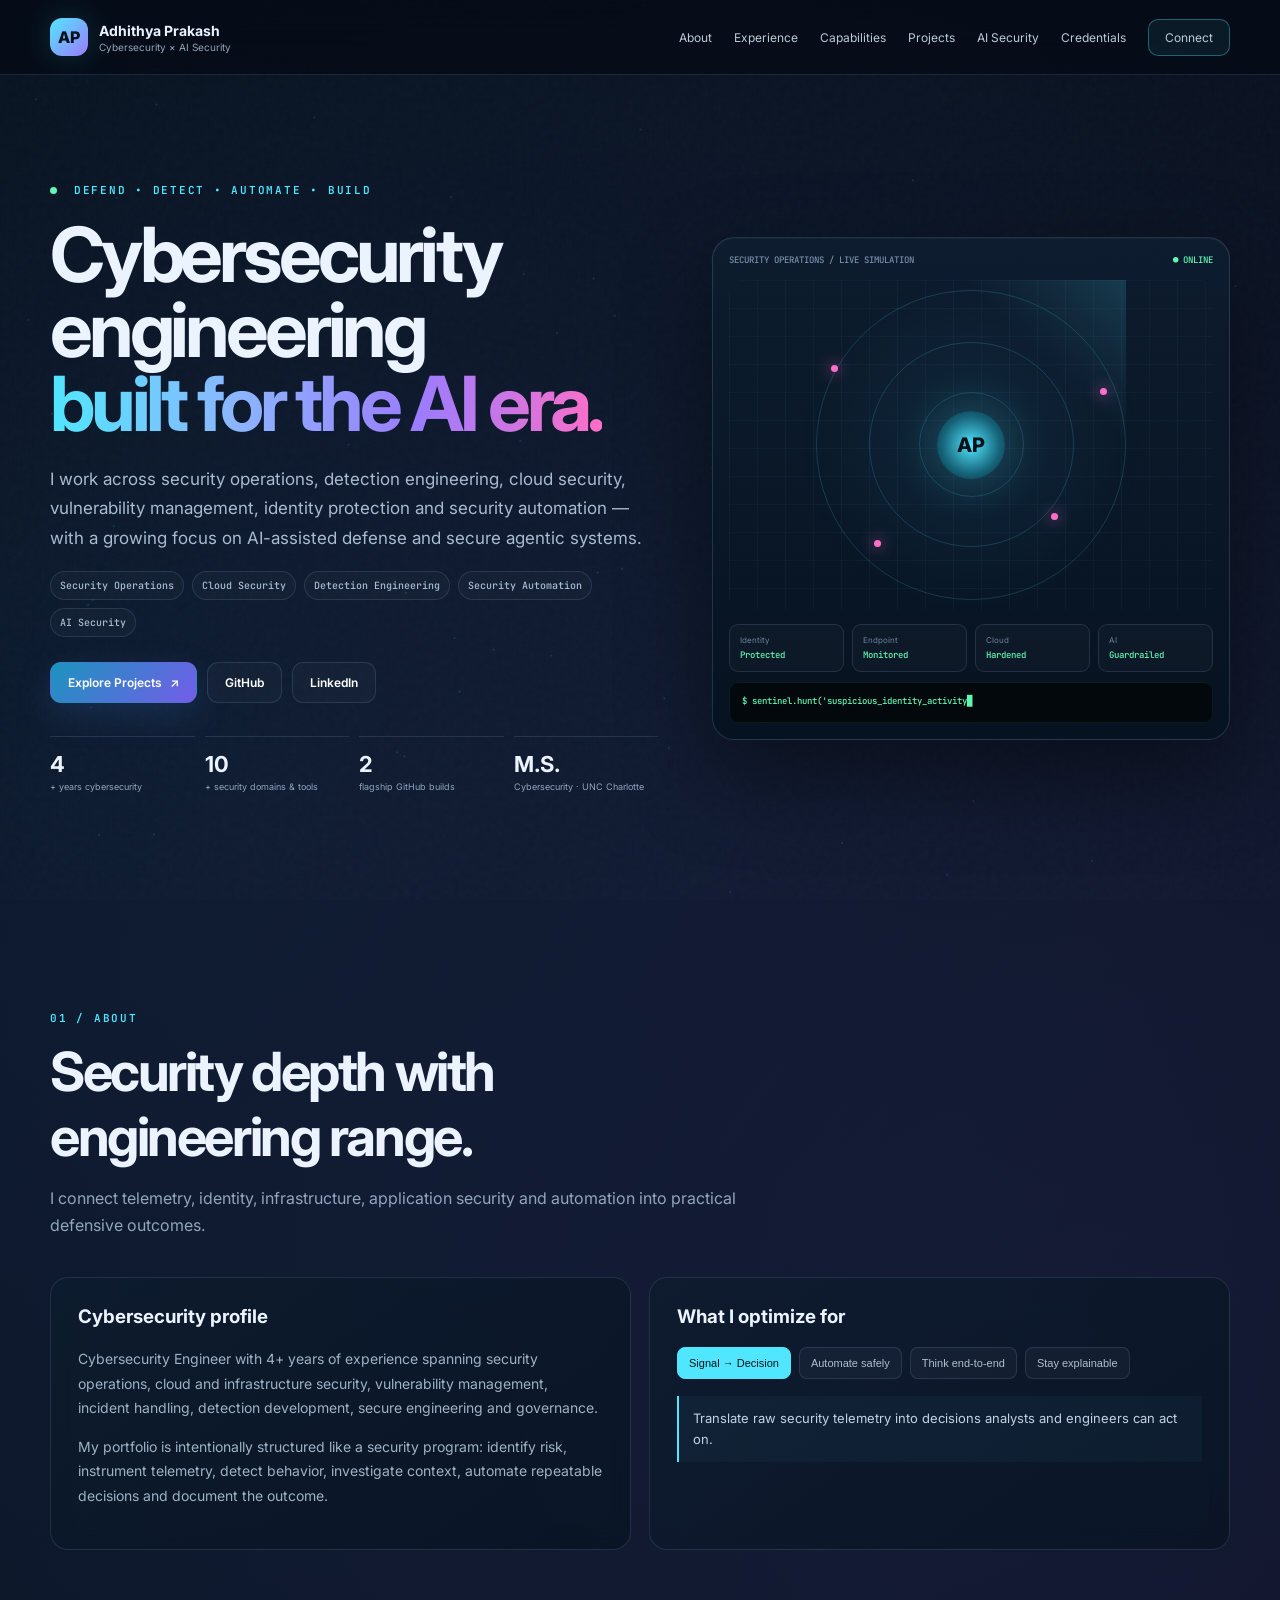
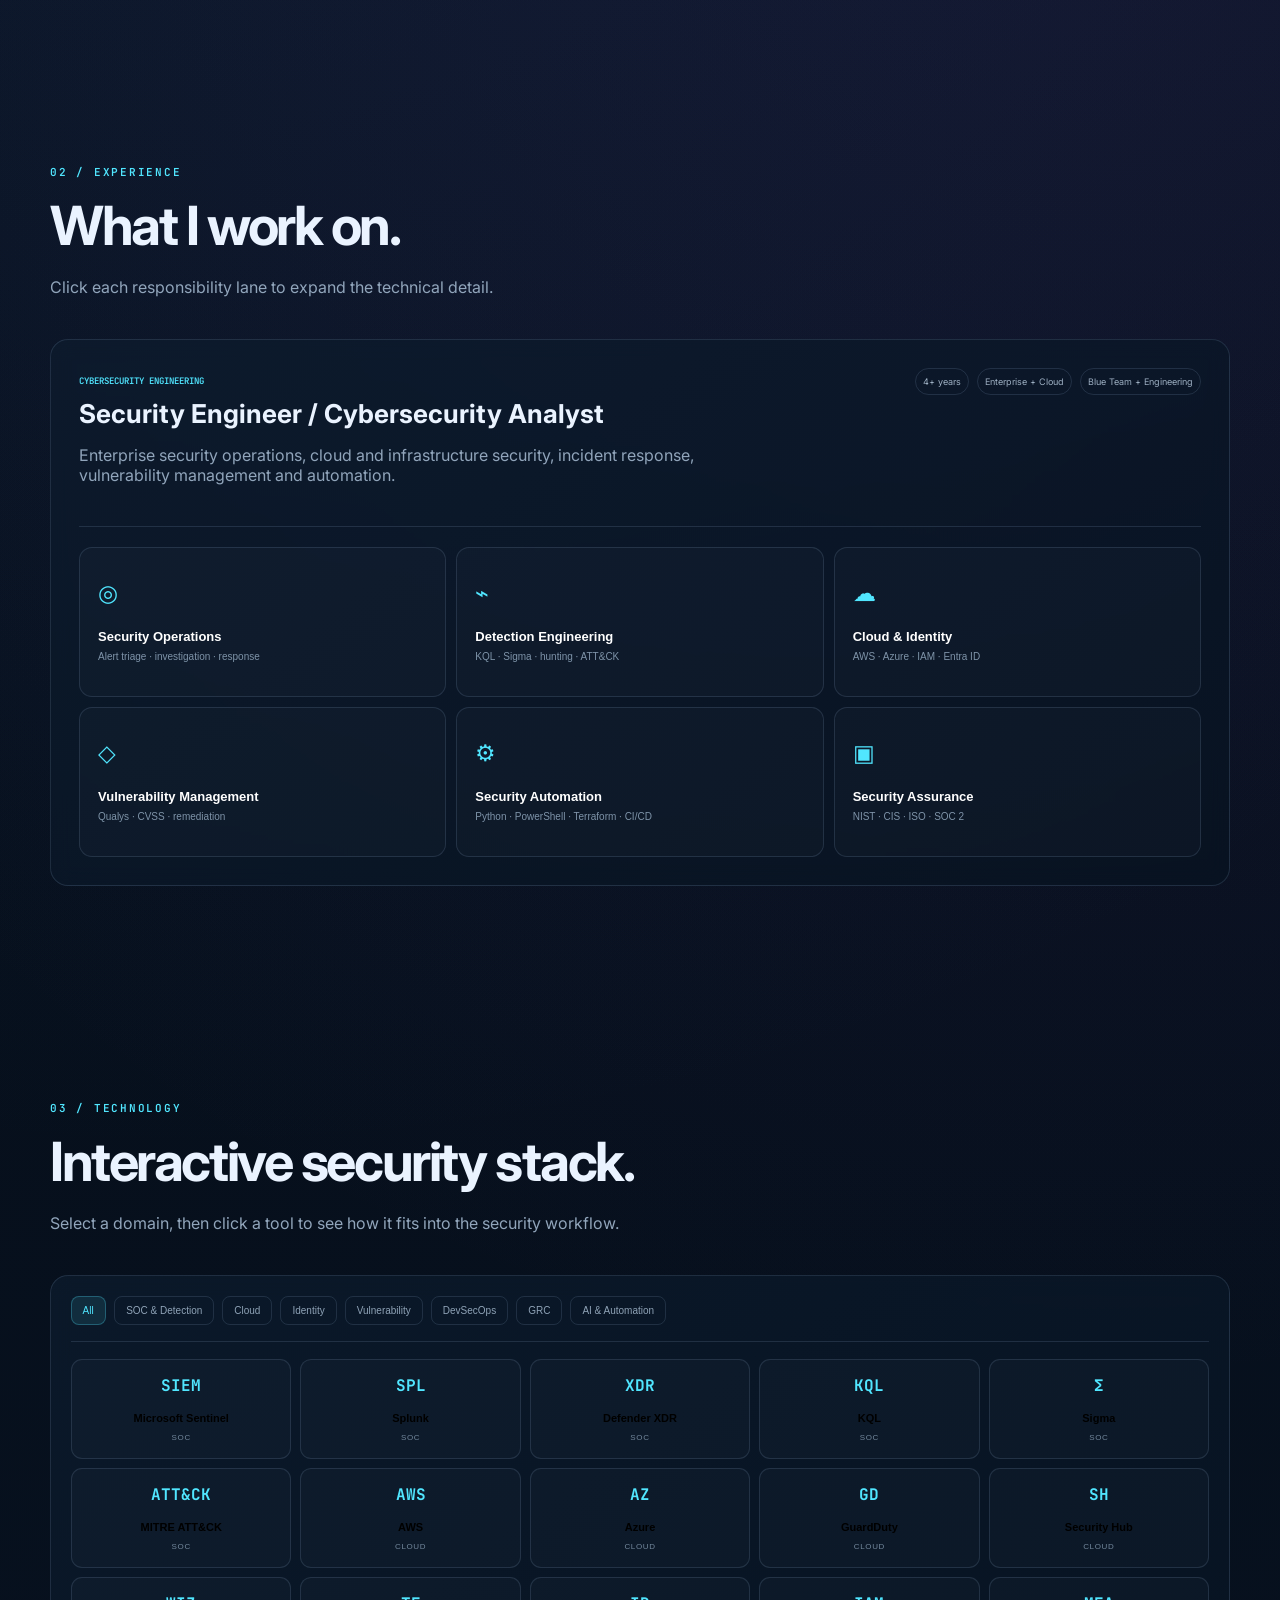
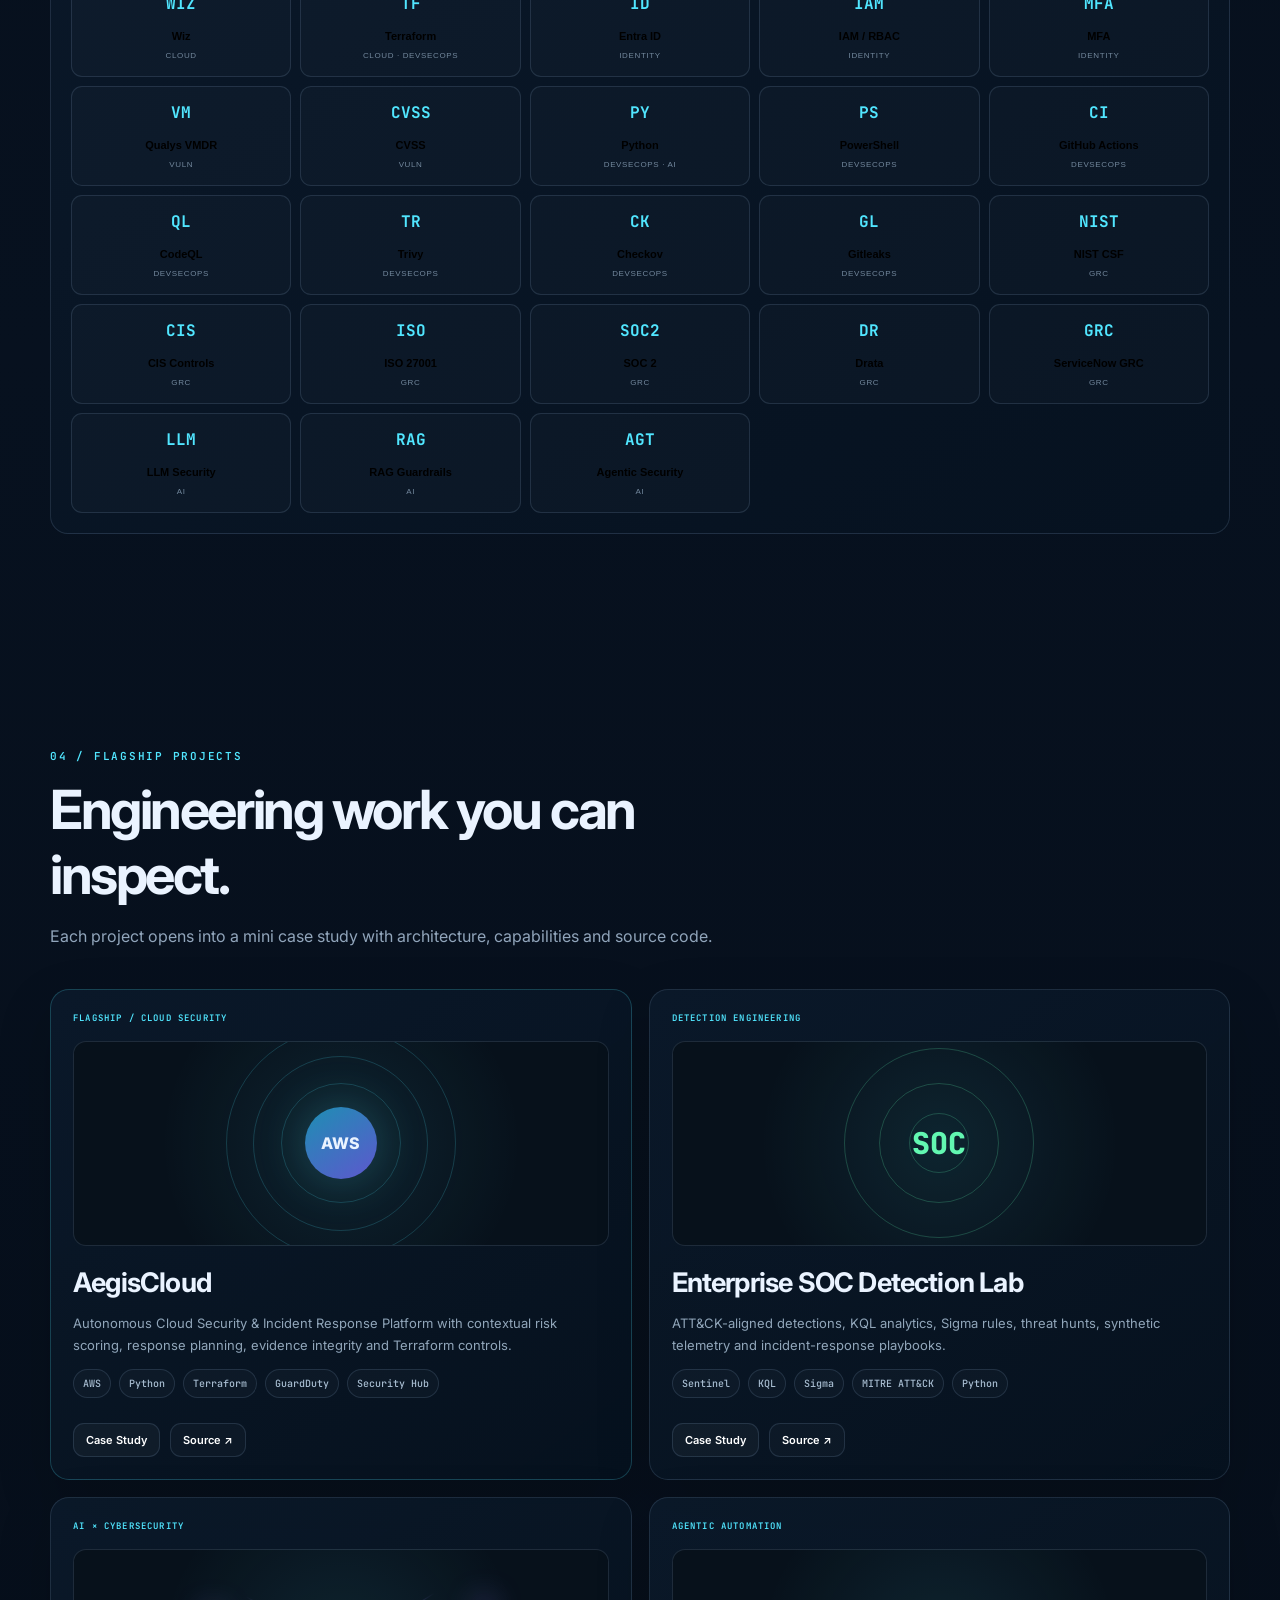
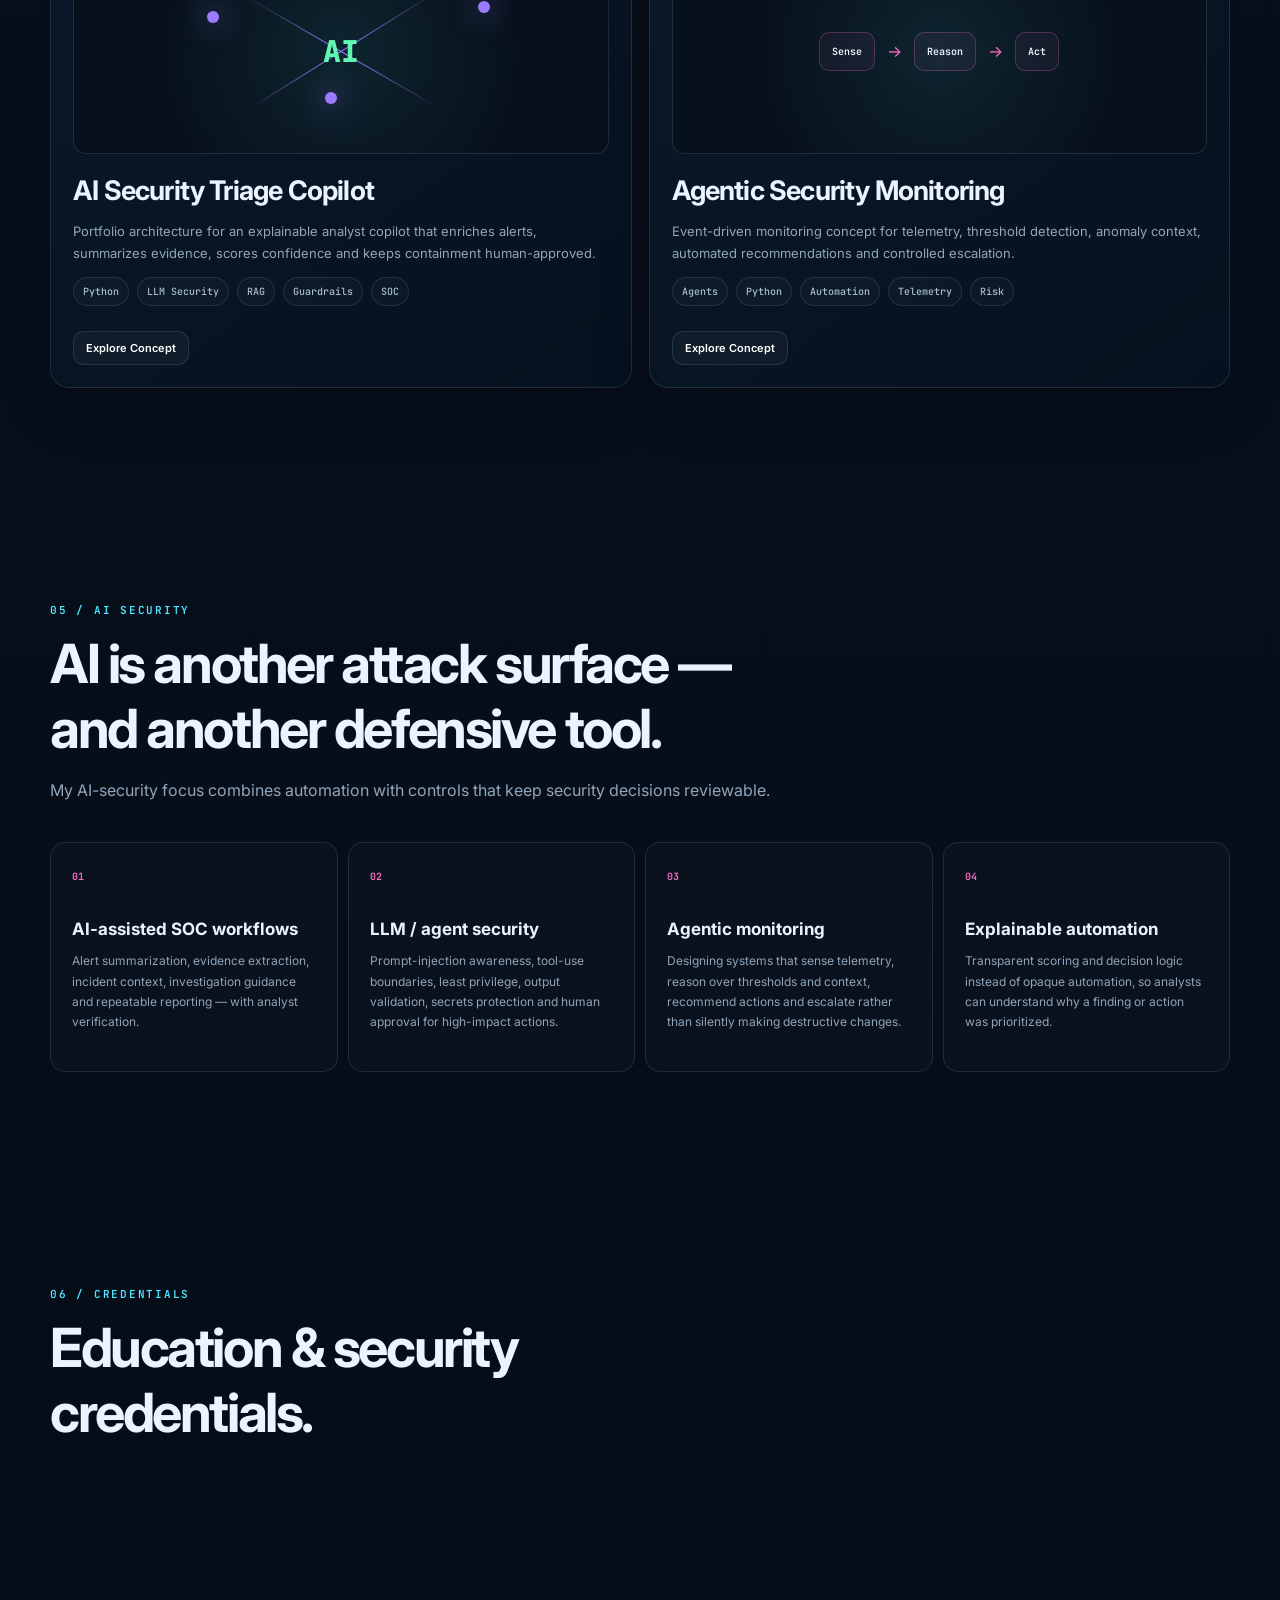
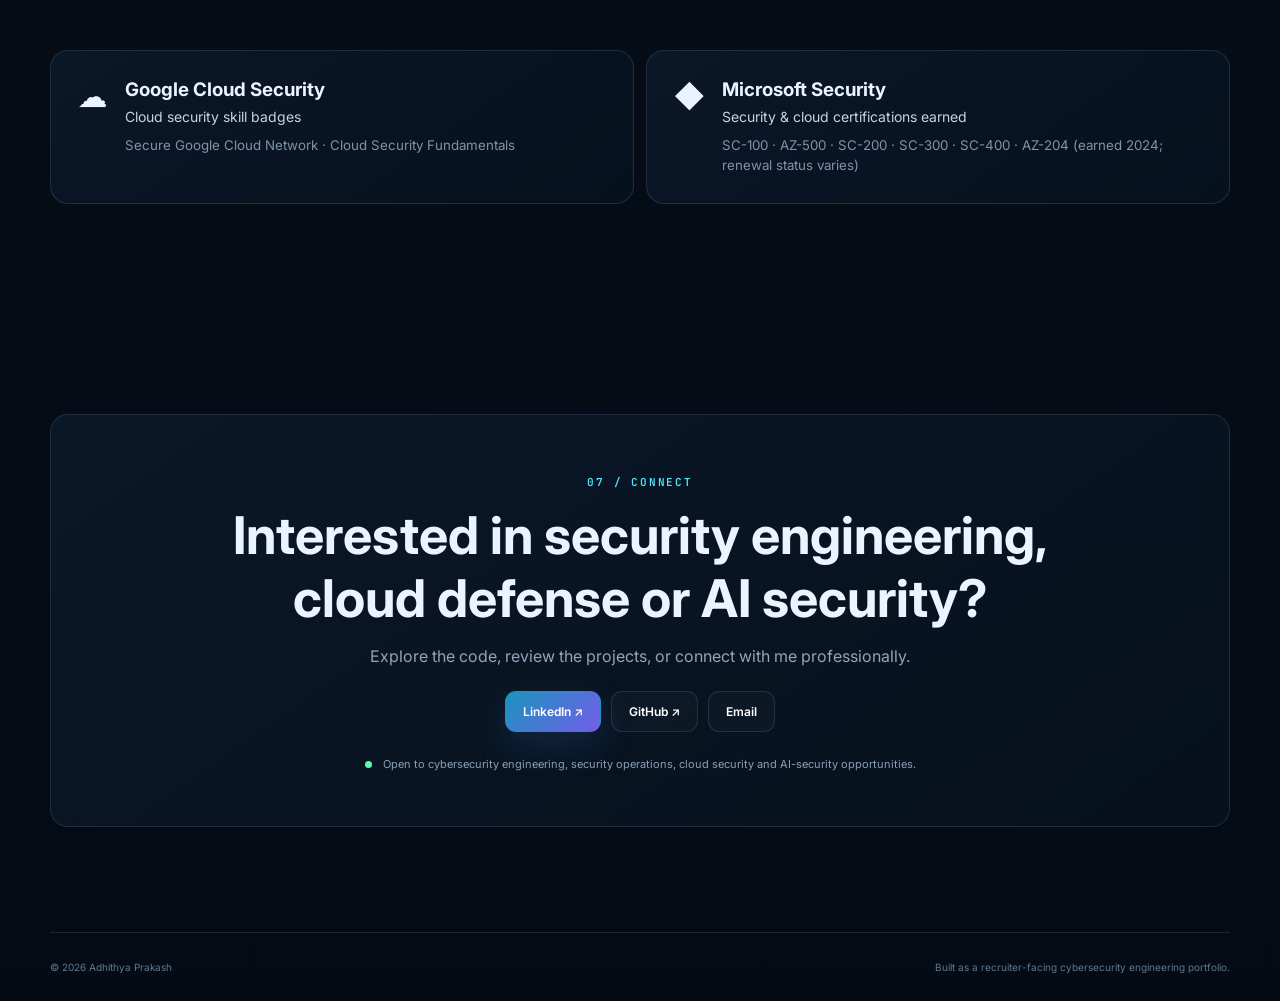
==== index.html @ d3c9a6bf "Launch cybersecurity and AI security portfolio" ====
<!DOCTYPE html>
<html lang="en">
<head>
  <meta charset="UTF-8" />
  <meta name="viewport" content="width=device-width, initial-scale=1.0" />
  <meta name="description" content="Adhithya Prakash — Cybersecurity Engineer portfolio focused on security operations, cloud security, detection engineering, automation and AI security." />
  <meta name="theme-color" content="#07111f" />
  <meta property="og:title" content="Adhithya Prakash | Cybersecurity & AI Security Engineer" />
  <meta property="og:description" content="Interactive cybersecurity engineering portfolio: SOC, cloud security, detection engineering, security automation and AI security." />
  <meta property="og:type" content="website" />
  <title>Adhithya Prakash | Cybersecurity & AI Security Engineer</title>
  <link rel="preconnect" href="https://fonts.googleapis.com">
  <link rel="preconnect" href="https://fonts.gstatic.com" crossorigin>
  <link href="https://fonts.googleapis.com/css2?family=Inter:wght@400;500;600;700;800&family=JetBrains+Mono:wght@400;500;600&display=swap" rel="stylesheet">
  <link rel="stylesheet" href="styles.css" />
</head>
<body>
  <canvas id="networkCanvas" aria-hidden="true"></canvas>
  <div class="noise" aria-hidden="true"></div>

  <header class="nav-wrap">
    <nav class="nav container">
      <a class="brand" href="#home" aria-label="Home">
        <span class="brand-mark">AP</span>
        <span class="brand-copy">
          <strong>Adhithya Prakash</strong>
          <small>Cybersecurity × AI Security</small>
        </span>
      </a>
      <button class="nav-toggle" id="navToggle" aria-label="Open navigation">☰</button>
      <div class="nav-links" id="navLinks">
        <a href="#about">About</a>
        <a href="#experience">Experience</a>
        <a href="#capabilities">Capabilities</a>
        <a href="#projects">Projects</a>
        <a href="#ai">AI Security</a>
        <a href="#credentials">Credentials</a>
        <a class="nav-cta" href="#contact">Connect</a>
      </div>
    </nav>
  </header>

  <main>
    <section id="home" class="hero container">
      <div class="hero-copy reveal">
        <div class="eyebrow"><span class="pulse-dot"></span> DEFEND • DETECT • AUTOMATE • BUILD</div>
        <h1>Cybersecurity engineering<br><span class="gradient-text">built for the AI era.</span></h1>
        <p class="hero-lead">
          I work across security operations, detection engineering, cloud security, vulnerability management,
          identity protection and security automation — with a growing focus on AI-assisted defense and secure agentic systems.
        </p>
        <div class="hero-tags">
          <span>Security Operations</span><span>Cloud Security</span><span>Detection Engineering</span>
          <span>Security Automation</span><span>AI Security</span>
        </div>
        <div class="hero-actions">
          <a class="btn primary" href="#projects">Explore Projects <span>↗</span></a>
          <a class="btn ghost" target="_blank" rel="noopener" href="https://github.com/Adhithyaprakash23">GitHub</a>
          <a class="btn ghost" target="_blank" rel="noopener" href="https://www.linkedin.com/in/adhithyaprakash">LinkedIn</a>
        </div>
        <div class="quick-stats">
          <div><strong class="counter" data-target="4">0</strong><span>+ years cybersecurity</span></div>
          <div><strong class="counter" data-target="10">0</strong><span>+ security domains & tools</span></div>
          <div><strong class="counter" data-target="2">0</strong><span>flagship GitHub builds</span></div>
          <div><strong>M.S.</strong><span>Cybersecurity · UNC Charlotte</span></div>
        </div>
      </div>

      <div class="hero-visual reveal delay-1">
        <div class="command-center tilt">
          <div class="panel-top">
            <span>SECURITY OPERATIONS / LIVE SIMULATION</span>
            <span class="status">● ONLINE</span>
          </div>
          <div class="radar">
            <div class="radar-ring r1"></div><div class="radar-ring r2"></div><div class="radar-ring r3"></div>
            <div class="radar-sweep"></div>
            <div class="node n1"></div><div class="node n2"></div><div class="node n3"></div><div class="node n4"></div>
            <div class="radar-core">AP</div>
          </div>
          <div class="signal-grid">
            <div><span>Identity</span><b>Protected</b></div>
            <div><span>Endpoint</span><b>Monitored</b></div>
            <div><span>Cloud</span><b>Hardened</b></div>
            <div><span>AI</span><b>Guardrailed</b></div>
          </div>
          <div class="terminal" id="terminal">
            <div>$ <span id="terminalText"></span><span class="cursor">█</span></div>
          </div>
        </div>
      </div>
    </section>

    <section id="about" class="section container">
      <div class="section-heading reveal">
        <span class="kicker">01 / ABOUT</span>
        <h2>Security depth with engineering range.</h2>
        <p>I connect telemetry, identity, infrastructure, application security and automation into practical defensive outcomes.</p>
      </div>
      <div class="about-grid">
        <article class="glass reveal">
          <h3>Cybersecurity profile</h3>
          <p>
            Cybersecurity Engineer with 4+ years of experience spanning security operations, cloud and infrastructure security,
            vulnerability management, incident handling, detection development, secure engineering and governance.
          </p>
          <p>
            My portfolio is intentionally structured like a security program: identify risk, instrument telemetry, detect behavior,
            investigate context, automate repeatable decisions and document the outcome.
          </p>
        </article>
        <article class="glass reveal delay-1">
          <h3>What I optimize for</h3>
          <div class="principle-list">
            <button class="principle active" data-detail="Translate raw security telemetry into decisions analysts and engineers can act on.">Signal → Decision</button>
            <button class="principle" data-detail="Build repeatable workflows with Python, PowerShell, Terraform and CI/CD instead of relying on manual steps.">Automate safely</button>
            <button class="principle" data-detail="Treat identity, endpoint, cloud and application layers as one connected attack surface.">Think end-to-end</button>
            <button class="principle" data-detail="Use explainable controls and transparent logic so security decisions can be reviewed and improved.">Stay explainable</button>
          </div>
          <div class="principle-detail" id="principleDetail">Translate raw security telemetry into decisions analysts and engineers can act on.</div>
        </article>
      </div>
    </section>

    <section id="experience" class="section container">
      <div class="section-heading reveal">
        <span class="kicker">02 / EXPERIENCE</span>
        <h2>What I work on.</h2>
        <p>Click each responsibility lane to expand the technical detail.</p>
      </div>

      <div class="experience-shell reveal">
        <div class="experience-intro">
          <div>
            <span class="role-chip">CYBERSECURITY ENGINEERING</span>
            <h3>Security Engineer / Cybersecurity Analyst</h3>
            <p>Enterprise security operations, cloud and infrastructure security, incident response, vulnerability management and automation.</p>
          </div>
          <div class="experience-meta">
            <span>4+ years</span>
            <span>Enterprise + Cloud</span>
            <span>Blue Team + Engineering</span>
          </div>
        </div>

        <div class="responsibility-grid">
          <button class="responsibility-card" data-title="Security Operations & Incident Response" data-tools="Microsoft Sentinel, Splunk, Defender XDR, KQL, MITRE ATT&CK" data-text="Monitor security telemetry, triage alerts, investigate suspicious authentication and endpoint behavior, correlate events, document evidence and support containment/remediation decisions.">
            <span class="icon">◎</span><b>Security Operations</b><small>Alert triage · investigation · response</small>
          </button>
          <button class="responsibility-card" data-title="Detection Engineering & Threat Hunting" data-tools="KQL, Sigma, Sysmon, Sentinel, Splunk, MITRE ATT&CK" data-text="Develop behavior-oriented detections, map coverage to ATT&CK, test false-positive conditions, create hunting queries and translate investigation logic into repeatable analyst workflows.">
            <span class="icon">⌁</span><b>Detection Engineering</b><small>KQL · Sigma · hunting · ATT&CK</small>
          </button>
          <button class="responsibility-card" data-title="Cloud & Identity Security" data-tools="AWS, Azure, Entra ID, GuardDuty, Security Hub, IAM, MFA, RBAC, Conditional Access" data-text="Review cloud and identity controls, apply least-privilege principles, analyze access risk, monitor cloud findings and design security guardrails around authentication, roles and infrastructure.">
            <span class="icon">☁</span><b>Cloud & Identity</b><small>AWS · Azure · IAM · Entra ID</small>
          </button>
          <button class="responsibility-card" data-title="Vulnerability & Exposure Management" data-tools="Qualys VMDR, CVSS, asset criticality, remediation tracking, risk prioritization" data-text="Prioritize vulnerabilities using technical severity plus business context, coordinate remediation, validate fixes, track aging and help convert scanner output into actionable exposure decisions.">
            <span class="icon">◇</span><b>Vulnerability Management</b><small>Qualys · CVSS · remediation</small>
          </button>
          <button class="responsibility-card" data-title="Security Automation & DevSecOps" data-tools="Python, PowerShell, Bash, GitHub Actions, Terraform, CodeQL, Trivy, Checkov, Gitleaks" data-text="Automate enrichment, reporting and defensive workflows; integrate security checks into CI/CD; model cloud controls as code; and design guardrails that are testable and version-controlled.">
            <span class="icon">⚙</span><b>Security Automation</b><small>Python · PowerShell · Terraform · CI/CD</small>
          </button>
          <button class="responsibility-card" data-title="Governance & Security Assurance" data-tools="NIST, CIS, ISO 27001, SOC 2, PCI-DSS, Drata, ServiceNow GRC" data-text="Map technical controls to security frameworks, support audit evidence and risk reporting, document control gaps and translate technical findings into business-facing remediation priorities.">
            <span class="icon">▣</span><b>Security Assurance</b><small>NIST · CIS · ISO · SOC 2</small>
          </button>
        </div>
      </div>
    </section>

    <section id="capabilities" class="section container">
      <div class="section-heading reveal">
        <span class="kicker">03 / TECHNOLOGY</span>
        <h2>Interactive security stack.</h2>
        <p>Select a domain, then click a tool to see how it fits into the security workflow.</p>
      </div>

      <div class="stack-shell reveal">
        <div class="stack-tabs" id="stackTabs">
          <button class="active" data-filter="all">All</button>
          <button data-filter="soc">SOC & Detection</button>
          <button data-filter="cloud">Cloud</button>
          <button data-filter="identity">Identity</button>
          <button data-filter="vuln">Vulnerability</button>
          <button data-filter="devsecops">DevSecOps</button>
          <button data-filter="grc">GRC</button>
          <button data-filter="ai">AI & Automation</button>
        </div>
        <div class="tool-grid" id="toolGrid"></div>
      </div>
    </section>

    <section id="projects" class="section container">
      <div class="section-heading reveal">
        <span class="kicker">04 / FLAGSHIP PROJECTS</span>
        <h2>Engineering work you can inspect.</h2>
        <p>Each project opens into a mini case study with architecture, capabilities and source code.</p>
      </div>

      <div class="project-grid">
        <article class="project-card flagship tilt reveal" data-project="aegis">
          <div class="project-status">FLAGSHIP / CLOUD SECURITY</div>
          <div class="project-graphic cloud-graphic">
            <div class="cloud-node">AWS</div><div class="orbit o1"></div><div class="orbit o2"></div><div class="orbit o3"></div>
          </div>
          <h3>AegisCloud</h3>
          <p>Autonomous Cloud Security & Incident Response Platform with contextual risk scoring, response planning, evidence integrity and Terraform controls.</p>
          <div class="tech-row"><span>AWS</span><span>Python</span><span>Terraform</span><span>GuardDuty</span><span>Security Hub</span></div>
          <div class="project-actions">
            <button class="btn mini project-open" data-project="aegis">Case Study</button>
            <a class="btn mini ghost" target="_blank" rel="noopener" href="https://github.com/Adhithyaprakash23/aegiscloud-autonomous-security">Source ↗</a>
          </div>
        </article>

        <article class="project-card tilt reveal delay-1" data-project="soc">
          <div class="project-status">DETECTION ENGINEERING</div>
          <div class="project-graphic soc-graphic">
            <div class="wave w1"></div><div class="wave w2"></div><div class="wave w3"></div><span>SOC</span>
          </div>
          <h3>Enterprise SOC Detection Lab</h3>
          <p>ATT&CK-aligned detections, KQL analytics, Sigma rules, threat hunts, synthetic telemetry and incident-response playbooks.</p>
          <div class="tech-row"><span>Sentinel</span><span>KQL</span><span>Sigma</span><span>MITRE ATT&CK</span><span>Python</span></div>
          <div class="project-actions">
            <button class="btn mini project-open" data-project="soc">Case Study</button>
            <a class="btn mini ghost" target="_blank" rel="noopener" href="https://github.com/Adhithyaprakash23/enterprise-soc-detection-lab">Source ↗</a>
          </div>
        </article>

        <article class="project-card tilt reveal" data-project="ai">
          <div class="project-status">AI × CYBERSECURITY</div>
          <div class="project-graphic ai-graphic">
            <div class="brain-node b1"></div><div class="brain-node b2"></div><div class="brain-node b3"></div><span>AI</span>
          </div>
          <h3>AI Security Triage Copilot</h3>
          <p>Portfolio architecture for an explainable analyst copilot that enriches alerts, summarizes evidence, scores confidence and keeps containment human-approved.</p>
          <div class="tech-row"><span>Python</span><span>LLM Security</span><span>RAG</span><span>Guardrails</span><span>SOC</span></div>
          <div class="project-actions">
            <button class="btn mini project-open" data-project="ai">Explore Concept</button>
          </div>
        </article>

        <article class="project-card tilt reveal delay-1" data-project="agentic">
          <div class="project-status">AGENTIC AUTOMATION</div>
          <div class="project-graphic agent-graphic">
            <div class="flow-node">Sense</div><i>→</i><div class="flow-node">Reason</div><i>→</i><div class="flow-node">Act</div>
          </div>
          <h3>Agentic Security Monitoring</h3>
          <p>Event-driven monitoring concept for telemetry, threshold detection, anomaly context, automated recommendations and controlled escalation.</p>
          <div class="tech-row"><span>Agents</span><span>Python</span><span>Automation</span><span>Telemetry</span><span>Risk</span></div>
          <div class="project-actions">
            <button class="btn mini project-open" data-project="agentic">Explore Concept</button>
          </div>
        </article>
      </div>
    </section>

    <section id="ai" class="section container ai-section">
      <div class="section-heading reveal">
        <span class="kicker">05 / AI SECURITY</span>
        <h2>AI is another attack surface — and another defensive tool.</h2>
        <p>My AI-security focus combines automation with controls that keep security decisions reviewable.</p>
      </div>
      <div class="ai-grid">
        <article class="ai-card reveal">
          <span>01</span><h3>AI-assisted SOC workflows</h3>
          <p>Alert summarization, evidence extraction, incident context, investigation guidance and repeatable reporting — with analyst verification.</p>
        </article>
        <article class="ai-card reveal delay-1">
          <span>02</span><h3>LLM / agent security</h3>
          <p>Prompt-injection awareness, tool-use boundaries, least privilege, output validation, secrets protection and human approval for high-impact actions.</p>
        </article>
        <article class="ai-card reveal">
          <span>03</span><h3>Agentic monitoring</h3>
          <p>Designing systems that sense telemetry, reason over thresholds and context, recommend actions and escalate rather than silently making destructive changes.</p>
        </article>
        <article class="ai-card reveal delay-1">
          <span>04</span><h3>Explainable automation</h3>
          <p>Transparent scoring and decision logic instead of opaque automation, so analysts can understand why a finding or action was prioritized.</p>
        </article>
      </div>
    </section>

    <section id="credentials" class="section container">
      <div class="section-heading reveal">
        <span class="kicker">06 / CREDENTIALS</span>
        <h2>Education & security credentials.</h2>
      </div>
      <div class="credentials-grid">
        <article class="credential glass reveal">
          <div class="credential-icon">🎓</div>
          <div><h3>M.S. Cybersecurity</h3><p>University of North Carolina at Charlotte</p><small>Security operations · threat detection · incident response · forensics · network security · cloud security</small></div>
        </article>
        <article class="credential glass reveal delay-1">
          <div class="credential-icon">🛡</div>
          <div><h3>CompTIA Security+ ce</h3><p>Security+ (SY0-701)</p><small>Current certification · issued 2025</small></div>
        </article>
        <article class="credential glass reveal">
          <div class="credential-icon">☁</div>
          <div><h3>Google Cloud Security</h3><p>Cloud security skill badges</p><small>Secure Google Cloud Network · Cloud Security Fundamentals</small></div>
        </article>
        <article class="credential glass reveal delay-1">
          <div class="credential-icon">◆</div>
          <div><h3>Microsoft Security</h3><p>Security & cloud certifications earned</p><small>SC-100 · AZ-500 · SC-200 · SC-300 · SC-400 · AZ-204 (earned 2024; renewal status varies)</small></div>
        </article>
      </div>
    </section>

    <section id="contact" class="section container contact-section">
      <div class="contact-panel reveal">
        <span class="kicker">07 / CONNECT</span>
        <h2>Interested in security engineering, cloud defense or AI security?</h2>
        <p>Explore the code, review the projects, or connect with me professionally.</p>
        <div class="contact-actions">
          <a class="btn primary" target="_blank" rel="noopener" href="https://www.linkedin.com/in/adhithyaprakash">LinkedIn ↗</a>
          <a class="btn ghost" target="_blank" rel="noopener" href="https://github.com/Adhithyaprakash23">GitHub ↗</a>
          <a class="btn ghost" href="mailto:adhithyaprakash23@gmail.com">Email</a>
        </div>
        <div class="availability"><span class="pulse-dot"></span> Open to cybersecurity engineering, security operations, cloud security and AI-security opportunities.</div>
      </div>
    </section>
  </main>

  <footer>
    <div class="container footer-inner">
      <span>© <span id="year"></span> Adhithya Prakash</span>
      <span>Built as a recruiter-facing cybersecurity engineering portfolio.</span>
    </div>
  </footer>

  <dialog id="detailModal" class="modal">
    <button class="modal-close" id="modalClose" aria-label="Close">×</button>
    <div id="modalContent"></div>
  </dialog>

  <div class="toast" id="toast"></div>
  <script src="script.js"></script>
</body>
</html>
---- styles.css ----
:root{
  --bg:#050b14;--bg2:#08121f;--panel:rgba(13,27,45,.72);--panel2:rgba(9,21,36,.9);
  --text:#eaf3ff;--muted:#91a5bb;--line:rgba(148,180,214,.16);--cyan:#51e6ff;
  --violet:#9b7cff;--pink:#ff6ec7;--green:#62f7b1;--amber:#ffd166;--max:1180px;
}
*{box-sizing:border-box}html{scroll-behavior:smooth}body{margin:0;background:
radial-gradient(circle at 15% 10%,rgba(38,100,155,.16),transparent 30%),
radial-gradient(circle at 85% 18%,rgba(118,71,190,.13),transparent 27%),
linear-gradient(180deg,#050b14 0%,#07111f 48%,#050b14 100%);color:var(--text);font-family:Inter,system-ui,sans-serif;overflow-x:hidden}
a{color:inherit;text-decoration:none}.container{width:min(var(--max),calc(100% - 36px));margin:auto}
#networkCanvas{position:fixed;inset:0;z-index:-3;opacity:.45}.noise{position:fixed;inset:0;z-index:-2;pointer-events:none;opacity:.03;background-image:url("data:image/svg+xml,%3Csvg viewBox='0 0 180 180' xmlns='http://www.w3.org/2000/svg'%3E%3Cfilter id='n'%3E%3CfeTurbulence type='fractalNoise' baseFrequency='.8' numOctaves='3' stitchTiles='stitch'/%3E%3C/filter%3E%3Crect width='100%25' height='100%25' filter='url(%23n)' opacity='.7'/%3E%3C/svg%3E")}
.nav-wrap{position:sticky;top:0;z-index:30;border-bottom:1px solid var(--line);background:rgba(5,11,20,.72);backdrop-filter:blur(18px)}
.nav{height:74px;display:flex;align-items:center;justify-content:space-between}.brand{display:flex;gap:11px;align-items:center}.brand-mark{display:grid;place-items:center;width:38px;height:38px;border-radius:12px;background:linear-gradient(135deg,var(--cyan),var(--violet));font-weight:800;color:#04101b;box-shadow:0 0 30px rgba(81,230,255,.17)}.brand-copy{display:flex;flex-direction:column}.brand-copy strong{font-size:14px}.brand-copy small{color:var(--muted);font-size:10px;margin-top:2px}.nav-links{display:flex;align-items:center;gap:22px}.nav-links a{font-size:12px;color:#bdcad8;transition:.2s}.nav-links a:hover{color:white}.nav-cta{border:1px solid rgba(81,230,255,.34);padding:10px 16px;border-radius:10px;background:rgba(81,230,255,.07)}.nav-toggle{display:none;background:none;border:0;color:white;font-size:25px}
.hero{min-height:calc(100vh - 74px);display:grid;grid-template-columns:1.08fr .92fr;gap:54px;align-items:center;padding-top:74px;padding-bottom:74px}.eyebrow,.kicker{font:600 11px/1.2 "JetBrains Mono",monospace;letter-spacing:.16em;color:var(--cyan)}.pulse-dot{width:7px;height:7px;border-radius:50%;display:inline-block;background:var(--green);box-shadow:0 0 0 0 rgba(98,247,177,.5);animation:pulse 2s infinite;margin-right:8px}.hero h1{font-size:clamp(42px,6vw,76px);line-height:.98;margin:20px 0 24px;letter-spacing:-.055em}.gradient-text{background:linear-gradient(90deg,var(--cyan),#8bb6ff,var(--violet),var(--pink));-webkit-background-clip:text;background-clip:text;color:transparent}.hero-lead{font-size:17px;line-height:1.75;color:#a9bbce;max-width:720px}.hero-tags,.tech-row{display:flex;flex-wrap:wrap;gap:8px}.hero-tags span,.tech-row span{font:500 10px "JetBrains Mono",monospace;border:1px solid var(--line);padding:7px 9px;border-radius:999px;color:#a8bdd1;background:rgba(255,255,255,.025)}.hero-actions,.contact-actions,.project-actions{display:flex;flex-wrap:wrap;gap:10px;margin-top:25px}.btn{display:inline-flex;align-items:center;justify-content:center;gap:8px;border:1px solid var(--line);padding:12px 17px;border-radius:11px;background:rgba(255,255,255,.035);font:600 12px Inter;color:white;cursor:pointer;transition:.25s}.btn:hover{transform:translateY(-2px);border-color:rgba(81,230,255,.5)}.btn.primary{background:linear-gradient(135deg,#1a94bd,#745de9);border-color:transparent;box-shadow:0 12px 35px rgba(54,118,205,.2)}.btn.ghost{background:rgba(255,255,255,.025)}.btn.mini{padding:9px 12px;font-size:11px}.quick-stats{display:grid;grid-template-columns:repeat(4,1fr);gap:10px;margin-top:33px}.quick-stats div{border-top:1px solid var(--line);padding-top:14px;display:flex;flex-direction:column}.quick-stats strong{font-size:22px}.quick-stats span{font-size:9px;color:var(--muted);margin-top:4px}
.command-center{border:1px solid rgba(130,176,217,.2);background:linear-gradient(180deg,rgba(13,29,47,.92),rgba(6,18,31,.9));border-radius:22px;padding:16px;box-shadow:0 35px 90px rgba(0,0,0,.42),inset 0 1px rgba(255,255,255,.04);transform-style:preserve-3d}.panel-top{display:flex;justify-content:space-between;color:#7890aa;font:500 9px "JetBrains Mono",monospace}.status{color:var(--green)}.radar{height:330px;position:relative;display:grid;place-items:center;overflow:hidden;border-radius:14px;margin:14px 0;background:radial-gradient(circle,rgba(58,151,189,.12),transparent 58%),linear-gradient(rgba(70,119,157,.08) 1px,transparent 1px),linear-gradient(90deg,rgba(70,119,157,.08) 1px,transparent 1px);background-size:auto,28px 28px,28px 28px}.radar-ring{position:absolute;border:1px solid rgba(81,230,255,.17);border-radius:50%}.r1{width:105px;height:105px}.r2{width:205px;height:205px}.r3{width:310px;height:310px}.radar-sweep{width:155px;height:155px;position:absolute;transform-origin:100% 100%;left:50%;top:0;background:linear-gradient(45deg,transparent 48%,rgba(81,230,255,.16));animation:scan 5s linear infinite}.radar-core{width:68px;height:68px;display:grid;place-items:center;border-radius:50%;background:radial-gradient(circle,var(--cyan),#16647a 60%,#082934);color:#031119;font-weight:800;font-size:20px;box-shadow:0 0 50px rgba(81,230,255,.3);z-index:2}.node{position:absolute;width:7px;height:7px;border-radius:50%;background:var(--pink);box-shadow:0 0 15px var(--pink);animation:blink 2.3s infinite}.n1{left:21%;top:26%}.n2{right:22%;top:33%;animation-delay:.5s}.n3{left:30%;bottom:19%;animation-delay:1s}.n4{right:32%;bottom:27%;animation-delay:1.5s}.signal-grid{display:grid;grid-template-columns:repeat(4,1fr);gap:8px}.signal-grid div{background:rgba(255,255,255,.025);border:1px solid var(--line);padding:10px;border-radius:9px}.signal-grid span,.signal-grid b{display:block}.signal-grid span{font-size:8px;color:#6f8399}.signal-grid b{font:500 9px "JetBrains Mono";margin-top:4px;color:var(--green)}.terminal{margin-top:10px;padding:12px;background:#03080d;border-radius:9px;border:1px solid rgba(98,247,177,.08);font:500 9px "JetBrains Mono";color:var(--green);min-height:41px}.cursor{animation:cursor .8s steps(1) infinite}
.section{padding:105px 0}.section-heading{max-width:720px;margin-bottom:38px}.section-heading h2{font-size:clamp(34px,5vw,54px);letter-spacing:-.045em;margin:13px 0}.section-heading p{color:var(--muted);line-height:1.7}.about-grid{display:grid;grid-template-columns:1fr 1fr;gap:18px}.glass,.experience-shell,.stack-shell,.contact-panel{border:1px solid var(--line);background:linear-gradient(145deg,rgba(13,28,46,.72),rgba(7,19,33,.72));backdrop-filter:blur(10px);border-radius:18px}.glass{padding:27px}.glass h3{margin-top:0}.glass p{color:#9fb2c6;line-height:1.75;font-size:14px}.principle-list{display:flex;flex-wrap:wrap;gap:8px}.principle{border:1px solid var(--line);background:rgba(255,255,255,.03);color:#aebfd0;padding:9px 11px;border-radius:8px;cursor:pointer;font-size:11px}.principle.active{color:#03131d;background:var(--cyan);border-color:var(--cyan)}.principle-detail{margin-top:17px;border-left:2px solid var(--cyan);padding:12px 14px;color:#c3d3e4;font-size:13px;line-height:1.6;background:rgba(81,230,255,.04)}
.experience-shell{padding:28px}.experience-intro{display:flex;justify-content:space-between;gap:25px;padding-bottom:25px;border-bottom:1px solid var(--line)}.experience-intro h3{font-size:26px;margin:10px 0}.experience-intro p{color:var(--muted);max-width:650px}.role-chip{font:600 9px "JetBrains Mono";color:var(--cyan)}.experience-meta{display:flex;gap:8px;flex-wrap:wrap;align-content:flex-start;justify-content:flex-end}.experience-meta span{font-size:9px;border:1px solid var(--line);padding:7px;border-radius:999px;color:#9eb0c3}.responsibility-grid{display:grid;grid-template-columns:repeat(3,1fr);gap:10px;margin-top:20px}.responsibility-card{min-height:150px;text-align:left;padding:18px;border:1px solid var(--line);border-radius:13px;background:rgba(255,255,255,.018);color:white;cursor:pointer;transition:.25s}.responsibility-card:hover{transform:translateY(-4px);background:rgba(81,230,255,.04);border-color:rgba(81,230,255,.32)}.responsibility-card .icon{font-size:23px;color:var(--cyan);display:block;margin-bottom:22px}.responsibility-card b,.responsibility-card small{display:block}.responsibility-card b{font-size:13px}.responsibility-card small{font-size:10px;color:#7f94a9;margin-top:6px;line-height:1.4}
.stack-shell{padding:20px}.stack-tabs{display:flex;gap:8px;flex-wrap:wrap;border-bottom:1px solid var(--line);padding-bottom:16px}.stack-tabs button{border:1px solid var(--line);background:transparent;color:#8fa3b7;border-radius:8px;padding:8px 11px;font-size:10px;cursor:pointer}.stack-tabs button.active{background:rgba(81,230,255,.1);color:var(--cyan);border-color:rgba(81,230,255,.28)}.tool-grid{display:grid;grid-template-columns:repeat(5,1fr);gap:9px;margin-top:17px}.tool{border:1px solid var(--line);border-radius:11px;padding:15px;background:rgba(255,255,255,.018);cursor:pointer;transition:.2s;min-height:100px}.tool:hover{transform:translateY(-3px);border-color:rgba(155,124,255,.4)}.tool .tool-symbol{font:700 16px "JetBrains Mono";color:var(--cyan)}.tool b{display:block;font-size:11px;margin:16px 0 4px}.tool small{font-size:8px;color:#73889d;text-transform:uppercase;letter-spacing:.08em}.tool.hidden{display:none}
.project-grid{display:grid;grid-template-columns:1fr 1fr;gap:17px}.project-card{position:relative;overflow:hidden;border:1px solid var(--line);background:linear-gradient(145deg,rgba(11,27,44,.82),rgba(6,18,31,.84));border-radius:19px;padding:22px;min-height:480px;box-shadow:0 20px 55px rgba(0,0,0,.16)}.project-card.flagship{border-color:rgba(81,230,255,.22)}.project-status{font:600 9px "JetBrains Mono";color:var(--cyan);letter-spacing:.13em}.project-card h3{font-size:27px;letter-spacing:-.03em;margin:20px 0 9px}.project-card p{font-size:13px;color:#91a6ba;line-height:1.7}.project-graphic{height:205px;margin-top:17px;border-radius:13px;border:1px solid var(--line);position:relative;display:flex;align-items:center;justify-content:center;overflow:hidden;background:radial-gradient(circle,rgba(81,230,255,.09),transparent 63%),#07111b}.cloud-node{width:72px;height:72px;border-radius:50%;display:grid;place-items:center;background:linear-gradient(145deg,#1d8fb3,#5e57ce);font-weight:800;z-index:2;box-shadow:0 0 50px rgba(81,230,255,.22)}.orbit{position:absolute;border:1px solid rgba(81,230,255,.18);border-radius:50%;animation:spin 9s linear infinite}.o1{width:120px;height:120px}.o2{width:175px;height:175px;animation-direction:reverse}.o3{width:230px;height:230px}.soc-graphic .wave{position:absolute;border:1px solid rgba(98,247,177,.22);border-radius:50%;animation:ripple 3s infinite}.w1{width:60px;height:60px}.w2{width:120px;height:120px;animation-delay:.6s}.w3{width:190px;height:190px;animation-delay:1.2s}.soc-graphic span,.ai-graphic span{z-index:2;font:800 30px "JetBrains Mono";color:var(--green)}.brain-node{position:absolute;width:12px;height:12px;border-radius:50%;background:var(--violet);box-shadow:0 0 30px var(--violet);animation:float 3s ease-in-out infinite}.b1{left:25%;top:30%}.b2{right:22%;top:25%;animation-delay:.6s}.b3{bottom:24%;left:47%;animation-delay:1.2s}.ai-graphic:before,.ai-graphic:after{content:"";position:absolute;width:220px;height:1px;background:linear-gradient(90deg,transparent,var(--violet),transparent);transform:rotate(30deg)}.ai-graphic:after{transform:rotate(-32deg)}.agent-graphic{gap:12px}.flow-node{padding:12px;border:1px solid rgba(255,110,199,.25);border-radius:10px;background:rgba(255,110,199,.05);font:600 10px "JetBrains Mono";animation:flowpulse 2s infinite}.agent-graphic i{color:var(--pink);font-style:normal}
.ai-section{position:relative}.ai-grid{display:grid;grid-template-columns:repeat(4,1fr);gap:10px}.ai-card{border:1px solid var(--line);background:rgba(255,255,255,.02);border-radius:15px;padding:21px;min-height:230px}.ai-card>span{font:600 10px "JetBrains Mono";color:var(--pink)}.ai-card h3{font-size:17px;margin:35px 0 12px}.ai-card p{font-size:12px;color:#8fa4ba;line-height:1.7}.credentials-grid{display:grid;grid-template-columns:1fr 1fr;gap:12px}.credential{display:flex;gap:17px;align-items:flex-start}.credential-icon{font-size:30px}.credential h3{margin:0 0 4px}.credential p{margin:0;color:#c5d4e3}.credential small{display:block;color:#7e94aa;margin-top:7px;line-height:1.5}.contact-panel{text-align:center;padding:55px 25px}.contact-panel h2{font-size:clamp(31px,5vw,52px);max-width:820px;margin:14px auto}.contact-panel p{color:var(--muted)}.contact-actions{justify-content:center}.availability{margin-top:25px;color:#88a0b6;font-size:11px}.footer-inner{padding:28px 0;border-top:1px solid var(--line);display:flex;justify-content:space-between;color:#60788f;font-size:10px}
.modal{width:min(760px,calc(100% - 28px));border:1px solid rgba(81,230,255,.22);border-radius:18px;background:#081522;color:white;padding:0;box-shadow:0 30px 100px rgba(0,0,0,.65)}.modal::backdrop{background:rgba(0,4,9,.78);backdrop-filter:blur(5px)}.modal-close{position:absolute;right:14px;top:12px;width:34px;height:34px;border-radius:9px;border:1px solid var(--line);background:#0b1b2b;color:white;cursor:pointer;font-size:20px}.modal-body{padding:34px}.modal-body .kicker{margin-bottom:8px;display:block}.modal-body h2{font-size:32px;margin:8px 0 12px}.modal-body p{color:#9cb0c3;line-height:1.7}.modal-section{margin-top:24px;padding-top:20px;border-top:1px solid var(--line)}.modal-section h4{margin:0 0 10px}.modal-list{padding-left:18px;color:#9fb1c3;font-size:13px;line-height:1.75}.modal-tools{display:flex;flex-wrap:wrap;gap:7px}.modal-tools span{font:500 9px "JetBrains Mono";border:1px solid var(--line);padding:7px;border-radius:7px;color:var(--cyan)}.toast{position:fixed;right:20px;bottom:20px;background:#0b1a29;border:1px solid rgba(81,230,255,.27);border-radius:10px;padding:12px 15px;color:#bcd2e6;font-size:11px;opacity:0;transform:translateY(12px);transition:.25s;pointer-events:none;z-index:90}.toast.show{opacity:1;transform:none}.reveal{opacity:0;transform:translateY(22px);transition:opacity .7s ease,transform .7s ease}.reveal.visible{opacity:1;transform:none}.delay-1{transition-delay:.12s}
@keyframes pulse{70%{box-shadow:0 0 0 9px rgba(98,247,177,0)}}@keyframes scan{to{transform:rotate(360deg)}}@keyframes blink{50%{opacity:.3;transform:scale(.65)}}@keyframes cursor{50%{opacity:0}}@keyframes spin{to{transform:rotate(360deg)}}@keyframes ripple{0%{transform:scale(.75);opacity:0}50%{opacity:1}100%{transform:scale(1.25);opacity:0}}@keyframes float{50%{transform:translateY(-10px)}}@keyframes flowpulse{50%{box-shadow:0 0 24px rgba(255,110,199,.11)}}
@media(max-width:900px){.nav-toggle{display:block}.nav-links{display:none;position:absolute;left:18px;right:18px;top:66px;flex-direction:column;align-items:stretch;padding:18px;background:#081522;border:1px solid var(--line);border-radius:13px}.nav-links.open{display:flex}.hero{grid-template-columns:1fr;padding-top:55px}.hero-visual{max-width:620px}.responsibility-grid{grid-template-columns:1fr 1fr}.tool-grid{grid-template-columns:repeat(3,1fr)}.ai-grid{grid-template-columns:1fr 1fr}.quick-stats{grid-template-columns:1fr 1fr}}
@media(max-width:650px){.hero h1{font-size:43px}.about-grid,.project-grid,.credentials-grid{grid-template-columns:1fr}.responsibility-grid{grid-template-columns:1fr}.tool-grid{grid-template-columns:1fr 1fr}.ai-grid{grid-template-columns:1fr}.experience-intro{flex-direction:column}.experience-meta{justify-content:flex-start}.signal-grid{grid-template-columns:1fr 1fr}.radar{height:285px}.quick-stats{grid-template-columns:1fr 1fr}.footer-inner{flex-direction:column;gap:8px}.section{padding:78px 0}}
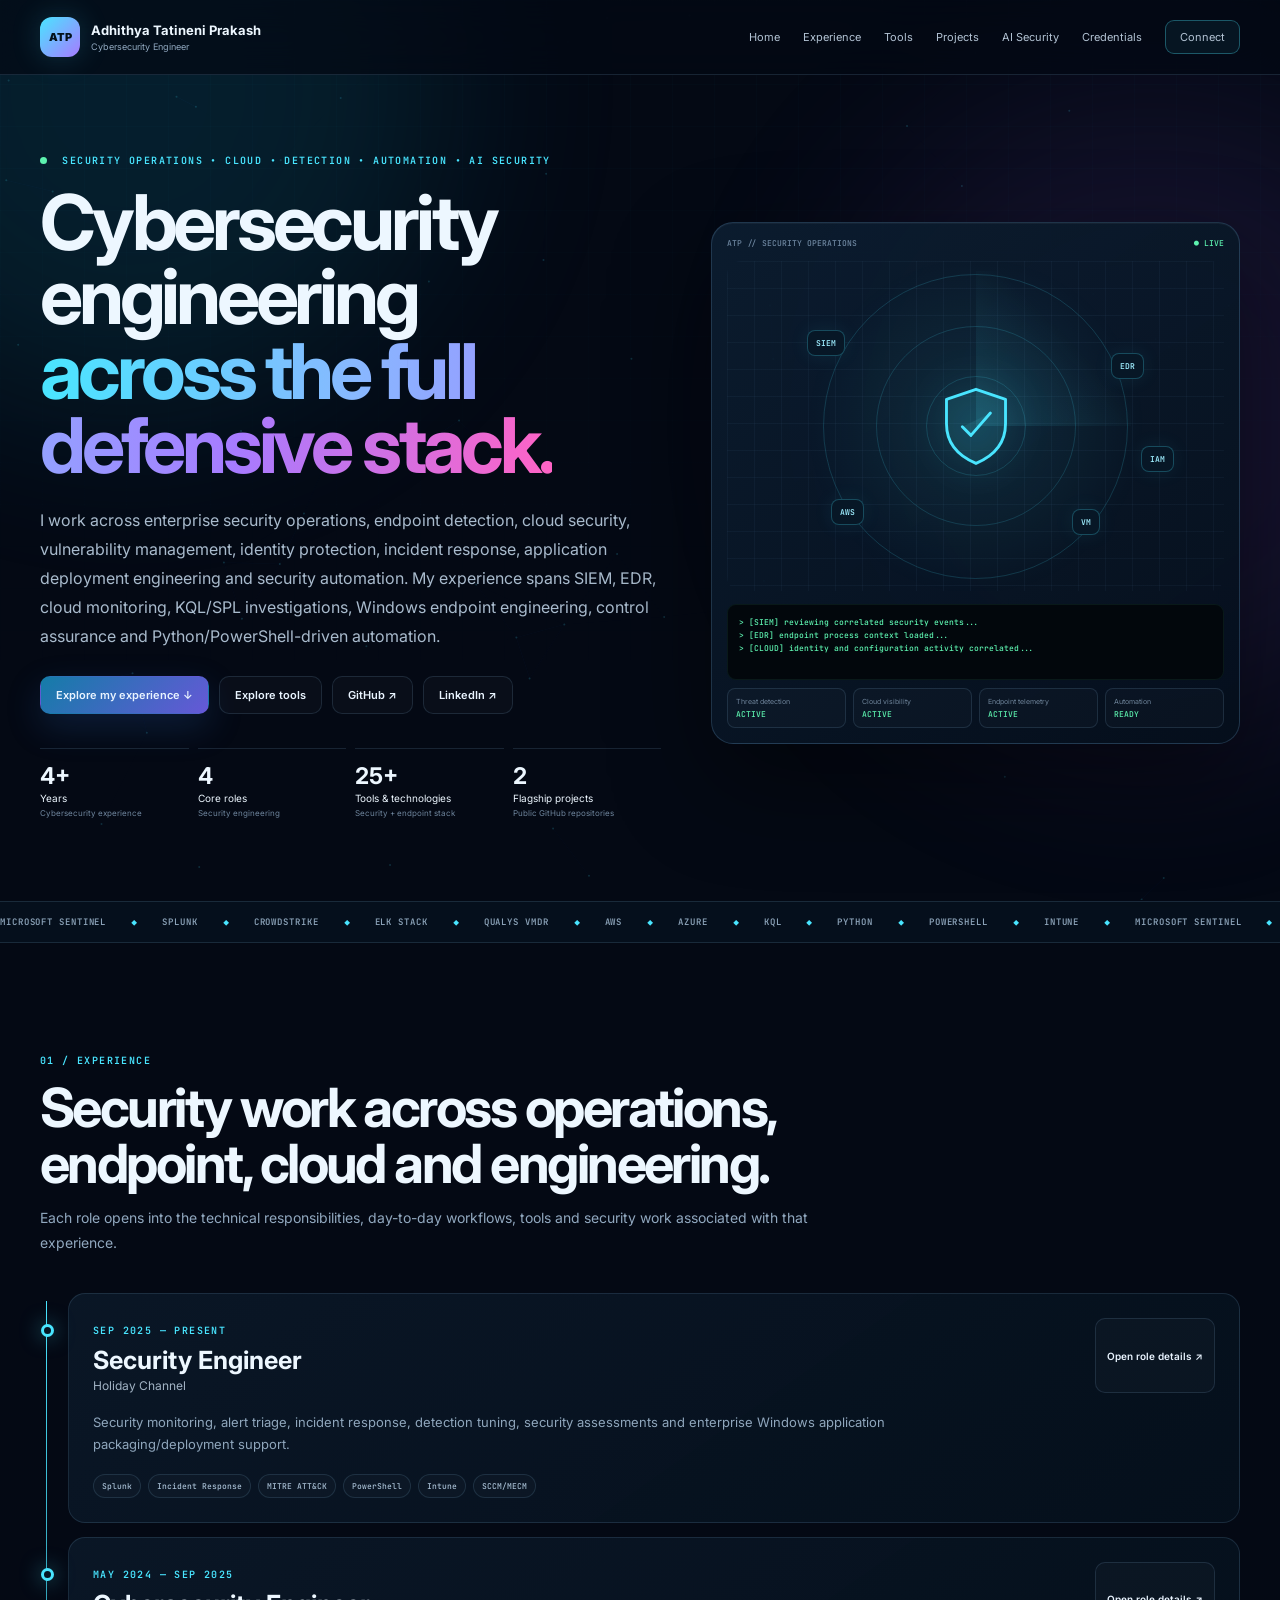
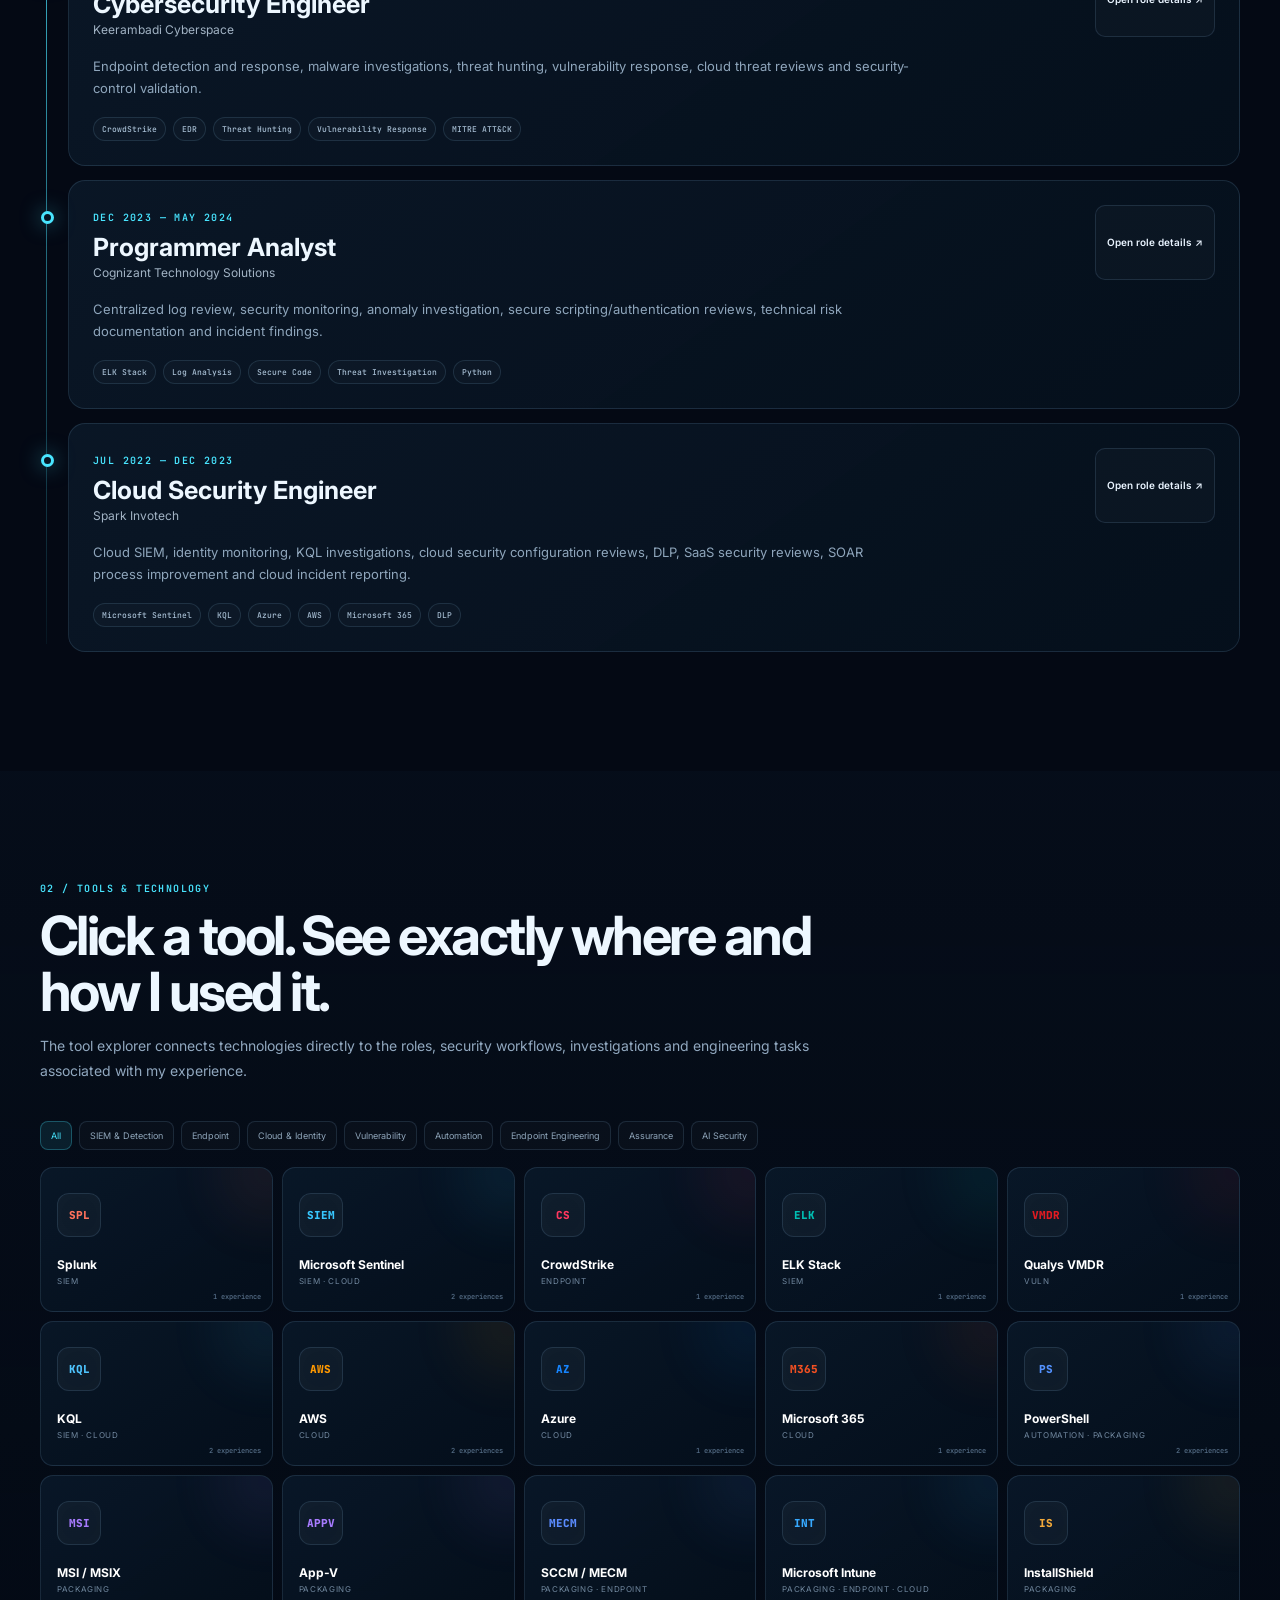
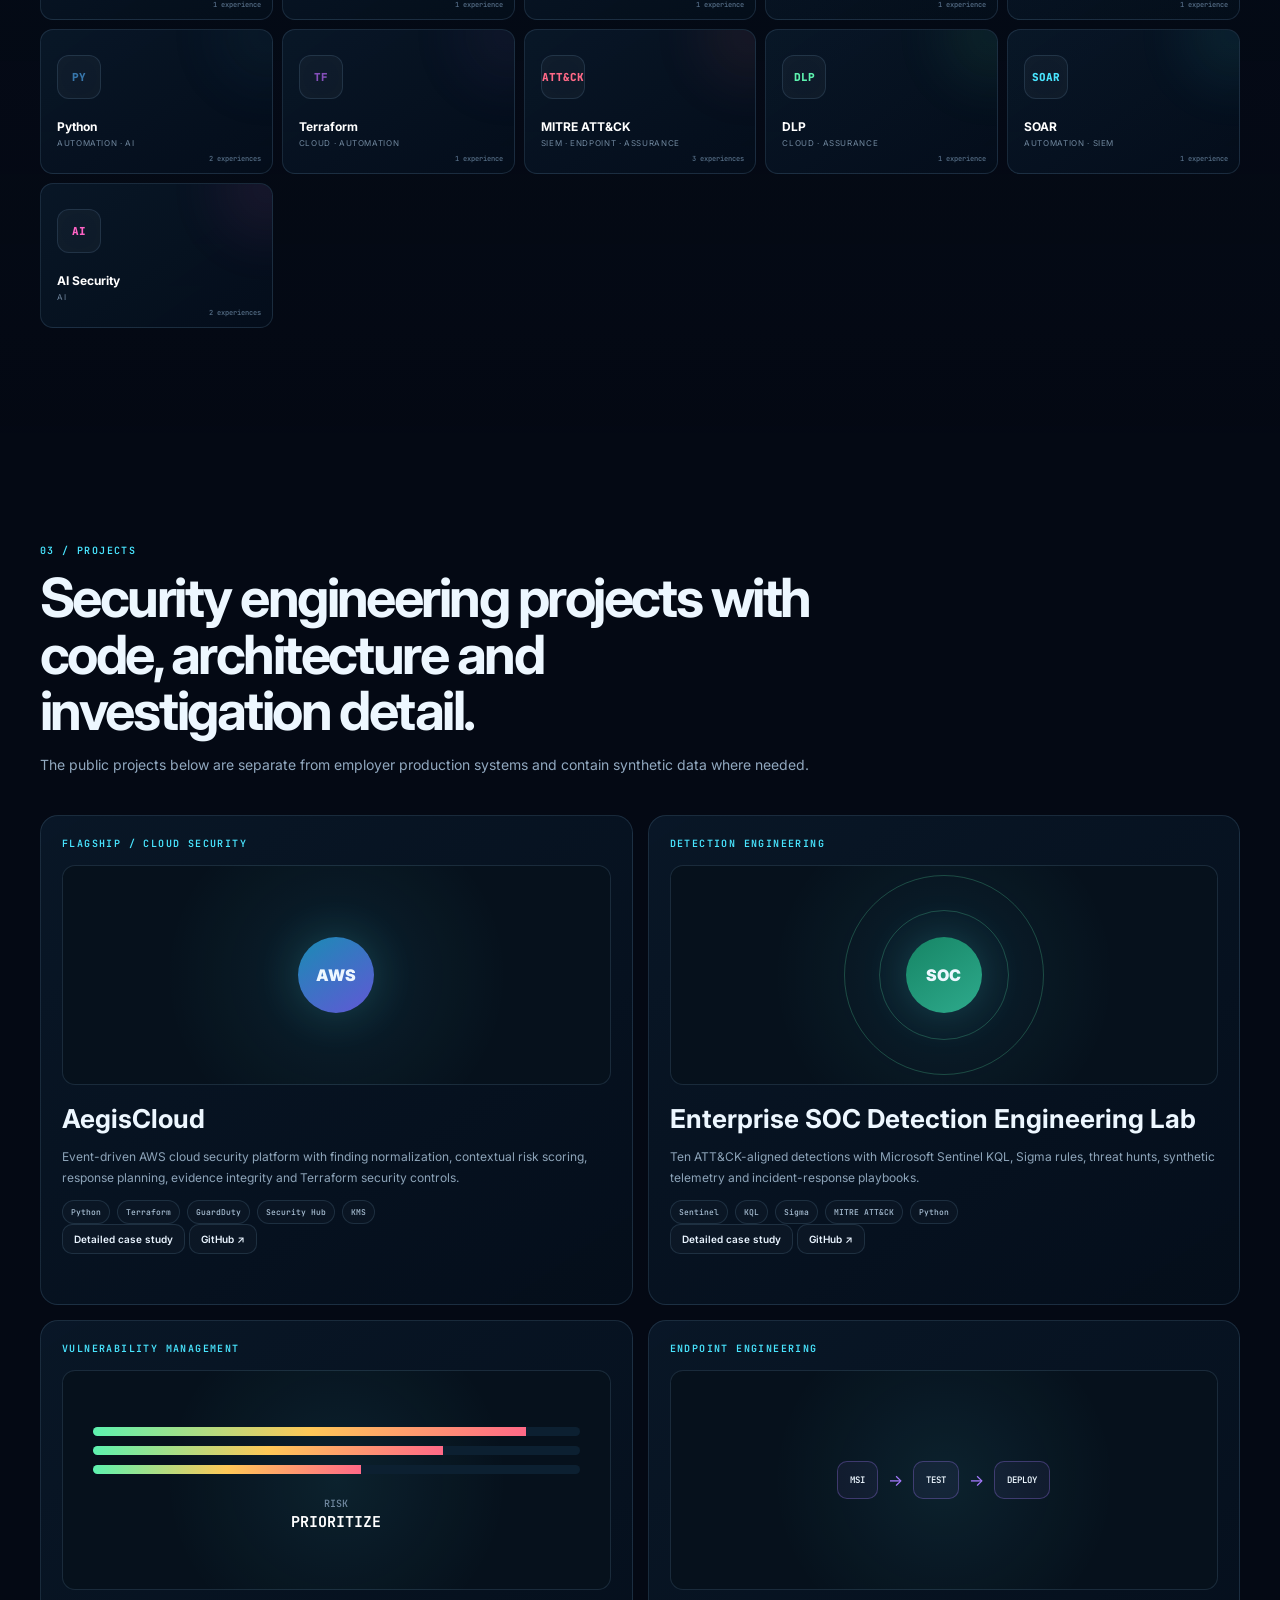
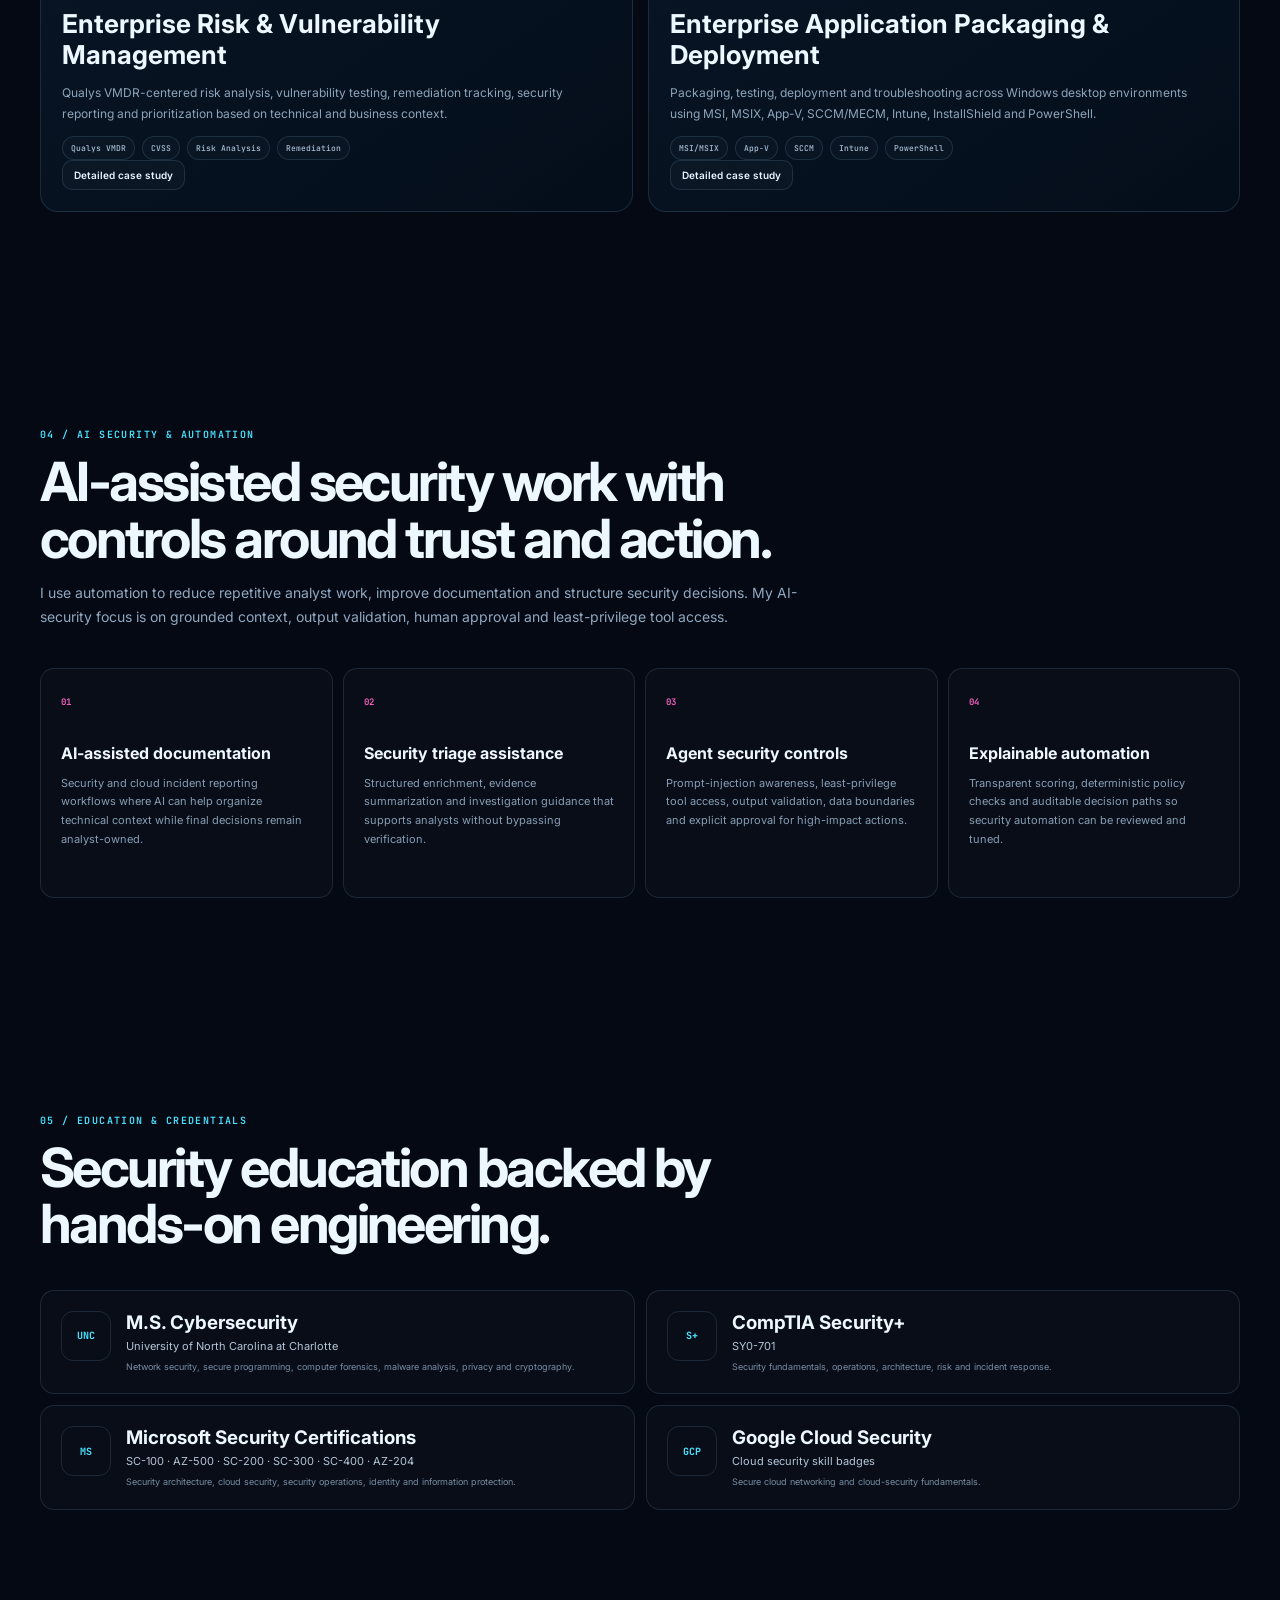
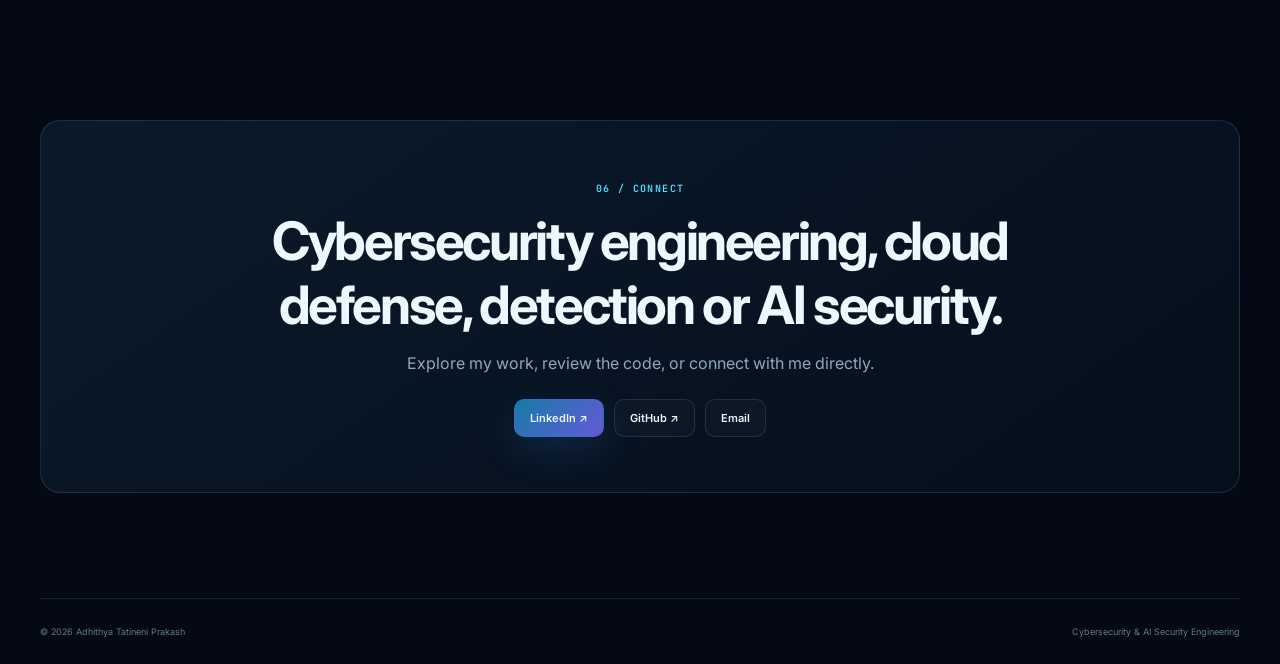
==== commit 1d30e14e: "Upgrade portfolio with detailed experience and interactive tools" ====
--- a/index.html
+++ b/index.html
@@ -1,37 +1,32 @@
-<!DOCTYPE html>
+<!doctype html>
 <html lang="en">
 <head>
-  <meta charset="UTF-8" />
-  <meta name="viewport" content="width=device-width, initial-scale=1.0" />
-  <meta name="description" content="Adhithya Prakash — Cybersecurity Engineer portfolio focused on security operations, cloud security, detection engineering, automation and AI security." />
-  <meta name="theme-color" content="#07111f" />
-  <meta property="og:title" content="Adhithya Prakash | Cybersecurity & AI Security Engineer" />
-  <meta property="og:description" content="Interactive cybersecurity engineering portfolio: SOC, cloud security, detection engineering, security automation and AI security." />
-  <meta property="og:type" content="website" />
-  <title>Adhithya Prakash | Cybersecurity & AI Security Engineer</title>
+  <meta charset="utf-8">
+  <meta name="viewport" content="width=device-width,initial-scale=1">
+  <meta name="description" content="Adhithya Tatineni Prakash — Cybersecurity Engineer portfolio covering security operations, detection engineering, cloud security, vulnerability management, endpoint engineering, automation and AI security.">
+  <meta name="theme-color" content="#050914">
+  <title>Adhithya Tatineni Prakash | Cybersecurity & AI Security Engineer</title>
   <link rel="preconnect" href="https://fonts.googleapis.com">
   <link rel="preconnect" href="https://fonts.gstatic.com" crossorigin>
-  <link href="https://fonts.googleapis.com/css2?family=Inter:wght@400;500;600;700;800&family=JetBrains+Mono:wght@400;500;600&display=swap" rel="stylesheet">
-  <link rel="stylesheet" href="styles.css" />
+  <link href="https://fonts.googleapis.com/css2?family=Inter:wght@400;500;600;700;800;900&family=JetBrains+Mono:wght@400;500;600&display=swap" rel="stylesheet">
+  <link rel="stylesheet" href="styles.css">
 </head>
 <body>
-  <canvas id="networkCanvas" aria-hidden="true"></canvas>
-  <div class="noise" aria-hidden="true"></div>
-
-  <header class="nav-wrap">
+  <canvas id="bgCanvas"></canvas>
+  <div class="aurora aurora-a"></div><div class="aurora aurora-b"></div>
+  <div class="grid-overlay"></div>
+
+  <header class="site-header">
     <nav class="nav container">
-      <a class="brand" href="#home" aria-label="Home">
-        <span class="brand-mark">AP</span>
-        <span class="brand-copy">
-          <strong>Adhithya Prakash</strong>
-          <small>Cybersecurity × AI Security</small>
-        </span>
+      <a class="brand" href="#home">
+        <span class="brand-mark">ATP</span>
+        <span><b>Adhithya Tatineni Prakash</b><small>Cybersecurity Engineer</small></span>
       </a>
-      <button class="nav-toggle" id="navToggle" aria-label="Open navigation">☰</button>
+      <button class="menu-btn" id="menuBtn" aria-label="Toggle navigation">☰</button>
       <div class="nav-links" id="navLinks">
-        <a href="#about">About</a>
+        <a href="#home">Home</a>
         <a href="#experience">Experience</a>
-        <a href="#capabilities">Capabilities</a>
+        <a href="#tools">Tools</a>
         <a href="#projects">Projects</a>
         <a href="#ai">AI Security</a>
         <a href="#credentials">Credentials</a>
@@ -43,294 +38,273 @@
   <main>
     <section id="home" class="hero container">
       <div class="hero-copy reveal">
-        <div class="eyebrow"><span class="pulse-dot"></span> DEFEND • DETECT • AUTOMATE • BUILD</div>
-        <h1>Cybersecurity engineering<br><span class="gradient-text">built for the AI era.</span></h1>
+        <span class="eyebrow"><i class="pulse"></i> SECURITY OPERATIONS • CLOUD • DETECTION • AUTOMATION • AI SECURITY</span>
+        <h1>Cybersecurity engineering<br><span>across the full defensive stack.</span></h1>
         <p class="hero-lead">
-          I work across security operations, detection engineering, cloud security, vulnerability management,
-          identity protection and security automation — with a growing focus on AI-assisted defense and secure agentic systems.
+          I work across enterprise security operations, endpoint detection, cloud security, vulnerability management,
+          identity protection, incident response, application deployment engineering and security automation.
+          My experience spans SIEM, EDR, cloud monitoring, KQL/SPL investigations, Windows endpoint engineering,
+          control assurance and Python/PowerShell-driven automation.
         </p>
-        <div class="hero-tags">
-          <span>Security Operations</span><span>Cloud Security</span><span>Detection Engineering</span>
-          <span>Security Automation</span><span>AI Security</span>
-        </div>
         <div class="hero-actions">
-          <a class="btn primary" href="#projects">Explore Projects <span>↗</span></a>
-          <a class="btn ghost" target="_blank" rel="noopener" href="https://github.com/Adhithyaprakash23">GitHub</a>
-          <a class="btn ghost" target="_blank" rel="noopener" href="https://www.linkedin.com/in/adhithyaprakash">LinkedIn</a>
-        </div>
-        <div class="quick-stats">
-          <div><strong class="counter" data-target="4">0</strong><span>+ years cybersecurity</span></div>
-          <div><strong class="counter" data-target="10">0</strong><span>+ security domains & tools</span></div>
-          <div><strong class="counter" data-target="2">0</strong><span>flagship GitHub builds</span></div>
-          <div><strong>M.S.</strong><span>Cybersecurity · UNC Charlotte</span></div>
+          <a class="btn primary" href="#experience">Explore my experience ↓</a>
+          <a class="btn" href="#tools">Explore tools</a>
+          <a class="btn" target="_blank" rel="noopener" href="https://github.com/Adhithyaprakash23">GitHub ↗</a>
+          <a class="btn" target="_blank" rel="noopener" href="https://www.linkedin.com/in/adhithyaprakash">LinkedIn ↗</a>
+        </div>
+        <div class="hero-stats">
+          <div><b>4+</b><span>Years</span><small>Cybersecurity experience</small></div>
+          <div><b>4</b><span>Core roles</span><small>Security engineering</small></div>
+          <div><b>25+</b><span>Tools & technologies</span><small>Security + endpoint stack</small></div>
+          <div><b>2</b><span>Flagship projects</span><small>Public GitHub repositories</small></div>
         </div>
       </div>
 
       <div class="hero-visual reveal delay-1">
-        <div class="command-center tilt">
-          <div class="panel-top">
-            <span>SECURITY OPERATIONS / LIVE SIMULATION</span>
-            <span class="status">● ONLINE</span>
+        <div class="soc-console tilt">
+          <div class="console-head">
+            <span>ATP // SECURITY OPERATIONS</span><span class="live">● LIVE</span>
           </div>
           <div class="radar">
-            <div class="radar-ring r1"></div><div class="radar-ring r2"></div><div class="radar-ring r3"></div>
-            <div class="radar-sweep"></div>
-            <div class="node n1"></div><div class="node n2"></div><div class="node n3"></div><div class="node n4"></div>
-            <div class="radar-core">AP</div>
-          </div>
-          <div class="signal-grid">
-            <div><span>Identity</span><b>Protected</b></div>
-            <div><span>Endpoint</span><b>Monitored</b></div>
-            <div><span>Cloud</span><b>Hardened</b></div>
-            <div><span>AI</span><b>Guardrailed</b></div>
-          </div>
-          <div class="terminal" id="terminal">
-            <div>$ <span id="terminalText"></span><span class="cursor">█</span></div>
-          </div>
-        </div>
-      </div>
-    </section>
-
-    <section id="about" class="section container">
-      <div class="section-heading reveal">
-        <span class="kicker">01 / ABOUT</span>
-        <h2>Security depth with engineering range.</h2>
-        <p>I connect telemetry, identity, infrastructure, application security and automation into practical defensive outcomes.</p>
-      </div>
-      <div class="about-grid">
-        <article class="glass reveal">
-          <h3>Cybersecurity profile</h3>
-          <p>
-            Cybersecurity Engineer with 4+ years of experience spanning security operations, cloud and infrastructure security,
-            vulnerability management, incident handling, detection development, secure engineering and governance.
-          </p>
-          <p>
-            My portfolio is intentionally structured like a security program: identify risk, instrument telemetry, detect behavior,
-            investigate context, automate repeatable decisions and document the outcome.
-          </p>
-        </article>
-        <article class="glass reveal delay-1">
-          <h3>What I optimize for</h3>
-          <div class="principle-list">
-            <button class="principle active" data-detail="Translate raw security telemetry into decisions analysts and engineers can act on.">Signal → Decision</button>
-            <button class="principle" data-detail="Build repeatable workflows with Python, PowerShell, Terraform and CI/CD instead of relying on manual steps.">Automate safely</button>
-            <button class="principle" data-detail="Treat identity, endpoint, cloud and application layers as one connected attack surface.">Think end-to-end</button>
-            <button class="principle" data-detail="Use explainable controls and transparent logic so security decisions can be reviewed and improved.">Stay explainable</button>
-          </div>
-          <div class="principle-detail" id="principleDetail">Translate raw security telemetry into decisions analysts and engineers can act on.</div>
-        </article>
-      </div>
-    </section>
+            <div class="ring r1"></div><div class="ring r2"></div><div class="ring r3"></div>
+            <div class="sweep"></div>
+            <div class="core">
+              <svg viewBox="0 0 100 110"><path d="M50 4 91 18v34c0 27-17 45-41 55C26 97 9 79 9 52V18z"/><path d="M31 56l12 12 27-31"/></svg>
+            </div>
+            <button class="radar-node n1" data-mini="Sentinel">SIEM</button>
+            <button class="radar-node n2" data-mini="CrowdStrike">EDR</button>
+            <button class="radar-node n3" data-mini="AWS">AWS</button>
+            <button class="radar-node n4" data-mini="Qualys">VM</button>
+            <button class="radar-node n5" data-mini="Entra">IAM</button>
+          </div>
+          <div class="console-feed" id="consoleFeed"></div>
+          <div class="console-status">
+            <div><span>Threat detection</span><b>ACTIVE</b></div>
+            <div><span>Cloud visibility</span><b>ACTIVE</b></div>
+            <div><span>Endpoint telemetry</span><b>ACTIVE</b></div>
+            <div><span>Automation</span><b>READY</b></div>
+          </div>
+        </div>
+      </div>
+    </section>
+
+    <div class="ticker">
+      <div class="ticker-track">
+        <span>MICROSOFT SENTINEL</span><i>◆</i><span>SPLUNK</span><i>◆</i><span>CROWDSTRIKE</span><i>◆</i>
+        <span>ELK STACK</span><i>◆</i><span>QUALYS VMDR</span><i>◆</i><span>AWS</span><i>◆</i><span>AZURE</span><i>◆</i>
+        <span>KQL</span><i>◆</i><span>PYTHON</span><i>◆</i><span>POWERSHELL</span><i>◆</i><span>INTUNE</span><i>◆</i>
+        <span>MICROSOFT SENTINEL</span><i>◆</i><span>SPLUNK</span><i>◆</i><span>CROWDSTRIKE</span><i>◆</i>
+        <span>ELK STACK</span><i>◆</i><span>QUALYS VMDR</span><i>◆</i><span>AWS</span><i>◆</i><span>AZURE</span><i>◆</i>
+      </div>
+    </div>
 
     <section id="experience" class="section container">
       <div class="section-heading reveal">
-        <span class="kicker">02 / EXPERIENCE</span>
-        <h2>What I work on.</h2>
-        <p>Click each responsibility lane to expand the technical detail.</p>
-      </div>
-
-      <div class="experience-shell reveal">
-        <div class="experience-intro">
-          <div>
-            <span class="role-chip">CYBERSECURITY ENGINEERING</span>
-            <h3>Security Engineer / Cybersecurity Analyst</h3>
-            <p>Enterprise security operations, cloud and infrastructure security, incident response, vulnerability management and automation.</p>
-          </div>
-          <div class="experience-meta">
-            <span>4+ years</span>
-            <span>Enterprise + Cloud</span>
-            <span>Blue Team + Engineering</span>
-          </div>
-        </div>
-
-        <div class="responsibility-grid">
-          <button class="responsibility-card" data-title="Security Operations & Incident Response" data-tools="Microsoft Sentinel, Splunk, Defender XDR, KQL, MITRE ATT&CK" data-text="Monitor security telemetry, triage alerts, investigate suspicious authentication and endpoint behavior, correlate events, document evidence and support containment/remediation decisions.">
-            <span class="icon">◎</span><b>Security Operations</b><small>Alert triage · investigation · response</small>
-          </button>
-          <button class="responsibility-card" data-title="Detection Engineering & Threat Hunting" data-tools="KQL, Sigma, Sysmon, Sentinel, Splunk, MITRE ATT&CK" data-text="Develop behavior-oriented detections, map coverage to ATT&CK, test false-positive conditions, create hunting queries and translate investigation logic into repeatable analyst workflows.">
-            <span class="icon">⌁</span><b>Detection Engineering</b><small>KQL · Sigma · hunting · ATT&CK</small>
-          </button>
-          <button class="responsibility-card" data-title="Cloud & Identity Security" data-tools="AWS, Azure, Entra ID, GuardDuty, Security Hub, IAM, MFA, RBAC, Conditional Access" data-text="Review cloud and identity controls, apply least-privilege principles, analyze access risk, monitor cloud findings and design security guardrails around authentication, roles and infrastructure.">
-            <span class="icon">☁</span><b>Cloud & Identity</b><small>AWS · Azure · IAM · Entra ID</small>
-          </button>
-          <button class="responsibility-card" data-title="Vulnerability & Exposure Management" data-tools="Qualys VMDR, CVSS, asset criticality, remediation tracking, risk prioritization" data-text="Prioritize vulnerabilities using technical severity plus business context, coordinate remediation, validate fixes, track aging and help convert scanner output into actionable exposure decisions.">
-            <span class="icon">◇</span><b>Vulnerability Management</b><small>Qualys · CVSS · remediation</small>
-          </button>
-          <button class="responsibility-card" data-title="Security Automation & DevSecOps" data-tools="Python, PowerShell, Bash, GitHub Actions, Terraform, CodeQL, Trivy, Checkov, Gitleaks" data-text="Automate enrichment, reporting and defensive workflows; integrate security checks into CI/CD; model cloud controls as code; and design guardrails that are testable and version-controlled.">
-            <span class="icon">⚙</span><b>Security Automation</b><small>Python · PowerShell · Terraform · CI/CD</small>
-          </button>
-          <button class="responsibility-card" data-title="Governance & Security Assurance" data-tools="NIST, CIS, ISO 27001, SOC 2, PCI-DSS, Drata, ServiceNow GRC" data-text="Map technical controls to security frameworks, support audit evidence and risk reporting, document control gaps and translate technical findings into business-facing remediation priorities.">
-            <span class="icon">▣</span><b>Security Assurance</b><small>NIST · CIS · ISO · SOC 2</small>
-          </button>
-        </div>
-      </div>
-    </section>
-
-    <section id="capabilities" class="section container">
-      <div class="section-heading reveal">
-        <span class="kicker">03 / TECHNOLOGY</span>
-        <h2>Interactive security stack.</h2>
-        <p>Select a domain, then click a tool to see how it fits into the security workflow.</p>
-      </div>
-
-      <div class="stack-shell reveal">
-        <div class="stack-tabs" id="stackTabs">
-          <button class="active" data-filter="all">All</button>
-          <button data-filter="soc">SOC & Detection</button>
-          <button data-filter="cloud">Cloud</button>
-          <button data-filter="identity">Identity</button>
-          <button data-filter="vuln">Vulnerability</button>
-          <button data-filter="devsecops">DevSecOps</button>
-          <button data-filter="grc">GRC</button>
-          <button data-filter="ai">AI & Automation</button>
-        </div>
-        <div class="tool-grid" id="toolGrid"></div>
+        <span class="kicker">01 / EXPERIENCE</span>
+        <h2>Security work across operations, endpoint, cloud and engineering.</h2>
+        <p>Each role opens into the technical responsibilities, day-to-day workflows, tools and security work associated with that experience.</p>
+      </div>
+
+      <div class="timeline">
+        <article class="role-card reveal">
+          <div class="role-dot"></div>
+          <div class="role-top">
+            <div>
+              <span class="date">SEP 2025 — PRESENT</span>
+              <h3>Security Engineer</h3>
+              <p>Holiday Channel</p>
+            </div>
+            <button class="btn mini role-open" data-role="holiday">Open role details ↗</button>
+          </div>
+          <p class="role-summary">
+            Security monitoring, alert triage, incident response, detection tuning, security assessments and enterprise Windows application packaging/deployment support.
+          </p>
+          <div class="role-tags"><span>Splunk</span><span>Incident Response</span><span>MITRE ATT&CK</span><span>PowerShell</span><span>Intune</span><span>SCCM/MECM</span></div>
+        </article>
+
+        <article class="role-card reveal delay-1">
+          <div class="role-dot"></div>
+          <div class="role-top">
+            <div>
+              <span class="date">MAY 2024 — SEP 2025</span>
+              <h3>Cybersecurity Engineer</h3>
+              <p>Keerambadi Cyberspace</p>
+            </div>
+            <button class="btn mini role-open" data-role="keerambadi">Open role details ↗</button>
+          </div>
+          <p class="role-summary">
+            Endpoint detection and response, malware investigations, threat hunting, vulnerability response, cloud threat reviews and security-control validation.
+          </p>
+          <div class="role-tags"><span>CrowdStrike</span><span>EDR</span><span>Threat Hunting</span><span>Vulnerability Response</span><span>MITRE ATT&CK</span></div>
+        </article>
+
+        <article class="role-card reveal">
+          <div class="role-dot"></div>
+          <div class="role-top">
+            <div>
+              <span class="date">DEC 2023 — MAY 2024</span>
+              <h3>Programmer Analyst</h3>
+              <p>Cognizant Technology Solutions</p>
+            </div>
+            <button class="btn mini role-open" data-role="cognizant">Open role details ↗</button>
+          </div>
+          <p class="role-summary">
+            Centralized log review, security monitoring, anomaly investigation, secure scripting/authentication reviews, technical risk documentation and incident findings.
+          </p>
+          <div class="role-tags"><span>ELK Stack</span><span>Log Analysis</span><span>Secure Code</span><span>Threat Investigation</span><span>Python</span></div>
+        </article>
+
+        <article class="role-card reveal delay-1">
+          <div class="role-dot"></div>
+          <div class="role-top">
+            <div>
+              <span class="date">JUL 2022 — DEC 2023</span>
+              <h3>Cloud Security Engineer</h3>
+              <p>Spark Invotech</p>
+            </div>
+            <button class="btn mini role-open" data-role="spark">Open role details ↗</button>
+          </div>
+          <p class="role-summary">
+            Cloud SIEM, identity monitoring, KQL investigations, cloud security configuration reviews, DLP, SaaS security reviews, SOAR process improvement and cloud incident reporting.
+          </p>
+          <div class="role-tags"><span>Microsoft Sentinel</span><span>KQL</span><span>Azure</span><span>AWS</span><span>Microsoft 365</span><span>DLP</span></div>
+        </article>
+      </div>
+    </section>
+
+    <section id="tools" class="section tools-section">
+      <div class="container">
+        <div class="section-heading reveal">
+          <span class="kicker">02 / TOOLS & TECHNOLOGY</span>
+          <h2>Click a tool. See exactly where and how I used it.</h2>
+          <p>The tool explorer connects technologies directly to the roles, security workflows, investigations and engineering tasks associated with my experience.</p>
+        </div>
+
+        <div class="tool-controls reveal">
+          <button class="tool-filter active" data-filter="all">All</button>
+          <button class="tool-filter" data-filter="siem">SIEM & Detection</button>
+          <button class="tool-filter" data-filter="endpoint">Endpoint</button>
+          <button class="tool-filter" data-filter="cloud">Cloud & Identity</button>
+          <button class="tool-filter" data-filter="vuln">Vulnerability</button>
+          <button class="tool-filter" data-filter="automation">Automation</button>
+          <button class="tool-filter" data-filter="packaging">Endpoint Engineering</button>
+          <button class="tool-filter" data-filter="assurance">Assurance</button>
+          <button class="tool-filter" data-filter="ai">AI Security</button>
+        </div>
+        <div id="toolGrid" class="tool-grid reveal"></div>
       </div>
     </section>
 
     <section id="projects" class="section container">
       <div class="section-heading reveal">
-        <span class="kicker">04 / FLAGSHIP PROJECTS</span>
-        <h2>Engineering work you can inspect.</h2>
-        <p>Each project opens into a mini case study with architecture, capabilities and source code.</p>
-      </div>
-
-      <div class="project-grid">
-        <article class="project-card flagship tilt reveal" data-project="aegis">
-          <div class="project-status">FLAGSHIP / CLOUD SECURITY</div>
-          <div class="project-graphic cloud-graphic">
-            <div class="cloud-node">AWS</div><div class="orbit o1"></div><div class="orbit o2"></div><div class="orbit o3"></div>
+        <span class="kicker">03 / PROJECTS</span>
+        <h2>Security engineering projects with code, architecture and investigation detail.</h2>
+        <p>The public projects below are separate from employer production systems and contain synthetic data where needed.</p>
+      </div>
+      <div class="projects-grid">
+        <article class="project-card flagship tilt reveal">
+          <div class="project-badge">FLAGSHIP / CLOUD SECURITY</div>
+          <div class="project-motion cloud-motion">
+            <div class="project-core">AWS</div>
+            <span class="orbit-dot d1">GD</span><span class="orbit-dot d2">SH</span><span class="orbit-dot d3">IAM</span><span class="orbit-dot d4">TF</span>
           </div>
           <h3>AegisCloud</h3>
-          <p>Autonomous Cloud Security & Incident Response Platform with contextual risk scoring, response planning, evidence integrity and Terraform controls.</p>
-          <div class="tech-row"><span>AWS</span><span>Python</span><span>Terraform</span><span>GuardDuty</span><span>Security Hub</span></div>
+          <p>Event-driven AWS cloud security platform with finding normalization, contextual risk scoring, response planning, evidence integrity and Terraform security controls.</p>
+          <div class="project-tags"><span>Python</span><span>Terraform</span><span>GuardDuty</span><span>Security Hub</span><span>KMS</span></div>
           <div class="project-actions">
-            <button class="btn mini project-open" data-project="aegis">Case Study</button>
-            <a class="btn mini ghost" target="_blank" rel="noopener" href="https://github.com/Adhithyaprakash23/aegiscloud-autonomous-security">Source ↗</a>
-          </div>
-        </article>
-
-        <article class="project-card tilt reveal delay-1" data-project="soc">
-          <div class="project-status">DETECTION ENGINEERING</div>
-          <div class="project-graphic soc-graphic">
-            <div class="wave w1"></div><div class="wave w2"></div><div class="wave w3"></div><span>SOC</span>
-          </div>
-          <h3>Enterprise SOC Detection Lab</h3>
-          <p>ATT&CK-aligned detections, KQL analytics, Sigma rules, threat hunts, synthetic telemetry and incident-response playbooks.</p>
-          <div class="tech-row"><span>Sentinel</span><span>KQL</span><span>Sigma</span><span>MITRE ATT&CK</span><span>Python</span></div>
+            <button class="btn mini project-open" data-project="aegis">Detailed case study</button>
+            <a class="btn mini" target="_blank" rel="noopener" href="https://github.com/Adhithyaprakash23/aegiscloud-autonomous-security">GitHub ↗</a>
+          </div>
+        </article>
+
+        <article class="project-card tilt reveal delay-1">
+          <div class="project-badge">DETECTION ENGINEERING</div>
+          <div class="project-motion soc-motion">
+            <div class="soc-pulse p1"></div><div class="soc-pulse p2"></div><div class="soc-pulse p3"></div>
+            <div class="project-core green">SOC</div>
+          </div>
+          <h3>Enterprise SOC Detection Engineering Lab</h3>
+          <p>Ten ATT&CK-aligned detections with Microsoft Sentinel KQL, Sigma rules, threat hunts, synthetic telemetry and incident-response playbooks.</p>
+          <div class="project-tags"><span>Sentinel</span><span>KQL</span><span>Sigma</span><span>MITRE ATT&CK</span><span>Python</span></div>
           <div class="project-actions">
-            <button class="btn mini project-open" data-project="soc">Case Study</button>
-            <a class="btn mini ghost" target="_blank" rel="noopener" href="https://github.com/Adhithyaprakash23/enterprise-soc-detection-lab">Source ↗</a>
-          </div>
-        </article>
-
-        <article class="project-card tilt reveal" data-project="ai">
-          <div class="project-status">AI × CYBERSECURITY</div>
-          <div class="project-graphic ai-graphic">
-            <div class="brain-node b1"></div><div class="brain-node b2"></div><div class="brain-node b3"></div><span>AI</span>
-          </div>
-          <h3>AI Security Triage Copilot</h3>
-          <p>Portfolio architecture for an explainable analyst copilot that enriches alerts, summarizes evidence, scores confidence and keeps containment human-approved.</p>
-          <div class="tech-row"><span>Python</span><span>LLM Security</span><span>RAG</span><span>Guardrails</span><span>SOC</span></div>
-          <div class="project-actions">
-            <button class="btn mini project-open" data-project="ai">Explore Concept</button>
-          </div>
-        </article>
-
-        <article class="project-card tilt reveal delay-1" data-project="agentic">
-          <div class="project-status">AGENTIC AUTOMATION</div>
-          <div class="project-graphic agent-graphic">
-            <div class="flow-node">Sense</div><i>→</i><div class="flow-node">Reason</div><i>→</i><div class="flow-node">Act</div>
-          </div>
-          <h3>Agentic Security Monitoring</h3>
-          <p>Event-driven monitoring concept for telemetry, threshold detection, anomaly context, automated recommendations and controlled escalation.</p>
-          <div class="tech-row"><span>Agents</span><span>Python</span><span>Automation</span><span>Telemetry</span><span>Risk</span></div>
-          <div class="project-actions">
-            <button class="btn mini project-open" data-project="agentic">Explore Concept</button>
-          </div>
+            <button class="btn mini project-open" data-project="soc">Detailed case study</button>
+            <a class="btn mini" target="_blank" rel="noopener" href="https://github.com/Adhithyaprakash23/enterprise-soc-detection-lab">GitHub ↗</a>
+          </div>
+        </article>
+
+        <article class="project-card tilt reveal">
+          <div class="project-badge">VULNERABILITY MANAGEMENT</div>
+          <div class="project-motion vuln-motion">
+            <div class="risk-bar"><i style="--w:89%"></i></div><div class="risk-bar"><i style="--w:72%"></i></div><div class="risk-bar"><i style="--w:55%"></i></div>
+            <div class="risk-score">RISK<br><b>PRIORITIZE</b></div>
+          </div>
+          <h3>Enterprise Risk & Vulnerability Management</h3>
+          <p>Qualys VMDR-centered risk analysis, vulnerability testing, remediation tracking, security reporting and prioritization based on technical and business context.</p>
+          <div class="project-tags"><span>Qualys VMDR</span><span>CVSS</span><span>Risk Analysis</span><span>Remediation</span></div>
+          <div class="project-actions"><button class="btn mini project-open" data-project="vuln">Detailed case study</button></div>
+        </article>
+
+        <article class="project-card tilt reveal delay-1">
+          <div class="project-badge">ENDPOINT ENGINEERING</div>
+          <div class="project-motion packaging-motion">
+            <div class="pkg">MSI</div><span>→</span><div class="pkg">TEST</div><span>→</span><div class="pkg">DEPLOY</div>
+          </div>
+          <h3>Enterprise Application Packaging & Deployment</h3>
+          <p>Packaging, testing, deployment and troubleshooting across Windows desktop environments using MSI, MSIX, App-V, SCCM/MECM, Intune, InstallShield and PowerShell.</p>
+          <div class="project-tags"><span>MSI/MSIX</span><span>App-V</span><span>SCCM</span><span>Intune</span><span>PowerShell</span></div>
+          <div class="project-actions"><button class="btn mini project-open" data-project="packaging">Detailed case study</button></div>
         </article>
       </div>
     </section>
 
     <section id="ai" class="section container ai-section">
       <div class="section-heading reveal">
-        <span class="kicker">05 / AI SECURITY</span>
-        <h2>AI is another attack surface — and another defensive tool.</h2>
-        <p>My AI-security focus combines automation with controls that keep security decisions reviewable.</p>
+        <span class="kicker">04 / AI SECURITY & AUTOMATION</span>
+        <h2>AI-assisted security work with controls around trust and action.</h2>
+        <p>I use automation to reduce repetitive analyst work, improve documentation and structure security decisions. My AI-security focus is on grounded context, output validation, human approval and least-privilege tool access.</p>
       </div>
       <div class="ai-grid">
-        <article class="ai-card reveal">
-          <span>01</span><h3>AI-assisted SOC workflows</h3>
-          <p>Alert summarization, evidence extraction, incident context, investigation guidance and repeatable reporting — with analyst verification.</p>
-        </article>
-        <article class="ai-card reveal delay-1">
-          <span>02</span><h3>LLM / agent security</h3>
-          <p>Prompt-injection awareness, tool-use boundaries, least privilege, output validation, secrets protection and human approval for high-impact actions.</p>
-        </article>
-        <article class="ai-card reveal">
-          <span>03</span><h3>Agentic monitoring</h3>
-          <p>Designing systems that sense telemetry, reason over thresholds and context, recommend actions and escalate rather than silently making destructive changes.</p>
-        </article>
-        <article class="ai-card reveal delay-1">
-          <span>04</span><h3>Explainable automation</h3>
-          <p>Transparent scoring and decision logic instead of opaque automation, so analysts can understand why a finding or action was prioritized.</p>
-        </article>
+        <article class="ai-card reveal"><span>01</span><h3>AI-assisted documentation</h3><p>Security and cloud incident reporting workflows where AI can help organize technical context while final decisions remain analyst-owned.</p></article>
+        <article class="ai-card reveal delay-1"><span>02</span><h3>Security triage assistance</h3><p>Structured enrichment, evidence summarization and investigation guidance that supports analysts without bypassing verification.</p></article>
+        <article class="ai-card reveal"><span>03</span><h3>Agent security controls</h3><p>Prompt-injection awareness, least-privilege tool access, output validation, data boundaries and explicit approval for high-impact actions.</p></article>
+        <article class="ai-card reveal delay-1"><span>04</span><h3>Explainable automation</h3><p>Transparent scoring, deterministic policy checks and auditable decision paths so security automation can be reviewed and tuned.</p></article>
       </div>
     </section>
 
     <section id="credentials" class="section container">
       <div class="section-heading reveal">
-        <span class="kicker">06 / CREDENTIALS</span>
-        <h2>Education & security credentials.</h2>
+        <span class="kicker">05 / EDUCATION & CREDENTIALS</span>
+        <h2>Security education backed by hands-on engineering.</h2>
       </div>
       <div class="credentials-grid">
-        <article class="credential glass reveal">
-          <div class="credential-icon">🎓</div>
-          <div><h3>M.S. Cybersecurity</h3><p>University of North Carolina at Charlotte</p><small>Security operations · threat detection · incident response · forensics · network security · cloud security</small></div>
-        </article>
-        <article class="credential glass reveal delay-1">
-          <div class="credential-icon">🛡</div>
-          <div><h3>CompTIA Security+ ce</h3><p>Security+ (SY0-701)</p><small>Current certification · issued 2025</small></div>
-        </article>
-        <article class="credential glass reveal">
-          <div class="credential-icon">☁</div>
-          <div><h3>Google Cloud Security</h3><p>Cloud security skill badges</p><small>Secure Google Cloud Network · Cloud Security Fundamentals</small></div>
-        </article>
-        <article class="credential glass reveal delay-1">
-          <div class="credential-icon">◆</div>
-          <div><h3>Microsoft Security</h3><p>Security & cloud certifications earned</p><small>SC-100 · AZ-500 · SC-200 · SC-300 · SC-400 · AZ-204 (earned 2024; renewal status varies)</small></div>
-        </article>
-      </div>
-    </section>
-
-    <section id="contact" class="section container contact-section">
-      <div class="contact-panel reveal">
-        <span class="kicker">07 / CONNECT</span>
-        <h2>Interested in security engineering, cloud defense or AI security?</h2>
-        <p>Explore the code, review the projects, or connect with me professionally.</p>
-        <div class="contact-actions">
+        <article class="credential reveal"><div class="credential-logo">UNC</div><div><h3>M.S. Cybersecurity</h3><p>University of North Carolina at Charlotte</p><small>Network security, secure programming, computer forensics, malware analysis, privacy and cryptography.</small></div></article>
+        <article class="credential reveal delay-1"><div class="credential-logo">S+</div><div><h3>CompTIA Security+</h3><p>SY0-701</p><small>Security fundamentals, operations, architecture, risk and incident response.</small></div></article>
+        <article class="credential reveal"><div class="credential-logo">MS</div><div><h3>Microsoft Security Certifications</h3><p>SC-100 · AZ-500 · SC-200 · SC-300 · SC-400 · AZ-204</p><small>Security architecture, cloud security, security operations, identity and information protection.</small></div></article>
+        <article class="credential reveal delay-1"><div class="credential-logo">GCP</div><div><h3>Google Cloud Security</h3><p>Cloud security skill badges</p><small>Secure cloud networking and cloud-security fundamentals.</small></div></article>
+      </div>
+    </section>
+
+    <section id="contact" class="section container">
+      <div class="contact-card reveal">
+        <span class="kicker">06 / CONNECT</span>
+        <h2>Cybersecurity engineering, cloud defense, detection or AI security.</h2>
+        <p>Explore my work, review the code, or connect with me directly.</p>
+        <div class="hero-actions centered">
           <a class="btn primary" target="_blank" rel="noopener" href="https://www.linkedin.com/in/adhithyaprakash">LinkedIn ↗</a>
-          <a class="btn ghost" target="_blank" rel="noopener" href="https://github.com/Adhithyaprakash23">GitHub ↗</a>
-          <a class="btn ghost" href="mailto:adhithyaprakash23@gmail.com">Email</a>
-        </div>
-        <div class="availability"><span class="pulse-dot"></span> Open to cybersecurity engineering, security operations, cloud security and AI-security opportunities.</div>
+          <a class="btn" target="_blank" rel="noopener" href="https://github.com/Adhithyaprakash23">GitHub ↗</a>
+          <a class="btn" href="mailto:adhithyaprakash23@gmail.com">Email</a>
+        </div>
       </div>
     </section>
   </main>
 
-  <footer>
-    <div class="container footer-inner">
-      <span>© <span id="year"></span> Adhithya Prakash</span>
-      <span>Built as a recruiter-facing cybersecurity engineering portfolio.</span>
-    </div>
-  </footer>
-
-  <dialog id="detailModal" class="modal">
-    <button class="modal-close" id="modalClose" aria-label="Close">×</button>
-    <div id="modalContent"></div>
+  <footer><div class="container footer-inner"><span>© <span id="year"></span> Adhithya Tatineni Prakash</span><span>Cybersecurity & AI Security Engineering</span></div></footer>
+
+  <dialog id="experienceModal" class="experience-modal">
+    <button class="close" id="closeModal">×</button>
+    <div id="modalBody"></div>
   </dialog>
 
-  <div class="toast" id="toast"></div>
   <script src="script.js"></script>
 </body>
 </html>
--- a/styles.css
+++ b/styles.css
@@ -1,24 +1,22 @@
 :root{
-  --bg:#050b14;--bg2:#08121f;--panel:rgba(13,27,45,.72);--panel2:rgba(9,21,36,.9);
-  --text:#eaf3ff;--muted:#91a5bb;--line:rgba(148,180,214,.16);--cyan:#51e6ff;
-  --violet:#9b7cff;--pink:#ff6ec7;--green:#62f7b1;--amber:#ffd166;--max:1180px;
+  --bg:#040914;--bg2:#071323;--panel:rgba(9,23,40,.78);--panel2:rgba(6,16,29,.94);
+  --text:#edf7ff;--muted:#91a8bf;--line:rgba(129,177,219,.16);--cyan:#49e5ff;--blue:#5b8cff;
+  --violet:#a77bff;--pink:#ff63c5;--green:#5df2af;--amber:#ffc857;--danger:#ff6987;--max:1200px
 }
-*{box-sizing:border-box}html{scroll-behavior:smooth}body{margin:0;background:
-radial-gradient(circle at 15% 10%,rgba(38,100,155,.16),transparent 30%),
-radial-gradient(circle at 85% 18%,rgba(118,71,190,.13),transparent 27%),
-linear-gradient(180deg,#050b14 0%,#07111f 48%,#050b14 100%);color:var(--text);font-family:Inter,system-ui,sans-serif;overflow-x:hidden}
-a{color:inherit;text-decoration:none}.container{width:min(var(--max),calc(100% - 36px));margin:auto}
-#networkCanvas{position:fixed;inset:0;z-index:-3;opacity:.45}.noise{position:fixed;inset:0;z-index:-2;pointer-events:none;opacity:.03;background-image:url("data:image/svg+xml,%3Csvg viewBox='0 0 180 180' xmlns='http://www.w3.org/2000/svg'%3E%3Cfilter id='n'%3E%3CfeTurbulence type='fractalNoise' baseFrequency='.8' numOctaves='3' stitchTiles='stitch'/%3E%3C/filter%3E%3Crect width='100%25' height='100%25' filter='url(%23n)' opacity='.7'/%3E%3C/svg%3E")}
-.nav-wrap{position:sticky;top:0;z-index:30;border-bottom:1px solid var(--line);background:rgba(5,11,20,.72);backdrop-filter:blur(18px)}
-.nav{height:74px;display:flex;align-items:center;justify-content:space-between}.brand{display:flex;gap:11px;align-items:center}.brand-mark{display:grid;place-items:center;width:38px;height:38px;border-radius:12px;background:linear-gradient(135deg,var(--cyan),var(--violet));font-weight:800;color:#04101b;box-shadow:0 0 30px rgba(81,230,255,.17)}.brand-copy{display:flex;flex-direction:column}.brand-copy strong{font-size:14px}.brand-copy small{color:var(--muted);font-size:10px;margin-top:2px}.nav-links{display:flex;align-items:center;gap:22px}.nav-links a{font-size:12px;color:#bdcad8;transition:.2s}.nav-links a:hover{color:white}.nav-cta{border:1px solid rgba(81,230,255,.34);padding:10px 16px;border-radius:10px;background:rgba(81,230,255,.07)}.nav-toggle{display:none;background:none;border:0;color:white;font-size:25px}
-.hero{min-height:calc(100vh - 74px);display:grid;grid-template-columns:1.08fr .92fr;gap:54px;align-items:center;padding-top:74px;padding-bottom:74px}.eyebrow,.kicker{font:600 11px/1.2 "JetBrains Mono",monospace;letter-spacing:.16em;color:var(--cyan)}.pulse-dot{width:7px;height:7px;border-radius:50%;display:inline-block;background:var(--green);box-shadow:0 0 0 0 rgba(98,247,177,.5);animation:pulse 2s infinite;margin-right:8px}.hero h1{font-size:clamp(42px,6vw,76px);line-height:.98;margin:20px 0 24px;letter-spacing:-.055em}.gradient-text{background:linear-gradient(90deg,var(--cyan),#8bb6ff,var(--violet),var(--pink));-webkit-background-clip:text;background-clip:text;color:transparent}.hero-lead{font-size:17px;line-height:1.75;color:#a9bbce;max-width:720px}.hero-tags,.tech-row{display:flex;flex-wrap:wrap;gap:8px}.hero-tags span,.tech-row span{font:500 10px "JetBrains Mono",monospace;border:1px solid var(--line);padding:7px 9px;border-radius:999px;color:#a8bdd1;background:rgba(255,255,255,.025)}.hero-actions,.contact-actions,.project-actions{display:flex;flex-wrap:wrap;gap:10px;margin-top:25px}.btn{display:inline-flex;align-items:center;justify-content:center;gap:8px;border:1px solid var(--line);padding:12px 17px;border-radius:11px;background:rgba(255,255,255,.035);font:600 12px Inter;color:white;cursor:pointer;transition:.25s}.btn:hover{transform:translateY(-2px);border-color:rgba(81,230,255,.5)}.btn.primary{background:linear-gradient(135deg,#1a94bd,#745de9);border-color:transparent;box-shadow:0 12px 35px rgba(54,118,205,.2)}.btn.ghost{background:rgba(255,255,255,.025)}.btn.mini{padding:9px 12px;font-size:11px}.quick-stats{display:grid;grid-template-columns:repeat(4,1fr);gap:10px;margin-top:33px}.quick-stats div{border-top:1px solid var(--line);padding-top:14px;display:flex;flex-direction:column}.quick-stats strong{font-size:22px}.quick-stats span{font-size:9px;color:var(--muted);margin-top:4px}
-.command-center{border:1px solid rgba(130,176,217,.2);background:linear-gradient(180deg,rgba(13,29,47,.92),rgba(6,18,31,.9));border-radius:22px;padding:16px;box-shadow:0 35px 90px rgba(0,0,0,.42),inset 0 1px rgba(255,255,255,.04);transform-style:preserve-3d}.panel-top{display:flex;justify-content:space-between;color:#7890aa;font:500 9px "JetBrains Mono",monospace}.status{color:var(--green)}.radar{height:330px;position:relative;display:grid;place-items:center;overflow:hidden;border-radius:14px;margin:14px 0;background:radial-gradient(circle,rgba(58,151,189,.12),transparent 58%),linear-gradient(rgba(70,119,157,.08) 1px,transparent 1px),linear-gradient(90deg,rgba(70,119,157,.08) 1px,transparent 1px);background-size:auto,28px 28px,28px 28px}.radar-ring{position:absolute;border:1px solid rgba(81,230,255,.17);border-radius:50%}.r1{width:105px;height:105px}.r2{width:205px;height:205px}.r3{width:310px;height:310px}.radar-sweep{width:155px;height:155px;position:absolute;transform-origin:100% 100%;left:50%;top:0;background:linear-gradient(45deg,transparent 48%,rgba(81,230,255,.16));animation:scan 5s linear infinite}.radar-core{width:68px;height:68px;display:grid;place-items:center;border-radius:50%;background:radial-gradient(circle,var(--cyan),#16647a 60%,#082934);color:#031119;font-weight:800;font-size:20px;box-shadow:0 0 50px rgba(81,230,255,.3);z-index:2}.node{position:absolute;width:7px;height:7px;border-radius:50%;background:var(--pink);box-shadow:0 0 15px var(--pink);animation:blink 2.3s infinite}.n1{left:21%;top:26%}.n2{right:22%;top:33%;animation-delay:.5s}.n3{left:30%;bottom:19%;animation-delay:1s}.n4{right:32%;bottom:27%;animation-delay:1.5s}.signal-grid{display:grid;grid-template-columns:repeat(4,1fr);gap:8px}.signal-grid div{background:rgba(255,255,255,.025);border:1px solid var(--line);padding:10px;border-radius:9px}.signal-grid span,.signal-grid b{display:block}.signal-grid span{font-size:8px;color:#6f8399}.signal-grid b{font:500 9px "JetBrains Mono";margin-top:4px;color:var(--green)}.terminal{margin-top:10px;padding:12px;background:#03080d;border-radius:9px;border:1px solid rgba(98,247,177,.08);font:500 9px "JetBrains Mono";color:var(--green);min-height:41px}.cursor{animation:cursor .8s steps(1) infinite}
-.section{padding:105px 0}.section-heading{max-width:720px;margin-bottom:38px}.section-heading h2{font-size:clamp(34px,5vw,54px);letter-spacing:-.045em;margin:13px 0}.section-heading p{color:var(--muted);line-height:1.7}.about-grid{display:grid;grid-template-columns:1fr 1fr;gap:18px}.glass,.experience-shell,.stack-shell,.contact-panel{border:1px solid var(--line);background:linear-gradient(145deg,rgba(13,28,46,.72),rgba(7,19,33,.72));backdrop-filter:blur(10px);border-radius:18px}.glass{padding:27px}.glass h3{margin-top:0}.glass p{color:#9fb2c6;line-height:1.75;font-size:14px}.principle-list{display:flex;flex-wrap:wrap;gap:8px}.principle{border:1px solid var(--line);background:rgba(255,255,255,.03);color:#aebfd0;padding:9px 11px;border-radius:8px;cursor:pointer;font-size:11px}.principle.active{color:#03131d;background:var(--cyan);border-color:var(--cyan)}.principle-detail{margin-top:17px;border-left:2px solid var(--cyan);padding:12px 14px;color:#c3d3e4;font-size:13px;line-height:1.6;background:rgba(81,230,255,.04)}
-.experience-shell{padding:28px}.experience-intro{display:flex;justify-content:space-between;gap:25px;padding-bottom:25px;border-bottom:1px solid var(--line)}.experience-intro h3{font-size:26px;margin:10px 0}.experience-intro p{color:var(--muted);max-width:650px}.role-chip{font:600 9px "JetBrains Mono";color:var(--cyan)}.experience-meta{display:flex;gap:8px;flex-wrap:wrap;align-content:flex-start;justify-content:flex-end}.experience-meta span{font-size:9px;border:1px solid var(--line);padding:7px;border-radius:999px;color:#9eb0c3}.responsibility-grid{display:grid;grid-template-columns:repeat(3,1fr);gap:10px;margin-top:20px}.responsibility-card{min-height:150px;text-align:left;padding:18px;border:1px solid var(--line);border-radius:13px;background:rgba(255,255,255,.018);color:white;cursor:pointer;transition:.25s}.responsibility-card:hover{transform:translateY(-4px);background:rgba(81,230,255,.04);border-color:rgba(81,230,255,.32)}.responsibility-card .icon{font-size:23px;color:var(--cyan);display:block;margin-bottom:22px}.responsibility-card b,.responsibility-card small{display:block}.responsibility-card b{font-size:13px}.responsibility-card small{font-size:10px;color:#7f94a9;margin-top:6px;line-height:1.4}
-.stack-shell{padding:20px}.stack-tabs{display:flex;gap:8px;flex-wrap:wrap;border-bottom:1px solid var(--line);padding-bottom:16px}.stack-tabs button{border:1px solid var(--line);background:transparent;color:#8fa3b7;border-radius:8px;padding:8px 11px;font-size:10px;cursor:pointer}.stack-tabs button.active{background:rgba(81,230,255,.1);color:var(--cyan);border-color:rgba(81,230,255,.28)}.tool-grid{display:grid;grid-template-columns:repeat(5,1fr);gap:9px;margin-top:17px}.tool{border:1px solid var(--line);border-radius:11px;padding:15px;background:rgba(255,255,255,.018);cursor:pointer;transition:.2s;min-height:100px}.tool:hover{transform:translateY(-3px);border-color:rgba(155,124,255,.4)}.tool .tool-symbol{font:700 16px "JetBrains Mono";color:var(--cyan)}.tool b{display:block;font-size:11px;margin:16px 0 4px}.tool small{font-size:8px;color:#73889d;text-transform:uppercase;letter-spacing:.08em}.tool.hidden{display:none}
-.project-grid{display:grid;grid-template-columns:1fr 1fr;gap:17px}.project-card{position:relative;overflow:hidden;border:1px solid var(--line);background:linear-gradient(145deg,rgba(11,27,44,.82),rgba(6,18,31,.84));border-radius:19px;padding:22px;min-height:480px;box-shadow:0 20px 55px rgba(0,0,0,.16)}.project-card.flagship{border-color:rgba(81,230,255,.22)}.project-status{font:600 9px "JetBrains Mono";color:var(--cyan);letter-spacing:.13em}.project-card h3{font-size:27px;letter-spacing:-.03em;margin:20px 0 9px}.project-card p{font-size:13px;color:#91a6ba;line-height:1.7}.project-graphic{height:205px;margin-top:17px;border-radius:13px;border:1px solid var(--line);position:relative;display:flex;align-items:center;justify-content:center;overflow:hidden;background:radial-gradient(circle,rgba(81,230,255,.09),transparent 63%),#07111b}.cloud-node{width:72px;height:72px;border-radius:50%;display:grid;place-items:center;background:linear-gradient(145deg,#1d8fb3,#5e57ce);font-weight:800;z-index:2;box-shadow:0 0 50px rgba(81,230,255,.22)}.orbit{position:absolute;border:1px solid rgba(81,230,255,.18);border-radius:50%;animation:spin 9s linear infinite}.o1{width:120px;height:120px}.o2{width:175px;height:175px;animation-direction:reverse}.o3{width:230px;height:230px}.soc-graphic .wave{position:absolute;border:1px solid rgba(98,247,177,.22);border-radius:50%;animation:ripple 3s infinite}.w1{width:60px;height:60px}.w2{width:120px;height:120px;animation-delay:.6s}.w3{width:190px;height:190px;animation-delay:1.2s}.soc-graphic span,.ai-graphic span{z-index:2;font:800 30px "JetBrains Mono";color:var(--green)}.brain-node{position:absolute;width:12px;height:12px;border-radius:50%;background:var(--violet);box-shadow:0 0 30px var(--violet);animation:float 3s ease-in-out infinite}.b1{left:25%;top:30%}.b2{right:22%;top:25%;animation-delay:.6s}.b3{bottom:24%;left:47%;animation-delay:1.2s}.ai-graphic:before,.ai-graphic:after{content:"";position:absolute;width:220px;height:1px;background:linear-gradient(90deg,transparent,var(--violet),transparent);transform:rotate(30deg)}.ai-graphic:after{transform:rotate(-32deg)}.agent-graphic{gap:12px}.flow-node{padding:12px;border:1px solid rgba(255,110,199,.25);border-radius:10px;background:rgba(255,110,199,.05);font:600 10px "JetBrains Mono";animation:flowpulse 2s infinite}.agent-graphic i{color:var(--pink);font-style:normal}
-.ai-section{position:relative}.ai-grid{display:grid;grid-template-columns:repeat(4,1fr);gap:10px}.ai-card{border:1px solid var(--line);background:rgba(255,255,255,.02);border-radius:15px;padding:21px;min-height:230px}.ai-card>span{font:600 10px "JetBrains Mono";color:var(--pink)}.ai-card h3{font-size:17px;margin:35px 0 12px}.ai-card p{font-size:12px;color:#8fa4ba;line-height:1.7}.credentials-grid{display:grid;grid-template-columns:1fr 1fr;gap:12px}.credential{display:flex;gap:17px;align-items:flex-start}.credential-icon{font-size:30px}.credential h3{margin:0 0 4px}.credential p{margin:0;color:#c5d4e3}.credential small{display:block;color:#7e94aa;margin-top:7px;line-height:1.5}.contact-panel{text-align:center;padding:55px 25px}.contact-panel h2{font-size:clamp(31px,5vw,52px);max-width:820px;margin:14px auto}.contact-panel p{color:var(--muted)}.contact-actions{justify-content:center}.availability{margin-top:25px;color:#88a0b6;font-size:11px}.footer-inner{padding:28px 0;border-top:1px solid var(--line);display:flex;justify-content:space-between;color:#60788f;font-size:10px}
-.modal{width:min(760px,calc(100% - 28px));border:1px solid rgba(81,230,255,.22);border-radius:18px;background:#081522;color:white;padding:0;box-shadow:0 30px 100px rgba(0,0,0,.65)}.modal::backdrop{background:rgba(0,4,9,.78);backdrop-filter:blur(5px)}.modal-close{position:absolute;right:14px;top:12px;width:34px;height:34px;border-radius:9px;border:1px solid var(--line);background:#0b1b2b;color:white;cursor:pointer;font-size:20px}.modal-body{padding:34px}.modal-body .kicker{margin-bottom:8px;display:block}.modal-body h2{font-size:32px;margin:8px 0 12px}.modal-body p{color:#9cb0c3;line-height:1.7}.modal-section{margin-top:24px;padding-top:20px;border-top:1px solid var(--line)}.modal-section h4{margin:0 0 10px}.modal-list{padding-left:18px;color:#9fb1c3;font-size:13px;line-height:1.75}.modal-tools{display:flex;flex-wrap:wrap;gap:7px}.modal-tools span{font:500 9px "JetBrains Mono";border:1px solid var(--line);padding:7px;border-radius:7px;color:var(--cyan)}.toast{position:fixed;right:20px;bottom:20px;background:#0b1a29;border:1px solid rgba(81,230,255,.27);border-radius:10px;padding:12px 15px;color:#bcd2e6;font-size:11px;opacity:0;transform:translateY(12px);transition:.25s;pointer-events:none;z-index:90}.toast.show{opacity:1;transform:none}.reveal{opacity:0;transform:translateY(22px);transition:opacity .7s ease,transform .7s ease}.reveal.visible{opacity:1;transform:none}.delay-1{transition-delay:.12s}
-@keyframes pulse{70%{box-shadow:0 0 0 9px rgba(98,247,177,0)}}@keyframes scan{to{transform:rotate(360deg)}}@keyframes blink{50%{opacity:.3;transform:scale(.65)}}@keyframes cursor{50%{opacity:0}}@keyframes spin{to{transform:rotate(360deg)}}@keyframes ripple{0%{transform:scale(.75);opacity:0}50%{opacity:1}100%{transform:scale(1.25);opacity:0}}@keyframes float{50%{transform:translateY(-10px)}}@keyframes flowpulse{50%{box-shadow:0 0 24px rgba(255,110,199,.11)}}
-@media(max-width:900px){.nav-toggle{display:block}.nav-links{display:none;position:absolute;left:18px;right:18px;top:66px;flex-direction:column;align-items:stretch;padding:18px;background:#081522;border:1px solid var(--line);border-radius:13px}.nav-links.open{display:flex}.hero{grid-template-columns:1fr;padding-top:55px}.hero-visual{max-width:620px}.responsibility-grid{grid-template-columns:1fr 1fr}.tool-grid{grid-template-columns:repeat(3,1fr)}.ai-grid{grid-template-columns:1fr 1fr}.quick-stats{grid-template-columns:1fr 1fr}}
-@media(max-width:650px){.hero h1{font-size:43px}.about-grid,.project-grid,.credentials-grid{grid-template-columns:1fr}.responsibility-grid{grid-template-columns:1fr}.tool-grid{grid-template-columns:1fr 1fr}.ai-grid{grid-template-columns:1fr}.experience-intro{flex-direction:column}.experience-meta{justify-content:flex-start}.signal-grid{grid-template-columns:1fr 1fr}.radar{height:285px}.quick-stats{grid-template-columns:1fr 1fr}.footer-inner{flex-direction:column;gap:8px}.section{padding:78px 0}}
+*{box-sizing:border-box}html{scroll-behavior:smooth}body{margin:0;background:#040914;color:var(--text);font-family:Inter,system-ui,sans-serif;overflow-x:hidden}
+a{text-decoration:none;color:inherit}button{font:inherit}.container{width:min(var(--max),calc(100% - 36px));margin:auto}
+#bgCanvas{position:fixed;inset:0;z-index:-4;opacity:.6}.grid-overlay{position:fixed;inset:0;z-index:-3;pointer-events:none;background-image:linear-gradient(rgba(73,229,255,.025) 1px,transparent 1px),linear-gradient(90deg,rgba(73,229,255,.025) 1px,transparent 1px);background-size:42px 42px;mask-image:linear-gradient(to bottom,rgba(0,0,0,.8),transparent 82%)}
+.aurora{position:fixed;z-index:-4;width:50vw;height:50vw;border-radius:50%;filter:blur(100px);opacity:.12;pointer-events:none}.aurora-a{background:#15bce1;left:-15vw;top:-18vw}.aurora-b{background:#8e54df;right:-15vw;top:8vw}
+.site-header{position:sticky;top:0;z-index:50;background:rgba(4,9,20,.72);backdrop-filter:blur(18px);border-bottom:1px solid var(--line)}.nav{height:74px;display:flex;align-items:center;justify-content:space-between}.brand{display:flex;align-items:center;gap:11px}.brand-mark{width:40px;height:40px;border-radius:12px;display:grid;place-items:center;background:linear-gradient(135deg,var(--cyan),var(--violet));color:#03121b;font-weight:900;font-size:11px;box-shadow:0 0 30px rgba(73,229,255,.18)}.brand span:last-child{display:flex;flex-direction:column}.brand b{font-size:13px}.brand small{font-size:9px;color:var(--muted);margin-top:3px}.nav-links{display:flex;gap:23px;align-items:center}.nav-links a{font-size:11px;color:#b3c3d4}.nav-links a:hover{color:white}.nav-cta{border:1px solid rgba(73,229,255,.32);padding:9px 14px;border-radius:9px;background:rgba(73,229,255,.06)}.menu-btn{display:none;color:white;background:none;border:0;font-size:24px}
+.hero{min-height:calc(100vh - 74px);display:grid;grid-template-columns:1.08fr .92fr;gap:50px;align-items:center;padding-top:60px;padding-bottom:70px}.eyebrow,.kicker,.date,.project-badge{font:600 10px/1.3 "JetBrains Mono",monospace;letter-spacing:.14em;color:var(--cyan)}.pulse{display:inline-block;width:7px;height:7px;border-radius:50%;background:var(--green);margin-right:8px;box-shadow:0 0 0 0 rgba(93,242,175,.55);animation:pulse 2s infinite}.hero h1{font-size:clamp(45px,6vw,77px);line-height:.97;letter-spacing:-.055em;margin:18px 0 23px}.hero h1 span{background:linear-gradient(90deg,var(--cyan),#88b8ff,var(--violet),var(--pink));-webkit-background-clip:text;background-clip:text;color:transparent}.hero-lead{font-size:16px;line-height:1.8;color:#a9bbcd;max-width:730px}.hero-actions{display:flex;gap:10px;flex-wrap:wrap;margin-top:26px}.centered{justify-content:center}.btn{border:1px solid var(--line);border-radius:10px;padding:11px 15px;background:rgba(255,255,255,.025);color:#e9f4ff;cursor:pointer;font-size:11px;font-weight:600;transition:.25s;display:inline-flex;align-items:center;justify-content:center}.btn:hover{transform:translateY(-2px);border-color:rgba(73,229,255,.45);background:rgba(73,229,255,.05)}.btn.primary{background:linear-gradient(135deg,#147ca8,#6658d7);border-color:transparent;box-shadow:0 13px 35px rgba(46,106,190,.22)}.btn.mini{padding:8px 11px;font-size:10px}.hero-stats{display:grid;grid-template-columns:repeat(4,1fr);gap:9px;margin-top:34px}.hero-stats div{border-top:1px solid var(--line);padding-top:13px;display:flex;flex-direction:column}.hero-stats b{font-size:23px}.hero-stats span{font-size:10px;margin-top:2px}.hero-stats small{font-size:8px;color:#6f869e;margin-top:4px}
+.soc-console{border:1px solid rgba(118,178,221,.22);background:linear-gradient(145deg,rgba(12,30,49,.92),rgba(5,15,28,.95));border-radius:22px;padding:15px;box-shadow:0 38px 100px rgba(0,0,0,.45),inset 0 1px rgba(255,255,255,.04);transform-style:preserve-3d}.console-head{display:flex;justify-content:space-between;color:#6f88a2;font:500 8px "JetBrains Mono"}.live{color:var(--green)}.radar{height:330px;position:relative;border-radius:14px;margin:13px 0;background:radial-gradient(circle,rgba(73,229,255,.1),transparent 57%),linear-gradient(rgba(86,132,171,.07) 1px,transparent 1px),linear-gradient(90deg,rgba(86,132,171,.07) 1px,transparent 1px);background-size:auto,27px 27px,27px 27px;overflow:hidden;display:grid;place-items:center}.ring{position:absolute;border:1px solid rgba(73,229,255,.16);border-radius:50%}.r1{width:100px;height:100px}.r2{width:200px;height:200px}.r3{width:305px;height:305px}.sweep{position:absolute;width:155px;height:155px;top:10px;left:50%;transform-origin:0 100%;background:linear-gradient(45deg,rgba(73,229,255,.13),transparent 58%);animation:scan 5s linear infinite}.core{width:72px;height:82px;z-index:3;filter:drop-shadow(0 0 22px rgba(73,229,255,.45))}.core svg{width:100%;height:100%;fill:rgba(73,229,255,.09);stroke:var(--cyan);stroke-width:4;stroke-linecap:round;stroke-linejoin:round}.radar-node{position:absolute;border:1px solid rgba(73,229,255,.25);background:#071726;color:#9eeeff;border-radius:8px;font:600 8px "JetBrains Mono";padding:7px 8px;cursor:pointer;box-shadow:0 0 20px rgba(73,229,255,.08);animation:float 4s ease-in-out infinite}.radar-node:hover{background:var(--cyan);color:#06111a;transform:scale(1.08)}.n1{left:16%;top:21%}.n2{right:16%;top:28%;animation-delay:.5s}.n3{left:21%;bottom:20%;animation-delay:1s}.n4{right:25%;bottom:17%;animation-delay:1.5s}.n5{right:10%;top:56%;animation-delay:2s}.console-feed{background:#02070c;border:1px solid rgba(93,242,175,.08);border-radius:9px;min-height:76px;padding:11px;font:500 8px/1.6 "JetBrains Mono";color:var(--green);overflow:hidden}.feed-line{animation:feedin .3s ease}.console-status{display:grid;grid-template-columns:repeat(4,1fr);gap:7px;margin-top:8px}.console-status div{border:1px solid var(--line);border-radius:8px;padding:8px;background:rgba(255,255,255,.018)}.console-status span,.console-status b{display:block}.console-status span{font-size:7px;color:#6e849a}.console-status b{font:500 8px "JetBrains Mono";color:var(--green);margin-top:3px}
+.ticker{overflow:hidden;border-top:1px solid var(--line);border-bottom:1px solid var(--line);background:rgba(8,20,34,.6)}.ticker-track{display:flex;width:max-content;gap:25px;align-items:center;padding:14px 0;animation:ticker 28s linear infinite}.ticker span{font:600 9px "JetBrains Mono";color:#8ba2b8;letter-spacing:.1em}.ticker i{font-style:normal;color:var(--cyan);font-size:6px}
+.section{padding:105px 0}.section-heading{max-width:790px;margin-bottom:38px}.section-heading h2{font-size:clamp(34px,5vw,54px);line-height:1.04;letter-spacing:-.047em;margin:12px 0}.section-heading p{color:var(--muted);font-size:14px;line-height:1.75}.timeline{position:relative;padding-left:28px}.timeline:before{content:"";position:absolute;left:6px;top:8px;bottom:8px;width:1px;background:linear-gradient(var(--cyan),rgba(73,229,255,.06))}.role-card{position:relative;border:1px solid var(--line);border-radius:17px;background:linear-gradient(145deg,rgba(12,28,45,.72),rgba(6,17,30,.78));padding:24px;margin-bottom:14px;transition:.25s}.role-card:hover{transform:translateX(5px);border-color:rgba(73,229,255,.3);box-shadow:0 18px 50px rgba(0,0,0,.17)}.role-dot{position:absolute;left:-28px;top:30px;width:13px;height:13px;border-radius:50%;background:#061524;border:3px solid var(--cyan);box-shadow:0 0 20px rgba(73,229,255,.5)}.role-top{display:flex;justify-content:space-between;gap:18px}.role-top h3{font-size:25px;margin:7px 0 3px}.role-top p{margin:0;color:#a2b3c4;font-size:12px}.role-summary{max-width:820px;color:#8fa6bc;line-height:1.7;font-size:13px;margin:18px 0}.role-tags,.project-tags,.modal-tags{display:flex;flex-wrap:wrap;gap:7px}.role-tags span,.project-tags span,.modal-tags span{font:500 8px "JetBrains Mono";color:#a8bfd4;border:1px solid var(--line);border-radius:999px;padding:6px 8px;background:rgba(255,255,255,.02)}
+.tools-section{background:linear-gradient(180deg,rgba(7,18,31,.5),rgba(4,9,20,.15))}.tool-controls{display:flex;gap:7px;flex-wrap:wrap;margin-bottom:17px}.tool-filter{border:1px solid var(--line);border-radius:8px;background:rgba(255,255,255,.018);color:#8fa5b9;padding:8px 10px;font-size:9px;cursor:pointer}.tool-filter.active{background:rgba(73,229,255,.09);color:var(--cyan);border-color:rgba(73,229,255,.28)}.tool-grid{display:grid;grid-template-columns:repeat(5,1fr);gap:9px}.tool-card{position:relative;min-height:145px;border:1px solid var(--line);border-radius:13px;background:linear-gradient(145deg,rgba(12,29,47,.7),rgba(5,16,29,.75));padding:16px;text-align:left;color:white;cursor:pointer;overflow:hidden;transition:.25s}.tool-card:hover{transform:translateY(-5px) scale(1.01);border-color:rgba(73,229,255,.34);box-shadow:0 18px 40px rgba(0,0,0,.24)}.tool-card:after{content:"";position:absolute;width:100px;height:100px;border-radius:50%;right:-45px;top:-45px;background:var(--glow,#49e5ff);filter:blur(30px);opacity:.08}.tool-logo{width:44px;height:44px;border-radius:12px;display:grid;place-items:center;border:1px solid var(--line);background:rgba(255,255,255,.03);font:800 11px "JetBrains Mono";color:var(--tool,#49e5ff);box-shadow:inset 0 0 20px rgba(255,255,255,.02)}.tool-logo img{max-width:26px;max-height:26px;object-fit:contain}.tool-card h3{font-size:12px;margin:20px 0 4px}.tool-card p{margin:0;color:#70879e;font-size:8px;text-transform:uppercase;letter-spacing:.08em}.tool-card .role-count{position:absolute;right:11px;bottom:10px;font:500 7px "JetBrains Mono";color:#577089}.tool-card.hidden{display:none}
+.projects-grid{display:grid;grid-template-columns:1fr 1fr;gap:15px}.project-card{border:1px solid var(--line);border-radius:18px;background:linear-gradient(145deg,rgba(11,27,44,.8),rgba(5,15,28,.86));padding:21px;min-height:490px;overflow:hidden;transform-style:preserve-3d}.project-card:hover{border-color:rgba(73,229,255,.28)}.project-card h3{font-size:26px;margin:18px 0 8px}.project-card>p{font-size:12px;line-height:1.75;color:#8da4b9}.project-motion{height:220px;border:1px solid var(--line);border-radius:13px;margin:15px 0;position:relative;display:flex;align-items:center;justify-content:center;overflow:hidden;background:radial-gradient(circle,rgba(73,229,255,.08),transparent 58%),#06111c}.project-core{width:76px;height:76px;border-radius:50%;display:grid;place-items:center;background:linear-gradient(145deg,#198cb4,#6257d6);font-weight:900;box-shadow:0 0 48px rgba(73,229,255,.2);z-index:3}.project-core.green{background:linear-gradient(145deg,#168565,#2eaa8c)}.orbit-dot{position:absolute;width:40px;height:40px;border-radius:50%;display:grid;place-items:center;border:1px solid rgba(73,229,255,.2);background:#07182a;font:600 8px "JetBrains Mono";color:var(--cyan);animation:orbit 9s linear infinite}.d1{--a:0deg}.d2{--a:90deg}.d3{--a:180deg}.d4{--a:270deg}.soc-pulse{position:absolute;border:1px solid rgba(93,242,175,.24);border-radius:50%;animation:ripple 3s infinite}.p1{width:70px;height:70px}.p2{width:130px;height:130px;animation-delay:.6s}.p3{width:200px;height:200px;animation-delay:1.2s}.vuln-motion{flex-direction:column;gap:10px;padding:30px}.risk-bar{height:9px;width:100%;background:#0c2031;border-radius:999px;overflow:hidden}.risk-bar i{height:100%;width:var(--w);display:block;background:linear-gradient(90deg,var(--green),var(--amber),var(--danger));animation:loadbar 2.2s ease both}.risk-score{font:500 10px/1.5 "JetBrains Mono";color:#7189a0;text-align:center;margin-top:12px}.risk-score b{font-size:15px;color:white}.packaging-motion{gap:10px}.pkg{border:1px solid rgba(167,123,255,.3);background:rgba(167,123,255,.06);border-radius:10px;padding:12px;font:600 9px "JetBrains Mono";animation:pkgpulse 2.3s infinite}.packaging-motion span{color:var(--violet)}
+.ai-grid{display:grid;grid-template-columns:repeat(4,1fr);gap:10px}.ai-card{border:1px solid var(--line);border-radius:14px;padding:20px;min-height:230px;background:rgba(255,255,255,.018);transition:.25s}.ai-card:hover{transform:translateY(-4px);border-color:rgba(255,99,197,.25)}.ai-card>span{font:600 9px "JetBrains Mono";color:var(--pink)}.ai-card h3{font-size:16px;margin:34px 0 10px}.ai-card p{font-size:11px;line-height:1.7;color:#879eb4}.credentials-grid{display:grid;grid-template-columns:1fr 1fr;gap:11px}.credential{border:1px solid var(--line);border-radius:14px;background:rgba(255,255,255,.018);padding:20px;display:flex;gap:15px}.credential-logo{width:50px;height:50px;border-radius:12px;display:grid;place-items:center;border:1px solid var(--line);font:700 10px "JetBrains Mono";color:var(--cyan);flex:0 0 auto}.credential h3{margin:0 0 5px}.credential p{font-size:11px;margin:0;color:#b5c6d6}.credential small{font-size:9px;color:#788ea5;line-height:1.5;display:block;margin-top:7px}.contact-card{border:1px solid var(--line);border-radius:20px;background:linear-gradient(145deg,rgba(13,30,48,.82),rgba(6,17,30,.82));padding:55px 25px;text-align:center}.contact-card h2{font-size:clamp(32px,5vw,53px);letter-spacing:-.045em;max-width:850px;margin:13px auto}.contact-card p{color:var(--muted)}.footer-inner{border-top:1px solid var(--line);padding:27px 0;display:flex;justify-content:space-between;color:#60778e;font-size:9px}
+.experience-modal{width:min(920px,calc(100% - 28px));max-height:88vh;border:1px solid rgba(73,229,255,.24);border-radius:20px;padding:0;background:#071420;color:white;box-shadow:0 38px 120px rgba(0,0,0,.7);overflow:auto}.experience-modal::backdrop{background:rgba(0,4,10,.82);backdrop-filter:blur(6px)}.close{position:sticky;float:right;top:12px;right:14px;z-index:3;width:35px;height:35px;border:1px solid var(--line);border-radius:9px;background:#0b1c2b;color:white;font-size:20px;cursor:pointer;margin:12px}.modal-wrap{padding:38px}.modal-kicker{font:600 9px "JetBrains Mono";color:var(--cyan);letter-spacing:.13em}.modal-wrap h2{font-size:34px;letter-spacing:-.035em;margin:9px 0 5px}.modal-sub{color:#88a0b7;font-size:12px}.modal-lead{font-size:14px;line-height:1.8;color:#b0c1d1;max-width:800px;margin-top:20px}.modal-grid{display:grid;grid-template-columns:1fr 1fr;gap:12px;margin-top:23px}.modal-panel{border:1px solid var(--line);border-radius:13px;background:rgba(255,255,255,.018);padding:17px}.modal-panel h4{margin:0 0 10px;font-size:11px;color:#dcecff}.modal-panel ul{margin:0;padding-left:17px;color:#8ea5ba;font-size:11px;line-height:1.75}.workflow{display:flex;gap:7px;align-items:center;flex-wrap:wrap}.workflow span{font:500 8px "JetBrains Mono";border:1px solid var(--line);border-radius:7px;padding:7px 9px;color:#a8bfd4;background:#081827}.workflow i{font-style:normal;color:var(--cyan)}.tool-detail-head{display:flex;gap:16px;align-items:center}.big-tool-logo{width:72px;height:72px;border-radius:17px;border:1px solid var(--line);display:grid;place-items:center;font:800 14px "JetBrains Mono";color:var(--cyan);background:rgba(255,255,255,.025)}.big-tool-logo img{max-width:42px;max-height:42px}.evidence-note{margin-top:18px;border-left:2px solid var(--green);padding:10px 12px;background:rgba(93,242,175,.035);color:#88aa9d;font-size:10px;line-height:1.6}
+.reveal{opacity:0;transform:translateY(22px);transition:.7s}.reveal.visible{opacity:1;transform:none}.delay-1{transition-delay:.1s}
+@keyframes pulse{70%{box-shadow:0 0 0 9px rgba(93,242,175,0)}}@keyframes scan{to{transform:rotate(360deg)}}@keyframes float{50%{transform:translateY(-8px)}}@keyframes feedin{from{opacity:0;transform:translateY(5px)}}@keyframes ticker{to{transform:translateX(-50%)}}@keyframes orbit{from{transform:rotate(var(--a)) translateX(92px) rotate(calc(-1*var(--a)))}to{transform:rotate(calc(var(--a) + 360deg)) translateX(92px) rotate(calc(-1*(var(--a) + 360deg)))}}@keyframes ripple{0%{transform:scale(.7);opacity:0}45%{opacity:1}100%{transform:scale(1.2);opacity:0}}@keyframes loadbar{from{width:0}}@keyframes pkgpulse{50%{box-shadow:0 0 25px rgba(167,123,255,.13)}}
+@media(max-width:950px){.menu-btn{display:block}.nav-links{display:none;position:absolute;left:18px;right:18px;top:66px;flex-direction:column;align-items:stretch;background:#071522;border:1px solid var(--line);border-radius:12px;padding:17px}.nav-links.open{display:flex}.hero{grid-template-columns:1fr}.hero-visual{max-width:650px}.tool-grid{grid-template-columns:repeat(3,1fr)}.ai-grid{grid-template-columns:1fr 1fr}.hero-stats{grid-template-columns:1fr 1fr}}
+@media(max-width:680px){.hero h1{font-size:43px}.tool-grid{grid-template-columns:1fr 1fr}.projects-grid,.credentials-grid,.modal-grid{grid-template-columns:1fr}.ai-grid{grid-template-columns:1fr}.role-top{flex-direction:column}.console-status{grid-template-columns:1fr 1fr}.radar{height:290px}.footer-inner{flex-direction:column;gap:7px}.section{padding:78px 0}.modal-wrap{padding:26px}}
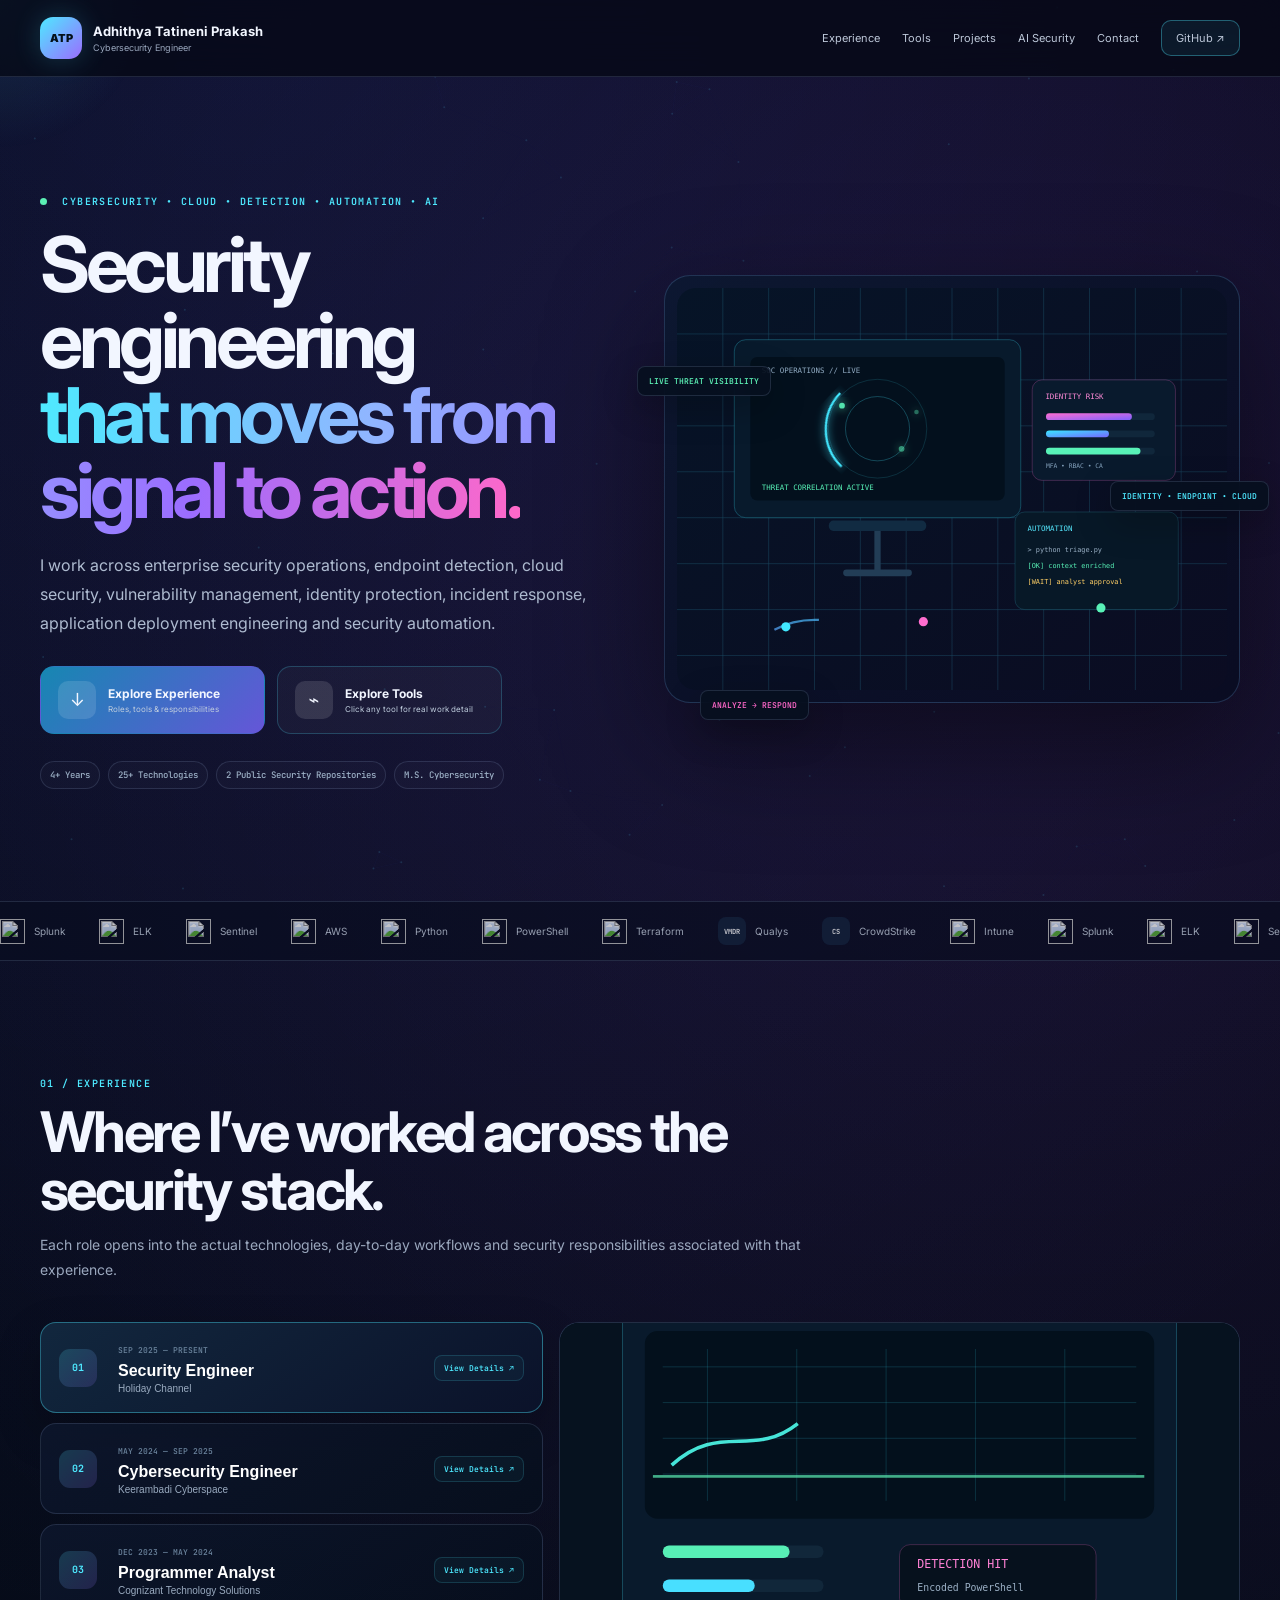
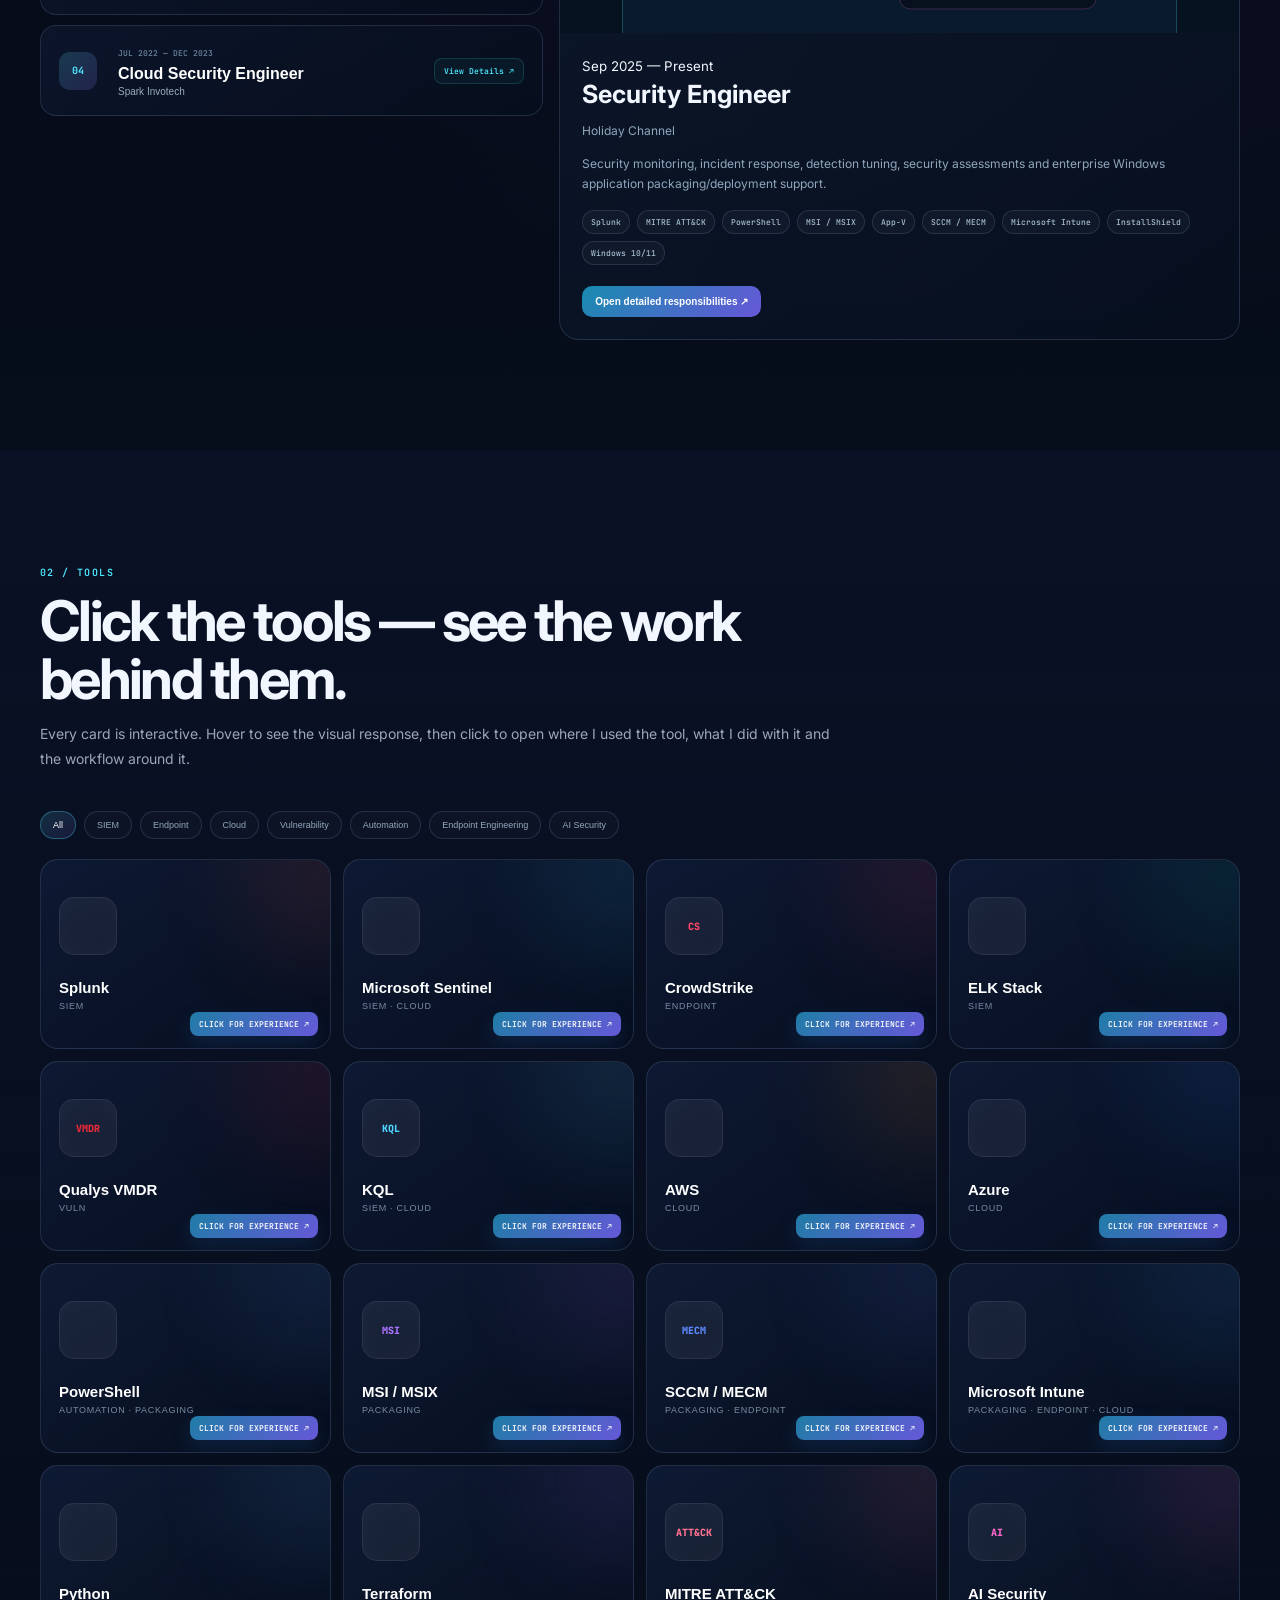
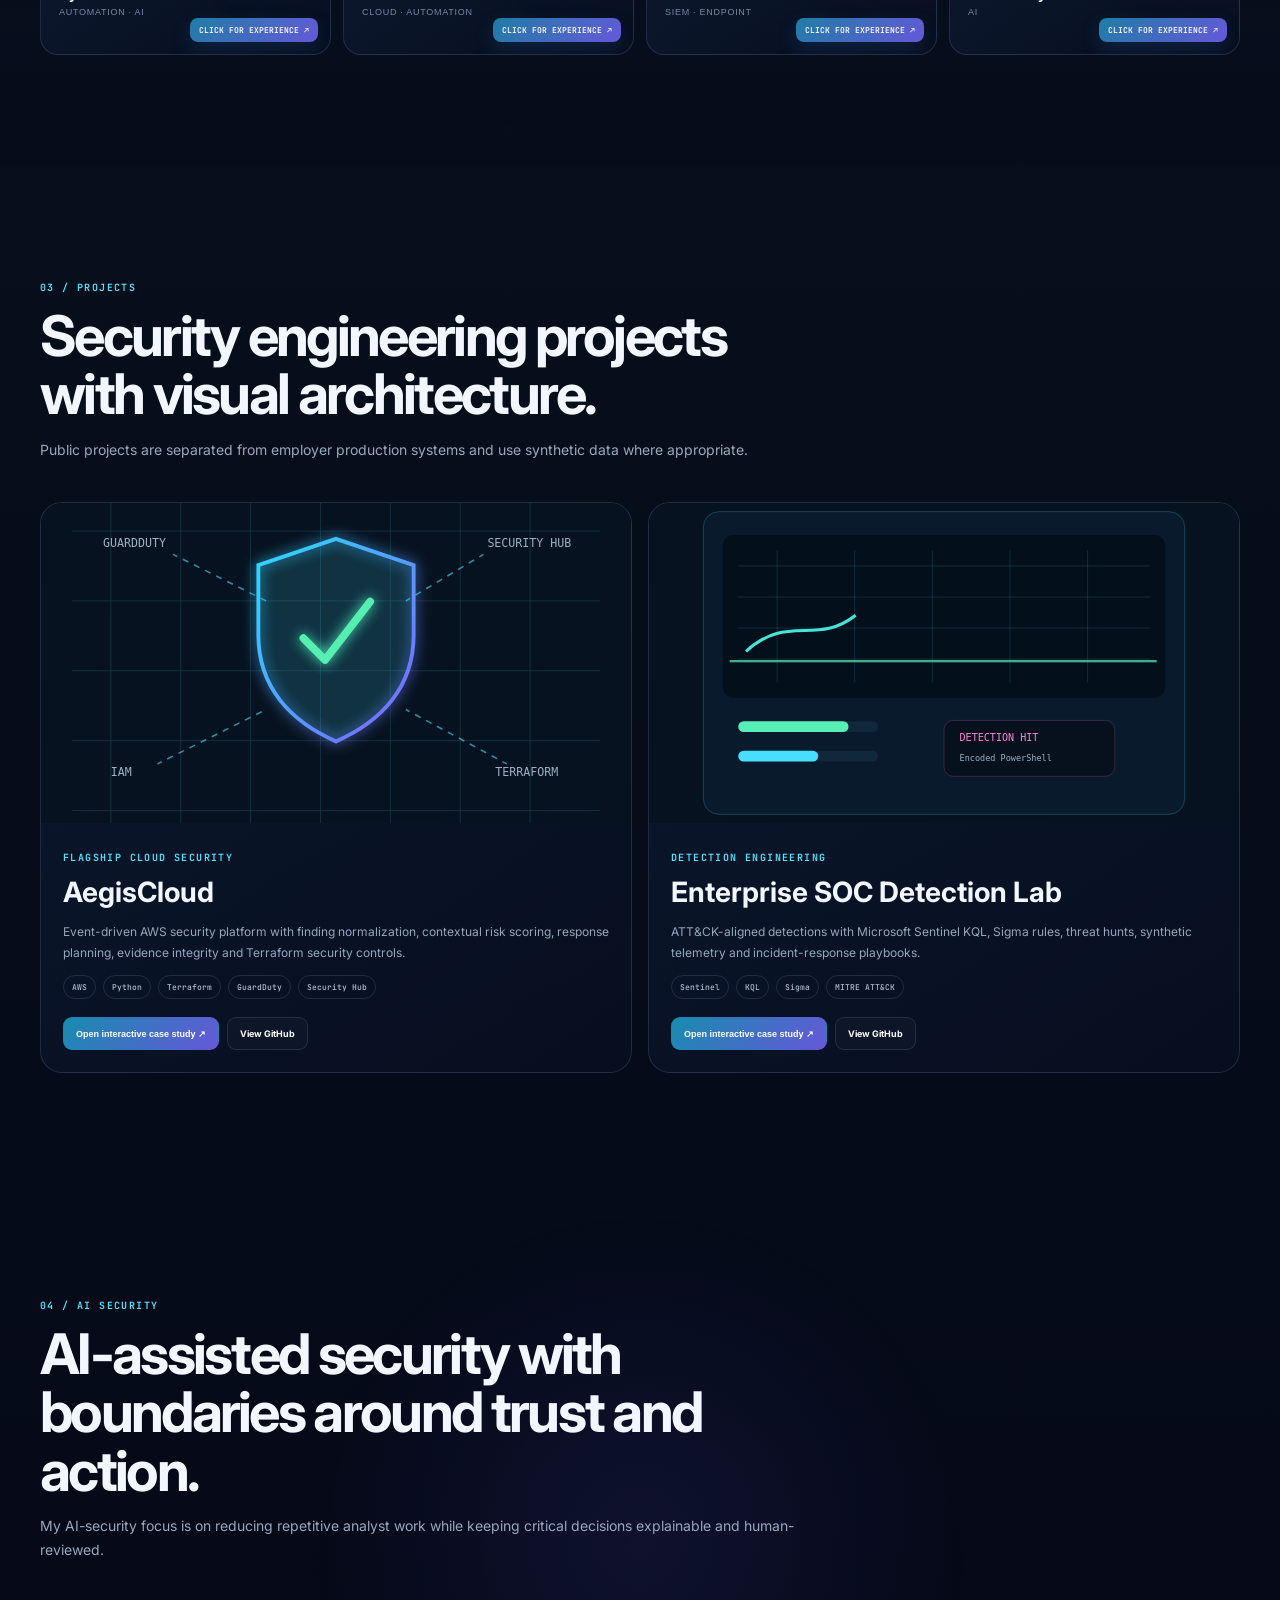
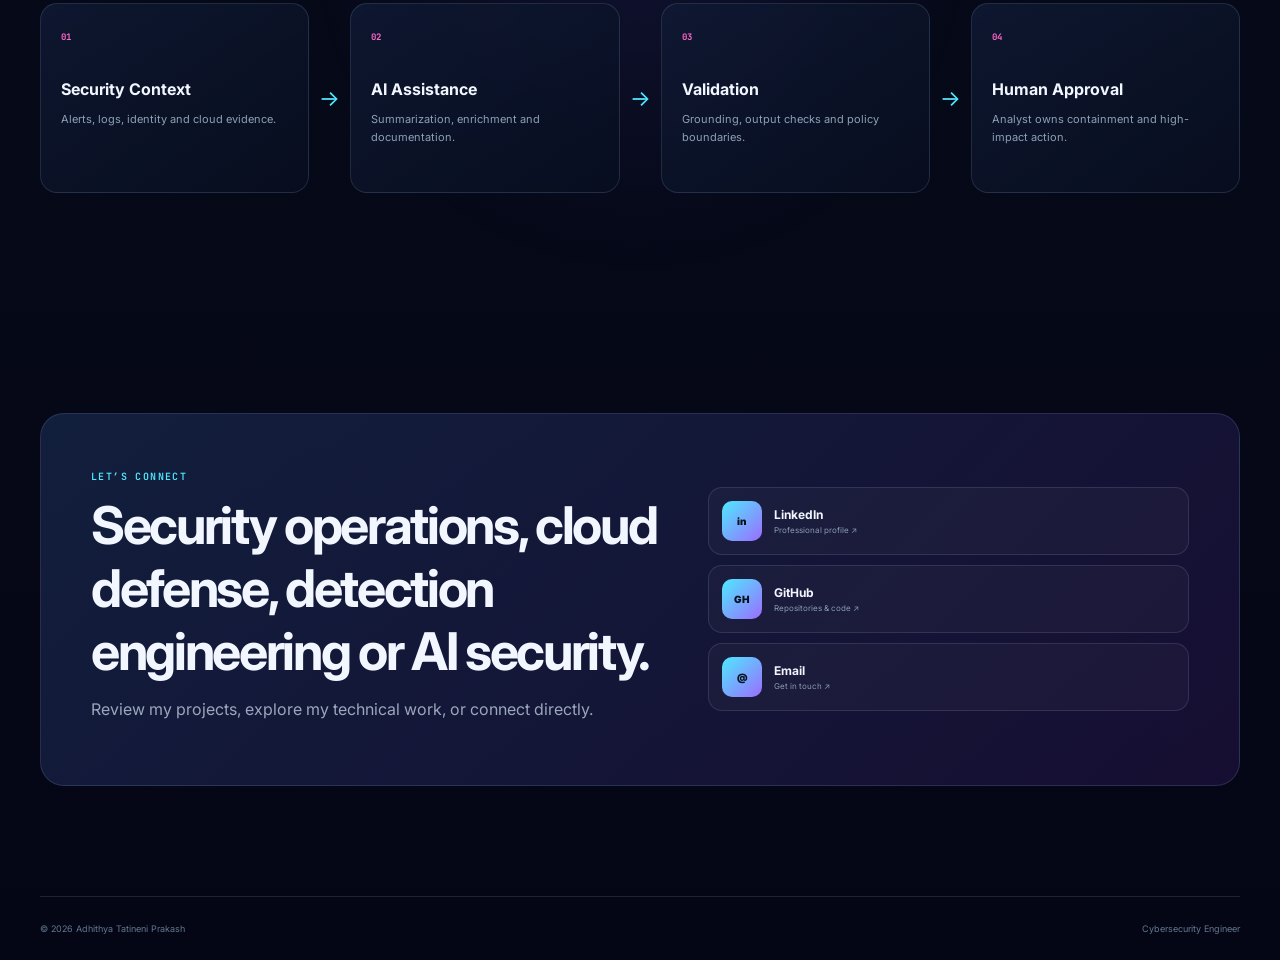
==== commit 00462604: "Redesign portfolio with interactive cybersecurity visuals" ====
--- a/index.html
+++ b/index.html
@@ -1,310 +1,150 @@
 <!doctype html>
 <html lang="en">
 <head>
-  <meta charset="utf-8">
-  <meta name="viewport" content="width=device-width,initial-scale=1">
-  <meta name="description" content="Adhithya Tatineni Prakash — Cybersecurity Engineer portfolio covering security operations, detection engineering, cloud security, vulnerability management, endpoint engineering, automation and AI security.">
-  <meta name="theme-color" content="#050914">
-  <title>Adhithya Tatineni Prakash | Cybersecurity & AI Security Engineer</title>
-  <link rel="preconnect" href="https://fonts.googleapis.com">
-  <link rel="preconnect" href="https://fonts.gstatic.com" crossorigin>
-  <link href="https://fonts.googleapis.com/css2?family=Inter:wght@400;500;600;700;800;900&family=JetBrains+Mono:wght@400;500;600&display=swap" rel="stylesheet">
-  <link rel="stylesheet" href="styles.css">
+<meta charset="utf-8">
+<meta name="viewport" content="width=device-width,initial-scale=1">
+<meta name="description" content="Adhithya Tatineni Prakash — Cybersecurity Engineer portfolio covering security operations, detection engineering, cloud security, vulnerability management, endpoint engineering, automation and AI security.">
+<meta name="theme-color" content="#07071a">
+<title>Adhithya Tatineni Prakash | Cybersecurity Engineer</title>
+<link rel="preconnect" href="https://fonts.googleapis.com">
+<link rel="preconnect" href="https://fonts.gstatic.com" crossorigin>
+<link href="https://fonts.googleapis.com/css2?family=Inter:wght@400;500;600;700;800;900&family=JetBrains+Mono:wght@400;500;600&display=swap" rel="stylesheet">
+<link rel="stylesheet" href="styles.css">
 </head>
 <body>
-  <canvas id="bgCanvas"></canvas>
-  <div class="aurora aurora-a"></div><div class="aurora aurora-b"></div>
-  <div class="grid-overlay"></div>
+<canvas id="particles"></canvas>
+<div class="cursor-glow" id="cursorGlow"></div>
+<div class="scroll-progress" id="scrollProgress"></div>
 
-  <header class="site-header">
-    <nav class="nav container">
-      <a class="brand" href="#home">
-        <span class="brand-mark">ATP</span>
-        <span><b>Adhithya Tatineni Prakash</b><small>Cybersecurity Engineer</small></span>
-      </a>
-      <button class="menu-btn" id="menuBtn" aria-label="Toggle navigation">☰</button>
-      <div class="nav-links" id="navLinks">
-        <a href="#home">Home</a>
-        <a href="#experience">Experience</a>
-        <a href="#tools">Tools</a>
-        <a href="#projects">Projects</a>
-        <a href="#ai">AI Security</a>
-        <a href="#credentials">Credentials</a>
-        <a class="nav-cta" href="#contact">Connect</a>
-      </div>
-    </nav>
-  </header>
+<header class="header">
+  <nav class="nav container">
+    <a class="brand" href="#home">
+      <span class="brand-badge">ATP</span>
+      <span class="brand-text"><b>Adhithya Tatineni Prakash</b><small>Cybersecurity Engineer</small></span>
+    </a>
+    <button class="menu" id="menu">☰</button>
+    <div class="navlinks" id="navlinks">
+      <a href="#experience">Experience</a><a href="#tools">Tools</a><a href="#projects">Projects</a><a href="#ai">AI Security</a><a href="#contact">Contact</a>
+      <a class="nav-button" target="_blank" rel="noopener" href="https://github.com/Adhithyaprakash23">GitHub ↗</a>
+    </div>
+  </nav>
+</header>
 
-  <main>
-    <section id="home" class="hero container">
-      <div class="hero-copy reveal">
-        <span class="eyebrow"><i class="pulse"></i> SECURITY OPERATIONS • CLOUD • DETECTION • AUTOMATION • AI SECURITY</span>
-        <h1>Cybersecurity engineering<br><span>across the full defensive stack.</span></h1>
-        <p class="hero-lead">
-          I work across enterprise security operations, endpoint detection, cloud security, vulnerability management,
-          identity protection, incident response, application deployment engineering and security automation.
-          My experience spans SIEM, EDR, cloud monitoring, KQL/SPL investigations, Windows endpoint engineering,
-          control assurance and Python/PowerShell-driven automation.
-        </p>
-        <div class="hero-actions">
-          <a class="btn primary" href="#experience">Explore my experience ↓</a>
-          <a class="btn" href="#tools">Explore tools</a>
-          <a class="btn" target="_blank" rel="noopener" href="https://github.com/Adhithyaprakash23">GitHub ↗</a>
-          <a class="btn" target="_blank" rel="noopener" href="https://www.linkedin.com/in/adhithyaprakash">LinkedIn ↗</a>
-        </div>
-        <div class="hero-stats">
-          <div><b>4+</b><span>Years</span><small>Cybersecurity experience</small></div>
-          <div><b>4</b><span>Core roles</span><small>Security engineering</small></div>
-          <div><b>25+</b><span>Tools & technologies</span><small>Security + endpoint stack</small></div>
-          <div><b>2</b><span>Flagship projects</span><small>Public GitHub repositories</small></div>
-        </div>
-      </div>
+<main>
+<section id="home" class="hero container">
+  <div class="hero-copy reveal">
+    <span class="eyebrow"><i></i> CYBERSECURITY • CLOUD • DETECTION • AUTOMATION • AI</span>
+    <h1>Security engineering<br><span>that moves from signal to action.</span></h1>
+    <p>
+      I work across enterprise security operations, endpoint detection, cloud security, vulnerability management,
+      identity protection, incident response, application deployment engineering and security automation.
+    </p>
+    <div class="hero-buttons">
+      <a class="cta cta-primary" href="#experience"><span class="cta-icon">↓</span><span><b>Explore Experience</b><small>Roles, tools & responsibilities</small></span></a>
+      <a class="cta cta-secondary" href="#tools"><span class="cta-icon">⌁</span><span><b>Explore Tools</b><small>Click any tool for real work detail</small></span></a>
+    </div>
+    <div class="hero-pills"><span>4+ Years</span><span>25+ Technologies</span><span>2 Public Security Repositories</span><span>M.S. Cybersecurity</span></div>
+  </div>
+  <div class="hero-art reveal delay">
+    <div class="art-frame">
+      <img src="assets/hero-workstation.svg" alt="Animated cybersecurity workstation">
+      <div class="floating-badge fb1">LIVE THREAT VISIBILITY</div>
+      <div class="floating-badge fb2">IDENTITY • ENDPOINT • CLOUD</div>
+      <div class="floating-badge fb3">ANALYZE → RESPOND</div>
+    </div>
+  </div>
+</section>
 
-      <div class="hero-visual reveal delay-1">
-        <div class="soc-console tilt">
-          <div class="console-head">
-            <span>ATP // SECURITY OPERATIONS</span><span class="live">● LIVE</span>
-          </div>
-          <div class="radar">
-            <div class="ring r1"></div><div class="ring r2"></div><div class="ring r3"></div>
-            <div class="sweep"></div>
-            <div class="core">
-              <svg viewBox="0 0 100 110"><path d="M50 4 91 18v34c0 27-17 45-41 55C26 97 9 79 9 52V18z"/><path d="M31 56l12 12 27-31"/></svg>
-            </div>
-            <button class="radar-node n1" data-mini="Sentinel">SIEM</button>
-            <button class="radar-node n2" data-mini="CrowdStrike">EDR</button>
-            <button class="radar-node n3" data-mini="AWS">AWS</button>
-            <button class="radar-node n4" data-mini="Qualys">VM</button>
-            <button class="radar-node n5" data-mini="Entra">IAM</button>
-          </div>
-          <div class="console-feed" id="consoleFeed"></div>
-          <div class="console-status">
-            <div><span>Threat detection</span><b>ACTIVE</b></div>
-            <div><span>Cloud visibility</span><b>ACTIVE</b></div>
-            <div><span>Endpoint telemetry</span><b>ACTIVE</b></div>
-            <div><span>Automation</span><b>READY</b></div>
-          </div>
-        </div>
-      </div>
-    </section>
+<section class="logo-marquee">
+ <div class="logo-track">
+  <div class="logo-item"><img src="https://cdn.simpleicons.org/splunk/FFFFFF"><span>Splunk</span></div>
+  <div class="logo-item"><img src="https://cdn.simpleicons.org/elastic/00BFB3"><span>ELK</span></div>
+  <div class="logo-item"><img src="https://cdn.simpleicons.org/microsoftazure/0078D4"><span>Sentinel</span></div>
+  <div class="logo-item"><img src="https://cdn.simpleicons.org/amazonwebservices/FF9900"><span>AWS</span></div>
+  <div class="logo-item"><img src="https://cdn.simpleicons.org/python/3776AB"><span>Python</span></div>
+  <div class="logo-item"><img src="https://cdn.simpleicons.org/powershell/5391FE"><span>PowerShell</span></div>
+  <div class="logo-item"><img src="https://cdn.simpleicons.org/terraform/844FBA"><span>Terraform</span></div>
+  <div class="logo-item"><span class="logo-fallback">VMDR</span><span>Qualys</span></div>
+  <div class="logo-item"><span class="logo-fallback">CS</span><span>CrowdStrike</span></div>
+  <div class="logo-item"><img src="https://cdn.simpleicons.org/microsoft/5E5E5E"><span>Intune</span></div>
+  <div class="logo-item"><img src="https://cdn.simpleicons.org/splunk/FFFFFF"><span>Splunk</span></div>
+  <div class="logo-item"><img src="https://cdn.simpleicons.org/elastic/00BFB3"><span>ELK</span></div>
+  <div class="logo-item"><img src="https://cdn.simpleicons.org/microsoftazure/0078D4"><span>Sentinel</span></div>
+  <div class="logo-item"><img src="https://cdn.simpleicons.org/amazonwebservices/FF9900"><span>AWS</span></div>
+ </div>
+</section>
 
-    <div class="ticker">
-      <div class="ticker-track">
-        <span>MICROSOFT SENTINEL</span><i>◆</i><span>SPLUNK</span><i>◆</i><span>CROWDSTRIKE</span><i>◆</i>
-        <span>ELK STACK</span><i>◆</i><span>QUALYS VMDR</span><i>◆</i><span>AWS</span><i>◆</i><span>AZURE</span><i>◆</i>
-        <span>KQL</span><i>◆</i><span>PYTHON</span><i>◆</i><span>POWERSHELL</span><i>◆</i><span>INTUNE</span><i>◆</i>
-        <span>MICROSOFT SENTINEL</span><i>◆</i><span>SPLUNK</span><i>◆</i><span>CROWDSTRIKE</span><i>◆</i>
-        <span>ELK STACK</span><i>◆</i><span>QUALYS VMDR</span><i>◆</i><span>AWS</span><i>◆</i><span>AZURE</span><i>◆</i>
-      </div>
-    </div>
+<section id="experience" class="section container">
+ <div class="section-title reveal"><span>01 / EXPERIENCE</span><h2>Where I’ve worked across the security stack.</h2><p>Each role opens into the actual technologies, day-to-day workflows and security responsibilities associated with that experience.</p></div>
+ <div class="experience-layout">
+  <div class="experience-list">
+   <button class="experience-card active reveal" data-role="holiday">
+    <span class="role-number">01</span><div><small>SEP 2025 — PRESENT</small><h3>Security Engineer</h3><p>Holiday Channel</p></div><span class="explore">View Details ↗</span>
+   </button>
+   <button class="experience-card reveal" data-role="keerambadi">
+    <span class="role-number">02</span><div><small>MAY 2024 — SEP 2025</small><h3>Cybersecurity Engineer</h3><p>Keerambadi Cyberspace</p></div><span class="explore">View Details ↗</span>
+   </button>
+   <button class="experience-card reveal" data-role="cognizant">
+    <span class="role-number">03</span><div><small>DEC 2023 — MAY 2024</small><h3>Programmer Analyst</h3><p>Cognizant Technology Solutions</p></div><span class="explore">View Details ↗</span>
+   </button>
+   <button class="experience-card reveal" data-role="spark">
+    <span class="role-number">04</span><div><small>JUL 2022 — DEC 2023</small><h3>Cloud Security Engineer</h3><p>Spark Invotech</p></div><span class="explore">View Details ↗</span>
+   </button>
+  </div>
+  <div class="experience-preview reveal delay">
+   <div class="preview-image"><img src="assets/soc-scanner.svg" alt="Animated SOC scanning illustration"></div>
+   <div class="preview-content" id="experiencePreview"></div>
+  </div>
+ </div>
+</section>
 
-    <section id="experience" class="section container">
-      <div class="section-heading reveal">
-        <span class="kicker">01 / EXPERIENCE</span>
-        <h2>Security work across operations, endpoint, cloud and engineering.</h2>
-        <p>Each role opens into the technical responsibilities, day-to-day workflows, tools and security work associated with that experience.</p>
-      </div>
+<section id="tools" class="section tool-section">
+ <div class="container">
+  <div class="section-title reveal"><span>02 / TOOLS</span><h2>Click the tools — see the work behind them.</h2><p>Every card is interactive. Hover to see the visual response, then click to open where I used the tool, what I did with it and the workflow around it.</p></div>
+  <div class="tool-filters reveal">
+   <button class="filter active" data-filter="all">All</button><button class="filter" data-filter="siem">SIEM</button><button class="filter" data-filter="endpoint">Endpoint</button><button class="filter" data-filter="cloud">Cloud</button><button class="filter" data-filter="vuln">Vulnerability</button><button class="filter" data-filter="automation">Automation</button><button class="filter" data-filter="packaging">Endpoint Engineering</button><button class="filter" data-filter="ai">AI Security</button>
+  </div>
+  <div class="tools-grid" id="toolsGrid"></div>
+ </div>
+</section>
 
-      <div class="timeline">
-        <article class="role-card reveal">
-          <div class="role-dot"></div>
-          <div class="role-top">
-            <div>
-              <span class="date">SEP 2025 — PRESENT</span>
-              <h3>Security Engineer</h3>
-              <p>Holiday Channel</p>
-            </div>
-            <button class="btn mini role-open" data-role="holiday">Open role details ↗</button>
-          </div>
-          <p class="role-summary">
-            Security monitoring, alert triage, incident response, detection tuning, security assessments and enterprise Windows application packaging/deployment support.
-          </p>
-          <div class="role-tags"><span>Splunk</span><span>Incident Response</span><span>MITRE ATT&CK</span><span>PowerShell</span><span>Intune</span><span>SCCM/MECM</span></div>
-        </article>
+<section id="projects" class="section container">
+ <div class="section-title reveal"><span>03 / PROJECTS</span><h2>Security engineering projects with visual architecture.</h2><p>Public projects are separated from employer production systems and use synthetic data where appropriate.</p></div>
+ <div class="projects-grid">
+  <article class="project-card reveal tilt">
+   <div class="project-media"><img src="assets/cloud-shield.svg" alt="AegisCloud animated architecture"></div>
+   <div class="project-copy"><span class="project-type">FLAGSHIP CLOUD SECURITY</span><h3>AegisCloud</h3><p>Event-driven AWS security platform with finding normalization, contextual risk scoring, response planning, evidence integrity and Terraform security controls.</p><div class="tags"><span>AWS</span><span>Python</span><span>Terraform</span><span>GuardDuty</span><span>Security Hub</span></div><div class="project-actions"><button class="cta-mini project-open" data-project="aegis">Open interactive case study ↗</button><a class="cta-mini secondary" target="_blank" href="https://github.com/Adhithyaprakash23/aegiscloud-autonomous-security">View GitHub</a></div></div>
+  </article>
+  <article class="project-card reveal tilt">
+   <div class="project-media"><img src="assets/soc-scanner.svg" alt="SOC detection animated scanner"></div>
+   <div class="project-copy"><span class="project-type">DETECTION ENGINEERING</span><h3>Enterprise SOC Detection Lab</h3><p>ATT&CK-aligned detections with Microsoft Sentinel KQL, Sigma rules, threat hunts, synthetic telemetry and incident-response playbooks.</p><div class="tags"><span>Sentinel</span><span>KQL</span><span>Sigma</span><span>MITRE ATT&CK</span></div><div class="project-actions"><button class="cta-mini project-open" data-project="soc">Open interactive case study ↗</button><a class="cta-mini secondary" target="_blank" href="https://github.com/Adhithyaprakash23/enterprise-soc-detection-lab">View GitHub</a></div></div>
+  </article>
+ </div>
+</section>
 
-        <article class="role-card reveal delay-1">
-          <div class="role-dot"></div>
-          <div class="role-top">
-            <div>
-              <span class="date">MAY 2024 — SEP 2025</span>
-              <h3>Cybersecurity Engineer</h3>
-              <p>Keerambadi Cyberspace</p>
-            </div>
-            <button class="btn mini role-open" data-role="keerambadi">Open role details ↗</button>
-          </div>
-          <p class="role-summary">
-            Endpoint detection and response, malware investigations, threat hunting, vulnerability response, cloud threat reviews and security-control validation.
-          </p>
-          <div class="role-tags"><span>CrowdStrike</span><span>EDR</span><span>Threat Hunting</span><span>Vulnerability Response</span><span>MITRE ATT&CK</span></div>
-        </article>
+<section id="ai" class="section ai-section">
+ <div class="container">
+  <div class="section-title reveal"><span>04 / AI SECURITY</span><h2>AI-assisted security with boundaries around trust and action.</h2><p>My AI-security focus is on reducing repetitive analyst work while keeping critical decisions explainable and human-reviewed.</p></div>
+  <div class="ai-flow reveal">
+    <div class="ai-node"><b>01</b><h3>Security Context</h3><p>Alerts, logs, identity and cloud evidence.</p></div><i>→</i>
+    <div class="ai-node"><b>02</b><h3>AI Assistance</h3><p>Summarization, enrichment and documentation.</p></div><i>→</i>
+    <div class="ai-node"><b>03</b><h3>Validation</h3><p>Grounding, output checks and policy boundaries.</p></div><i>→</i>
+    <div class="ai-node"><b>04</b><h3>Human Approval</h3><p>Analyst owns containment and high-impact action.</p></div>
+  </div>
+ </div>
+</section>
 
-        <article class="role-card reveal">
-          <div class="role-dot"></div>
-          <div class="role-top">
-            <div>
-              <span class="date">DEC 2023 — MAY 2024</span>
-              <h3>Programmer Analyst</h3>
-              <p>Cognizant Technology Solutions</p>
-            </div>
-            <button class="btn mini role-open" data-role="cognizant">Open role details ↗</button>
-          </div>
-          <p class="role-summary">
-            Centralized log review, security monitoring, anomaly investigation, secure scripting/authentication reviews, technical risk documentation and incident findings.
-          </p>
-          <div class="role-tags"><span>ELK Stack</span><span>Log Analysis</span><span>Secure Code</span><span>Threat Investigation</span><span>Python</span></div>
-        </article>
+<section id="contact" class="section container">
+ <div class="contact-card reveal">
+  <div><span class="section-kicker">LET’S CONNECT</span><h2>Security operations, cloud defense, detection engineering or AI security.</h2><p>Review my projects, explore my technical work, or connect directly.</p></div>
+  <div class="contact-actions"><a class="big-link linkedin" target="_blank" href="https://www.linkedin.com/in/adhithyaprakash"><span>in</span><div><b>LinkedIn</b><small>Professional profile ↗</small></div></a><a class="big-link github" target="_blank" href="https://github.com/Adhithyaprakash23"><span>GH</span><div><b>GitHub</b><small>Repositories & code ↗</small></div></a><a class="big-link email" href="mailto:adhithyaprakash23@gmail.com"><span>@</span><div><b>Email</b><small>Get in touch ↗</small></div></a></div>
+ </div>
+</section>
+</main>
 
-        <article class="role-card reveal delay-1">
-          <div class="role-dot"></div>
-          <div class="role-top">
-            <div>
-              <span class="date">JUL 2022 — DEC 2023</span>
-              <h3>Cloud Security Engineer</h3>
-              <p>Spark Invotech</p>
-            </div>
-            <button class="btn mini role-open" data-role="spark">Open role details ↗</button>
-          </div>
-          <p class="role-summary">
-            Cloud SIEM, identity monitoring, KQL investigations, cloud security configuration reviews, DLP, SaaS security reviews, SOAR process improvement and cloud incident reporting.
-          </p>
-          <div class="role-tags"><span>Microsoft Sentinel</span><span>KQL</span><span>Azure</span><span>AWS</span><span>Microsoft 365</span><span>DLP</span></div>
-        </article>
-      </div>
-    </section>
+<footer><div class="container footer"><span>© <span id="year"></span> Adhithya Tatineni Prakash</span><span>Cybersecurity Engineer</span></div></footer>
 
-    <section id="tools" class="section tools-section">
-      <div class="container">
-        <div class="section-heading reveal">
-          <span class="kicker">02 / TOOLS & TECHNOLOGY</span>
-          <h2>Click a tool. See exactly where and how I used it.</h2>
-          <p>The tool explorer connects technologies directly to the roles, security workflows, investigations and engineering tasks associated with my experience.</p>
-        </div>
-
-        <div class="tool-controls reveal">
-          <button class="tool-filter active" data-filter="all">All</button>
-          <button class="tool-filter" data-filter="siem">SIEM & Detection</button>
-          <button class="tool-filter" data-filter="endpoint">Endpoint</button>
-          <button class="tool-filter" data-filter="cloud">Cloud & Identity</button>
-          <button class="tool-filter" data-filter="vuln">Vulnerability</button>
-          <button class="tool-filter" data-filter="automation">Automation</button>
-          <button class="tool-filter" data-filter="packaging">Endpoint Engineering</button>
-          <button class="tool-filter" data-filter="assurance">Assurance</button>
-          <button class="tool-filter" data-filter="ai">AI Security</button>
-        </div>
-        <div id="toolGrid" class="tool-grid reveal"></div>
-      </div>
-    </section>
-
-    <section id="projects" class="section container">
-      <div class="section-heading reveal">
-        <span class="kicker">03 / PROJECTS</span>
-        <h2>Security engineering projects with code, architecture and investigation detail.</h2>
-        <p>The public projects below are separate from employer production systems and contain synthetic data where needed.</p>
-      </div>
-      <div class="projects-grid">
-        <article class="project-card flagship tilt reveal">
-          <div class="project-badge">FLAGSHIP / CLOUD SECURITY</div>
-          <div class="project-motion cloud-motion">
-            <div class="project-core">AWS</div>
-            <span class="orbit-dot d1">GD</span><span class="orbit-dot d2">SH</span><span class="orbit-dot d3">IAM</span><span class="orbit-dot d4">TF</span>
-          </div>
-          <h3>AegisCloud</h3>
-          <p>Event-driven AWS cloud security platform with finding normalization, contextual risk scoring, response planning, evidence integrity and Terraform security controls.</p>
-          <div class="project-tags"><span>Python</span><span>Terraform</span><span>GuardDuty</span><span>Security Hub</span><span>KMS</span></div>
-          <div class="project-actions">
-            <button class="btn mini project-open" data-project="aegis">Detailed case study</button>
-            <a class="btn mini" target="_blank" rel="noopener" href="https://github.com/Adhithyaprakash23/aegiscloud-autonomous-security">GitHub ↗</a>
-          </div>
-        </article>
-
-        <article class="project-card tilt reveal delay-1">
-          <div class="project-badge">DETECTION ENGINEERING</div>
-          <div class="project-motion soc-motion">
-            <div class="soc-pulse p1"></div><div class="soc-pulse p2"></div><div class="soc-pulse p3"></div>
-            <div class="project-core green">SOC</div>
-          </div>
-          <h3>Enterprise SOC Detection Engineering Lab</h3>
-          <p>Ten ATT&CK-aligned detections with Microsoft Sentinel KQL, Sigma rules, threat hunts, synthetic telemetry and incident-response playbooks.</p>
-          <div class="project-tags"><span>Sentinel</span><span>KQL</span><span>Sigma</span><span>MITRE ATT&CK</span><span>Python</span></div>
-          <div class="project-actions">
-            <button class="btn mini project-open" data-project="soc">Detailed case study</button>
-            <a class="btn mini" target="_blank" rel="noopener" href="https://github.com/Adhithyaprakash23/enterprise-soc-detection-lab">GitHub ↗</a>
-          </div>
-        </article>
-
-        <article class="project-card tilt reveal">
-          <div class="project-badge">VULNERABILITY MANAGEMENT</div>
-          <div class="project-motion vuln-motion">
-            <div class="risk-bar"><i style="--w:89%"></i></div><div class="risk-bar"><i style="--w:72%"></i></div><div class="risk-bar"><i style="--w:55%"></i></div>
-            <div class="risk-score">RISK<br><b>PRIORITIZE</b></div>
-          </div>
-          <h3>Enterprise Risk & Vulnerability Management</h3>
-          <p>Qualys VMDR-centered risk analysis, vulnerability testing, remediation tracking, security reporting and prioritization based on technical and business context.</p>
-          <div class="project-tags"><span>Qualys VMDR</span><span>CVSS</span><span>Risk Analysis</span><span>Remediation</span></div>
-          <div class="project-actions"><button class="btn mini project-open" data-project="vuln">Detailed case study</button></div>
-        </article>
-
-        <article class="project-card tilt reveal delay-1">
-          <div class="project-badge">ENDPOINT ENGINEERING</div>
-          <div class="project-motion packaging-motion">
-            <div class="pkg">MSI</div><span>→</span><div class="pkg">TEST</div><span>→</span><div class="pkg">DEPLOY</div>
-          </div>
-          <h3>Enterprise Application Packaging & Deployment</h3>
-          <p>Packaging, testing, deployment and troubleshooting across Windows desktop environments using MSI, MSIX, App-V, SCCM/MECM, Intune, InstallShield and PowerShell.</p>
-          <div class="project-tags"><span>MSI/MSIX</span><span>App-V</span><span>SCCM</span><span>Intune</span><span>PowerShell</span></div>
-          <div class="project-actions"><button class="btn mini project-open" data-project="packaging">Detailed case study</button></div>
-        </article>
-      </div>
-    </section>
-
-    <section id="ai" class="section container ai-section">
-      <div class="section-heading reveal">
-        <span class="kicker">04 / AI SECURITY & AUTOMATION</span>
-        <h2>AI-assisted security work with controls around trust and action.</h2>
-        <p>I use automation to reduce repetitive analyst work, improve documentation and structure security decisions. My AI-security focus is on grounded context, output validation, human approval and least-privilege tool access.</p>
-      </div>
-      <div class="ai-grid">
-        <article class="ai-card reveal"><span>01</span><h3>AI-assisted documentation</h3><p>Security and cloud incident reporting workflows where AI can help organize technical context while final decisions remain analyst-owned.</p></article>
-        <article class="ai-card reveal delay-1"><span>02</span><h3>Security triage assistance</h3><p>Structured enrichment, evidence summarization and investigation guidance that supports analysts without bypassing verification.</p></article>
-        <article class="ai-card reveal"><span>03</span><h3>Agent security controls</h3><p>Prompt-injection awareness, least-privilege tool access, output validation, data boundaries and explicit approval for high-impact actions.</p></article>
-        <article class="ai-card reveal delay-1"><span>04</span><h3>Explainable automation</h3><p>Transparent scoring, deterministic policy checks and auditable decision paths so security automation can be reviewed and tuned.</p></article>
-      </div>
-    </section>
-
-    <section id="credentials" class="section container">
-      <div class="section-heading reveal">
-        <span class="kicker">05 / EDUCATION & CREDENTIALS</span>
-        <h2>Security education backed by hands-on engineering.</h2>
-      </div>
-      <div class="credentials-grid">
-        <article class="credential reveal"><div class="credential-logo">UNC</div><div><h3>M.S. Cybersecurity</h3><p>University of North Carolina at Charlotte</p><small>Network security, secure programming, computer forensics, malware analysis, privacy and cryptography.</small></div></article>
-        <article class="credential reveal delay-1"><div class="credential-logo">S+</div><div><h3>CompTIA Security+</h3><p>SY0-701</p><small>Security fundamentals, operations, architecture, risk and incident response.</small></div></article>
-        <article class="credential reveal"><div class="credential-logo">MS</div><div><h3>Microsoft Security Certifications</h3><p>SC-100 · AZ-500 · SC-200 · SC-300 · SC-400 · AZ-204</p><small>Security architecture, cloud security, security operations, identity and information protection.</small></div></article>
-        <article class="credential reveal delay-1"><div class="credential-logo">GCP</div><div><h3>Google Cloud Security</h3><p>Cloud security skill badges</p><small>Secure cloud networking and cloud-security fundamentals.</small></div></article>
-      </div>
-    </section>
-
-    <section id="contact" class="section container">
-      <div class="contact-card reveal">
-        <span class="kicker">06 / CONNECT</span>
-        <h2>Cybersecurity engineering, cloud defense, detection or AI security.</h2>
-        <p>Explore my work, review the code, or connect with me directly.</p>
-        <div class="hero-actions centered">
-          <a class="btn primary" target="_blank" rel="noopener" href="https://www.linkedin.com/in/adhithyaprakash">LinkedIn ↗</a>
-          <a class="btn" target="_blank" rel="noopener" href="https://github.com/Adhithyaprakash23">GitHub ↗</a>
-          <a class="btn" href="mailto:adhithyaprakash23@gmail.com">Email</a>
-        </div>
-      </div>
-    </section>
-  </main>
-
-  <footer><div class="container footer-inner"><span>© <span id="year"></span> Adhithya Tatineni Prakash</span><span>Cybersecurity & AI Security Engineering</span></div></footer>
-
-  <dialog id="experienceModal" class="experience-modal">
-    <button class="close" id="closeModal">×</button>
-    <div id="modalBody"></div>
-  </dialog>
-
-  <script src="script.js"></script>
+<dialog id="modal"><button class="modal-close" id="modalClose">×</button><div id="modalContent"></div></dialog>
+<script src="script.js"></script>
 </body>
 </html>
--- a/styles.css
+++ b/styles.css
@@ -1,22 +1,20 @@
-:root{
-  --bg:#040914;--bg2:#071323;--panel:rgba(9,23,40,.78);--panel2:rgba(6,16,29,.94);
-  --text:#edf7ff;--muted:#91a8bf;--line:rgba(129,177,219,.16);--cyan:#49e5ff;--blue:#5b8cff;
-  --violet:#a77bff;--pink:#ff63c5;--green:#5df2af;--amber:#ffc857;--danger:#ff6987;--max:1200px
-}
-*{box-sizing:border-box}html{scroll-behavior:smooth}body{margin:0;background:#040914;color:var(--text);font-family:Inter,system-ui,sans-serif;overflow-x:hidden}
-a{text-decoration:none;color:inherit}button{font:inherit}.container{width:min(var(--max),calc(100% - 36px));margin:auto}
-#bgCanvas{position:fixed;inset:0;z-index:-4;opacity:.6}.grid-overlay{position:fixed;inset:0;z-index:-3;pointer-events:none;background-image:linear-gradient(rgba(73,229,255,.025) 1px,transparent 1px),linear-gradient(90deg,rgba(73,229,255,.025) 1px,transparent 1px);background-size:42px 42px;mask-image:linear-gradient(to bottom,rgba(0,0,0,.8),transparent 82%)}
-.aurora{position:fixed;z-index:-4;width:50vw;height:50vw;border-radius:50%;filter:blur(100px);opacity:.12;pointer-events:none}.aurora-a{background:#15bce1;left:-15vw;top:-18vw}.aurora-b{background:#8e54df;right:-15vw;top:8vw}
-.site-header{position:sticky;top:0;z-index:50;background:rgba(4,9,20,.72);backdrop-filter:blur(18px);border-bottom:1px solid var(--line)}.nav{height:74px;display:flex;align-items:center;justify-content:space-between}.brand{display:flex;align-items:center;gap:11px}.brand-mark{width:40px;height:40px;border-radius:12px;display:grid;place-items:center;background:linear-gradient(135deg,var(--cyan),var(--violet));color:#03121b;font-weight:900;font-size:11px;box-shadow:0 0 30px rgba(73,229,255,.18)}.brand span:last-child{display:flex;flex-direction:column}.brand b{font-size:13px}.brand small{font-size:9px;color:var(--muted);margin-top:3px}.nav-links{display:flex;gap:23px;align-items:center}.nav-links a{font-size:11px;color:#b3c3d4}.nav-links a:hover{color:white}.nav-cta{border:1px solid rgba(73,229,255,.32);padding:9px 14px;border-radius:9px;background:rgba(73,229,255,.06)}.menu-btn{display:none;color:white;background:none;border:0;font-size:24px}
-.hero{min-height:calc(100vh - 74px);display:grid;grid-template-columns:1.08fr .92fr;gap:50px;align-items:center;padding-top:60px;padding-bottom:70px}.eyebrow,.kicker,.date,.project-badge{font:600 10px/1.3 "JetBrains Mono",monospace;letter-spacing:.14em;color:var(--cyan)}.pulse{display:inline-block;width:7px;height:7px;border-radius:50%;background:var(--green);margin-right:8px;box-shadow:0 0 0 0 rgba(93,242,175,.55);animation:pulse 2s infinite}.hero h1{font-size:clamp(45px,6vw,77px);line-height:.97;letter-spacing:-.055em;margin:18px 0 23px}.hero h1 span{background:linear-gradient(90deg,var(--cyan),#88b8ff,var(--violet),var(--pink));-webkit-background-clip:text;background-clip:text;color:transparent}.hero-lead{font-size:16px;line-height:1.8;color:#a9bbcd;max-width:730px}.hero-actions{display:flex;gap:10px;flex-wrap:wrap;margin-top:26px}.centered{justify-content:center}.btn{border:1px solid var(--line);border-radius:10px;padding:11px 15px;background:rgba(255,255,255,.025);color:#e9f4ff;cursor:pointer;font-size:11px;font-weight:600;transition:.25s;display:inline-flex;align-items:center;justify-content:center}.btn:hover{transform:translateY(-2px);border-color:rgba(73,229,255,.45);background:rgba(73,229,255,.05)}.btn.primary{background:linear-gradient(135deg,#147ca8,#6658d7);border-color:transparent;box-shadow:0 13px 35px rgba(46,106,190,.22)}.btn.mini{padding:8px 11px;font-size:10px}.hero-stats{display:grid;grid-template-columns:repeat(4,1fr);gap:9px;margin-top:34px}.hero-stats div{border-top:1px solid var(--line);padding-top:13px;display:flex;flex-direction:column}.hero-stats b{font-size:23px}.hero-stats span{font-size:10px;margin-top:2px}.hero-stats small{font-size:8px;color:#6f869e;margin-top:4px}
-.soc-console{border:1px solid rgba(118,178,221,.22);background:linear-gradient(145deg,rgba(12,30,49,.92),rgba(5,15,28,.95));border-radius:22px;padding:15px;box-shadow:0 38px 100px rgba(0,0,0,.45),inset 0 1px rgba(255,255,255,.04);transform-style:preserve-3d}.console-head{display:flex;justify-content:space-between;color:#6f88a2;font:500 8px "JetBrains Mono"}.live{color:var(--green)}.radar{height:330px;position:relative;border-radius:14px;margin:13px 0;background:radial-gradient(circle,rgba(73,229,255,.1),transparent 57%),linear-gradient(rgba(86,132,171,.07) 1px,transparent 1px),linear-gradient(90deg,rgba(86,132,171,.07) 1px,transparent 1px);background-size:auto,27px 27px,27px 27px;overflow:hidden;display:grid;place-items:center}.ring{position:absolute;border:1px solid rgba(73,229,255,.16);border-radius:50%}.r1{width:100px;height:100px}.r2{width:200px;height:200px}.r3{width:305px;height:305px}.sweep{position:absolute;width:155px;height:155px;top:10px;left:50%;transform-origin:0 100%;background:linear-gradient(45deg,rgba(73,229,255,.13),transparent 58%);animation:scan 5s linear infinite}.core{width:72px;height:82px;z-index:3;filter:drop-shadow(0 0 22px rgba(73,229,255,.45))}.core svg{width:100%;height:100%;fill:rgba(73,229,255,.09);stroke:var(--cyan);stroke-width:4;stroke-linecap:round;stroke-linejoin:round}.radar-node{position:absolute;border:1px solid rgba(73,229,255,.25);background:#071726;color:#9eeeff;border-radius:8px;font:600 8px "JetBrains Mono";padding:7px 8px;cursor:pointer;box-shadow:0 0 20px rgba(73,229,255,.08);animation:float 4s ease-in-out infinite}.radar-node:hover{background:var(--cyan);color:#06111a;transform:scale(1.08)}.n1{left:16%;top:21%}.n2{right:16%;top:28%;animation-delay:.5s}.n3{left:21%;bottom:20%;animation-delay:1s}.n4{right:25%;bottom:17%;animation-delay:1.5s}.n5{right:10%;top:56%;animation-delay:2s}.console-feed{background:#02070c;border:1px solid rgba(93,242,175,.08);border-radius:9px;min-height:76px;padding:11px;font:500 8px/1.6 "JetBrains Mono";color:var(--green);overflow:hidden}.feed-line{animation:feedin .3s ease}.console-status{display:grid;grid-template-columns:repeat(4,1fr);gap:7px;margin-top:8px}.console-status div{border:1px solid var(--line);border-radius:8px;padding:8px;background:rgba(255,255,255,.018)}.console-status span,.console-status b{display:block}.console-status span{font-size:7px;color:#6e849a}.console-status b{font:500 8px "JetBrains Mono";color:var(--green);margin-top:3px}
-.ticker{overflow:hidden;border-top:1px solid var(--line);border-bottom:1px solid var(--line);background:rgba(8,20,34,.6)}.ticker-track{display:flex;width:max-content;gap:25px;align-items:center;padding:14px 0;animation:ticker 28s linear infinite}.ticker span{font:600 9px "JetBrains Mono";color:#8ba2b8;letter-spacing:.1em}.ticker i{font-style:normal;color:var(--cyan);font-size:6px}
-.section{padding:105px 0}.section-heading{max-width:790px;margin-bottom:38px}.section-heading h2{font-size:clamp(34px,5vw,54px);line-height:1.04;letter-spacing:-.047em;margin:12px 0}.section-heading p{color:var(--muted);font-size:14px;line-height:1.75}.timeline{position:relative;padding-left:28px}.timeline:before{content:"";position:absolute;left:6px;top:8px;bottom:8px;width:1px;background:linear-gradient(var(--cyan),rgba(73,229,255,.06))}.role-card{position:relative;border:1px solid var(--line);border-radius:17px;background:linear-gradient(145deg,rgba(12,28,45,.72),rgba(6,17,30,.78));padding:24px;margin-bottom:14px;transition:.25s}.role-card:hover{transform:translateX(5px);border-color:rgba(73,229,255,.3);box-shadow:0 18px 50px rgba(0,0,0,.17)}.role-dot{position:absolute;left:-28px;top:30px;width:13px;height:13px;border-radius:50%;background:#061524;border:3px solid var(--cyan);box-shadow:0 0 20px rgba(73,229,255,.5)}.role-top{display:flex;justify-content:space-between;gap:18px}.role-top h3{font-size:25px;margin:7px 0 3px}.role-top p{margin:0;color:#a2b3c4;font-size:12px}.role-summary{max-width:820px;color:#8fa6bc;line-height:1.7;font-size:13px;margin:18px 0}.role-tags,.project-tags,.modal-tags{display:flex;flex-wrap:wrap;gap:7px}.role-tags span,.project-tags span,.modal-tags span{font:500 8px "JetBrains Mono";color:#a8bfd4;border:1px solid var(--line);border-radius:999px;padding:6px 8px;background:rgba(255,255,255,.02)}
-.tools-section{background:linear-gradient(180deg,rgba(7,18,31,.5),rgba(4,9,20,.15))}.tool-controls{display:flex;gap:7px;flex-wrap:wrap;margin-bottom:17px}.tool-filter{border:1px solid var(--line);border-radius:8px;background:rgba(255,255,255,.018);color:#8fa5b9;padding:8px 10px;font-size:9px;cursor:pointer}.tool-filter.active{background:rgba(73,229,255,.09);color:var(--cyan);border-color:rgba(73,229,255,.28)}.tool-grid{display:grid;grid-template-columns:repeat(5,1fr);gap:9px}.tool-card{position:relative;min-height:145px;border:1px solid var(--line);border-radius:13px;background:linear-gradient(145deg,rgba(12,29,47,.7),rgba(5,16,29,.75));padding:16px;text-align:left;color:white;cursor:pointer;overflow:hidden;transition:.25s}.tool-card:hover{transform:translateY(-5px) scale(1.01);border-color:rgba(73,229,255,.34);box-shadow:0 18px 40px rgba(0,0,0,.24)}.tool-card:after{content:"";position:absolute;width:100px;height:100px;border-radius:50%;right:-45px;top:-45px;background:var(--glow,#49e5ff);filter:blur(30px);opacity:.08}.tool-logo{width:44px;height:44px;border-radius:12px;display:grid;place-items:center;border:1px solid var(--line);background:rgba(255,255,255,.03);font:800 11px "JetBrains Mono";color:var(--tool,#49e5ff);box-shadow:inset 0 0 20px rgba(255,255,255,.02)}.tool-logo img{max-width:26px;max-height:26px;object-fit:contain}.tool-card h3{font-size:12px;margin:20px 0 4px}.tool-card p{margin:0;color:#70879e;font-size:8px;text-transform:uppercase;letter-spacing:.08em}.tool-card .role-count{position:absolute;right:11px;bottom:10px;font:500 7px "JetBrains Mono";color:#577089}.tool-card.hidden{display:none}
-.projects-grid{display:grid;grid-template-columns:1fr 1fr;gap:15px}.project-card{border:1px solid var(--line);border-radius:18px;background:linear-gradient(145deg,rgba(11,27,44,.8),rgba(5,15,28,.86));padding:21px;min-height:490px;overflow:hidden;transform-style:preserve-3d}.project-card:hover{border-color:rgba(73,229,255,.28)}.project-card h3{font-size:26px;margin:18px 0 8px}.project-card>p{font-size:12px;line-height:1.75;color:#8da4b9}.project-motion{height:220px;border:1px solid var(--line);border-radius:13px;margin:15px 0;position:relative;display:flex;align-items:center;justify-content:center;overflow:hidden;background:radial-gradient(circle,rgba(73,229,255,.08),transparent 58%),#06111c}.project-core{width:76px;height:76px;border-radius:50%;display:grid;place-items:center;background:linear-gradient(145deg,#198cb4,#6257d6);font-weight:900;box-shadow:0 0 48px rgba(73,229,255,.2);z-index:3}.project-core.green{background:linear-gradient(145deg,#168565,#2eaa8c)}.orbit-dot{position:absolute;width:40px;height:40px;border-radius:50%;display:grid;place-items:center;border:1px solid rgba(73,229,255,.2);background:#07182a;font:600 8px "JetBrains Mono";color:var(--cyan);animation:orbit 9s linear infinite}.d1{--a:0deg}.d2{--a:90deg}.d3{--a:180deg}.d4{--a:270deg}.soc-pulse{position:absolute;border:1px solid rgba(93,242,175,.24);border-radius:50%;animation:ripple 3s infinite}.p1{width:70px;height:70px}.p2{width:130px;height:130px;animation-delay:.6s}.p3{width:200px;height:200px;animation-delay:1.2s}.vuln-motion{flex-direction:column;gap:10px;padding:30px}.risk-bar{height:9px;width:100%;background:#0c2031;border-radius:999px;overflow:hidden}.risk-bar i{height:100%;width:var(--w);display:block;background:linear-gradient(90deg,var(--green),var(--amber),var(--danger));animation:loadbar 2.2s ease both}.risk-score{font:500 10px/1.5 "JetBrains Mono";color:#7189a0;text-align:center;margin-top:12px}.risk-score b{font-size:15px;color:white}.packaging-motion{gap:10px}.pkg{border:1px solid rgba(167,123,255,.3);background:rgba(167,123,255,.06);border-radius:10px;padding:12px;font:600 9px "JetBrains Mono";animation:pkgpulse 2.3s infinite}.packaging-motion span{color:var(--violet)}
-.ai-grid{display:grid;grid-template-columns:repeat(4,1fr);gap:10px}.ai-card{border:1px solid var(--line);border-radius:14px;padding:20px;min-height:230px;background:rgba(255,255,255,.018);transition:.25s}.ai-card:hover{transform:translateY(-4px);border-color:rgba(255,99,197,.25)}.ai-card>span{font:600 9px "JetBrains Mono";color:var(--pink)}.ai-card h3{font-size:16px;margin:34px 0 10px}.ai-card p{font-size:11px;line-height:1.7;color:#879eb4}.credentials-grid{display:grid;grid-template-columns:1fr 1fr;gap:11px}.credential{border:1px solid var(--line);border-radius:14px;background:rgba(255,255,255,.018);padding:20px;display:flex;gap:15px}.credential-logo{width:50px;height:50px;border-radius:12px;display:grid;place-items:center;border:1px solid var(--line);font:700 10px "JetBrains Mono";color:var(--cyan);flex:0 0 auto}.credential h3{margin:0 0 5px}.credential p{font-size:11px;margin:0;color:#b5c6d6}.credential small{font-size:9px;color:#788ea5;line-height:1.5;display:block;margin-top:7px}.contact-card{border:1px solid var(--line);border-radius:20px;background:linear-gradient(145deg,rgba(13,30,48,.82),rgba(6,17,30,.82));padding:55px 25px;text-align:center}.contact-card h2{font-size:clamp(32px,5vw,53px);letter-spacing:-.045em;max-width:850px;margin:13px auto}.contact-card p{color:var(--muted)}.footer-inner{border-top:1px solid var(--line);padding:27px 0;display:flex;justify-content:space-between;color:#60778e;font-size:9px}
-.experience-modal{width:min(920px,calc(100% - 28px));max-height:88vh;border:1px solid rgba(73,229,255,.24);border-radius:20px;padding:0;background:#071420;color:white;box-shadow:0 38px 120px rgba(0,0,0,.7);overflow:auto}.experience-modal::backdrop{background:rgba(0,4,10,.82);backdrop-filter:blur(6px)}.close{position:sticky;float:right;top:12px;right:14px;z-index:3;width:35px;height:35px;border:1px solid var(--line);border-radius:9px;background:#0b1c2b;color:white;font-size:20px;cursor:pointer;margin:12px}.modal-wrap{padding:38px}.modal-kicker{font:600 9px "JetBrains Mono";color:var(--cyan);letter-spacing:.13em}.modal-wrap h2{font-size:34px;letter-spacing:-.035em;margin:9px 0 5px}.modal-sub{color:#88a0b7;font-size:12px}.modal-lead{font-size:14px;line-height:1.8;color:#b0c1d1;max-width:800px;margin-top:20px}.modal-grid{display:grid;grid-template-columns:1fr 1fr;gap:12px;margin-top:23px}.modal-panel{border:1px solid var(--line);border-radius:13px;background:rgba(255,255,255,.018);padding:17px}.modal-panel h4{margin:0 0 10px;font-size:11px;color:#dcecff}.modal-panel ul{margin:0;padding-left:17px;color:#8ea5ba;font-size:11px;line-height:1.75}.workflow{display:flex;gap:7px;align-items:center;flex-wrap:wrap}.workflow span{font:500 8px "JetBrains Mono";border:1px solid var(--line);border-radius:7px;padding:7px 9px;color:#a8bfd4;background:#081827}.workflow i{font-style:normal;color:var(--cyan)}.tool-detail-head{display:flex;gap:16px;align-items:center}.big-tool-logo{width:72px;height:72px;border-radius:17px;border:1px solid var(--line);display:grid;place-items:center;font:800 14px "JetBrains Mono";color:var(--cyan);background:rgba(255,255,255,.025)}.big-tool-logo img{max-width:42px;max-height:42px}.evidence-note{margin-top:18px;border-left:2px solid var(--green);padding:10px 12px;background:rgba(93,242,175,.035);color:#88aa9d;font-size:10px;line-height:1.6}
-.reveal{opacity:0;transform:translateY(22px);transition:.7s}.reveal.visible{opacity:1;transform:none}.delay-1{transition-delay:.1s}
-@keyframes pulse{70%{box-shadow:0 0 0 9px rgba(93,242,175,0)}}@keyframes scan{to{transform:rotate(360deg)}}@keyframes float{50%{transform:translateY(-8px)}}@keyframes feedin{from{opacity:0;transform:translateY(5px)}}@keyframes ticker{to{transform:translateX(-50%)}}@keyframes orbit{from{transform:rotate(var(--a)) translateX(92px) rotate(calc(-1*var(--a)))}to{transform:rotate(calc(var(--a) + 360deg)) translateX(92px) rotate(calc(-1*(var(--a) + 360deg)))}}@keyframes ripple{0%{transform:scale(.7);opacity:0}45%{opacity:1}100%{transform:scale(1.2);opacity:0}}@keyframes loadbar{from{width:0}}@keyframes pkgpulse{50%{box-shadow:0 0 25px rgba(167,123,255,.13)}}
-@media(max-width:950px){.menu-btn{display:block}.nav-links{display:none;position:absolute;left:18px;right:18px;top:66px;flex-direction:column;align-items:stretch;background:#071522;border:1px solid var(--line);border-radius:12px;padding:17px}.nav-links.open{display:flex}.hero{grid-template-columns:1fr}.hero-visual{max-width:650px}.tool-grid{grid-template-columns:repeat(3,1fr)}.ai-grid{grid-template-columns:1fr 1fr}.hero-stats{grid-template-columns:1fr 1fr}}
-@media(max-width:680px){.hero h1{font-size:43px}.tool-grid{grid-template-columns:1fr 1fr}.projects-grid,.credentials-grid,.modal-grid{grid-template-columns:1fr}.ai-grid{grid-template-columns:1fr}.role-top{flex-direction:column}.console-status{grid-template-columns:1fr 1fr}.radar{height:290px}.footer-inner{flex-direction:column;gap:7px}.section{padding:78px 0}.modal-wrap{padding:26px}}
+:root{--bg:#060716;--bg2:#0a1022;--panel:rgba(14,21,42,.78);--text:#f2f6ff;--muted:#9aa7bd;--line:rgba(160,185,230,.16);--cyan:#4ee9ff;--blue:#5f8dff;--violet:#9b6dff;--pink:#ff68c9;--green:#5cf0b5;--amber:#ffd05a;--max:1200px}
+*{box-sizing:border-box}html{scroll-behavior:smooth}body{margin:0;background:radial-gradient(circle at 20% 0,rgba(68,116,255,.12),transparent 28%),radial-gradient(circle at 80% 10%,rgba(205,83,255,.1),transparent 26%),linear-gradient(180deg,#050615,#07101d 50%,#050615);font-family:Inter,system-ui;color:var(--text);overflow-x:hidden}a{text-decoration:none;color:inherit}.container{width:min(var(--max),calc(100% - 38px));margin:auto}
+#particles{position:fixed;inset:0;z-index:-4;opacity:.4}.cursor-glow{position:fixed;width:320px;height:320px;border-radius:50%;pointer-events:none;background:radial-gradient(circle,rgba(77,225,255,.12),transparent 66%);transform:translate(-50%,-50%);z-index:-2}.scroll-progress{position:fixed;top:0;left:0;height:3px;background:linear-gradient(90deg,var(--cyan),var(--violet),var(--pink));z-index:99;width:0}
+.header{position:sticky;top:0;z-index:50;background:rgba(5,7,18,.72);backdrop-filter:blur(18px);border-bottom:1px solid var(--line)}.nav{height:76px;display:flex;align-items:center;justify-content:space-between}.brand{display:flex;align-items:center;gap:11px}.brand-badge{width:42px;height:42px;border-radius:13px;display:grid;place-items:center;background:linear-gradient(135deg,var(--cyan),var(--violet));color:#04111a;font-weight:900;font-size:11px;box-shadow:0 0 28px rgba(78,233,255,.2)}.brand-text{display:flex;flex-direction:column}.brand-text b{font-size:13px}.brand-text small{font-size:9px;color:var(--muted);margin-top:3px}.navlinks{display:flex;align-items:center;gap:22px}.navlinks a{font-size:11px;color:#bcc7d8;transition:.2s}.navlinks a:hover{color:white}.nav-button{border:1px solid rgba(78,233,255,.35);padding:10px 14px;border-radius:10px;background:rgba(78,233,255,.07)}.menu{display:none;background:none;border:0;color:white;font-size:24px}
+.hero{min-height:calc(100vh - 76px);display:grid;grid-template-columns:1fr 1fr;gap:48px;align-items:center;padding:70px 0}.eyebrow,.section-title>span,.project-type,.section-kicker{font:600 10px "JetBrains Mono";letter-spacing:.14em;color:var(--cyan)}.eyebrow i{display:inline-block;width:7px;height:7px;border-radius:50%;background:var(--green);margin-right:8px;box-shadow:0 0 0 0 rgba(92,240,181,.5);animation:pulse 2s infinite}.hero h1{font-size:clamp(48px,6vw,78px);line-height:.98;letter-spacing:-.058em;margin:18px 0 23px}.hero h1 span{background:linear-gradient(90deg,var(--cyan),#90b5ff,var(--violet),var(--pink));-webkit-background-clip:text;background-clip:text;color:transparent}.hero-copy>p{font-size:16px;line-height:1.8;color:#aebbd0;max-width:700px}.hero-buttons{display:flex;gap:12px;flex-wrap:wrap;margin-top:28px}.cta{display:flex;align-items:center;gap:12px;border-radius:14px;padding:14px 17px;border:1px solid var(--line);transition:.25s;min-width:225px}.cta:hover{transform:translateY(-4px);box-shadow:0 20px 45px rgba(0,0,0,.25)}.cta-primary{background:linear-gradient(135deg,#1687b2,#6556d8);border-color:transparent}.cta-secondary{background:rgba(255,255,255,.03);border-color:rgba(78,233,255,.22)}.cta-icon{width:38px;height:38px;border-radius:10px;display:grid;place-items:center;background:rgba(255,255,255,.12);font-size:18px}.cta span:last-child{display:flex;flex-direction:column}.cta b{font-size:12px}.cta small{font-size:8px;color:#c0cede;margin-top:3px}.hero-pills{display:flex;flex-wrap:wrap;gap:8px;margin-top:27px}.hero-pills span{font:500 9px "JetBrains Mono";border:1px solid var(--line);border-radius:999px;padding:7px 9px;color:#9db1c7;background:rgba(255,255,255,.02)}
+.hero-art{position:relative}.art-frame{position:relative;border:1px solid rgba(115,171,231,.22);border-radius:26px;padding:12px;background:linear-gradient(145deg,rgba(11,24,48,.84),rgba(8,11,32,.88));box-shadow:0 40px 120px rgba(0,0,0,.46);overflow:visible}.art-frame img{display:block;width:100%;border-radius:18px}.floating-badge{position:absolute;font:600 8px "JetBrains Mono";padding:9px 11px;border-radius:8px;border:1px solid var(--line);background:rgba(6,16,31,.86);backdrop-filter:blur(10px);box-shadow:0 12px 35px rgba(0,0,0,.25);animation:float 4s ease-in-out infinite}.fb1{left:-28px;top:90px;color:var(--green)}.fb2{right:-30px;top:205px;color:var(--cyan);animation-delay:.7s}.fb3{left:35px;bottom:-18px;color:var(--pink);animation-delay:1.3s}
+.logo-marquee{overflow:hidden;border-top:1px solid var(--line);border-bottom:1px solid var(--line);background:rgba(9,13,31,.65)}.logo-track{display:flex;gap:34px;align-items:center;width:max-content;padding:15px 0;animation:marquee 26s linear infinite}.logo-item{display:flex;align-items:center;gap:9px;opacity:.75}.logo-item img{width:25px;height:25px;object-fit:contain}.logo-item span:last-child{font-size:10px;color:#c5cfdf}.logo-fallback{width:28px;height:28px;border-radius:8px;display:grid;place-items:center;background:#14233d;color:white;font:700 7px "JetBrains Mono"}
+.section{padding:110px 0}.section-title{max-width:790px;margin-bottom:40px}.section-title h2{font-size:clamp(36px,5vw,56px);line-height:1.04;letter-spacing:-.048em;margin:12px 0}.section-title p{color:var(--muted);font-size:14px;line-height:1.75}
+.experience-layout{display:grid;grid-template-columns:.85fr 1.15fr;gap:16px}.experience-list{display:flex;flex-direction:column;gap:10px}.experience-card{width:100%;display:grid;grid-template-columns:46px 1fr auto;align-items:center;gap:13px;text-align:left;border:1px solid var(--line);border-radius:16px;padding:18px;background:linear-gradient(145deg,rgba(14,24,47,.76),rgba(6,15,29,.76));color:white;cursor:pointer;transition:.25s}.experience-card:hover,.experience-card.active{transform:translateX(5px);border-color:rgba(78,233,255,.38);background:linear-gradient(145deg,rgba(19,42,65,.9),rgba(11,19,43,.9));box-shadow:0 18px 45px rgba(0,0,0,.22)}.role-number{width:38px;height:38px;border-radius:11px;display:grid;place-items:center;background:linear-gradient(135deg,rgba(78,233,255,.18),rgba(155,109,255,.17));color:var(--cyan);font:700 10px "JetBrains Mono"}.experience-card small{font:500 8px "JetBrains Mono";color:#6e87a0}.experience-card h3{font-size:16px;margin:6px 0 3px}.experience-card p{font-size:10px;margin:0;color:#9aabc0}.explore{font:600 8px "JetBrains Mono";color:var(--cyan);padding:7px 9px;border:1px solid rgba(78,233,255,.16);border-radius:8px;background:rgba(78,233,255,.04)}
+.experience-preview{border:1px solid var(--line);border-radius:20px;background:linear-gradient(145deg,rgba(13,26,47,.83),rgba(7,16,31,.86));overflow:hidden;min-height:560px}.preview-image{height:310px;background:#06111d}.preview-image img{width:100%;height:100%;object-fit:cover}.preview-content{padding:22px}.preview-content h3{font-size:25px;margin:4px 0}.preview-content>p{color:#91a7bd;font-size:12px;line-height:1.7}.preview-tools{display:flex;gap:7px;flex-wrap:wrap;margin:15px 0}.preview-tools span{font:500 8px "JetBrains Mono";padding:6px 8px;border-radius:999px;background:rgba(255,255,255,.03);border:1px solid var(--line);color:#a9bfd4}.preview-button{display:inline-flex;margin-top:6px;border:none;border-radius:10px;padding:10px 13px;background:linear-gradient(135deg,#188caf,#6757d8);color:white;font-size:10px;font-weight:700;cursor:pointer}
+.tool-section{background:linear-gradient(180deg,rgba(12,19,43,.65),rgba(6,7,22,.2))}.tool-filters{display:flex;gap:8px;flex-wrap:wrap;margin-bottom:20px}.filter{border:1px solid var(--line);border-radius:999px;background:rgba(255,255,255,.02);color:#94a8bd;padding:8px 12px;font-size:9px;cursor:pointer;transition:.2s}.filter:hover,.filter.active{background:linear-gradient(135deg,rgba(78,233,255,.14),rgba(155,109,255,.12));color:white;border-color:rgba(78,233,255,.3)}
+.tools-grid{display:grid;grid-template-columns:repeat(4,1fr);gap:12px}.tool-card{position:relative;min-height:190px;border:1px solid var(--line);border-radius:18px;padding:18px;text-align:left;background:linear-gradient(145deg,rgba(15,28,54,.9),rgba(7,15,31,.92));color:white;cursor:pointer;overflow:hidden;transition:.3s}.tool-card:hover{transform:translateY(-7px) scale(1.015);border-color:var(--tool-color);box-shadow:0 24px 55px rgba(0,0,0,.32),0 0 35px color-mix(in srgb,var(--tool-color) 20%,transparent)}.tool-card:before{content:"";position:absolute;width:150px;height:150px;border-radius:50%;right:-65px;top:-60px;background:var(--tool-color);filter:blur(55px);opacity:.13}.tool-logo{width:58px;height:58px;border-radius:15px;display:grid;place-items:center;background:rgba(255,255,255,.05);border:1px solid rgba(255,255,255,.08);box-shadow:inset 0 0 24px rgba(255,255,255,.025)}.tool-logo img{width:32px;height:32px;object-fit:contain}.tool-logo span{font:800 10px "JetBrains Mono";color:var(--tool-color)}.tool-card h3{font-size:15px;margin:24px 0 5px}.tool-card p{font-size:9px;color:#788ca3;margin:0;text-transform:uppercase;letter-spacing:.08em}.click-hint{position:absolute;right:12px;bottom:12px;font:600 8px "JetBrains Mono";color:white;background:linear-gradient(135deg,#1f7da6,#6658d8);padding:7px 9px;border-radius:8px;box-shadow:0 8px 20px rgba(33,107,185,.2)}.tool-card.hidden{display:none}
+.projects-grid{display:grid;grid-template-columns:1fr 1fr;gap:16px}.project-card{border:1px solid var(--line);border-radius:22px;background:linear-gradient(145deg,rgba(13,25,49,.9),rgba(7,15,31,.92));overflow:hidden;transform-style:preserve-3d;transition:.25s}.project-card:hover{border-color:rgba(78,233,255,.28)}.project-media{height:320px;background:#06111f;overflow:hidden}.project-media img{width:100%;height:100%;object-fit:cover;transition:.4s}.project-card:hover .project-media img{transform:scale(1.025)}.project-copy{padding:22px}.project-copy h3{font-size:28px;margin:10px 0 8px}.project-copy>p{color:#94a7bc;font-size:12px;line-height:1.75}.tags{display:flex;gap:7px;flex-wrap:wrap}.tags span{font:500 8px "JetBrains Mono";border:1px solid var(--line);border-radius:999px;padding:6px 8px;color:#aec0d3}.project-actions{display:flex;gap:8px;flex-wrap:wrap;margin-top:18px}.cta-mini{border:1px solid transparent;border-radius:9px;background:linear-gradient(135deg,#178caf,#6757d9);color:white;padding:10px 12px;font-size:9px;font-weight:700;cursor:pointer}.cta-mini.secondary{background:rgba(255,255,255,.025);border-color:var(--line)}
+.ai-section{background:radial-gradient(circle at center,rgba(108,89,245,.1),transparent 45%)}.ai-flow{display:grid;grid-template-columns:1fr auto 1fr auto 1fr auto 1fr;gap:10px;align-items:center}.ai-flow>i{font-style:normal;color:var(--cyan);font-size:22px}.ai-node{border:1px solid var(--line);border-radius:17px;padding:20px;min-height:190px;background:linear-gradient(145deg,rgba(16,27,54,.78),rgba(8,15,32,.82));transition:.25s}.ai-node:hover{transform:translateY(-5px);border-color:rgba(255,104,201,.32)}.ai-node b{font:700 9px "JetBrains Mono";color:var(--pink)}.ai-node h3{font-size:16px;margin:35px 0 10px}.ai-node p{font-size:11px;line-height:1.7;color:#8ca0b6}
+.contact-card{border:1px solid var(--line);border-radius:24px;background:linear-gradient(135deg,rgba(20,34,66,.88),rgba(26,16,56,.84));padding:50px;display:grid;grid-template-columns:1.1fr .9fr;gap:30px;align-items:center}.contact-card h2{font-size:clamp(34px,4.5vw,52px);letter-spacing:-.045em;margin:10px 0}.contact-card p{color:var(--muted)}.contact-actions{display:grid;gap:10px}.big-link{display:flex;align-items:center;gap:12px;border:1px solid var(--line);border-radius:14px;padding:13px;background:rgba(255,255,255,.03);transition:.25s}.big-link:hover{transform:translateX(5px);background:rgba(255,255,255,.06)}.big-link>span{width:40px;height:40px;border-radius:10px;display:grid;place-items:center;background:linear-gradient(135deg,var(--cyan),var(--violet));color:#05111a;font-weight:900;font-size:10px}.big-link div{display:flex;flex-direction:column}.big-link b{font-size:12px}.big-link small{font-size:8px;color:#889db2;margin-top:3px}.footer{border-top:1px solid var(--line);padding:26px 0;display:flex;justify-content:space-between;color:#62788e;font-size:9px}
+dialog{width:min(920px,calc(100% - 26px));max-height:90vh;border:1px solid rgba(78,233,255,.28);border-radius:22px;background:#071221;color:white;padding:0;box-shadow:0 40px 120px rgba(0,0,0,.75);overflow:auto}dialog::backdrop{background:rgba(1,4,12,.82);backdrop-filter:blur(7px)}.modal-close{position:sticky;float:right;top:12px;right:12px;margin:12px;z-index:2;width:38px;height:38px;border-radius:10px;border:1px solid var(--line);background:#0c1c30;color:white;font-size:20px;cursor:pointer}.modal-inner{padding:38px}.modal-top{display:flex;gap:16px;align-items:center}.modal-logo{width:72px;height:72px;border-radius:17px;display:grid;place-items:center;border:1px solid var(--line);background:rgba(255,255,255,.04)}.modal-logo img{width:42px;height:42px}.modal-logo span{font:800 12px "JetBrains Mono";color:var(--cyan)}.modal-inner h2{font-size:34px;margin:8px 0}.modal-sub{font-size:10px;color:#8197ad}.modal-lead{color:#aabbd0;font-size:13px;line-height:1.75;margin-top:20px}.modal-grid{display:grid;grid-template-columns:1fr 1fr;gap:12px;margin-top:22px}.modal-panel{border:1px solid var(--line);border-radius:14px;padding:17px;background:rgba(255,255,255,.02)}.modal-panel h4{font-size:11px;margin:0 0 10px}.modal-panel ul{padding-left:18px;margin:0;color:#8fa5bb;font-size:11px;line-height:1.75}.flow{display:flex;gap:6px;flex-wrap:wrap;align-items:center}.flow span{font:500 8px "JetBrains Mono";padding:7px 8px;border-radius:7px;border:1px solid var(--line);background:#0a1a2b;color:#a8bfd4}.flow i{font-style:normal;color:var(--cyan)}.modal-tags{display:flex;flex-wrap:wrap;gap:7px}.modal-tags span{font:500 8px "JetBrains Mono";padding:6px 8px;border-radius:999px;border:1px solid var(--line);color:#b3c5d7}
+.reveal{opacity:0;transform:translateY(22px);transition:.75s}.reveal.visible{opacity:1;transform:none}.delay{transition-delay:.12s}
+@keyframes pulse{70%{box-shadow:0 0 0 9px rgba(92,240,181,0)}}@keyframes float{50%{transform:translateY(-9px)}}@keyframes marquee{to{transform:translateX(-50%)}}
+@media(max-width:950px){.menu{display:block}.navlinks{display:none;position:absolute;left:19px;right:19px;top:68px;flex-direction:column;align-items:stretch;padding:17px;background:#091326;border:1px solid var(--line);border-radius:14px}.navlinks.open{display:flex}.hero{grid-template-columns:1fr}.hero-art{max-width:680px}.experience-layout{grid-template-columns:1fr}.tools-grid{grid-template-columns:repeat(3,1fr)}.projects-grid{grid-template-columns:1fr}.ai-flow{grid-template-columns:1fr 1fr}.ai-flow>i{display:none}.contact-card{grid-template-columns:1fr}}
+@media(max-width:680px){.hero h1{font-size:43px}.tools-grid{grid-template-columns:1fr 1fr}.experience-card{grid-template-columns:42px 1fr}.experience-card .explore{grid-column:2}.ai-flow{grid-template-columns:1fr}.floating-badge{display:none}.contact-card{padding:30px 20px}.modal-grid{grid-template-columns:1fr}.modal-inner{padding:28px}.footer{flex-direction:column;gap:7px}.section{padding:80px 0}}
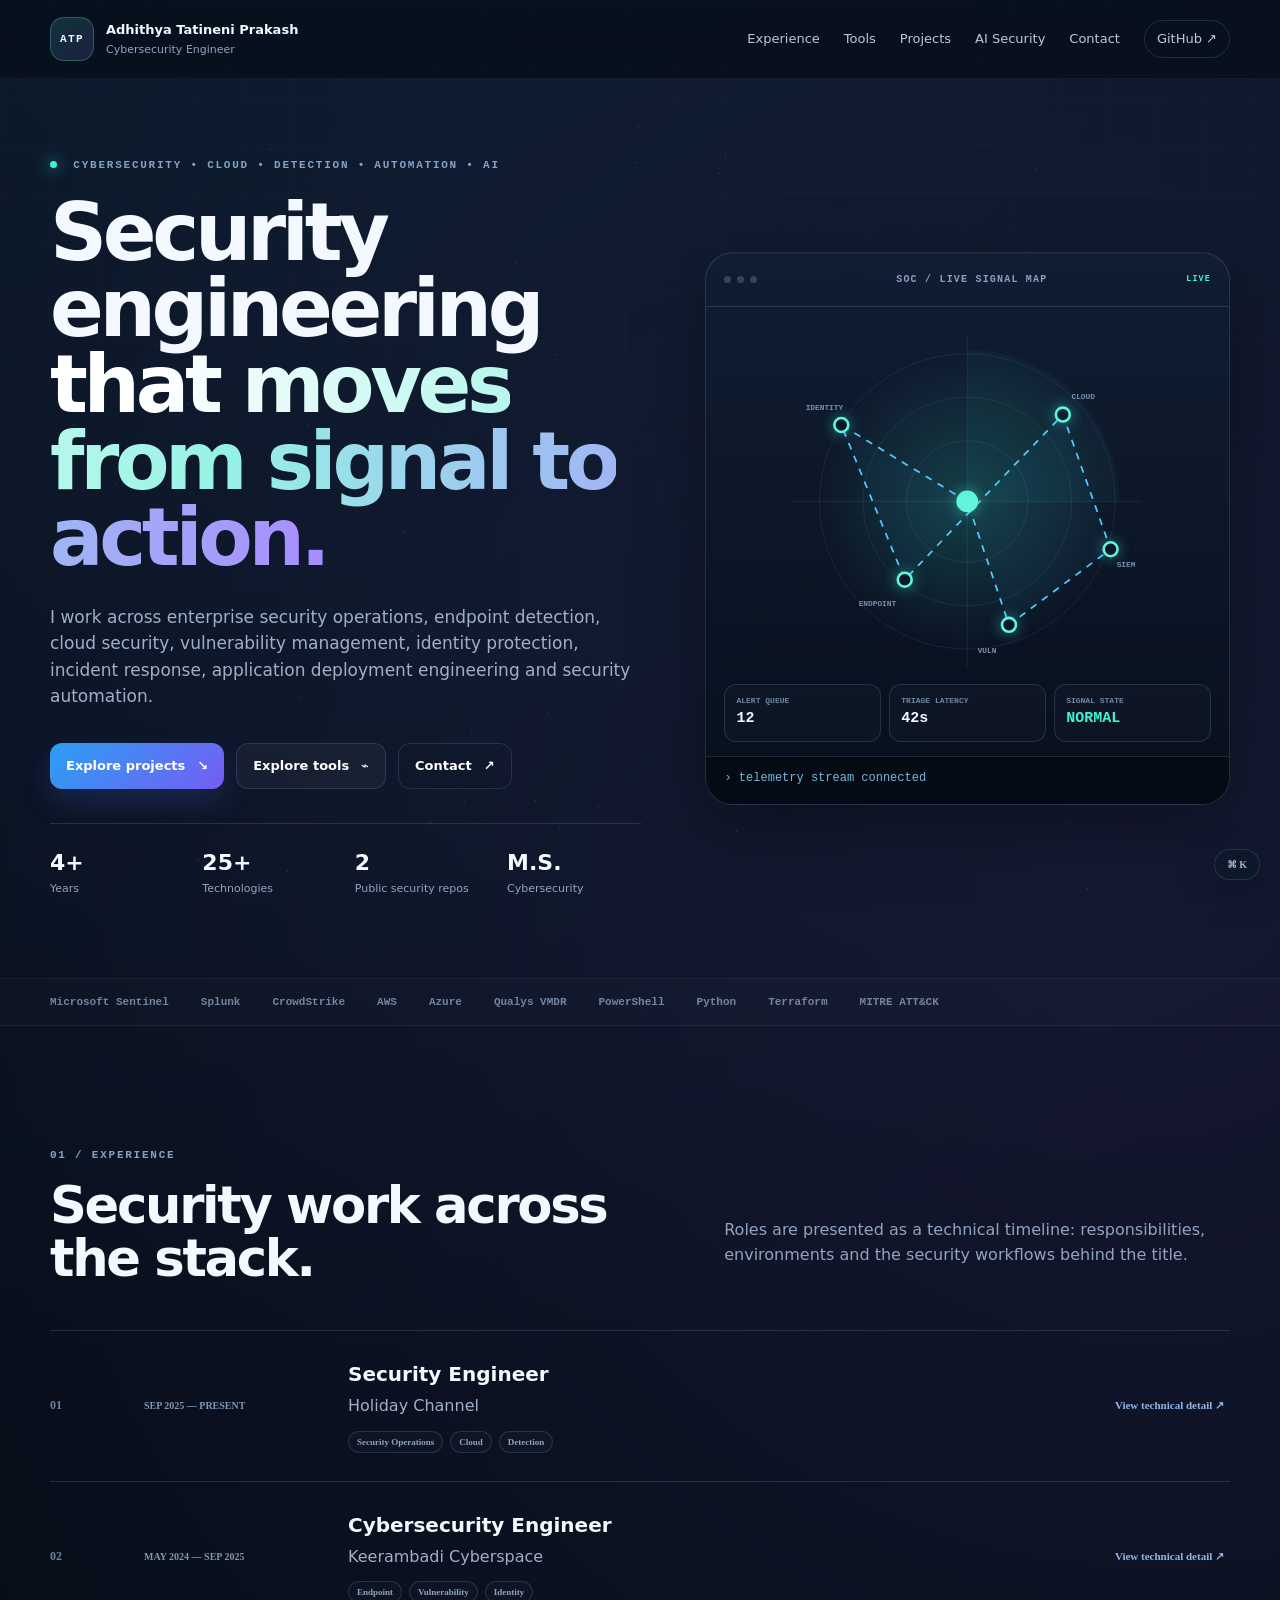
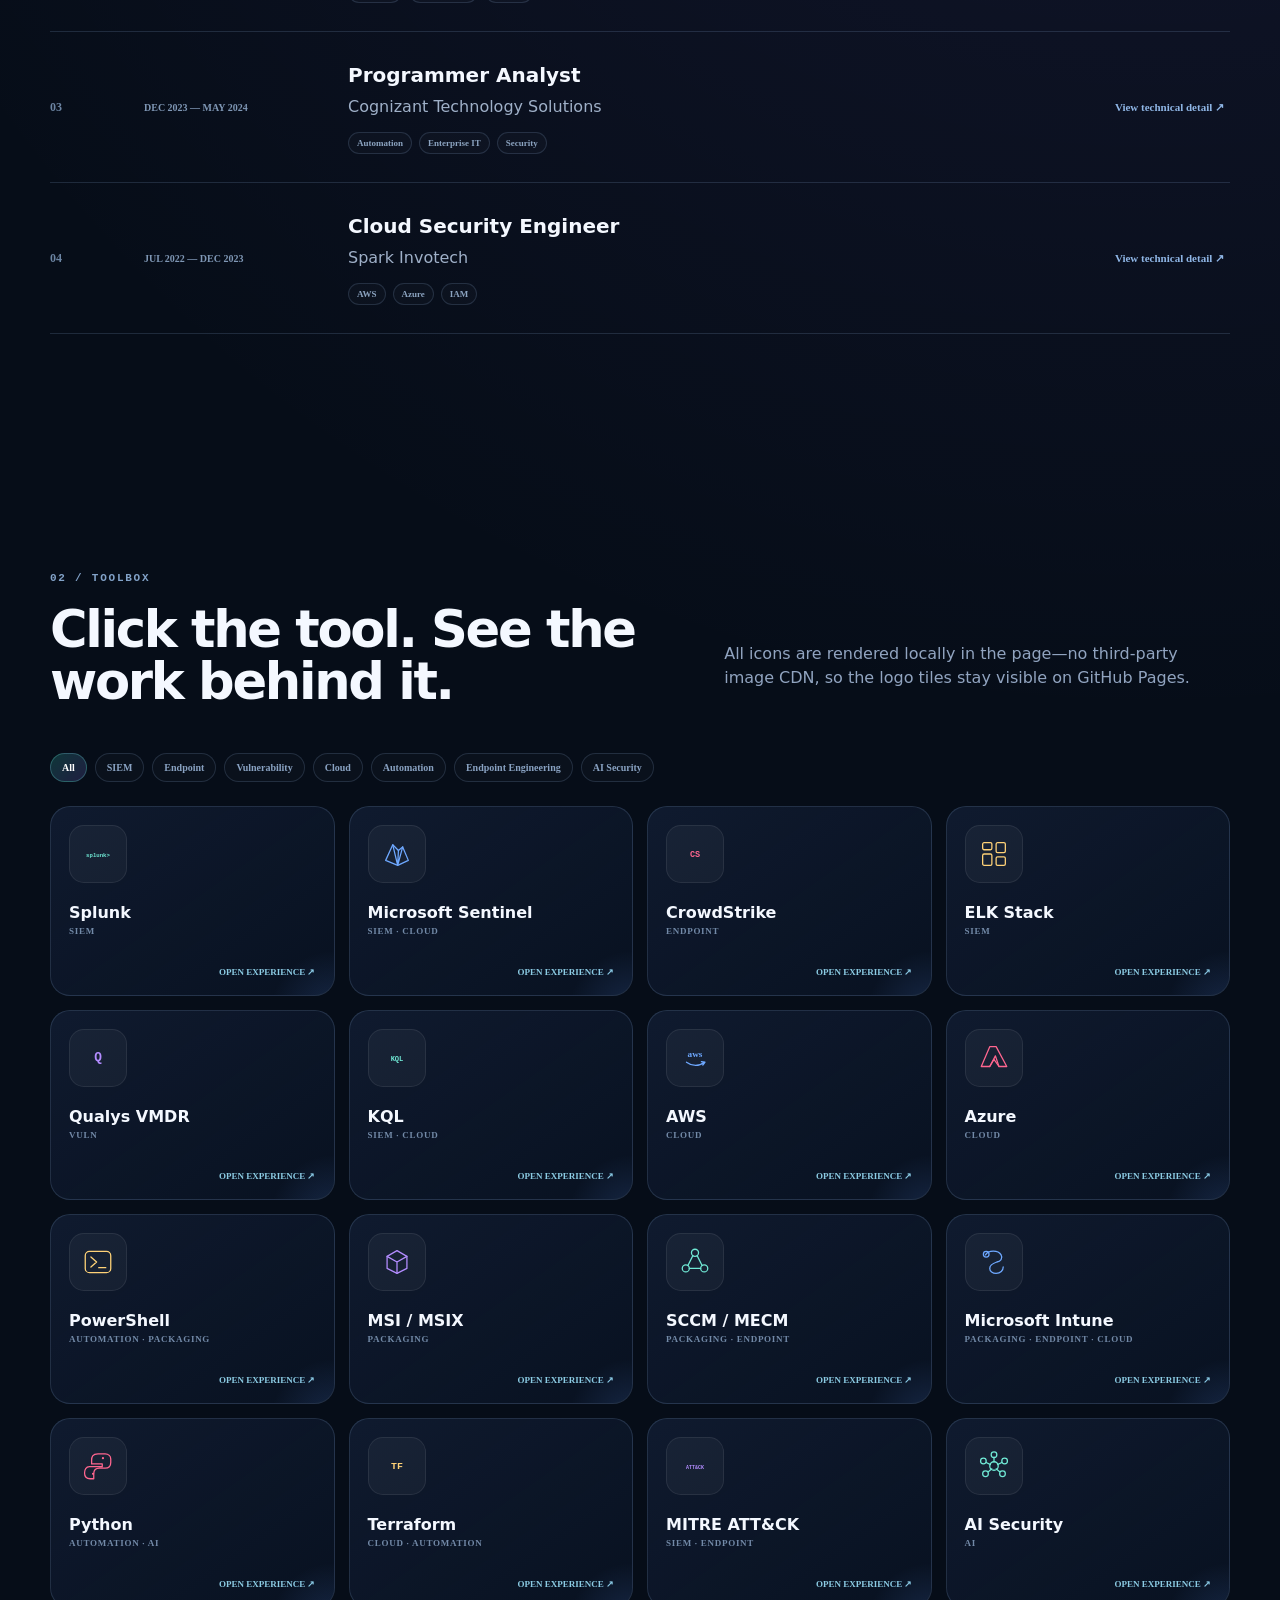
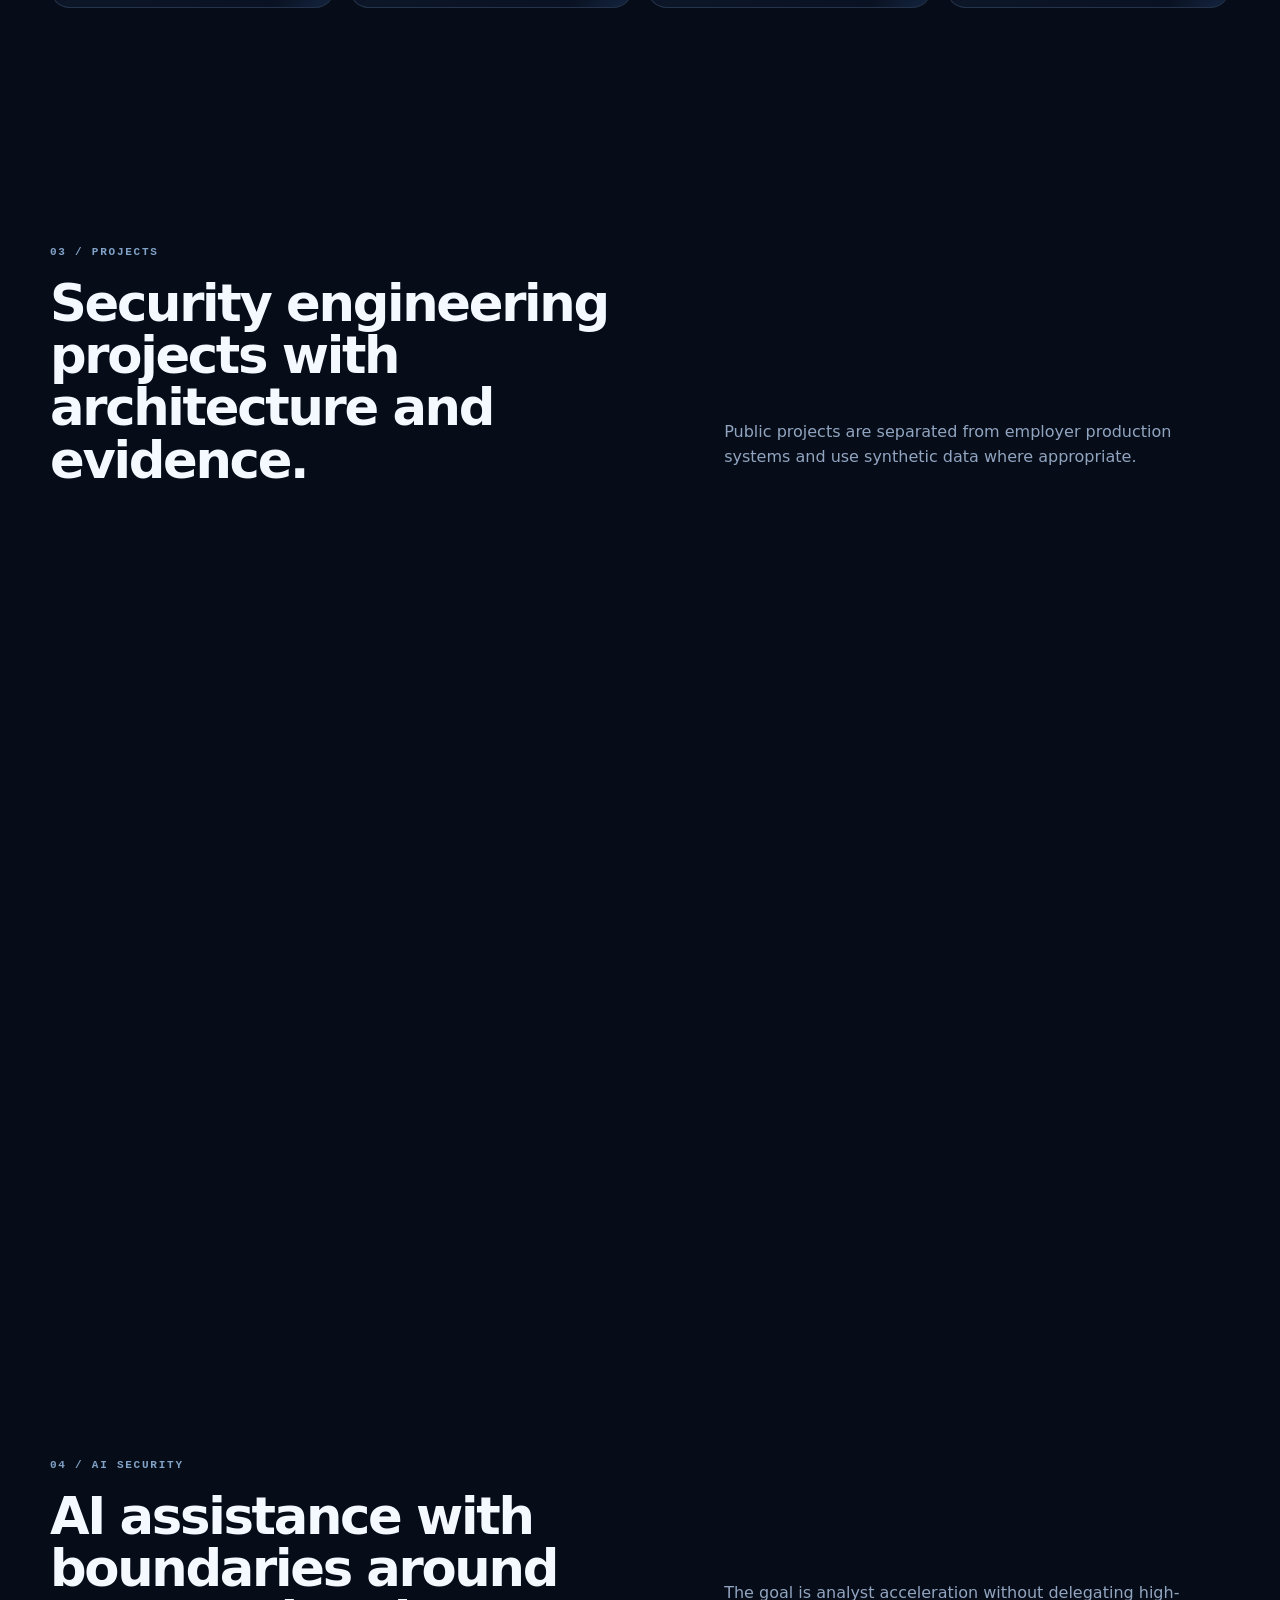
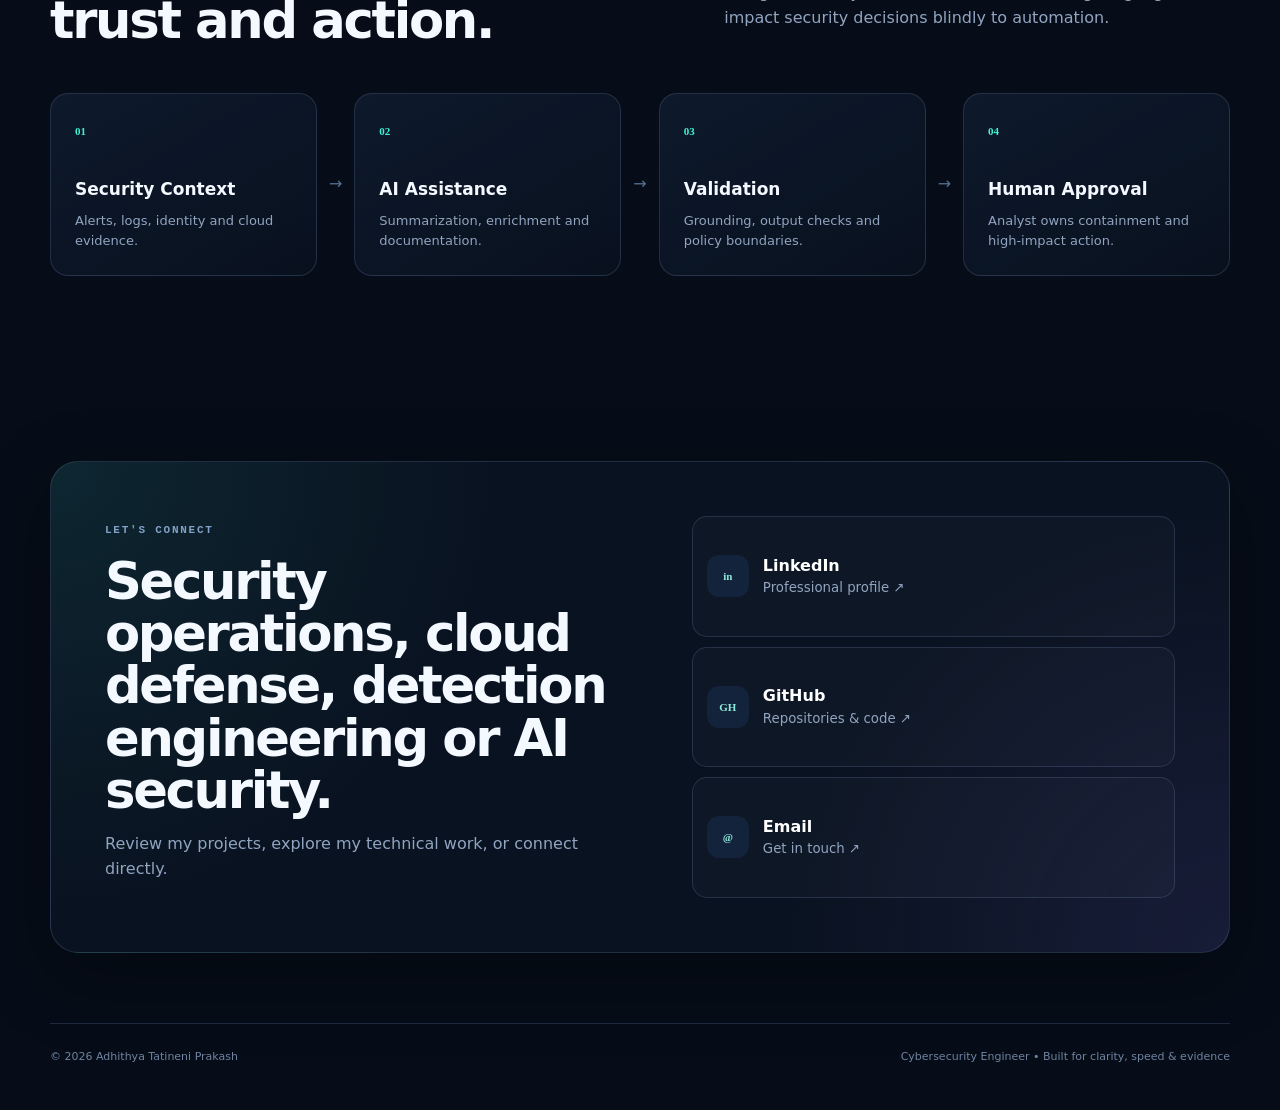
==== commit 6a28d67b: "Upgrade portfolio to interactive cybersecurity experience" ====
--- a/index.html
+++ b/index.html
@@ -1,150 +1,240 @@
 <!doctype html>
 <html lang="en">
 <head>
-<meta charset="utf-8">
-<meta name="viewport" content="width=device-width,initial-scale=1">
-<meta name="description" content="Adhithya Tatineni Prakash — Cybersecurity Engineer portfolio covering security operations, detection engineering, cloud security, vulnerability management, endpoint engineering, automation and AI security.">
-<meta name="theme-color" content="#07071a">
-<title>Adhithya Tatineni Prakash | Cybersecurity Engineer</title>
-<link rel="preconnect" href="https://fonts.googleapis.com">
-<link rel="preconnect" href="https://fonts.gstatic.com" crossorigin>
-<link href="https://fonts.googleapis.com/css2?family=Inter:wght@400;500;600;700;800;900&family=JetBrains+Mono:wght@400;500;600&display=swap" rel="stylesheet">
-<link rel="stylesheet" href="styles.css">
+  <meta charset="utf-8" />
+  <meta name="viewport" content="width=device-width,initial-scale=1" />
+  <meta name="theme-color" content="#07101f" />
+  <meta name="description" content="Adhithya Tatineni Prakash — Cybersecurity Engineer. Detection engineering, cloud security, endpoint security, vulnerability management, automation and AI security." />
+  <meta property="og:title" content="Adhithya Tatineni Prakash | Cybersecurity Engineer" />
+  <meta property="og:description" content="Security engineering that moves from signal to action." />
+  <meta property="og:type" content="website" />
+  <title>Adhithya Tatineni Prakash | Cybersecurity Engineer</title>
+  <link rel="stylesheet" href="styles.css" />
 </head>
 <body>
-<canvas id="particles"></canvas>
-<div class="cursor-glow" id="cursorGlow"></div>
-<div class="scroll-progress" id="scrollProgress"></div>
-
-<header class="header">
-  <nav class="nav container">
-    <a class="brand" href="#home">
-      <span class="brand-badge">ATP</span>
-      <span class="brand-text"><b>Adhithya Tatineni Prakash</b><small>Cybersecurity Engineer</small></span>
-    </a>
-    <button class="menu" id="menu">☰</button>
-    <div class="navlinks" id="navlinks">
-      <a href="#experience">Experience</a><a href="#tools">Tools</a><a href="#projects">Projects</a><a href="#ai">AI Security</a><a href="#contact">Contact</a>
-      <a class="nav-button" target="_blank" rel="noopener" href="https://github.com/Adhithyaprakash23">GitHub ↗</a>
-    </div>
-  </nav>
-</header>
-
-<main>
-<section id="home" class="hero container">
-  <div class="hero-copy reveal">
-    <span class="eyebrow"><i></i> CYBERSECURITY • CLOUD • DETECTION • AUTOMATION • AI</span>
-    <h1>Security engineering<br><span>that moves from signal to action.</span></h1>
-    <p>
-      I work across enterprise security operations, endpoint detection, cloud security, vulnerability management,
-      identity protection, incident response, application deployment engineering and security automation.
-    </p>
-    <div class="hero-buttons">
-      <a class="cta cta-primary" href="#experience"><span class="cta-icon">↓</span><span><b>Explore Experience</b><small>Roles, tools & responsibilities</small></span></a>
-      <a class="cta cta-secondary" href="#tools"><span class="cta-icon">⌁</span><span><b>Explore Tools</b><small>Click any tool for real work detail</small></span></a>
-    </div>
-    <div class="hero-pills"><span>4+ Years</span><span>25+ Technologies</span><span>2 Public Security Repositories</span><span>M.S. Cybersecurity</span></div>
-  </div>
-  <div class="hero-art reveal delay">
-    <div class="art-frame">
-      <img src="assets/hero-workstation.svg" alt="Animated cybersecurity workstation">
-      <div class="floating-badge fb1">LIVE THREAT VISIBILITY</div>
-      <div class="floating-badge fb2">IDENTITY • ENDPOINT • CLOUD</div>
-      <div class="floating-badge fb3">ANALYZE → RESPOND</div>
-    </div>
-  </div>
-</section>
-
-<section class="logo-marquee">
- <div class="logo-track">
-  <div class="logo-item"><img src="https://cdn.simpleicons.org/splunk/FFFFFF"><span>Splunk</span></div>
-  <div class="logo-item"><img src="https://cdn.simpleicons.org/elastic/00BFB3"><span>ELK</span></div>
-  <div class="logo-item"><img src="https://cdn.simpleicons.org/microsoftazure/0078D4"><span>Sentinel</span></div>
-  <div class="logo-item"><img src="https://cdn.simpleicons.org/amazonwebservices/FF9900"><span>AWS</span></div>
-  <div class="logo-item"><img src="https://cdn.simpleicons.org/python/3776AB"><span>Python</span></div>
-  <div class="logo-item"><img src="https://cdn.simpleicons.org/powershell/5391FE"><span>PowerShell</span></div>
-  <div class="logo-item"><img src="https://cdn.simpleicons.org/terraform/844FBA"><span>Terraform</span></div>
-  <div class="logo-item"><span class="logo-fallback">VMDR</span><span>Qualys</span></div>
-  <div class="logo-item"><span class="logo-fallback">CS</span><span>CrowdStrike</span></div>
-  <div class="logo-item"><img src="https://cdn.simpleicons.org/microsoft/5E5E5E"><span>Intune</span></div>
-  <div class="logo-item"><img src="https://cdn.simpleicons.org/splunk/FFFFFF"><span>Splunk</span></div>
-  <div class="logo-item"><img src="https://cdn.simpleicons.org/elastic/00BFB3"><span>ELK</span></div>
-  <div class="logo-item"><img src="https://cdn.simpleicons.org/microsoftazure/0078D4"><span>Sentinel</span></div>
-  <div class="logo-item"><img src="https://cdn.simpleicons.org/amazonwebservices/FF9900"><span>AWS</span></div>
- </div>
-</section>
-
-<section id="experience" class="section container">
- <div class="section-title reveal"><span>01 / EXPERIENCE</span><h2>Where I’ve worked across the security stack.</h2><p>Each role opens into the actual technologies, day-to-day workflows and security responsibilities associated with that experience.</p></div>
- <div class="experience-layout">
-  <div class="experience-list">
-   <button class="experience-card active reveal" data-role="holiday">
-    <span class="role-number">01</span><div><small>SEP 2025 — PRESENT</small><h3>Security Engineer</h3><p>Holiday Channel</p></div><span class="explore">View Details ↗</span>
-   </button>
-   <button class="experience-card reveal" data-role="keerambadi">
-    <span class="role-number">02</span><div><small>MAY 2024 — SEP 2025</small><h3>Cybersecurity Engineer</h3><p>Keerambadi Cyberspace</p></div><span class="explore">View Details ↗</span>
-   </button>
-   <button class="experience-card reveal" data-role="cognizant">
-    <span class="role-number">03</span><div><small>DEC 2023 — MAY 2024</small><h3>Programmer Analyst</h3><p>Cognizant Technology Solutions</p></div><span class="explore">View Details ↗</span>
-   </button>
-   <button class="experience-card reveal" data-role="spark">
-    <span class="role-number">04</span><div><small>JUL 2022 — DEC 2023</small><h3>Cloud Security Engineer</h3><p>Spark Invotech</p></div><span class="explore">View Details ↗</span>
-   </button>
-  </div>
-  <div class="experience-preview reveal delay">
-   <div class="preview-image"><img src="assets/soc-scanner.svg" alt="Animated SOC scanning illustration"></div>
-   <div class="preview-content" id="experiencePreview"></div>
-  </div>
- </div>
-</section>
-
-<section id="tools" class="section tool-section">
- <div class="container">
-  <div class="section-title reveal"><span>02 / TOOLS</span><h2>Click the tools — see the work behind them.</h2><p>Every card is interactive. Hover to see the visual response, then click to open where I used the tool, what I did with it and the workflow around it.</p></div>
-  <div class="tool-filters reveal">
-   <button class="filter active" data-filter="all">All</button><button class="filter" data-filter="siem">SIEM</button><button class="filter" data-filter="endpoint">Endpoint</button><button class="filter" data-filter="cloud">Cloud</button><button class="filter" data-filter="vuln">Vulnerability</button><button class="filter" data-filter="automation">Automation</button><button class="filter" data-filter="packaging">Endpoint Engineering</button><button class="filter" data-filter="ai">AI Security</button>
-  </div>
-  <div class="tools-grid" id="toolsGrid"></div>
- </div>
-</section>
-
-<section id="projects" class="section container">
- <div class="section-title reveal"><span>03 / PROJECTS</span><h2>Security engineering projects with visual architecture.</h2><p>Public projects are separated from employer production systems and use synthetic data where appropriate.</p></div>
- <div class="projects-grid">
-  <article class="project-card reveal tilt">
-   <div class="project-media"><img src="assets/cloud-shield.svg" alt="AegisCloud animated architecture"></div>
-   <div class="project-copy"><span class="project-type">FLAGSHIP CLOUD SECURITY</span><h3>AegisCloud</h3><p>Event-driven AWS security platform with finding normalization, contextual risk scoring, response planning, evidence integrity and Terraform security controls.</p><div class="tags"><span>AWS</span><span>Python</span><span>Terraform</span><span>GuardDuty</span><span>Security Hub</span></div><div class="project-actions"><button class="cta-mini project-open" data-project="aegis">Open interactive case study ↗</button><a class="cta-mini secondary" target="_blank" href="https://github.com/Adhithyaprakash23/aegiscloud-autonomous-security">View GitHub</a></div></div>
-  </article>
-  <article class="project-card reveal tilt">
-   <div class="project-media"><img src="assets/soc-scanner.svg" alt="SOC detection animated scanner"></div>
-   <div class="project-copy"><span class="project-type">DETECTION ENGINEERING</span><h3>Enterprise SOC Detection Lab</h3><p>ATT&CK-aligned detections with Microsoft Sentinel KQL, Sigma rules, threat hunts, synthetic telemetry and incident-response playbooks.</p><div class="tags"><span>Sentinel</span><span>KQL</span><span>Sigma</span><span>MITRE ATT&CK</span></div><div class="project-actions"><button class="cta-mini project-open" data-project="soc">Open interactive case study ↗</button><a class="cta-mini secondary" target="_blank" href="https://github.com/Adhithyaprakash23/enterprise-soc-detection-lab">View GitHub</a></div></div>
-  </article>
- </div>
-</section>
-
-<section id="ai" class="section ai-section">
- <div class="container">
-  <div class="section-title reveal"><span>04 / AI SECURITY</span><h2>AI-assisted security with boundaries around trust and action.</h2><p>My AI-security focus is on reducing repetitive analyst work while keeping critical decisions explainable and human-reviewed.</p></div>
-  <div class="ai-flow reveal">
-    <div class="ai-node"><b>01</b><h3>Security Context</h3><p>Alerts, logs, identity and cloud evidence.</p></div><i>→</i>
-    <div class="ai-node"><b>02</b><h3>AI Assistance</h3><p>Summarization, enrichment and documentation.</p></div><i>→</i>
-    <div class="ai-node"><b>03</b><h3>Validation</h3><p>Grounding, output checks and policy boundaries.</p></div><i>→</i>
-    <div class="ai-node"><b>04</b><h3>Human Approval</h3><p>Analyst owns containment and high-impact action.</p></div>
-  </div>
- </div>
-</section>
-
-<section id="contact" class="section container">
- <div class="contact-card reveal">
-  <div><span class="section-kicker">LET’S CONNECT</span><h2>Security operations, cloud defense, detection engineering or AI security.</h2><p>Review my projects, explore my technical work, or connect directly.</p></div>
-  <div class="contact-actions"><a class="big-link linkedin" target="_blank" href="https://www.linkedin.com/in/adhithyaprakash"><span>in</span><div><b>LinkedIn</b><small>Professional profile ↗</small></div></a><a class="big-link github" target="_blank" href="https://github.com/Adhithyaprakash23"><span>GH</span><div><b>GitHub</b><small>Repositories & code ↗</small></div></a><a class="big-link email" href="mailto:adhithyaprakash23@gmail.com"><span>@</span><div><b>Email</b><small>Get in touch ↗</small></div></a></div>
- </div>
-</section>
-</main>
-
-<footer><div class="container footer"><span>© <span id="year"></span> Adhithya Tatineni Prakash</span><span>Cybersecurity Engineer</span></div></footer>
-
-<dialog id="modal"><button class="modal-close" id="modalClose">×</button><div id="modalContent"></div></dialog>
-<script src="script.js"></script>
+  <a class="skip-link" href="#main">Skip to content</a>
+  <div class="progress" id="progress"></div>
+  <canvas id="bg-canvas" aria-hidden="true"></canvas>
+
+  <header class="nav-wrap">
+    <nav class="nav shell" aria-label="Primary navigation">
+      <a href="#top" class="brand" aria-label="Home">
+        <span class="brand-mark">ATP</span>
+        <span class="brand-copy"><strong>Adhithya Tatineni Prakash</strong><small>Cybersecurity Engineer</small></span>
+      </a>
+      <button class="menu-btn" id="menuBtn" aria-label="Open navigation" aria-expanded="false">☰</button>
+      <div class="nav-links" id="navLinks">
+        <a href="#experience">Experience</a>
+        <a href="#tools">Tools</a>
+        <a href="#projects">Projects</a>
+        <a href="#ai">AI Security</a>
+        <a href="#contact">Contact</a>
+        <a class="pill-link" href="https://github.com/Adhithyaprakash23" target="_blank" rel="noreferrer">GitHub ↗</a>
+      </div>
+    </nav>
+  </header>
+
+  <main id="main">
+    <section class="hero shell" id="top">
+      <div class="hero-copy reveal">
+        <div class="eyebrow"><span class="status-dot"></span> CYBERSECURITY • CLOUD • DETECTION • AUTOMATION • AI</div>
+        <h1>Security engineering<br><span class="gradient-text">that moves from signal to action.</span></h1>
+        <p class="hero-lede">I work across enterprise security operations, endpoint detection, cloud security, vulnerability management, identity protection, incident response, application deployment engineering and security automation.</p>
+        <div class="hero-actions">
+          <a class="btn primary" href="#projects">Explore projects <span>↘</span></a>
+          <a class="btn secondary" href="#tools">Explore tools <span>⌁</span></a>
+          <a class="btn ghost" href="mailto:adhithyaprakash23@gmail.com">Contact <span>↗</span></a>
+        </div>
+        <div class="metrics" aria-label="Professional highlights">
+          <div><strong>4+</strong><span>Years</span></div>
+          <div><strong>25+</strong><span>Technologies</span></div>
+          <div><strong>2</strong><span>Public security repos</span></div>
+          <div><strong>M.S.</strong><span>Cybersecurity</span></div>
+        </div>
+      </div>
+
+      <div class="hero-console reveal" aria-label="Interactive SOC visualization">
+        <div class="console-top">
+          <div><i></i><i></i><i></i></div>
+          <span>SOC / LIVE SIGNAL MAP</span>
+          <small>LIVE</small>
+        </div>
+        <div class="radar-wrap">
+          <svg viewBox="0 0 560 420" class="radar-svg" role="img" aria-label="Animated security signal graph">
+            <defs>
+              <radialGradient id="radarGlow">
+                <stop offset="0%" stop-color="#3cf5d4" stop-opacity=".18"/>
+                <stop offset="100%" stop-color="#3cf5d4" stop-opacity="0"/>
+              </radialGradient>
+            </defs>
+            <circle cx="280" cy="210" r="170" class="grid-ring"/>
+            <circle cx="280" cy="210" r="120" class="grid-ring"/>
+            <circle cx="280" cy="210" r="70" class="grid-ring"/>
+            <line x1="80" y1="210" x2="480" y2="210" class="grid-line"/>
+            <line x1="280" y1="20" x2="280" y2="400" class="grid-line"/>
+            <circle cx="280" cy="210" r="170" fill="url(#radarGlow)" />
+            <g class="signal-lines">
+              <path d="M280 210 L135 122 L208 300 L390 110 L445 265 L328 352 Z"/>
+            </g>
+            <g class="nodes">
+              <circle cx="135" cy="122" r="8"/><circle cx="208" cy="300" r="8"/>
+              <circle cx="390" cy="110" r="8"/><circle cx="445" cy="265" r="8"/>
+              <circle cx="328" cy="352" r="8"/><circle cx="280" cy="210" r="11" class="core"/>
+            </g>
+            <g class="labels">
+              <text x="94" y="105">IDENTITY</text><text x="155" y="330">ENDPOINT</text>
+              <text x="400" y="92">CLOUD</text><text x="452" y="285">SIEM</text>
+              <text x="292" y="385">VULN</text>
+            </g>
+            <g class="sweep"><path d="M280 210 L280 35 A175 175 0 0 1 455 210 Z"/></g>
+          </svg>
+          <div class="console-readout">
+            <div><span>ALERT QUEUE</span><strong id="alertCount">12</strong></div>
+            <div><span>TRIAGE LATENCY</span><strong>42s</strong></div>
+            <div><span>SIGNAL STATE</span><strong class="ok">NORMAL</strong></div>
+          </div>
+        </div>
+        <div class="terminal">
+          <div id="terminalText">› initializing telemetry…</div>
+        </div>
+      </div>
+    </section>
+
+    <section class="strip">
+      <div class="shell ticker" aria-label="Core technologies">
+        <span>Microsoft Sentinel</span><span>Splunk</span><span>CrowdStrike</span><span>AWS</span><span>Azure</span><span>Qualys VMDR</span><span>PowerShell</span><span>Python</span><span>Terraform</span><span>MITRE ATT&amp;CK</span>
+      </div>
+    </section>
+
+    <section class="section shell" id="experience">
+      <div class="section-head reveal">
+        <div><span class="index">01 / EXPERIENCE</span><h2>Security work across the stack.</h2></div>
+        <p>Roles are presented as a technical timeline: responsibilities, environments and the security workflows behind the title.</p>
+      </div>
+      <div class="timeline">
+        <article class="role reveal">
+          <div class="role-number">01</div><div class="role-date">SEP 2025 — PRESENT</div>
+          <div class="role-main"><h3>Security Engineer</h3><p>Holiday Channel</p><div class="chips"><span>Security Operations</span><span>Cloud</span><span>Detection</span></div></div>
+          <button class="text-btn role-open" data-role="holiday">View technical detail ↗</button>
+        </article>
+        <article class="role reveal">
+          <div class="role-number">02</div><div class="role-date">MAY 2024 — SEP 2025</div>
+          <div class="role-main"><h3>Cybersecurity Engineer</h3><p>Keerambadi Cyberspace</p><div class="chips"><span>Endpoint</span><span>Vulnerability</span><span>Identity</span></div></div>
+          <button class="text-btn role-open" data-role="keerambadi">View technical detail ↗</button>
+        </article>
+        <article class="role reveal">
+          <div class="role-number">03</div><div class="role-date">DEC 2023 — MAY 2024</div>
+          <div class="role-main"><h3>Programmer Analyst</h3><p>Cognizant Technology Solutions</p><div class="chips"><span>Automation</span><span>Enterprise IT</span><span>Security</span></div></div>
+          <button class="text-btn role-open" data-role="cognizant">View technical detail ↗</button>
+        </article>
+        <article class="role reveal">
+          <div class="role-number">04</div><div class="role-date">JUL 2022 — DEC 2023</div>
+          <div class="role-main"><h3>Cloud Security Engineer</h3><p>Spark Invotech</p><div class="chips"><span>AWS</span><span>Azure</span><span>IAM</span></div></div>
+          <button class="text-btn role-open" data-role="spark">View technical detail ↗</button>
+        </article>
+      </div>
+    </section>
+
+    <section class="section shell" id="tools">
+      <div class="section-head reveal">
+        <div><span class="index">02 / TOOLBOX</span><h2>Click the tool. See the work behind it.</h2></div>
+        <p>All icons are rendered locally in the page—no third-party image CDN, so the logo tiles stay visible on GitHub Pages.</p>
+      </div>
+      <div class="filter-row reveal" id="filters" aria-label="Filter tools"></div>
+      <div class="tool-grid" id="toolGrid"></div>
+    </section>
+
+    <section class="section shell" id="projects">
+      <div class="section-head reveal">
+        <div><span class="index">03 / PROJECTS</span><h2>Security engineering projects with architecture and evidence.</h2></div>
+        <p>Public projects are separated from employer production systems and use synthetic data where appropriate.</p>
+      </div>
+
+      <div class="projects-grid">
+        <article class="project feature reveal">
+          <div class="project-visual cloud-map" aria-hidden="true">
+            <div class="cloud-node n1">GuardDuty</div><div class="cloud-node n2">Normalizer</div><div class="cloud-node n3">Risk Engine</div><div class="cloud-node n4">Planner</div><div class="cloud-node n5">Evidence</div>
+            <svg viewBox="0 0 800 360"><path d="M150 100 C260 100 245 180 350 180 S480 250 575 245"/><path d="M150 100 C300 45 420 100 610 90"/><path d="M350 180 C435 160 470 110 610 90"/></svg>
+          </div>
+          <div class="project-body">
+            <div class="eyebrow">FLAGSHIP CLOUD SECURITY</div>
+            <h3>AegisCloud</h3>
+            <p>Event-driven AWS security platform with finding normalization, contextual risk scoring, response planning, evidence integrity and Terraform security controls.</p>
+            <div class="chips"><span>AWS</span><span>Python</span><span>Terraform</span><span>GuardDuty</span><span>Security Hub</span></div>
+            <div class="project-actions">
+              <button class="btn secondary project-open" data-project="aegis">Interactive case study</button>
+              <a class="btn ghost" href="https://github.com/Adhithyaprakash23/aegiscloud-autonomous-security" target="_blank" rel="noreferrer">GitHub ↗</a>
+            </div>
+          </div>
+        </article>
+
+        <article class="project reveal">
+          <div class="project-visual soc-visual" aria-hidden="true">
+            <div class="log-row"><span>4625</span><b>failed authentication</b><i>medium</i></div>
+            <div class="log-row"><span>4688</span><b>process created</b><i>low</i></div>
+            <div class="log-row hot"><span>KQL</span><b>credential anomaly</b><i>high</i></div>
+            <div class="log-row"><span>ATT&CK</span><b>T1110 mapped</b><i>mapped</i></div>
+          </div>
+          <div class="project-body">
+            <div class="eyebrow">DETECTION ENGINEERING</div>
+            <h3>Enterprise SOC Detection Lab</h3>
+            <p>ATT&amp;CK-aligned detections with Microsoft Sentinel KQL, Sigma rules, threat hunts, synthetic telemetry and incident-response playbooks.</p>
+            <div class="chips"><span>Sentinel</span><span>KQL</span><span>Sigma</span><span>MITRE ATT&amp;CK</span></div>
+            <div class="project-actions">
+              <button class="btn secondary project-open" data-project="soc">Interactive case study</button>
+              <a class="btn ghost" href="https://github.com/Adhithyaprakash23/enterprise-soc-detection-lab" target="_blank" rel="noreferrer">GitHub ↗</a>
+            </div>
+          </div>
+        </article>
+      </div>
+    </section>
+
+    <section class="section shell" id="ai">
+      <div class="section-head reveal">
+        <div><span class="index">04 / AI SECURITY</span><h2>AI assistance with boundaries around trust and action.</h2></div>
+        <p>The goal is analyst acceleration without delegating high-impact security decisions blindly to automation.</p>
+      </div>
+      <div class="ai-flow reveal">
+        <div><b>01</b><h3>Security Context</h3><p>Alerts, logs, identity and cloud evidence.</p></div>
+        <span>→</span>
+        <div><b>02</b><h3>AI Assistance</h3><p>Summarization, enrichment and documentation.</p></div>
+        <span>→</span>
+        <div><b>03</b><h3>Validation</h3><p>Grounding, output checks and policy boundaries.</p></div>
+        <span>→</span>
+        <div><b>04</b><h3>Human Approval</h3><p>Analyst owns containment and high-impact action.</p></div>
+      </div>
+    </section>
+
+    <section class="cta shell reveal" id="contact">
+      <div>
+        <span class="index">LET'S CONNECT</span>
+        <h2>Security operations, cloud defense, detection engineering or AI security.</h2>
+        <p>Review my projects, explore my technical work, or connect directly.</p>
+      </div>
+      <div class="contact-grid">
+        <a href="https://www.linkedin.com/in/adhithyaprakash/" target="_blank" rel="noreferrer"><span>in</span><div><b>LinkedIn</b><small>Professional profile ↗</small></div></a>
+        <a href="https://github.com/Adhithyaprakash23" target="_blank" rel="noreferrer"><span>GH</span><div><b>GitHub</b><small>Repositories &amp; code ↗</small></div></a>
+        <a href="mailto:adhithyaprakash23@gmail.com"><span>@</span><div><b>Email</b><small>Get in touch ↗</small></div></a>
+      </div>
+    </section>
+  </main>
+
+  <footer class="shell footer">
+    <span>© <span id="year"></span> Adhithya Tatineni Prakash</span>
+    <span>Cybersecurity Engineer • Built for clarity, speed &amp; evidence</span>
+  </footer>
+
+  <dialog id="modal" class="modal">
+    <button class="modal-close" id="modalClose" aria-label="Close">×</button>
+    <div id="modalContent"></div>
+  </dialog>
+
+  <button class="command-hint" id="commandHint" title="Quick navigation">⌘ K</button>
+  <dialog id="command" class="command">
+    <div class="command-search"><span>⌕</span><input id="commandInput" placeholder="Jump to a section or tool…" autocomplete="off" /></div>
+    <div id="commandResults"></div>
+  </dialog>
+
+  <script src="app.js"></script>
 </body>
 </html>
--- a/styles.css
+++ b/styles.css
@@ -1,20 +1,59 @@
-:root{--bg:#060716;--bg2:#0a1022;--panel:rgba(14,21,42,.78);--text:#f2f6ff;--muted:#9aa7bd;--line:rgba(160,185,230,.16);--cyan:#4ee9ff;--blue:#5f8dff;--violet:#9b6dff;--pink:#ff68c9;--green:#5cf0b5;--amber:#ffd05a;--max:1200px}
-*{box-sizing:border-box}html{scroll-behavior:smooth}body{margin:0;background:radial-gradient(circle at 20% 0,rgba(68,116,255,.12),transparent 28%),radial-gradient(circle at 80% 10%,rgba(205,83,255,.1),transparent 26%),linear-gradient(180deg,#050615,#07101d 50%,#050615);font-family:Inter,system-ui;color:var(--text);overflow-x:hidden}a{text-decoration:none;color:inherit}.container{width:min(var(--max),calc(100% - 38px));margin:auto}
-#particles{position:fixed;inset:0;z-index:-4;opacity:.4}.cursor-glow{position:fixed;width:320px;height:320px;border-radius:50%;pointer-events:none;background:radial-gradient(circle,rgba(77,225,255,.12),transparent 66%);transform:translate(-50%,-50%);z-index:-2}.scroll-progress{position:fixed;top:0;left:0;height:3px;background:linear-gradient(90deg,var(--cyan),var(--violet),var(--pink));z-index:99;width:0}
-.header{position:sticky;top:0;z-index:50;background:rgba(5,7,18,.72);backdrop-filter:blur(18px);border-bottom:1px solid var(--line)}.nav{height:76px;display:flex;align-items:center;justify-content:space-between}.brand{display:flex;align-items:center;gap:11px}.brand-badge{width:42px;height:42px;border-radius:13px;display:grid;place-items:center;background:linear-gradient(135deg,var(--cyan),var(--violet));color:#04111a;font-weight:900;font-size:11px;box-shadow:0 0 28px rgba(78,233,255,.2)}.brand-text{display:flex;flex-direction:column}.brand-text b{font-size:13px}.brand-text small{font-size:9px;color:var(--muted);margin-top:3px}.navlinks{display:flex;align-items:center;gap:22px}.navlinks a{font-size:11px;color:#bcc7d8;transition:.2s}.navlinks a:hover{color:white}.nav-button{border:1px solid rgba(78,233,255,.35);padding:10px 14px;border-radius:10px;background:rgba(78,233,255,.07)}.menu{display:none;background:none;border:0;color:white;font-size:24px}
-.hero{min-height:calc(100vh - 76px);display:grid;grid-template-columns:1fr 1fr;gap:48px;align-items:center;padding:70px 0}.eyebrow,.section-title>span,.project-type,.section-kicker{font:600 10px "JetBrains Mono";letter-spacing:.14em;color:var(--cyan)}.eyebrow i{display:inline-block;width:7px;height:7px;border-radius:50%;background:var(--green);margin-right:8px;box-shadow:0 0 0 0 rgba(92,240,181,.5);animation:pulse 2s infinite}.hero h1{font-size:clamp(48px,6vw,78px);line-height:.98;letter-spacing:-.058em;margin:18px 0 23px}.hero h1 span{background:linear-gradient(90deg,var(--cyan),#90b5ff,var(--violet),var(--pink));-webkit-background-clip:text;background-clip:text;color:transparent}.hero-copy>p{font-size:16px;line-height:1.8;color:#aebbd0;max-width:700px}.hero-buttons{display:flex;gap:12px;flex-wrap:wrap;margin-top:28px}.cta{display:flex;align-items:center;gap:12px;border-radius:14px;padding:14px 17px;border:1px solid var(--line);transition:.25s;min-width:225px}.cta:hover{transform:translateY(-4px);box-shadow:0 20px 45px rgba(0,0,0,.25)}.cta-primary{background:linear-gradient(135deg,#1687b2,#6556d8);border-color:transparent}.cta-secondary{background:rgba(255,255,255,.03);border-color:rgba(78,233,255,.22)}.cta-icon{width:38px;height:38px;border-radius:10px;display:grid;place-items:center;background:rgba(255,255,255,.12);font-size:18px}.cta span:last-child{display:flex;flex-direction:column}.cta b{font-size:12px}.cta small{font-size:8px;color:#c0cede;margin-top:3px}.hero-pills{display:flex;flex-wrap:wrap;gap:8px;margin-top:27px}.hero-pills span{font:500 9px "JetBrains Mono";border:1px solid var(--line);border-radius:999px;padding:7px 9px;color:#9db1c7;background:rgba(255,255,255,.02)}
-.hero-art{position:relative}.art-frame{position:relative;border:1px solid rgba(115,171,231,.22);border-radius:26px;padding:12px;background:linear-gradient(145deg,rgba(11,24,48,.84),rgba(8,11,32,.88));box-shadow:0 40px 120px rgba(0,0,0,.46);overflow:visible}.art-frame img{display:block;width:100%;border-radius:18px}.floating-badge{position:absolute;font:600 8px "JetBrains Mono";padding:9px 11px;border-radius:8px;border:1px solid var(--line);background:rgba(6,16,31,.86);backdrop-filter:blur(10px);box-shadow:0 12px 35px rgba(0,0,0,.25);animation:float 4s ease-in-out infinite}.fb1{left:-28px;top:90px;color:var(--green)}.fb2{right:-30px;top:205px;color:var(--cyan);animation-delay:.7s}.fb3{left:35px;bottom:-18px;color:var(--pink);animation-delay:1.3s}
-.logo-marquee{overflow:hidden;border-top:1px solid var(--line);border-bottom:1px solid var(--line);background:rgba(9,13,31,.65)}.logo-track{display:flex;gap:34px;align-items:center;width:max-content;padding:15px 0;animation:marquee 26s linear infinite}.logo-item{display:flex;align-items:center;gap:9px;opacity:.75}.logo-item img{width:25px;height:25px;object-fit:contain}.logo-item span:last-child{font-size:10px;color:#c5cfdf}.logo-fallback{width:28px;height:28px;border-radius:8px;display:grid;place-items:center;background:#14233d;color:white;font:700 7px "JetBrains Mono"}
-.section{padding:110px 0}.section-title{max-width:790px;margin-bottom:40px}.section-title h2{font-size:clamp(36px,5vw,56px);line-height:1.04;letter-spacing:-.048em;margin:12px 0}.section-title p{color:var(--muted);font-size:14px;line-height:1.75}
-.experience-layout{display:grid;grid-template-columns:.85fr 1.15fr;gap:16px}.experience-list{display:flex;flex-direction:column;gap:10px}.experience-card{width:100%;display:grid;grid-template-columns:46px 1fr auto;align-items:center;gap:13px;text-align:left;border:1px solid var(--line);border-radius:16px;padding:18px;background:linear-gradient(145deg,rgba(14,24,47,.76),rgba(6,15,29,.76));color:white;cursor:pointer;transition:.25s}.experience-card:hover,.experience-card.active{transform:translateX(5px);border-color:rgba(78,233,255,.38);background:linear-gradient(145deg,rgba(19,42,65,.9),rgba(11,19,43,.9));box-shadow:0 18px 45px rgba(0,0,0,.22)}.role-number{width:38px;height:38px;border-radius:11px;display:grid;place-items:center;background:linear-gradient(135deg,rgba(78,233,255,.18),rgba(155,109,255,.17));color:var(--cyan);font:700 10px "JetBrains Mono"}.experience-card small{font:500 8px "JetBrains Mono";color:#6e87a0}.experience-card h3{font-size:16px;margin:6px 0 3px}.experience-card p{font-size:10px;margin:0;color:#9aabc0}.explore{font:600 8px "JetBrains Mono";color:var(--cyan);padding:7px 9px;border:1px solid rgba(78,233,255,.16);border-radius:8px;background:rgba(78,233,255,.04)}
-.experience-preview{border:1px solid var(--line);border-radius:20px;background:linear-gradient(145deg,rgba(13,26,47,.83),rgba(7,16,31,.86));overflow:hidden;min-height:560px}.preview-image{height:310px;background:#06111d}.preview-image img{width:100%;height:100%;object-fit:cover}.preview-content{padding:22px}.preview-content h3{font-size:25px;margin:4px 0}.preview-content>p{color:#91a7bd;font-size:12px;line-height:1.7}.preview-tools{display:flex;gap:7px;flex-wrap:wrap;margin:15px 0}.preview-tools span{font:500 8px "JetBrains Mono";padding:6px 8px;border-radius:999px;background:rgba(255,255,255,.03);border:1px solid var(--line);color:#a9bfd4}.preview-button{display:inline-flex;margin-top:6px;border:none;border-radius:10px;padding:10px 13px;background:linear-gradient(135deg,#188caf,#6757d8);color:white;font-size:10px;font-weight:700;cursor:pointer}
-.tool-section{background:linear-gradient(180deg,rgba(12,19,43,.65),rgba(6,7,22,.2))}.tool-filters{display:flex;gap:8px;flex-wrap:wrap;margin-bottom:20px}.filter{border:1px solid var(--line);border-radius:999px;background:rgba(255,255,255,.02);color:#94a8bd;padding:8px 12px;font-size:9px;cursor:pointer;transition:.2s}.filter:hover,.filter.active{background:linear-gradient(135deg,rgba(78,233,255,.14),rgba(155,109,255,.12));color:white;border-color:rgba(78,233,255,.3)}
-.tools-grid{display:grid;grid-template-columns:repeat(4,1fr);gap:12px}.tool-card{position:relative;min-height:190px;border:1px solid var(--line);border-radius:18px;padding:18px;text-align:left;background:linear-gradient(145deg,rgba(15,28,54,.9),rgba(7,15,31,.92));color:white;cursor:pointer;overflow:hidden;transition:.3s}.tool-card:hover{transform:translateY(-7px) scale(1.015);border-color:var(--tool-color);box-shadow:0 24px 55px rgba(0,0,0,.32),0 0 35px color-mix(in srgb,var(--tool-color) 20%,transparent)}.tool-card:before{content:"";position:absolute;width:150px;height:150px;border-radius:50%;right:-65px;top:-60px;background:var(--tool-color);filter:blur(55px);opacity:.13}.tool-logo{width:58px;height:58px;border-radius:15px;display:grid;place-items:center;background:rgba(255,255,255,.05);border:1px solid rgba(255,255,255,.08);box-shadow:inset 0 0 24px rgba(255,255,255,.025)}.tool-logo img{width:32px;height:32px;object-fit:contain}.tool-logo span{font:800 10px "JetBrains Mono";color:var(--tool-color)}.tool-card h3{font-size:15px;margin:24px 0 5px}.tool-card p{font-size:9px;color:#788ca3;margin:0;text-transform:uppercase;letter-spacing:.08em}.click-hint{position:absolute;right:12px;bottom:12px;font:600 8px "JetBrains Mono";color:white;background:linear-gradient(135deg,#1f7da6,#6658d8);padding:7px 9px;border-radius:8px;box-shadow:0 8px 20px rgba(33,107,185,.2)}.tool-card.hidden{display:none}
-.projects-grid{display:grid;grid-template-columns:1fr 1fr;gap:16px}.project-card{border:1px solid var(--line);border-radius:22px;background:linear-gradient(145deg,rgba(13,25,49,.9),rgba(7,15,31,.92));overflow:hidden;transform-style:preserve-3d;transition:.25s}.project-card:hover{border-color:rgba(78,233,255,.28)}.project-media{height:320px;background:#06111f;overflow:hidden}.project-media img{width:100%;height:100%;object-fit:cover;transition:.4s}.project-card:hover .project-media img{transform:scale(1.025)}.project-copy{padding:22px}.project-copy h3{font-size:28px;margin:10px 0 8px}.project-copy>p{color:#94a7bc;font-size:12px;line-height:1.75}.tags{display:flex;gap:7px;flex-wrap:wrap}.tags span{font:500 8px "JetBrains Mono";border:1px solid var(--line);border-radius:999px;padding:6px 8px;color:#aec0d3}.project-actions{display:flex;gap:8px;flex-wrap:wrap;margin-top:18px}.cta-mini{border:1px solid transparent;border-radius:9px;background:linear-gradient(135deg,#178caf,#6757d9);color:white;padding:10px 12px;font-size:9px;font-weight:700;cursor:pointer}.cta-mini.secondary{background:rgba(255,255,255,.025);border-color:var(--line)}
-.ai-section{background:radial-gradient(circle at center,rgba(108,89,245,.1),transparent 45%)}.ai-flow{display:grid;grid-template-columns:1fr auto 1fr auto 1fr auto 1fr;gap:10px;align-items:center}.ai-flow>i{font-style:normal;color:var(--cyan);font-size:22px}.ai-node{border:1px solid var(--line);border-radius:17px;padding:20px;min-height:190px;background:linear-gradient(145deg,rgba(16,27,54,.78),rgba(8,15,32,.82));transition:.25s}.ai-node:hover{transform:translateY(-5px);border-color:rgba(255,104,201,.32)}.ai-node b{font:700 9px "JetBrains Mono";color:var(--pink)}.ai-node h3{font-size:16px;margin:35px 0 10px}.ai-node p{font-size:11px;line-height:1.7;color:#8ca0b6}
-.contact-card{border:1px solid var(--line);border-radius:24px;background:linear-gradient(135deg,rgba(20,34,66,.88),rgba(26,16,56,.84));padding:50px;display:grid;grid-template-columns:1.1fr .9fr;gap:30px;align-items:center}.contact-card h2{font-size:clamp(34px,4.5vw,52px);letter-spacing:-.045em;margin:10px 0}.contact-card p{color:var(--muted)}.contact-actions{display:grid;gap:10px}.big-link{display:flex;align-items:center;gap:12px;border:1px solid var(--line);border-radius:14px;padding:13px;background:rgba(255,255,255,.03);transition:.25s}.big-link:hover{transform:translateX(5px);background:rgba(255,255,255,.06)}.big-link>span{width:40px;height:40px;border-radius:10px;display:grid;place-items:center;background:linear-gradient(135deg,var(--cyan),var(--violet));color:#05111a;font-weight:900;font-size:10px}.big-link div{display:flex;flex-direction:column}.big-link b{font-size:12px}.big-link small{font-size:8px;color:#889db2;margin-top:3px}.footer{border-top:1px solid var(--line);padding:26px 0;display:flex;justify-content:space-between;color:#62788e;font-size:9px}
-dialog{width:min(920px,calc(100% - 26px));max-height:90vh;border:1px solid rgba(78,233,255,.28);border-radius:22px;background:#071221;color:white;padding:0;box-shadow:0 40px 120px rgba(0,0,0,.75);overflow:auto}dialog::backdrop{background:rgba(1,4,12,.82);backdrop-filter:blur(7px)}.modal-close{position:sticky;float:right;top:12px;right:12px;margin:12px;z-index:2;width:38px;height:38px;border-radius:10px;border:1px solid var(--line);background:#0c1c30;color:white;font-size:20px;cursor:pointer}.modal-inner{padding:38px}.modal-top{display:flex;gap:16px;align-items:center}.modal-logo{width:72px;height:72px;border-radius:17px;display:grid;place-items:center;border:1px solid var(--line);background:rgba(255,255,255,.04)}.modal-logo img{width:42px;height:42px}.modal-logo span{font:800 12px "JetBrains Mono";color:var(--cyan)}.modal-inner h2{font-size:34px;margin:8px 0}.modal-sub{font-size:10px;color:#8197ad}.modal-lead{color:#aabbd0;font-size:13px;line-height:1.75;margin-top:20px}.modal-grid{display:grid;grid-template-columns:1fr 1fr;gap:12px;margin-top:22px}.modal-panel{border:1px solid var(--line);border-radius:14px;padding:17px;background:rgba(255,255,255,.02)}.modal-panel h4{font-size:11px;margin:0 0 10px}.modal-panel ul{padding-left:18px;margin:0;color:#8fa5bb;font-size:11px;line-height:1.75}.flow{display:flex;gap:6px;flex-wrap:wrap;align-items:center}.flow span{font:500 8px "JetBrains Mono";padding:7px 8px;border-radius:7px;border:1px solid var(--line);background:#0a1a2b;color:#a8bfd4}.flow i{font-style:normal;color:var(--cyan)}.modal-tags{display:flex;flex-wrap:wrap;gap:7px}.modal-tags span{font:500 8px "JetBrains Mono";padding:6px 8px;border-radius:999px;border:1px solid var(--line);color:#b3c5d7}
-.reveal{opacity:0;transform:translateY(22px);transition:.75s}.reveal.visible{opacity:1;transform:none}.delay{transition-delay:.12s}
-@keyframes pulse{70%{box-shadow:0 0 0 9px rgba(92,240,181,0)}}@keyframes float{50%{transform:translateY(-9px)}}@keyframes marquee{to{transform:translateX(-50%)}}
-@media(max-width:950px){.menu{display:block}.navlinks{display:none;position:absolute;left:19px;right:19px;top:68px;flex-direction:column;align-items:stretch;padding:17px;background:#091326;border:1px solid var(--line);border-radius:14px}.navlinks.open{display:flex}.hero{grid-template-columns:1fr}.hero-art{max-width:680px}.experience-layout{grid-template-columns:1fr}.tools-grid{grid-template-columns:repeat(3,1fr)}.projects-grid{grid-template-columns:1fr}.ai-flow{grid-template-columns:1fr 1fr}.ai-flow>i{display:none}.contact-card{grid-template-columns:1fr}}
-@media(max-width:680px){.hero h1{font-size:43px}.tools-grid{grid-template-columns:1fr 1fr}.experience-card{grid-template-columns:42px 1fr}.experience-card .explore{grid-column:2}.ai-flow{grid-template-columns:1fr}.floating-badge{display:none}.contact-card{padding:30px 20px}.modal-grid{grid-template-columns:1fr}.modal-inner{padding:28px}.footer{flex-direction:column;gap:7px}.section{padding:80px 0}}
+
+:root{
+  --bg:#060d18;--bg2:#091323;--panel:rgba(12,24,43,.78);--panel2:rgba(17,31,53,.88);
+  --border:rgba(143,176,220,.18);--border2:rgba(104,225,215,.28);--text:#f4f8ff;--muted:#91a4c0;
+  --cyan:#3cf5d4;--blue:#46a4ff;--violet:#9672ff;--pink:#ff5aa5;--danger:#ff6d7a;--radius:22px;
+  --shadow:0 24px 70px rgba(0,0,0,.34)
+}
+*{box-sizing:border-box} html{scroll-behavior:smooth} body{margin:0;background:
+radial-gradient(circle at 20% -10%,rgba(70,164,255,.12),transparent 30%),
+radial-gradient(circle at 90% 15%,rgba(150,114,255,.10),transparent 28%),
+var(--bg);color:var(--text);font-family:Inter,ui-sans-serif,system-ui,-apple-system,BlinkMacSystemFont,"Segoe UI",sans-serif;line-height:1.55;overflow-x:hidden}
+body::before{content:"";position:fixed;inset:0;pointer-events:none;background-image:linear-gradient(rgba(255,255,255,.018) 1px,transparent 1px),linear-gradient(90deg,rgba(255,255,255,.018) 1px,transparent 1px);background-size:48px 48px;mask-image:linear-gradient(to bottom,black,transparent 80%);z-index:-2}
+#bg-canvas{position:fixed;inset:0;width:100%;height:100%;z-index:-1;opacity:.7;pointer-events:none}
+.shell{width:min(1180px,calc(100% - 44px));margin-inline:auto}
+.skip-link{position:fixed;left:14px;top:-50px;z-index:1000;background:#fff;color:#000;padding:10px 14px;border-radius:8px}.skip-link:focus{top:14px}
+.progress{position:fixed;top:0;left:0;height:2px;background:linear-gradient(90deg,var(--cyan),var(--blue),var(--violet));z-index:1001;width:0}
+.nav-wrap{position:sticky;top:0;z-index:100;border-bottom:1px solid rgba(255,255,255,.06);background:rgba(6,13,24,.72);backdrop-filter:blur(18px)}
+.nav{height:78px;display:flex;align-items:center;justify-content:space-between;gap:24px}
+.brand{display:flex;gap:12px;align-items:center;text-decoration:none;color:var(--text)}
+.brand-mark{width:44px;height:44px;display:grid;place-items:center;border-radius:14px;background:linear-gradient(145deg,rgba(60,245,212,.16),rgba(150,114,255,.16));border:1px solid var(--border2);font:700 11px ui-monospace,monospace;letter-spacing:.12em}
+.brand-copy{display:flex;flex-direction:column}.brand-copy strong{font-size:13px}.brand-copy small{color:var(--muted);font-size:11px}
+.nav-links{display:flex;align-items:center;gap:24px}.nav-links a{color:#bcc9dc;text-decoration:none;font-size:13px;transition:.2s}.nav-links a:hover{color:#fff}.pill-link{border:1px solid var(--border);padding:8px 12px;border-radius:999px}
+.menu-btn{display:none;background:none;border:0;color:#fff;font-size:22px}
+.hero{min-height:calc(100vh - 78px);display:grid;grid-template-columns:1.06fr .94fr;align-items:center;gap:64px;padding:80px 0}
+.eyebrow,.index{font:700 11px ui-monospace,SFMono-Regular,Menlo,monospace;letter-spacing:.16em;color:#82a2c8;text-transform:uppercase}
+.status-dot{display:inline-block;width:7px;height:7px;border-radius:50%;background:var(--cyan);margin-right:8px;box-shadow:0 0 16px var(--cyan)}
+h1{font-size:clamp(46px,6.2vw,86px);letter-spacing:-.055em;line-height:.96;margin:24px 0 28px;max-width:860px}
+.gradient-text{background:linear-gradient(90deg,#fff 8%,#96f3e4 48%,#a78cff);-webkit-background-clip:text;background-clip:text;color:transparent}
+.hero-lede{max-width:720px;color:#9eb0c8;font-size:17px}
+.hero-actions{display:flex;flex-wrap:wrap;gap:12px;margin:34px 0}.btn{display:inline-flex;align-items:center;justify-content:center;gap:12px;padding:12px 16px;border-radius:12px;border:1px solid var(--border);text-decoration:none;color:#fff;font-weight:700;font-size:13px;cursor:pointer;background:none}
+.btn.primary{background:linear-gradient(135deg,#2b9ff3,#765cf3);border:0;box-shadow:0 12px 30px rgba(81,119,255,.18)}
+.btn.secondary{background:rgba(255,255,255,.04)}.btn.ghost{background:transparent}.btn:hover{transform:translateY(-1px);border-color:rgba(255,255,255,.32)}
+.metrics{display:grid;grid-template-columns:repeat(4,1fr);border-top:1px solid var(--border);padding-top:22px;gap:18px}.metrics div{display:flex;flex-direction:column}.metrics strong{font-size:22px}.metrics span{font-size:11px;color:var(--muted)}
+.hero-console{background:linear-gradient(180deg,rgba(16,30,51,.86),rgba(7,15,27,.9));border:1px solid var(--border);border-radius:28px;box-shadow:var(--shadow),inset 0 1px 0 rgba(255,255,255,.04);overflow:hidden;position:relative}
+.hero-console::after{content:"";position:absolute;inset:0;pointer-events:none;background:linear-gradient(120deg,transparent 25%,rgba(255,255,255,.04),transparent 45%);transform:translateX(-100%);animation:sheen 6s infinite}
+@keyframes sheen{55%,100%{transform:translateX(120%)}}
+.console-top{height:54px;border-bottom:1px solid var(--border);display:flex;align-items:center;justify-content:space-between;padding:0 18px;font:700 10px ui-monospace,monospace;color:#89a0be;letter-spacing:.12em}.console-top>div{display:flex;gap:6px}.console-top i{width:7px;height:7px;border-radius:50%;background:#34445d}.console-top small{color:var(--cyan)}
+.radar-wrap{padding:12px 18px 0}.radar-svg{width:100%;display:block}.grid-ring,.grid-line{fill:none;stroke:rgba(142,176,216,.13);stroke-width:1}.signal-lines path{fill:rgba(70,164,255,.04);stroke:#56c8ff;stroke-width:2;stroke-dasharray:8 8;animation:dash 10s linear infinite}.nodes circle{fill:#0a1828;stroke:#62f4dd;stroke-width:3;filter:drop-shadow(0 0 8px rgba(60,245,212,.5))}.nodes .core{fill:#62f4dd}.labels text{font:700 9px ui-monospace,monospace;fill:#7890af}.sweep{transform-origin:280px 210px;animation:spin 7s linear infinite}.sweep path{fill:rgba(60,245,212,.035)}@keyframes spin{to{transform:rotate(360deg)}}@keyframes dash{to{stroke-dashoffset:-160}}
+.console-readout{display:grid;grid-template-columns:repeat(3,1fr);gap:8px;padding:0 0 14px}.console-readout div{padding:11px;border:1px solid var(--border);border-radius:12px;background:rgba(255,255,255,.02)}.console-readout span{font:700 8px ui-monospace,monospace;color:#6f86a5;display:block}.console-readout strong{font:700 15px ui-monospace,monospace}.ok{color:var(--cyan)}
+.terminal{border-top:1px solid var(--border);padding:14px 18px;color:#73b9d8;background:#050b14;font:12px ui-monospace,monospace;min-height:48px}
+.strip{border-block:1px solid rgba(255,255,255,.05);background:rgba(255,255,255,.012)}.ticker{display:flex;gap:32px;overflow:hidden;padding:17px 0;white-space:nowrap}.ticker span{font:700 11px ui-monospace,monospace;color:#7185a2}
+.section{padding:115px 0}.section-head{display:grid;grid-template-columns:1.1fr .9fr;gap:56px;align-items:end;margin-bottom:46px}.section-head h2,.cta h2{font-size:clamp(34px,4vw,56px);line-height:1.02;letter-spacing:-.045em;margin:14px 0 0}.section-head p,.cta p{color:var(--muted);max-width:560px}
+.timeline{border-top:1px solid var(--border)}.role{display:grid;grid-template-columns:70px 180px 1fr auto;align-items:center;gap:24px;padding:28px 0;border-bottom:1px solid var(--border);transition:.25s}.role:hover{padding-left:10px;background:linear-gradient(90deg,rgba(60,245,212,.03),transparent)}.role-number{font:700 12px ui-monospace;color:#6c85a3}.role-date{font:700 10px ui-monospace;color:#7f97b5}.role h3{margin:0;font-size:20px}.role-main p{margin:4px 0 12px;color:#9fb0c8}.chips{display:flex;gap:7px;flex-wrap:wrap}.chips span{border:1px solid var(--border);border-radius:999px;padding:5px 8px;font:700 9px ui-monospace;color:#8ca4c1;background:rgba(255,255,255,.02)}.text-btn{background:none;border:0;color:#8fb6e6;font:700 11px ui-monospace;cursor:pointer}
+.filter-row{display:flex;gap:8px;flex-wrap:wrap;margin-bottom:24px}.filter-row button{padding:8px 11px;border-radius:999px;border:1px solid var(--border);background:rgba(255,255,255,.02);color:#89a2c2;font:700 10px ui-monospace;cursor:pointer}.filter-row button.active{background:linear-gradient(135deg,rgba(60,245,212,.18),rgba(150,114,255,.18));color:#fff;border-color:var(--border2)}
+.tool-grid{display:grid;grid-template-columns:repeat(4,1fr);gap:14px}.tool-card{min-height:190px;padding:18px;border:1px solid var(--border);border-radius:20px;background:linear-gradient(145deg,rgba(17,29,51,.84),rgba(10,20,37,.7));display:flex;flex-direction:column;justify-content:space-between;cursor:pointer;position:relative;overflow:hidden;transition:.25s}.tool-card::after{content:"";position:absolute;width:140px;height:140px;border-radius:50%;right:-70px;bottom:-90px;background:radial-gradient(circle,rgba(95,151,255,.18),transparent 65%);transition:.3s}.tool-card:hover{transform:translateY(-5px);border-color:rgba(119,183,255,.34);box-shadow:0 18px 45px rgba(0,0,0,.22)}.tool-card:hover::after{transform:scale(1.35)}.tool-icon{width:58px;height:58px;border-radius:15px;border:1px solid rgba(255,255,255,.08);background:rgba(255,255,255,.04);display:grid;place-items:center}.tool-icon svg{width:34px;height:34px}.tool-card h3{margin:18px 0 0;font-size:16px}.tool-meta{font:700 9px ui-monospace;color:#738aa8;text-transform:uppercase;letter-spacing:.08em}.tool-foot{display:flex;justify-content:space-between;align-items:flex-end}.tool-foot span:last-child{font:700 9px ui-monospace;color:#8ccce4}
+.projects-grid{display:grid;grid-template-columns:1.25fr .75fr;gap:16px}.project{border:1px solid var(--border);border-radius:24px;overflow:hidden;background:linear-gradient(180deg,rgba(16,29,50,.86),rgba(8,17,31,.88));box-shadow:0 20px 60px rgba(0,0,0,.16)}.project-visual{height:300px;border-bottom:1px solid var(--border);position:relative;overflow:hidden;background:radial-gradient(circle at 45% 50%,rgba(70,164,255,.12),transparent 40%),#07101c}.project-body{padding:26px}.project h3{font-size:30px;margin:9px 0 12px;letter-spacing:-.03em}.project p{color:#98abc4}.project-actions{display:flex;gap:9px;margin-top:22px;flex-wrap:wrap}
+.cloud-map svg{position:absolute;inset:0;width:100%;height:100%}.cloud-map svg path{fill:none;stroke:rgba(76,211,222,.45);stroke-width:2;stroke-dasharray:8 8;animation:dash 9s linear infinite}.cloud-node{position:absolute;z-index:2;padding:8px 10px;border:1px solid rgba(60,245,212,.24);border-radius:9px;background:#0b1929;color:#9ddbd1;font:700 9px ui-monospace;box-shadow:0 8px 30px rgba(0,0,0,.28)}.n1{left:10%;top:22%}.n2{left:38%;top:46%}.n3{left:63%;top:25%}.n4{right:10%;top:62%}.n5{left:42%;bottom:10%}
+.soc-visual{padding:34px 24px}.log-row{display:grid;grid-template-columns:68px 1fr auto;gap:9px;align-items:center;border:1px solid var(--border);border-radius:10px;padding:10px 11px;margin-bottom:9px;font:10px ui-monospace;color:#8297b3;background:rgba(255,255,255,.02)}.log-row b{color:#b9c6d8;font-weight:600}.log-row i{font-style:normal;color:#6986a8}.log-row.hot{border-color:rgba(255,90,165,.28);box-shadow:0 0 30px rgba(255,90,165,.08)}.log-row.hot i{color:#ff7fb7}
+.ai-flow{display:grid;grid-template-columns:1fr auto 1fr auto 1fr auto 1fr;align-items:center;gap:12px}.ai-flow>div{padding:24px;border:1px solid var(--border);border-radius:18px;background:linear-gradient(150deg,rgba(17,30,51,.75),rgba(10,19,34,.65));min-height:180px}.ai-flow>b,.ai-flow div b{font:700 11px ui-monospace;color:var(--cyan)}.ai-flow h3{margin:34px 0 8px;font-size:17px}.ai-flow p{margin:0;color:var(--muted);font-size:13px}.ai-flow>span{color:#55708e}
+.cta{margin-top:70px;margin-bottom:70px;padding:54px;border:1px solid var(--border);border-radius:28px;background:radial-gradient(circle at 0 0,rgba(60,245,212,.09),transparent 35%),radial-gradient(circle at 100% 100%,rgba(150,114,255,.11),transparent 35%),rgba(10,20,35,.82);display:grid;grid-template-columns:1fr .9fr;gap:50px;box-shadow:var(--shadow)}
+.contact-grid{display:grid;gap:10px}.contact-grid a{display:flex;align-items:center;gap:14px;border:1px solid var(--border);border-radius:15px;padding:14px;text-decoration:none;color:#fff;background:rgba(255,255,255,.025);transition:.2s}.contact-grid a:hover{transform:translateX(4px);border-color:rgba(60,245,212,.28)}.contact-grid a>span{width:42px;height:42px;border-radius:12px;display:grid;place-items:center;background:#12233b;color:#8feadd;font:700 11px ui-monospace}.contact-grid div{display:flex;flex-direction:column}.contact-grid small{color:var(--muted)}
+.footer{display:flex;justify-content:space-between;gap:20px;padding:24px 0 42px;border-top:1px solid var(--border);font-size:11px;color:#6f83a0}
+.modal,.command{border:1px solid var(--border);background:rgba(7,15,27,.96);color:#fff;border-radius:22px;box-shadow:0 40px 120px rgba(0,0,0,.6);backdrop-filter:blur(22px)}.modal{width:min(760px,calc(100% - 30px));padding:34px}.modal::backdrop,.command::backdrop{background:rgba(1,5,12,.78);backdrop-filter:blur(8px)}.modal-close{position:absolute;right:16px;top:14px;border:0;background:none;color:#fff;font-size:28px;cursor:pointer}.modal h2{font-size:34px;margin:10px 0}.modal p,.modal li{color:#a3b4c9}.modal ul{padding-left:20px}.modal .modal-kicker{font:700 10px ui-monospace;color:var(--cyan);letter-spacing:.14em}.modal .stack{display:flex;flex-wrap:wrap;gap:7px;margin-top:18px}.modal .stack span{padding:6px 9px;border:1px solid var(--border);border-radius:999px;font:700 9px ui-monospace;color:#99abc2}
+.command-hint{position:fixed;right:20px;bottom:20px;z-index:40;border:1px solid var(--border);border-radius:999px;background:rgba(13,25,43,.9);color:#9eb5d1;padding:9px 12px;font:700 10px ui-monospace;cursor:pointer;box-shadow:0 12px 40px rgba(0,0,0,.25)}.command{width:min(600px,calc(100% - 24px));padding:0;overflow:hidden}.command-search{display:flex;align-items:center;gap:10px;padding:16px;border-bottom:1px solid var(--border)}.command-search input{width:100%;border:0;outline:0;background:none;color:#fff;font-size:15px}.cmd-item{display:flex;justify-content:space-between;padding:12px 16px;border-bottom:1px solid rgba(255,255,255,.04);cursor:pointer}.cmd-item:hover{background:rgba(255,255,255,.035)}.cmd-item span:last-child{font:700 9px ui-monospace;color:#7389a7}
+.reveal{opacity:0;transform:translateY(20px);transition:opacity .7s ease,transform .7s ease}.reveal.visible{opacity:1;transform:none}
+@media(max-width:980px){.hero{grid-template-columns:1fr;padding-top:72px}.hero-console{max-width:720px}.tool-grid{grid-template-columns:repeat(3,1fr)}.projects-grid{grid-template-columns:1fr}.ai-flow{grid-template-columns:1fr}.ai-flow>span{transform:rotate(90deg);text-align:center}.cta{grid-template-columns:1fr}.role{grid-template-columns:54px 150px 1fr}.role .text-btn{grid-column:3}}
+@media(max-width:760px){.shell{width:min(100% - 28px,1180px)}.nav{height:68px}.brand-copy{display:none}.menu-btn{display:block}.nav-links{position:absolute;left:14px;right:14px;top:62px;display:none;flex-direction:column;align-items:stretch;background:#091321;border:1px solid var(--border);padding:16px;border-radius:16px}.nav-links.open{display:flex}.hero{min-height:auto;padding:68px 0}.hero h1{font-size:48px}.metrics{grid-template-columns:repeat(2,1fr)}.section{padding:82px 0}.section-head{grid-template-columns:1fr;gap:18px}.tool-grid{grid-template-columns:repeat(2,1fr)}.role{grid-template-columns:45px 1fr}.role-date{grid-column:2}.role-main{grid-column:2}.role .text-btn{grid-column:2;justify-self:start}.cta{padding:28px}.footer{flex-direction:column}.command-hint{display:none}}
+@media(max-width:480px){.hero h1{font-size:42px}.tool-grid{grid-template-columns:1fr}.tool-card{min-height:160px}.console-readout{grid-template-columns:1fr}.project-visual{height:240px}}
+@media(prefers-reduced-motion:reduce){*{scroll-behavior:auto!important;animation:none!important;transition:none!important}.reveal{opacity:1;transform:none}}
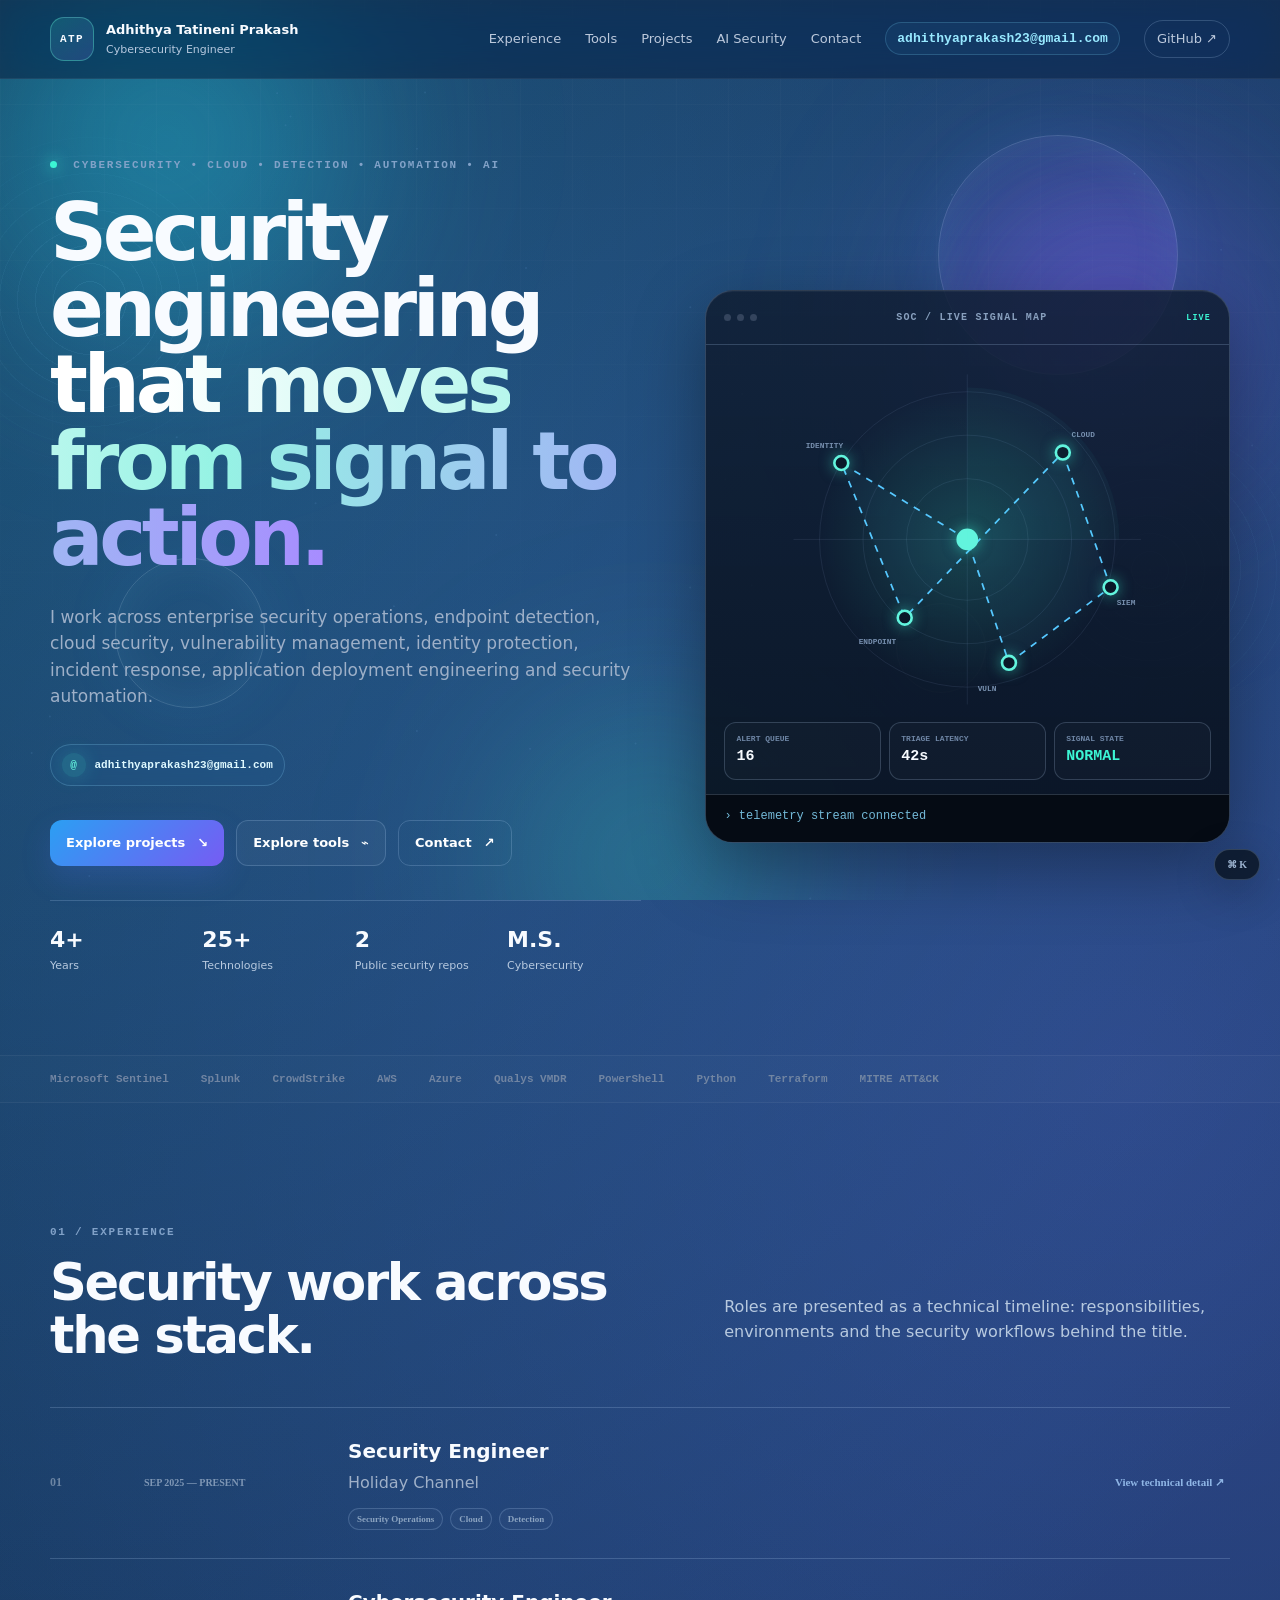
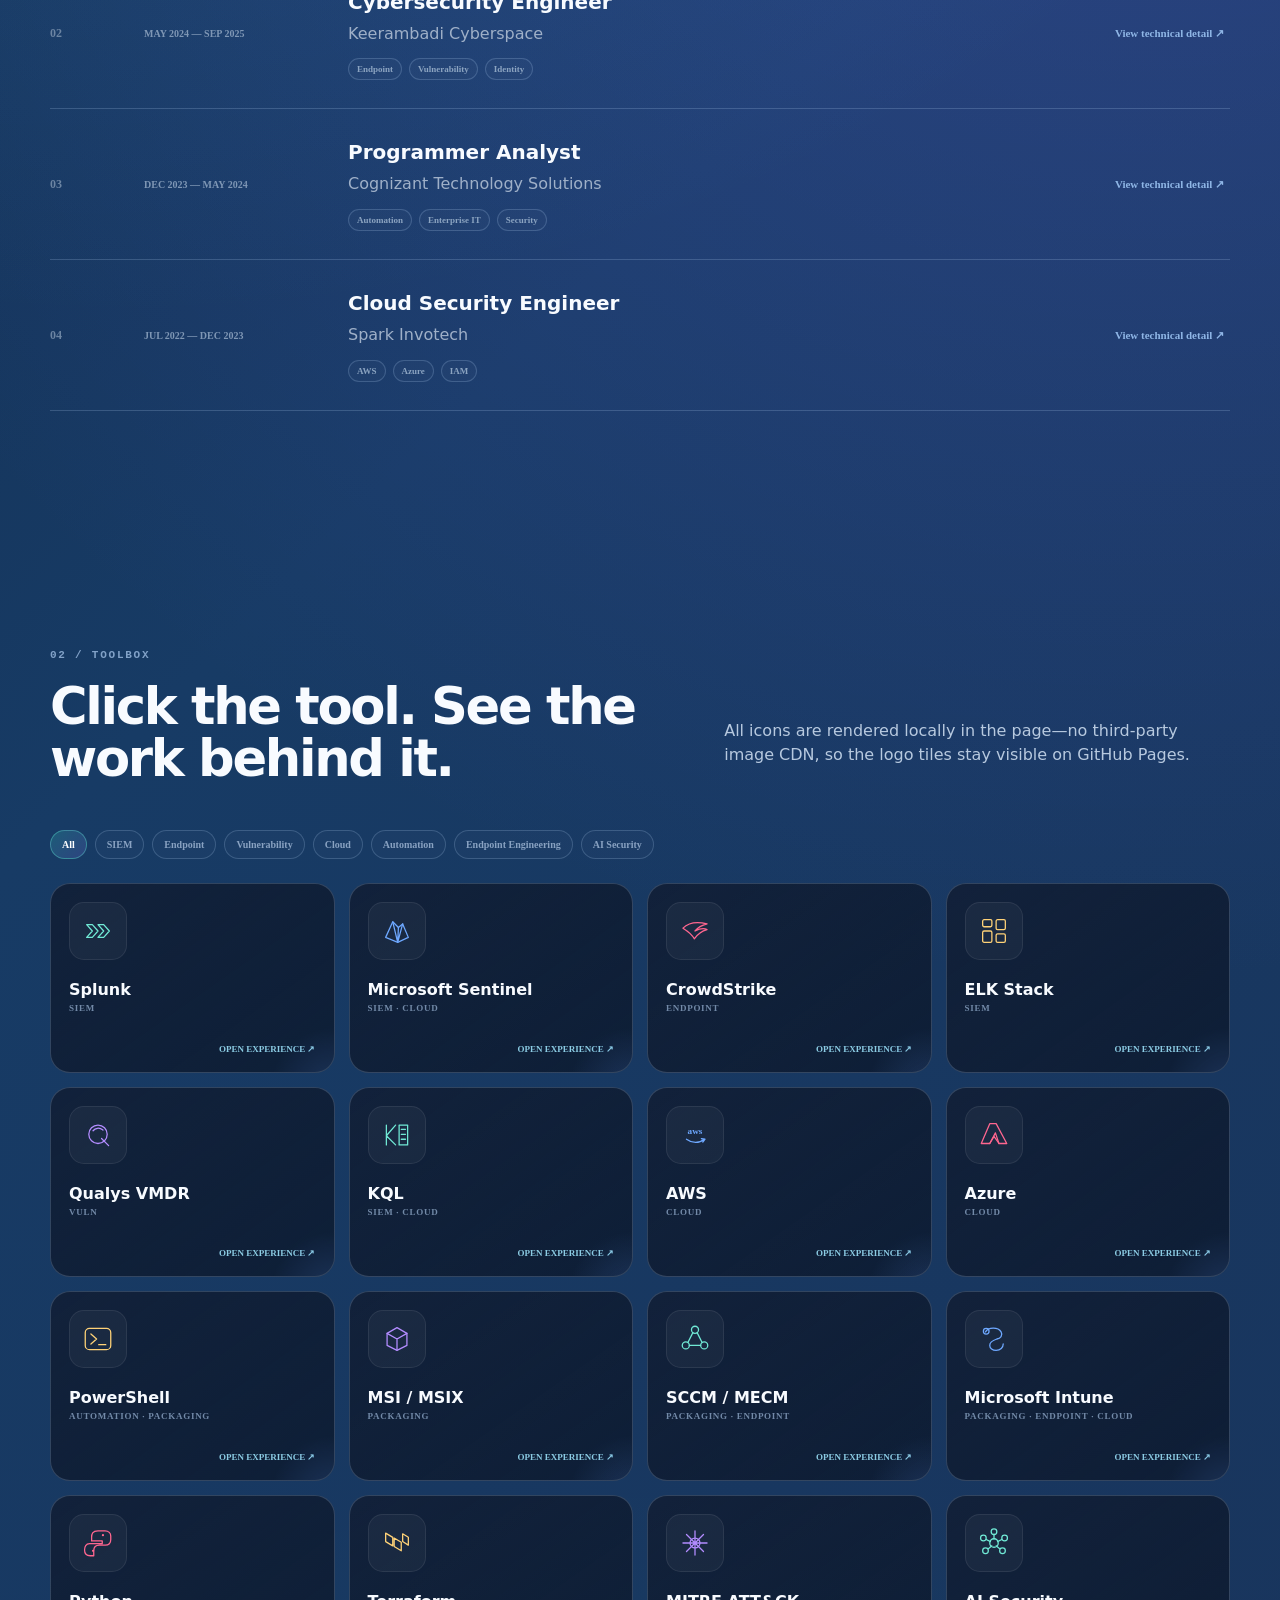
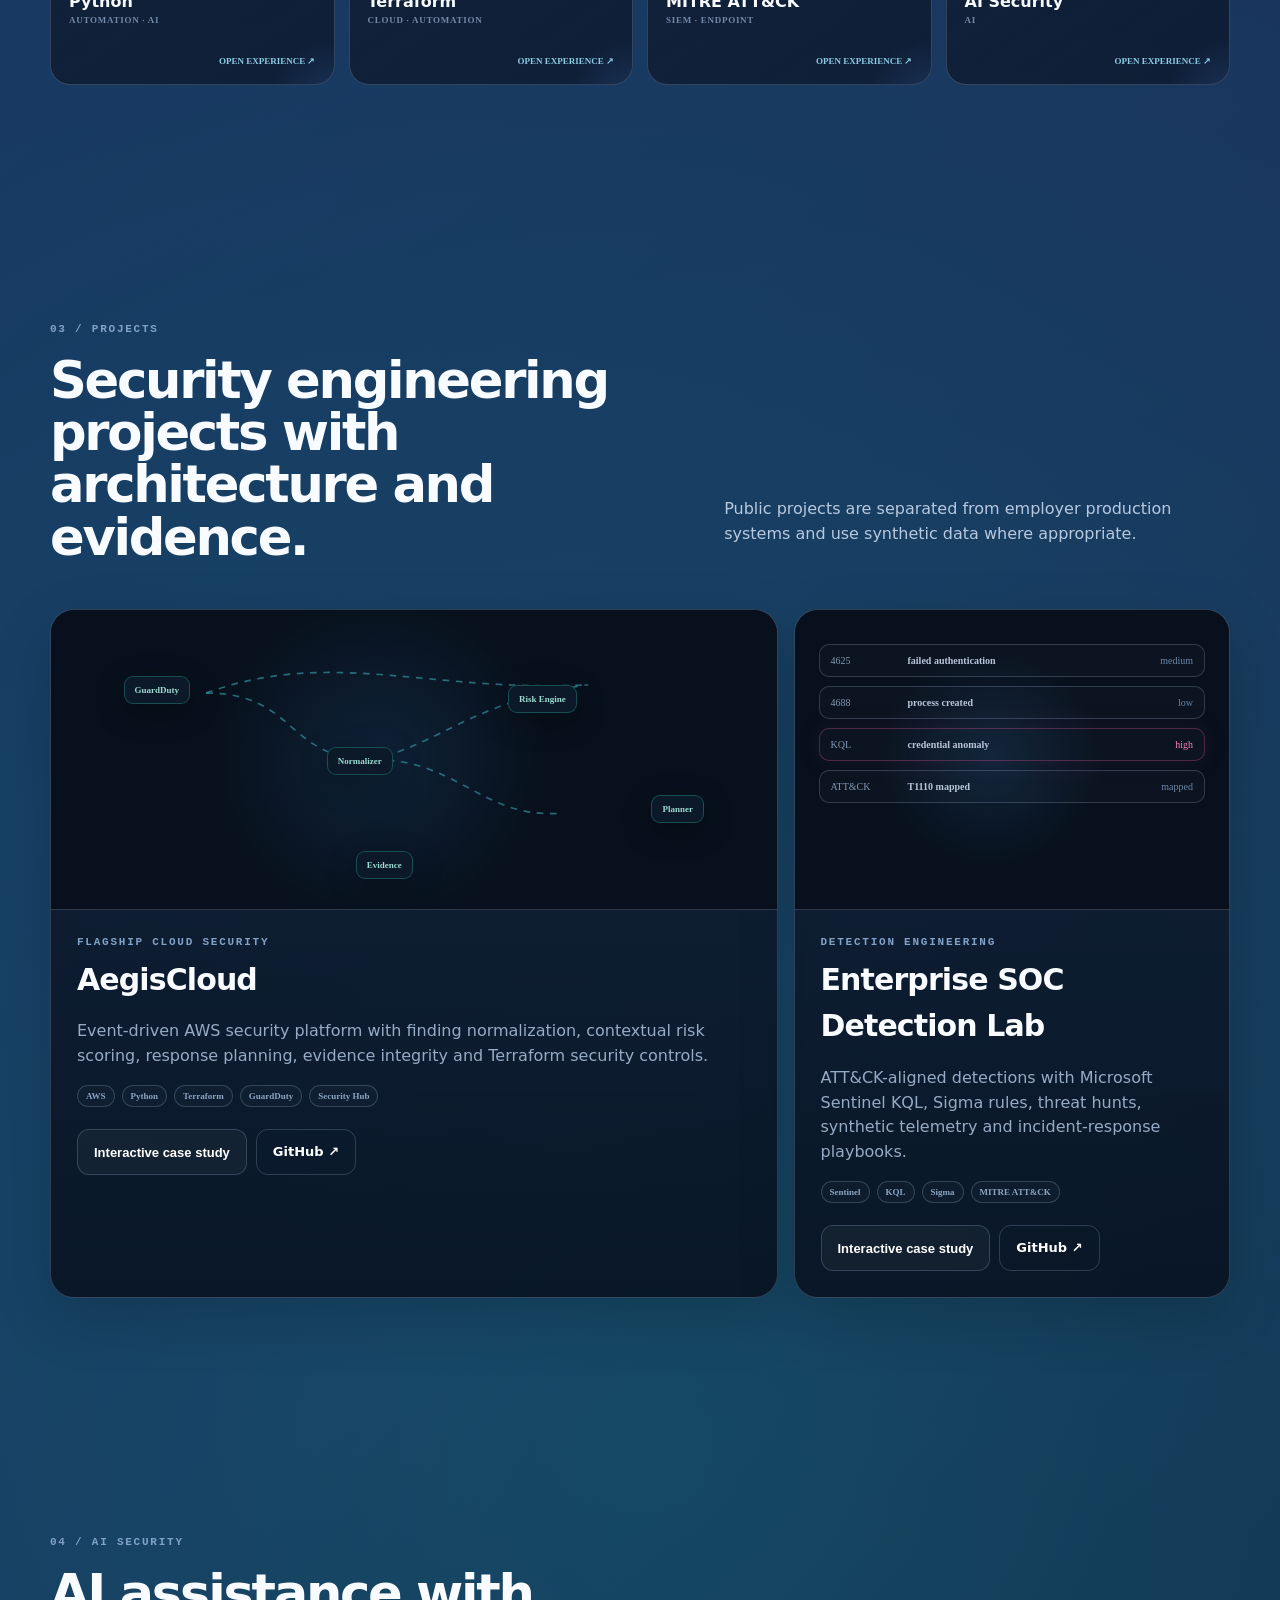
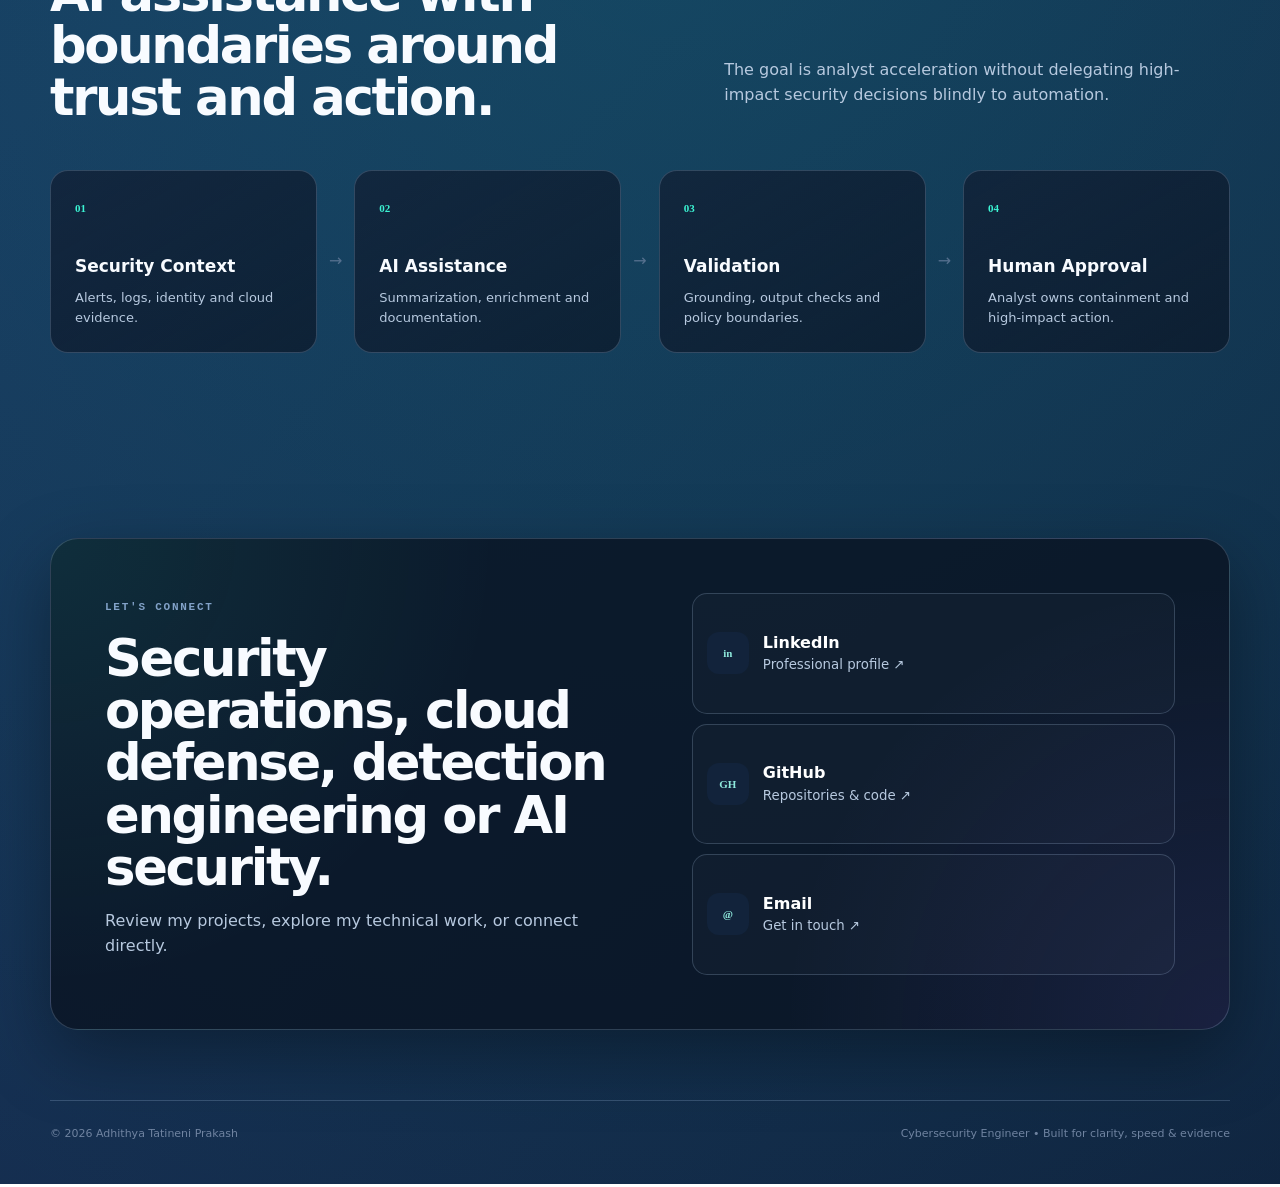
==== commit ebca9c46: "Add motion background email and reliable tool icons" ====
--- a/index.html
+++ b/index.html
@@ -14,6 +14,16 @@
 <body>
   <a class="skip-link" href="#main">Skip to content</a>
   <div class="progress" id="progress"></div>
+  <div class="motion-scene" aria-hidden="true">
+    <div class="aurora aurora-a"></div>
+    <div class="aurora aurora-b"></div>
+    <div class="aurora aurora-c"></div>
+    <div class="cyber-orb orb-a"></div>
+    <div class="cyber-orb orb-b"></div>
+    <div class="cyber-orb orb-c"></div>
+    <div class="mesh mesh-a"></div>
+    <div class="mesh mesh-b"></div>
+  </div>
   <canvas id="bg-canvas" aria-hidden="true"></canvas>
 
   <header class="nav-wrap">
@@ -29,6 +39,7 @@
         <a href="#projects">Projects</a>
         <a href="#ai">AI Security</a>
         <a href="#contact">Contact</a>
+        <a class="email-nav" href="mailto:adhithyaprakash23@gmail.com">adhithyaprakash23@gmail.com</a>
         <a class="pill-link" href="https://github.com/Adhithyaprakash23" target="_blank" rel="noreferrer">GitHub ↗</a>
       </div>
     </nav>
@@ -40,6 +51,7 @@
         <div class="eyebrow"><span class="status-dot"></span> CYBERSECURITY • CLOUD • DETECTION • AUTOMATION • AI</div>
         <h1>Security engineering<br><span class="gradient-text">that moves from signal to action.</span></h1>
         <p class="hero-lede">I work across enterprise security operations, endpoint detection, cloud security, vulnerability management, identity protection, incident response, application deployment engineering and security automation.</p>
+        <div class="email-hero"><span class="mail-pulse">@</span><a href="mailto:adhithyaprakash23@gmail.com">adhithyaprakash23@gmail.com</a></div>
         <div class="hero-actions">
           <a class="btn primary" href="#projects">Explore projects <span>↘</span></a>
           <a class="btn secondary" href="#tools">Explore tools <span>⌁</span></a>
--- a/styles.css
+++ b/styles.css
@@ -1,20 +1,22 @@
 
 :root{
-  --bg:#060d18;--bg2:#091323;--panel:rgba(12,24,43,.78);--panel2:rgba(17,31,53,.88);
-  --border:rgba(143,176,220,.18);--border2:rgba(104,225,215,.28);--text:#f4f8ff;--muted:#91a4c0;
+  --bg:#0d1c34;--bg2:#16365d;--panel:rgba(15,35,63,.68);--panel2:rgba(28,56,92,.72);
+  --border:rgba(189,219,255,.20);--border2:rgba(103,245,220,.34);--text:#f8fbff;--muted:#b7c9df;
   --cyan:#3cf5d4;--blue:#46a4ff;--violet:#9672ff;--pink:#ff5aa5;--danger:#ff6d7a;--radius:22px;
   --shadow:0 24px 70px rgba(0,0,0,.34)
 }
 *{box-sizing:border-box} html{scroll-behavior:smooth} body{margin:0;background:
-radial-gradient(circle at 20% -10%,rgba(70,164,255,.12),transparent 30%),
-radial-gradient(circle at 90% 15%,rgba(150,114,255,.10),transparent 28%),
-var(--bg);color:var(--text);font-family:Inter,ui-sans-serif,system-ui,-apple-system,BlinkMacSystemFont,"Segoe UI",sans-serif;line-height:1.55;overflow-x:hidden}
-body::before{content:"";position:fixed;inset:0;pointer-events:none;background-image:linear-gradient(rgba(255,255,255,.018) 1px,transparent 1px),linear-gradient(90deg,rgba(255,255,255,.018) 1px,transparent 1px);background-size:48px 48px;mask-image:linear-gradient(to bottom,black,transparent 80%);z-index:-2}
+radial-gradient(circle at 10% 5%,rgba(57,211,255,.24),transparent 28%),
+radial-gradient(circle at 88% 18%,rgba(122,104,255,.24),transparent 30%),
+radial-gradient(circle at 52% 78%,rgba(0,240,193,.12),transparent 34%),
+linear-gradient(135deg,#102746 0%,#173b65 34%,#19345c 68%,#10233f 100%);
+color:var(--text);font-family:Inter,ui-sans-serif,system-ui,-apple-system,BlinkMacSystemFont,"Segoe UI",sans-serif;line-height:1.55;overflow-x:hidden;min-height:100vh}
+body::before{content:"";position:fixed;inset:0;pointer-events:none;background-image:linear-gradient(rgba(255,255,255,.025) 1px,transparent 1px),linear-gradient(90deg,rgba(255,255,255,.025) 1px,transparent 1px);background-size:52px 52px;mask-image:linear-gradient(to bottom,black,transparent 88%);z-index:-3}
 #bg-canvas{position:fixed;inset:0;width:100%;height:100%;z-index:-1;opacity:.7;pointer-events:none}
 .shell{width:min(1180px,calc(100% - 44px));margin-inline:auto}
 .skip-link{position:fixed;left:14px;top:-50px;z-index:1000;background:#fff;color:#000;padding:10px 14px;border-radius:8px}.skip-link:focus{top:14px}
 .progress{position:fixed;top:0;left:0;height:2px;background:linear-gradient(90deg,var(--cyan),var(--blue),var(--violet));z-index:1001;width:0}
-.nav-wrap{position:sticky;top:0;z-index:100;border-bottom:1px solid rgba(255,255,255,.06);background:rgba(6,13,24,.72);backdrop-filter:blur(18px)}
+.nav-wrap{position:sticky;top:0;z-index:100;border-bottom:1px solid rgba(255,255,255,.06);background:rgba(14,36,64,.58);backdrop-filter:blur(18px) saturate(135%)}
 .nav{height:78px;display:flex;align-items:center;justify-content:space-between;gap:24px}
 .brand{display:flex;gap:12px;align-items:center;text-decoration:none;color:var(--text)}
 .brand-mark{width:44px;height:44px;display:grid;place-items:center;border-radius:14px;background:linear-gradient(145deg,rgba(60,245,212,.16),rgba(150,114,255,.16));border:1px solid var(--border2);font:700 11px ui-monospace,monospace;letter-spacing:.12em}
@@ -57,3 +59,26 @@
 @media(max-width:760px){.shell{width:min(100% - 28px,1180px)}.nav{height:68px}.brand-copy{display:none}.menu-btn{display:block}.nav-links{position:absolute;left:14px;right:14px;top:62px;display:none;flex-direction:column;align-items:stretch;background:#091321;border:1px solid var(--border);padding:16px;border-radius:16px}.nav-links.open{display:flex}.hero{min-height:auto;padding:68px 0}.hero h1{font-size:48px}.metrics{grid-template-columns:repeat(2,1fr)}.section{padding:82px 0}.section-head{grid-template-columns:1fr;gap:18px}.tool-grid{grid-template-columns:repeat(2,1fr)}.role{grid-template-columns:45px 1fr}.role-date{grid-column:2}.role-main{grid-column:2}.role .text-btn{grid-column:2;justify-self:start}.cta{padding:28px}.footer{flex-direction:column}.command-hint{display:none}}
 @media(max-width:480px){.hero h1{font-size:42px}.tool-grid{grid-template-columns:1fr}.tool-card{min-height:160px}.console-readout{grid-template-columns:1fr}.project-visual{height:240px}}
 @media(prefers-reduced-motion:reduce){*{scroll-behavior:auto!important;animation:none!important;transition:none!important}.reveal{opacity:1;transform:none}}
+
+
+.motion-scene{position:fixed;inset:0;overflow:hidden;pointer-events:none;z-index:-4}
+.aurora{position:absolute;border-radius:50%;filter:blur(70px);opacity:.46;mix-blend-mode:screen;animation:auroraFloat 17s ease-in-out infinite alternate}
+.aurora-a{width:46vw;height:46vw;left:-10vw;top:-12vw;background:radial-gradient(circle,rgba(36,233,255,.82),rgba(36,233,255,0) 68%)}
+.aurora-b{width:42vw;height:42vw;right:-8vw;top:5vw;background:radial-gradient(circle,rgba(137,95,255,.80),rgba(137,95,255,0) 68%);animation-duration:21s}
+.aurora-c{width:38vw;height:38vw;left:32vw;bottom:-16vw;background:radial-gradient(circle,rgba(48,255,192,.55),rgba(48,255,192,0) 68%);animation-duration:24s}
+@keyframes auroraFloat{0%{transform:translate3d(-3%,0,0) scale(.96)}100%{transform:translate3d(8%,7%,0) scale(1.12)}}
+.cyber-orb{position:absolute;border-radius:50%;border:1px solid rgba(196,230,255,.18);box-shadow:inset 0 0 45px rgba(122,213,255,.09),0 0 60px rgba(62,184,255,.08);backdrop-filter:blur(1px);animation:orbDrift 18s ease-in-out infinite}
+.orb-a{width:240px;height:240px;right:8vw;top:15vh}
+.orb-b{width:150px;height:150px;left:9vw;top:62vh;animation-duration:14s}
+.orb-c{width:90px;height:90px;right:23vw;top:67vh;animation-duration:12s}
+@keyframes orbDrift{50%{transform:translate3d(26px,-34px,0) rotate(18deg)}}
+.mesh{position:absolute;width:420px;height:420px;border-radius:50%;opacity:.18;background:
+repeating-radial-gradient(circle at center,rgba(140,218,255,.5) 0 1px,transparent 1px 18px);
+mask-image:radial-gradient(circle,black,transparent 68%);animation:meshSpin 32s linear infinite}
+.mesh-a{right:-80px;top:40%}.mesh-b{left:-120px;top:10%;animation-direction:reverse;animation-duration:42s}
+@keyframes meshSpin{to{transform:rotate(360deg)}}
+.email-nav{font:700 10px ui-monospace,monospace;color:#98e9ff!important;border:1px solid rgba(125,220,255,.2);padding:8px 11px;border-radius:999px;background:rgba(86,190,255,.06)}
+.email-hero{display:inline-flex;align-items:center;gap:9px;margin-top:18px;padding:8px 11px;border:1px solid rgba(150,223,255,.22);border-radius:999px;background:rgba(37,100,156,.16);backdrop-filter:blur(10px);font:700 11px ui-monospace,monospace}
+.email-hero a{color:#dff9ff;text-decoration:none}
+.mail-pulse{width:24px;height:24px;border-radius:50%;display:grid;place-items:center;background:rgba(63,245,213,.14);color:#65f5df;box-shadow:0 0 20px rgba(63,245,213,.18);animation:mailPulse 2.1s ease-in-out infinite}
+@keyframes mailPulse{50%{box-shadow:0 0 0 8px rgba(63,245,213,0),0 0 28px rgba(63,245,213,.26)}}
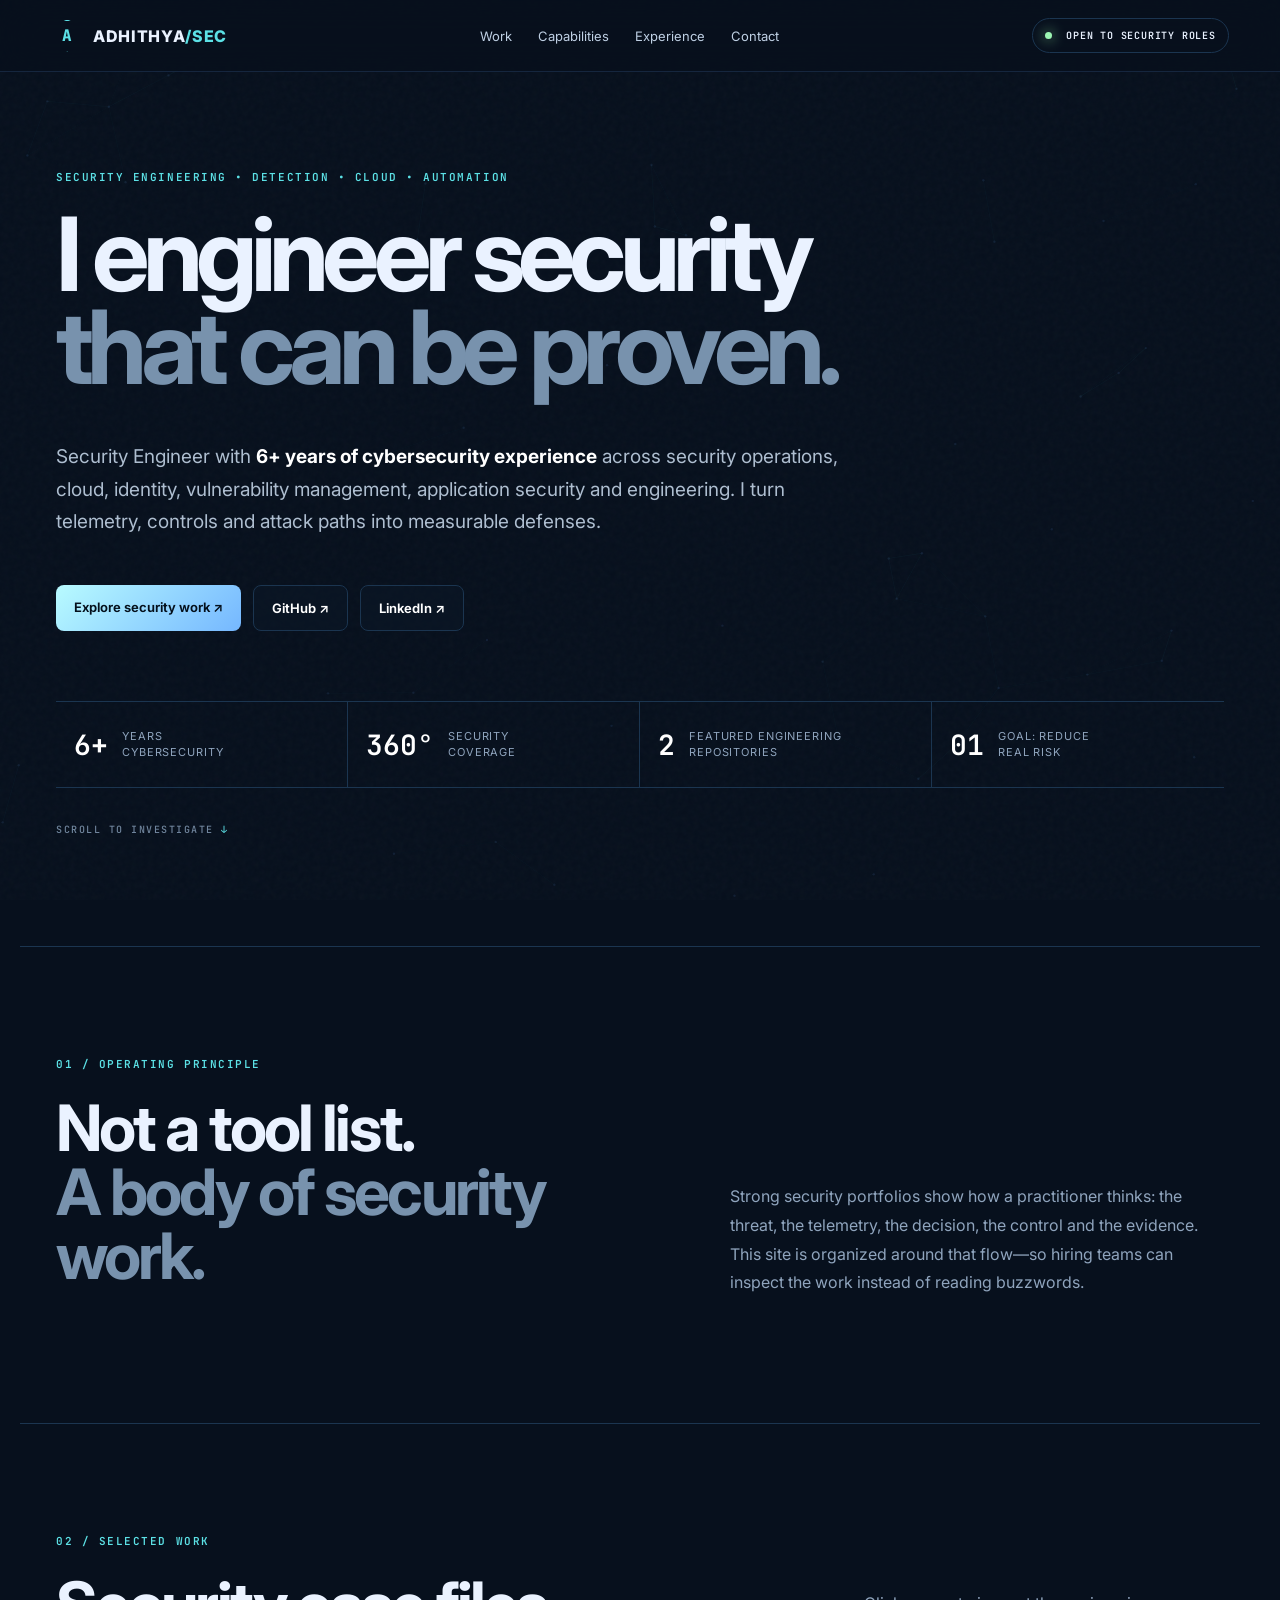
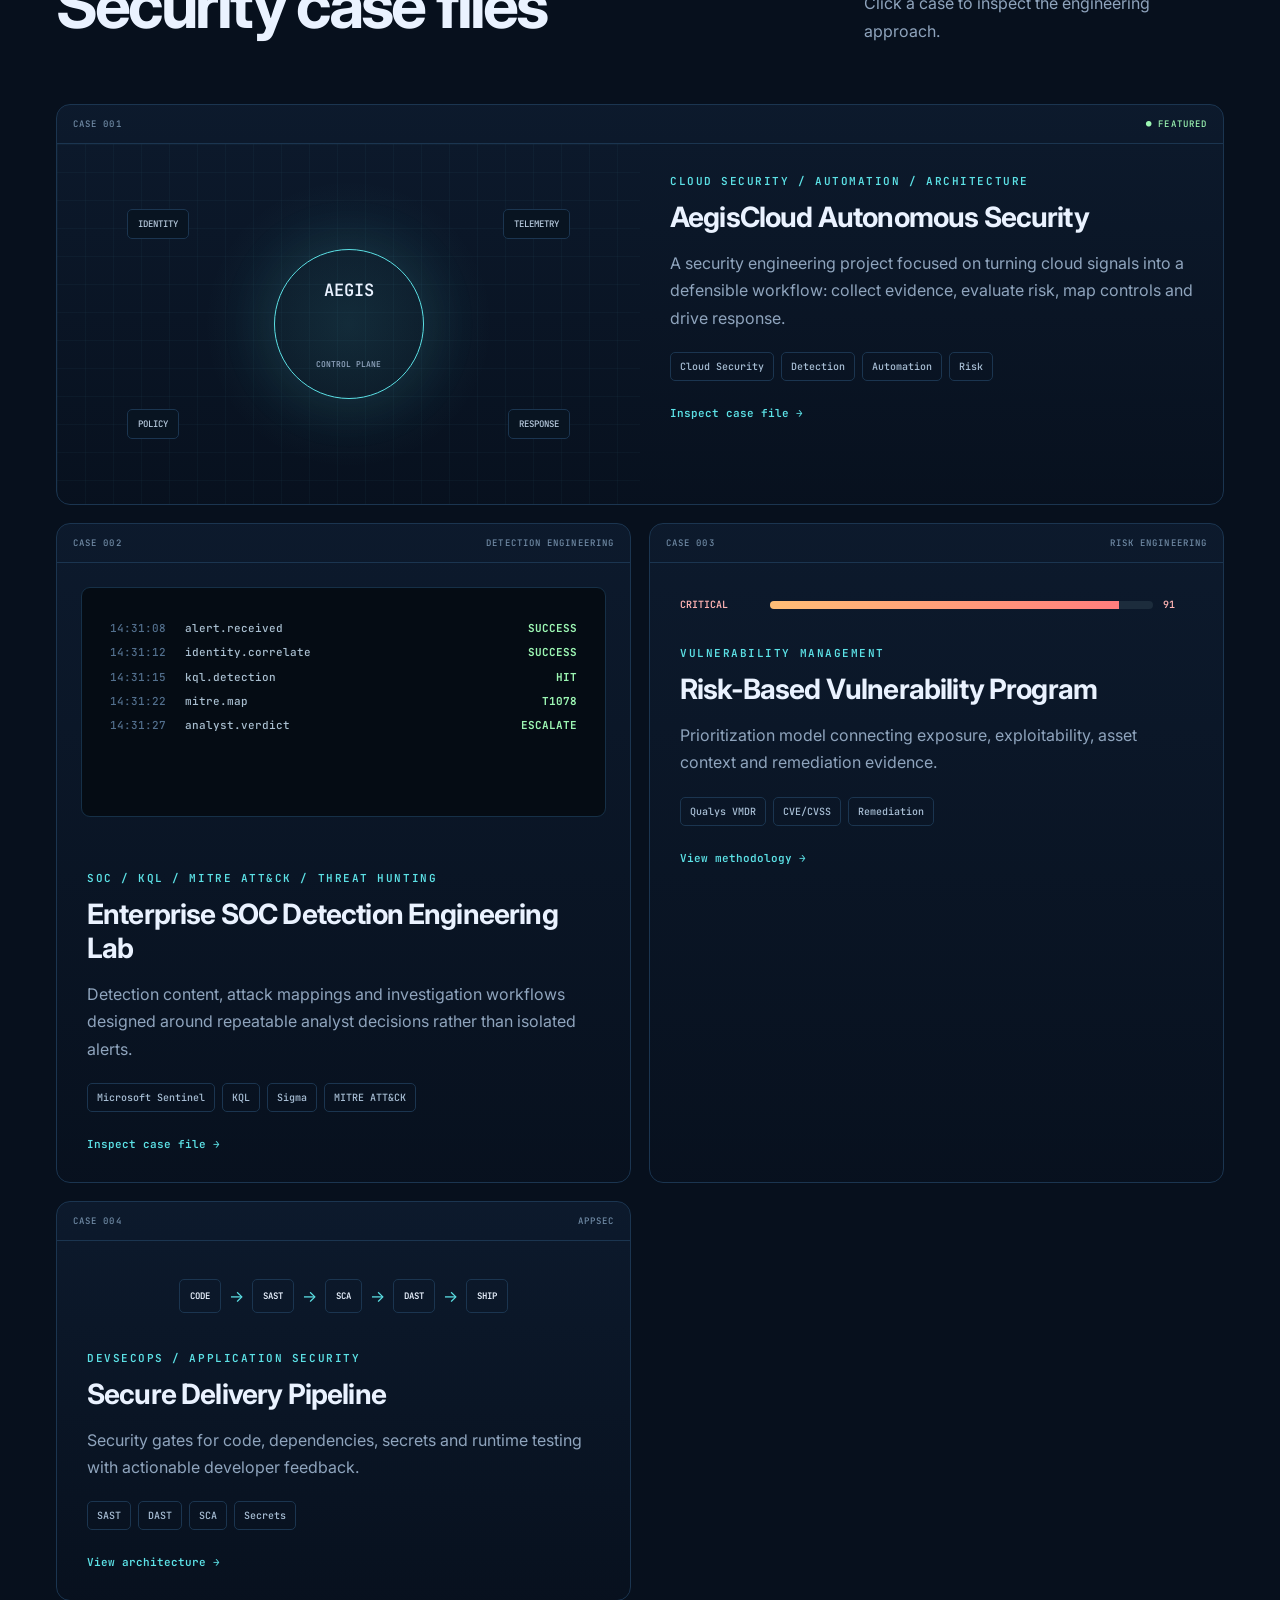
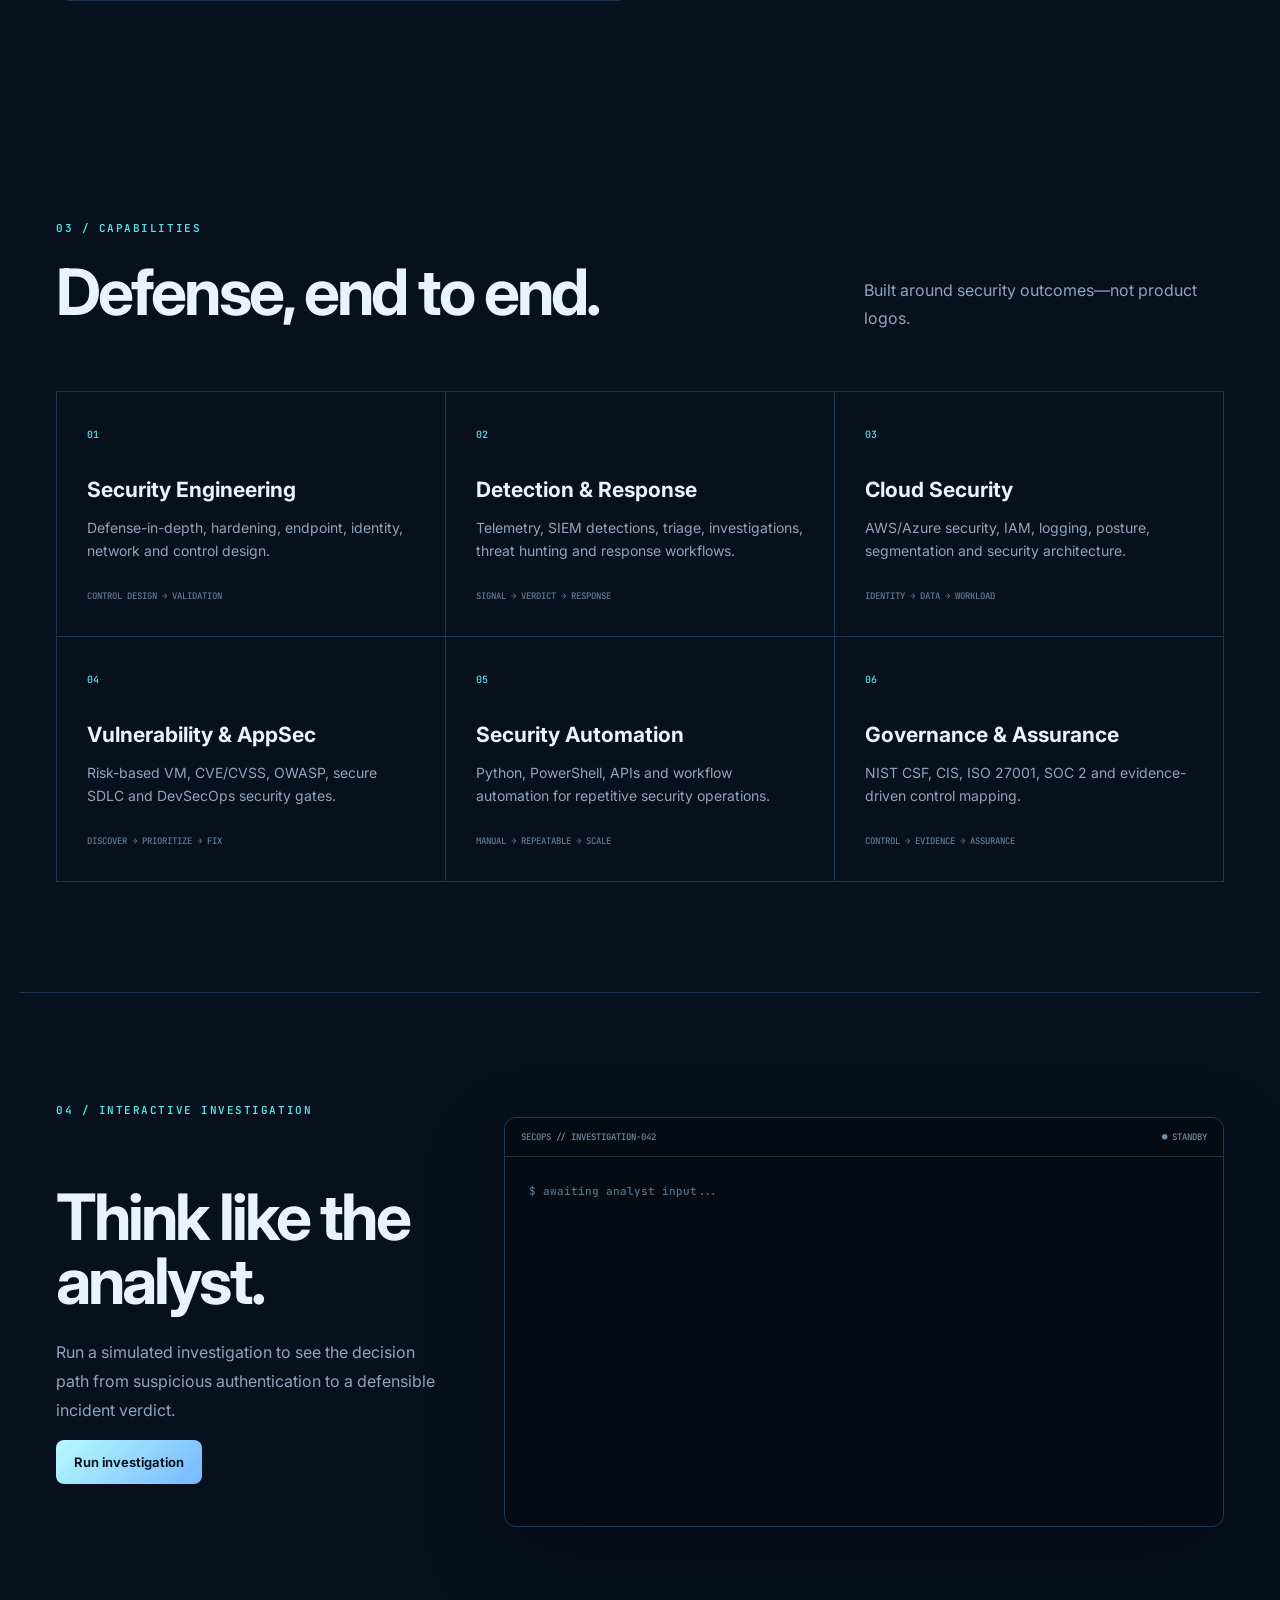
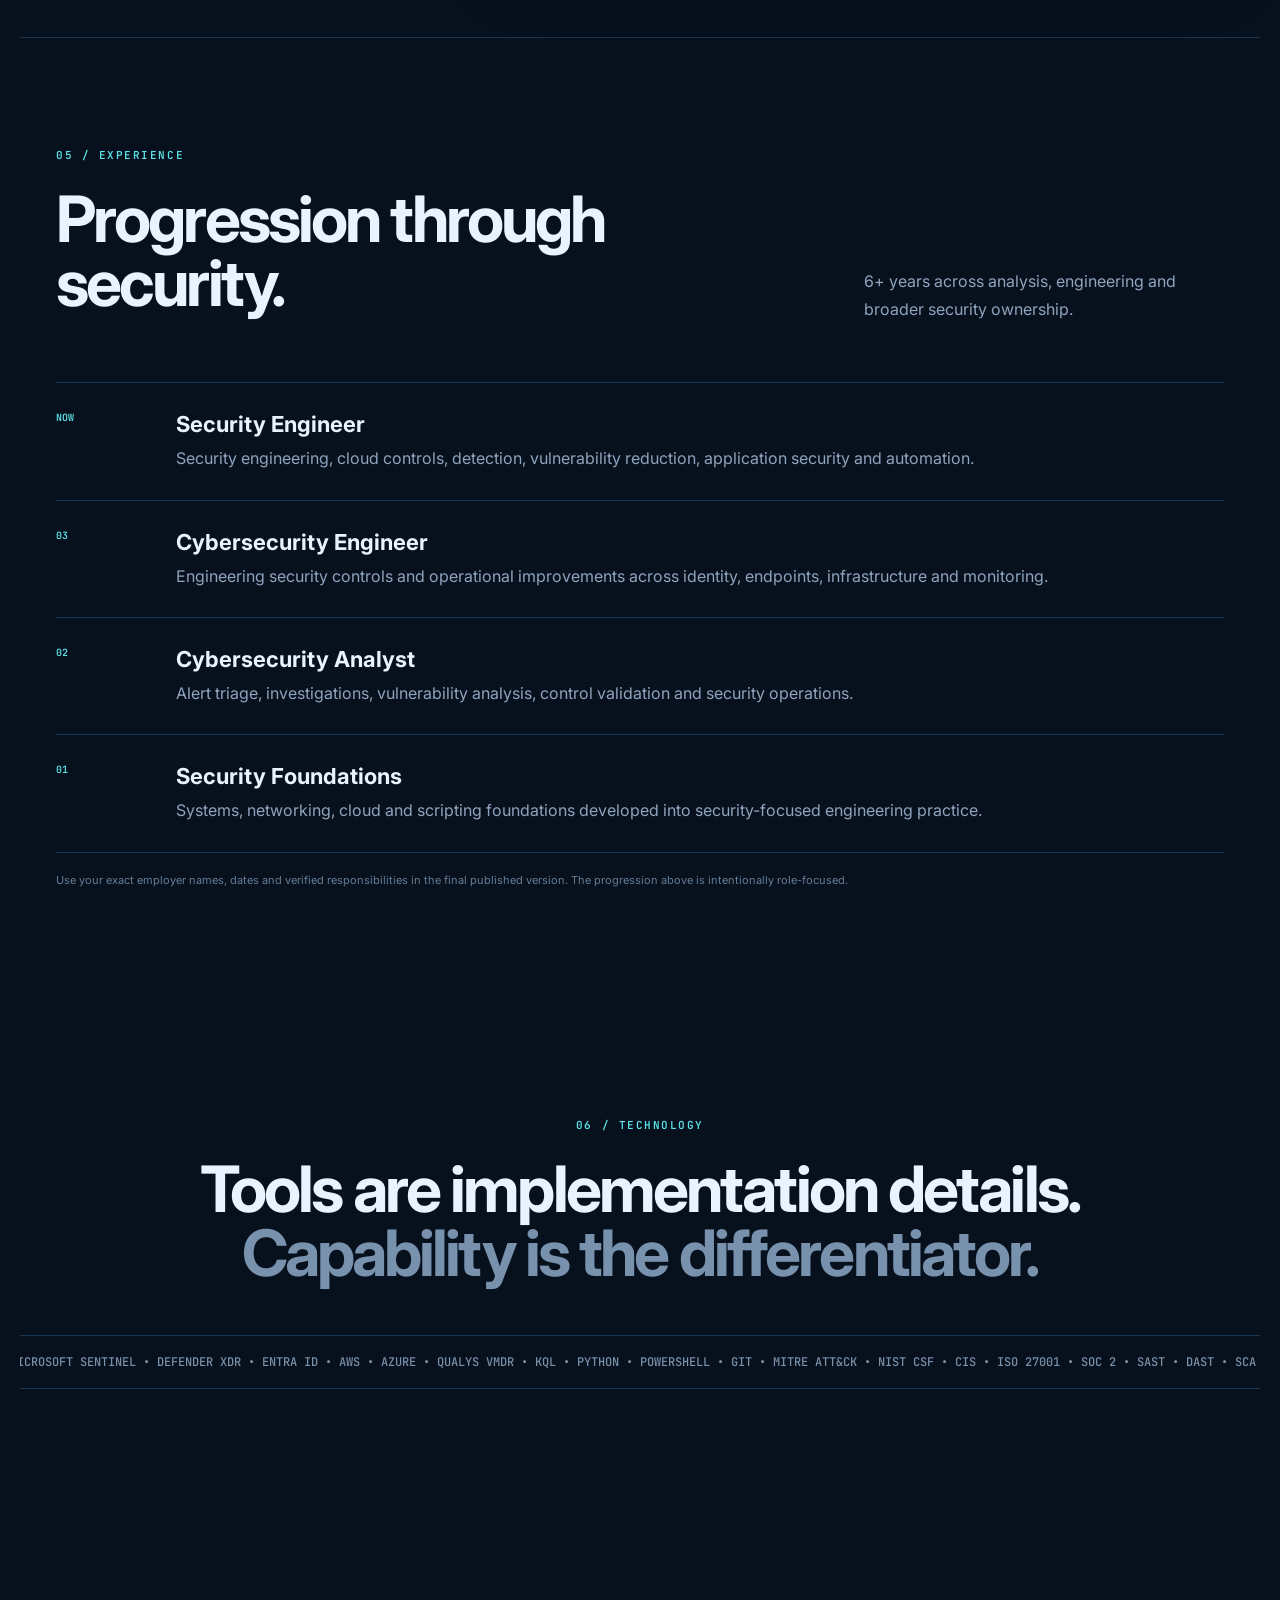
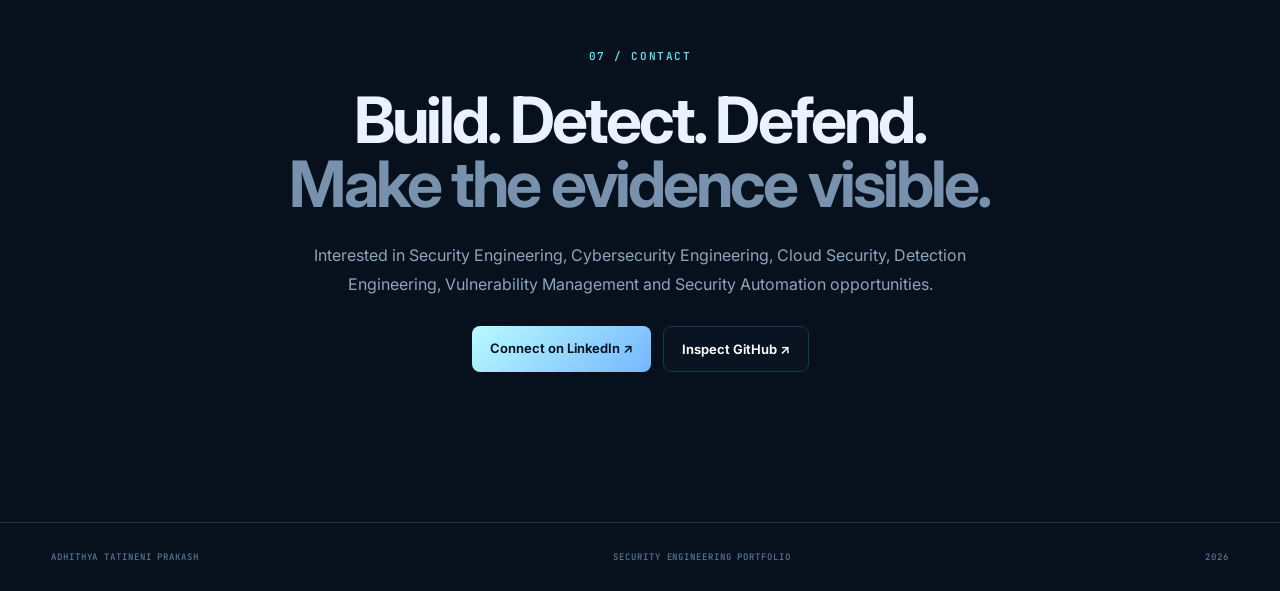
==== commit 3667d5dc: "Launch redesigned cybersecurity portfolio" ====
--- a/index.html
+++ b/index.html
@@ -3,250 +3,186 @@
 <head>
   <meta charset="utf-8" />
   <meta name="viewport" content="width=device-width,initial-scale=1" />
-  <meta name="theme-color" content="#07101f" />
-  <meta name="description" content="Adhithya Tatineni Prakash — Cybersecurity Engineer. Detection engineering, cloud security, endpoint security, vulnerability management, automation and AI security." />
-  <meta property="og:title" content="Adhithya Tatineni Prakash | Cybersecurity Engineer" />
-  <meta property="og:description" content="Security engineering that moves from signal to action." />
-  <meta property="og:type" content="website" />
-  <title>Adhithya Tatineni Prakash | Cybersecurity Engineer</title>
+  <meta name="description" content="Adhithya Tatineni Prakash — Security Engineer portfolio covering security engineering, detection, cloud, vulnerability management, application security and automation." />
+  <meta property="og:title" content="Adhithya Tatineni Prakash | Security Engineer" />
+  <meta property="og:description" content="Security engineering portfolio: architecture, detections, cloud controls, vulnerability management and automation." />
+  <meta name="theme-color" content="#07111f" />
+  <title>Adhithya Tatineni Prakash | Security Engineer</title>
+  <link rel="preconnect" href="https://fonts.googleapis.com">
+  <link rel="preconnect" href="https://fonts.gstatic.com" crossorigin>
+  <link href="https://fonts.googleapis.com/css2?family=Inter:wght@400;500;600;700;800&family=JetBrains+Mono:wght@400;600&display=swap" rel="stylesheet">
   <link rel="stylesheet" href="styles.css" />
 </head>
 <body>
-  <a class="skip-link" href="#main">Skip to content</a>
-  <div class="progress" id="progress"></div>
-  <div class="motion-scene" aria-hidden="true">
-    <div class="aurora aurora-a"></div>
-    <div class="aurora aurora-b"></div>
-    <div class="aurora aurora-c"></div>
-    <div class="cyber-orb orb-a"></div>
-    <div class="cyber-orb orb-b"></div>
-    <div class="cyber-orb orb-c"></div>
-    <div class="mesh mesh-a"></div>
-    <div class="mesh mesh-b"></div>
-  </div>
-  <canvas id="bg-canvas" aria-hidden="true"></canvas>
+  <canvas id="mesh" aria-hidden="true"></canvas>
+  <div class="noise" aria-hidden="true"></div>
 
-  <header class="nav-wrap">
-    <nav class="nav shell" aria-label="Primary navigation">
-      <a href="#top" class="brand" aria-label="Home">
-        <span class="brand-mark">ATP</span>
-        <span class="brand-copy"><strong>Adhithya Tatineni Prakash</strong><small>Cybersecurity Engineer</small></span>
-      </a>
-      <button class="menu-btn" id="menuBtn" aria-label="Open navigation" aria-expanded="false">☰</button>
-      <div class="nav-links" id="navLinks">
-        <a href="#experience">Experience</a>
-        <a href="#tools">Tools</a>
-        <a href="#projects">Projects</a>
-        <a href="#ai">AI Security</a>
-        <a href="#contact">Contact</a>
-        <a class="email-nav" href="mailto:adhithyaprakash23@gmail.com">adhithyaprakash23@gmail.com</a>
-        <a class="pill-link" href="https://github.com/Adhithyaprakash23" target="_blank" rel="noreferrer">GitHub ↗</a>
-      </div>
+  <header class="nav">
+    <a class="brand" href="#home"><span class="shield">A</span><span>ADHITHYA<span class="accent">/SEC</span></span></a>
+    <nav aria-label="Primary navigation">
+      <a href="#work">Work</a><a href="#capabilities">Capabilities</a><a href="#experience">Experience</a><a href="#contact">Contact</a>
     </nav>
+    <a class="status" href="#contact"><i></i> OPEN TO SECURITY ROLES</a>
   </header>
 
-  <main id="main">
-    <section class="hero shell" id="top">
-      <div class="hero-copy reveal">
-        <div class="eyebrow"><span class="status-dot"></span> CYBERSECURITY • CLOUD • DETECTION • AUTOMATION • AI</div>
-        <h1>Security engineering<br><span class="gradient-text">that moves from signal to action.</span></h1>
-        <p class="hero-lede">I work across enterprise security operations, endpoint detection, cloud security, vulnerability management, identity protection, incident response, application deployment engineering and security automation.</p>
-        <div class="email-hero"><span class="mail-pulse">@</span><a href="mailto:adhithyaprakash23@gmail.com">adhithyaprakash23@gmail.com</a></div>
-        <div class="hero-actions">
-          <a class="btn primary" href="#projects">Explore projects <span>↘</span></a>
-          <a class="btn secondary" href="#tools">Explore tools <span>⌁</span></a>
-          <a class="btn ghost" href="mailto:adhithyaprakash23@gmail.com">Contact <span>↗</span></a>
-        </div>
-        <div class="metrics" aria-label="Professional highlights">
-          <div><strong>4+</strong><span>Years</span></div>
-          <div><strong>25+</strong><span>Technologies</span></div>
-          <div><strong>2</strong><span>Public security repos</span></div>
-          <div><strong>M.S.</strong><span>Cybersecurity</span></div>
-        </div>
+  <main>
+    <section class="hero section" id="home">
+      <div class="eyebrow">SECURITY ENGINEERING • DETECTION • CLOUD • AUTOMATION</div>
+      <h1>I engineer security<br><span>that can be proven.</span></h1>
+      <p class="lede">Security Engineer with <strong>6+ years of cybersecurity experience</strong> across security operations, cloud, identity, vulnerability management, application security and engineering. I turn telemetry, controls and attack paths into measurable defenses.</p>
+      <div class="hero-actions">
+        <a class="btn primary" href="#work">Explore security work <span>↗</span></a>
+        <a class="btn" href="https://github.com/Adhithyaprakash23" target="_blank" rel="noopener">GitHub <span>↗</span></a>
+        <a class="btn" href="https://www.linkedin.com/in/adhithyaprakash/" target="_blank" rel="noopener">LinkedIn <span>↗</span></a>
       </div>
+      <div class="proofbar">
+        <div><b>6+</b><span>Years<br>Cybersecurity</span></div>
+        <div><b>360°</b><span>Security<br>Coverage</span></div>
+        <div><b>2</b><span>Featured Engineering<br>Repositories</span></div>
+        <div><b>01</b><span>Goal: reduce<br>real risk</span></div>
+      </div>
+      <div class="scrollcue">SCROLL TO INVESTIGATE <span>↓</span></div>
+    </section>
 
-      <div class="hero-console reveal" aria-label="Interactive SOC visualization">
-        <div class="console-top">
-          <div><i></i><i></i><i></i></div>
-          <span>SOC / LIVE SIGNAL MAP</span>
-          <small>LIVE</small>
-        </div>
-        <div class="radar-wrap">
-          <svg viewBox="0 0 560 420" class="radar-svg" role="img" aria-label="Animated security signal graph">
-            <defs>
-              <radialGradient id="radarGlow">
-                <stop offset="0%" stop-color="#3cf5d4" stop-opacity=".18"/>
-                <stop offset="100%" stop-color="#3cf5d4" stop-opacity="0"/>
-              </radialGradient>
-            </defs>
-            <circle cx="280" cy="210" r="170" class="grid-ring"/>
-            <circle cx="280" cy="210" r="120" class="grid-ring"/>
-            <circle cx="280" cy="210" r="70" class="grid-ring"/>
-            <line x1="80" y1="210" x2="480" y2="210" class="grid-line"/>
-            <line x1="280" y1="20" x2="280" y2="400" class="grid-line"/>
-            <circle cx="280" cy="210" r="170" fill="url(#radarGlow)" />
-            <g class="signal-lines">
-              <path d="M280 210 L135 122 L208 300 L390 110 L445 265 L328 352 Z"/>
-            </g>
-            <g class="nodes">
-              <circle cx="135" cy="122" r="8"/><circle cx="208" cy="300" r="8"/>
-              <circle cx="390" cy="110" r="8"/><circle cx="445" cy="265" r="8"/>
-              <circle cx="328" cy="352" r="8"/><circle cx="280" cy="210" r="11" class="core"/>
-            </g>
-            <g class="labels">
-              <text x="94" y="105">IDENTITY</text><text x="155" y="330">ENDPOINT</text>
-              <text x="400" y="92">CLOUD</text><text x="452" y="285">SIEM</text>
-              <text x="292" y="385">VULN</text>
-            </g>
-            <g class="sweep"><path d="M280 210 L280 35 A175 175 0 0 1 455 210 Z"/></g>
-          </svg>
-          <div class="console-readout">
-            <div><span>ALERT QUEUE</span><strong id="alertCount">12</strong></div>
-            <div><span>TRIAGE LATENCY</span><strong>42s</strong></div>
-            <div><span>SIGNAL STATE</span><strong class="ok">NORMAL</strong></div>
-          </div>
-        </div>
-        <div class="terminal">
-          <div id="terminalText">› initializing telemetry…</div>
-        </div>
+    <section class="section manifesto">
+      <div class="section-tag">01 / OPERATING PRINCIPLE</div>
+      <div class="split">
+        <h2>Not a tool list.<br><span>A body of security work.</span></h2>
+        <p>Strong security portfolios show how a practitioner thinks: the threat, the telemetry, the decision, the control and the evidence. This site is organized around that flow—so hiring teams can inspect the work instead of reading buzzwords.</p>
       </div>
     </section>
 
-    <section class="strip">
-      <div class="shell ticker" aria-label="Core technologies">
-        <span>Microsoft Sentinel</span><span>Splunk</span><span>CrowdStrike</span><span>AWS</span><span>Azure</span><span>Qualys VMDR</span><span>PowerShell</span><span>Python</span><span>Terraform</span><span>MITRE ATT&amp;CK</span>
-      </div>
-    </section>
-
-    <section class="section shell" id="experience">
-      <div class="section-head reveal">
-        <div><span class="index">01 / EXPERIENCE</span><h2>Security work across the stack.</h2></div>
-        <p>Roles are presented as a technical timeline: responsibilities, environments and the security workflows behind the title.</p>
-      </div>
-      <div class="timeline">
-        <article class="role reveal">
-          <div class="role-number">01</div><div class="role-date">SEP 2025 — PRESENT</div>
-          <div class="role-main"><h3>Security Engineer</h3><p>Holiday Channel</p><div class="chips"><span>Security Operations</span><span>Cloud</span><span>Detection</span></div></div>
-          <button class="text-btn role-open" data-role="holiday">View technical detail ↗</button>
-        </article>
-        <article class="role reveal">
-          <div class="role-number">02</div><div class="role-date">MAY 2024 — SEP 2025</div>
-          <div class="role-main"><h3>Cybersecurity Engineer</h3><p>Keerambadi Cyberspace</p><div class="chips"><span>Endpoint</span><span>Vulnerability</span><span>Identity</span></div></div>
-          <button class="text-btn role-open" data-role="keerambadi">View technical detail ↗</button>
-        </article>
-        <article class="role reveal">
-          <div class="role-number">03</div><div class="role-date">DEC 2023 — MAY 2024</div>
-          <div class="role-main"><h3>Programmer Analyst</h3><p>Cognizant Technology Solutions</p><div class="chips"><span>Automation</span><span>Enterprise IT</span><span>Security</span></div></div>
-          <button class="text-btn role-open" data-role="cognizant">View technical detail ↗</button>
-        </article>
-        <article class="role reveal">
-          <div class="role-number">04</div><div class="role-date">JUL 2022 — DEC 2023</div>
-          <div class="role-main"><h3>Cloud Security Engineer</h3><p>Spark Invotech</p><div class="chips"><span>AWS</span><span>Azure</span><span>IAM</span></div></div>
-          <button class="text-btn role-open" data-role="spark">View technical detail ↗</button>
-        </article>
-      </div>
-    </section>
-
-    <section class="section shell" id="tools">
-      <div class="section-head reveal">
-        <div><span class="index">02 / TOOLBOX</span><h2>Click the tool. See the work behind it.</h2></div>
-        <p>All icons are rendered locally in the page—no third-party image CDN, so the logo tiles stay visible on GitHub Pages.</p>
-      </div>
-      <div class="filter-row reveal" id="filters" aria-label="Filter tools"></div>
-      <div class="tool-grid" id="toolGrid"></div>
-    </section>
-
-    <section class="section shell" id="projects">
-      <div class="section-head reveal">
-        <div><span class="index">03 / PROJECTS</span><h2>Security engineering projects with architecture and evidence.</h2></div>
-        <p>Public projects are separated from employer production systems and use synthetic data where appropriate.</p>
+    <section class="section" id="work">
+      <div class="section-head">
+        <div><div class="section-tag">02 / SELECTED WORK</div><h2>Security case files</h2></div>
+        <p>Click a case to inspect the engineering approach.</p>
       </div>
 
-      <div class="projects-grid">
-        <article class="project feature reveal">
-          <div class="project-visual cloud-map" aria-hidden="true">
-            <div class="cloud-node n1">GuardDuty</div><div class="cloud-node n2">Normalizer</div><div class="cloud-node n3">Risk Engine</div><div class="cloud-node n4">Planner</div><div class="cloud-node n5">Evidence</div>
-            <svg viewBox="0 0 800 360"><path d="M150 100 C260 100 245 180 350 180 S480 250 575 245"/><path d="M150 100 C300 45 420 100 610 90"/><path d="M350 180 C435 160 470 110 610 90"/></svg>
+      <div class="projects">
+        <article class="project featured" data-modal="aegis">
+          <div class="project-top"><span>CASE 001</span><span class="live">● FEATURED</span></div>
+          <div class="project-visual cloud">
+            <div class="core">AEGIS<br><small>CONTROL PLANE</small></div>
+            <span class="node n1">IDENTITY</span><span class="node n2">TELEMETRY</span><span class="node n3">POLICY</span><span class="node n4">RESPONSE</span>
           </div>
-          <div class="project-body">
-            <div class="eyebrow">FLAGSHIP CLOUD SECURITY</div>
-            <h3>AegisCloud</h3>
-            <p>Event-driven AWS security platform with finding normalization, contextual risk scoring, response planning, evidence integrity and Terraform security controls.</p>
-            <div class="chips"><span>AWS</span><span>Python</span><span>Terraform</span><span>GuardDuty</span><span>Security Hub</span></div>
-            <div class="project-actions">
-              <button class="btn secondary project-open" data-project="aegis">Interactive case study</button>
-              <a class="btn ghost" href="https://github.com/Adhithyaprakash23/aegiscloud-autonomous-security" target="_blank" rel="noreferrer">GitHub ↗</a>
-            </div>
+          <div class="project-copy">
+            <div class="kicker">CLOUD SECURITY / AUTOMATION / ARCHITECTURE</div>
+            <h3>AegisCloud Autonomous Security</h3>
+            <p>A security engineering project focused on turning cloud signals into a defensible workflow: collect evidence, evaluate risk, map controls and drive response.</p>
+            <div class="chips"><span>Cloud Security</span><span>Detection</span><span>Automation</span><span>Risk</span></div>
+            <button class="textbtn">Inspect case file →</button>
           </div>
         </article>
 
-        <article class="project reveal">
-          <div class="project-visual soc-visual" aria-hidden="true">
-            <div class="log-row"><span>4625</span><b>failed authentication</b><i>medium</i></div>
-            <div class="log-row"><span>4688</span><b>process created</b><i>low</i></div>
-            <div class="log-row hot"><span>KQL</span><b>credential anomaly</b><i>high</i></div>
-            <div class="log-row"><span>ATT&CK</span><b>T1110 mapped</b><i>mapped</i></div>
+        <article class="project" data-modal="soc">
+          <div class="project-top"><span>CASE 002</span><span>DETECTION ENGINEERING</span></div>
+          <div class="terminal">
+            <div><em>14:31:08</em> alert.received <b>SUCCESS</b></div>
+            <div><em>14:31:12</em> identity.correlate <b>SUCCESS</b></div>
+            <div><em>14:31:15</em> kql.detection <b>HIT</b></div>
+            <div><em>14:31:22</em> mitre.map <b>T1078</b></div>
+            <div><em>14:31:27</em> analyst.verdict <b>ESCALATE</b></div>
           </div>
-          <div class="project-body">
-            <div class="eyebrow">DETECTION ENGINEERING</div>
-            <h3>Enterprise SOC Detection Lab</h3>
-            <p>ATT&amp;CK-aligned detections with Microsoft Sentinel KQL, Sigma rules, threat hunts, synthetic telemetry and incident-response playbooks.</p>
-            <div class="chips"><span>Sentinel</span><span>KQL</span><span>Sigma</span><span>MITRE ATT&amp;CK</span></div>
-            <div class="project-actions">
-              <button class="btn secondary project-open" data-project="soc">Interactive case study</button>
-              <a class="btn ghost" href="https://github.com/Adhithyaprakash23/enterprise-soc-detection-lab" target="_blank" rel="noreferrer">GitHub ↗</a>
-            </div>
+          <div class="project-copy">
+            <div class="kicker">SOC / KQL / MITRE ATT&CK / THREAT HUNTING</div>
+            <h3>Enterprise SOC Detection Engineering Lab</h3>
+            <p>Detection content, attack mappings and investigation workflows designed around repeatable analyst decisions rather than isolated alerts.</p>
+            <div class="chips"><span>Microsoft Sentinel</span><span>KQL</span><span>Sigma</span><span>MITRE ATT&CK</span></div>
+            <button class="textbtn">Inspect case file →</button>
+          </div>
+        </article>
+
+        <article class="project mini" data-modal="vm">
+          <div class="project-top"><span>CASE 003</span><span>RISK ENGINEERING</span></div>
+          <div class="riskviz"><span>CRITICAL</span><div><i style="width:91%"></i></div><span>91</span></div>
+          <div class="project-copy">
+            <div class="kicker">VULNERABILITY MANAGEMENT</div>
+            <h3>Risk-Based Vulnerability Program</h3>
+            <p>Prioritization model connecting exposure, exploitability, asset context and remediation evidence.</p>
+            <div class="chips"><span>Qualys VMDR</span><span>CVE/CVSS</span><span>Remediation</span></div>
+            <button class="textbtn">View methodology →</button>
+          </div>
+        </article>
+
+        <article class="project mini" data-modal="devsec">
+          <div class="project-top"><span>CASE 004</span><span>APPSEC</span></div>
+          <div class="pipeline"><span>CODE</span><i>→</i><span>SAST</span><i>→</i><span>SCA</span><i>→</i><span>DAST</span><i>→</i><span>SHIP</span></div>
+          <div class="project-copy">
+            <div class="kicker">DEVSECOPS / APPLICATION SECURITY</div>
+            <h3>Secure Delivery Pipeline</h3>
+            <p>Security gates for code, dependencies, secrets and runtime testing with actionable developer feedback.</p>
+            <div class="chips"><span>SAST</span><span>DAST</span><span>SCA</span><span>Secrets</span></div>
+            <button class="textbtn">View architecture →</button>
           </div>
         </article>
       </div>
     </section>
 
-    <section class="section shell" id="ai">
-      <div class="section-head reveal">
-        <div><span class="index">04 / AI SECURITY</span><h2>AI assistance with boundaries around trust and action.</h2></div>
-        <p>The goal is analyst acceleration without delegating high-impact security decisions blindly to automation.</p>
+    <section class="section" id="capabilities">
+      <div class="section-head">
+        <div><div class="section-tag">03 / CAPABILITIES</div><h2>Defense, end to end.</h2></div>
+        <p>Built around security outcomes—not product logos.</p>
       </div>
-      <div class="ai-flow reveal">
-        <div><b>01</b><h3>Security Context</h3><p>Alerts, logs, identity and cloud evidence.</p></div>
-        <span>→</span>
-        <div><b>02</b><h3>AI Assistance</h3><p>Summarization, enrichment and documentation.</p></div>
-        <span>→</span>
-        <div><b>03</b><h3>Validation</h3><p>Grounding, output checks and policy boundaries.</p></div>
-        <span>→</span>
-        <div><b>04</b><h3>Human Approval</h3><p>Analyst owns containment and high-impact action.</p></div>
+      <div class="capgrid">
+        <div class="cap"><b>01</b><h3>Security Engineering</h3><p>Defense-in-depth, hardening, endpoint, identity, network and control design.</p><span>CONTROL DESIGN → VALIDATION</span></div>
+        <div class="cap"><b>02</b><h3>Detection & Response</h3><p>Telemetry, SIEM detections, triage, investigations, threat hunting and response workflows.</p><span>SIGNAL → VERDICT → RESPONSE</span></div>
+        <div class="cap"><b>03</b><h3>Cloud Security</h3><p>AWS/Azure security, IAM, logging, posture, segmentation and security architecture.</p><span>IDENTITY → DATA → WORKLOAD</span></div>
+        <div class="cap"><b>04</b><h3>Vulnerability & AppSec</h3><p>Risk-based VM, CVE/CVSS, OWASP, secure SDLC and DevSecOps security gates.</p><span>DISCOVER → PRIORITIZE → FIX</span></div>
+        <div class="cap"><b>05</b><h3>Security Automation</h3><p>Python, PowerShell, APIs and workflow automation for repetitive security operations.</p><span>MANUAL → REPEATABLE → SCALE</span></div>
+        <div class="cap"><b>06</b><h3>Governance & Assurance</h3><p>NIST CSF, CIS, ISO 27001, SOC 2 and evidence-driven control mapping.</p><span>CONTROL → EVIDENCE → ASSURANCE</span></div>
       </div>
     </section>
 
-    <section class="cta shell reveal" id="contact">
-      <div>
-        <span class="index">LET'S CONNECT</span>
-        <h2>Security operations, cloud defense, detection engineering or AI security.</h2>
-        <p>Review my projects, explore my technical work, or connect directly.</p>
+    <section class="section console-section">
+      <div class="section-tag">04 / INTERACTIVE INVESTIGATION</div>
+      <div class="console-wrap">
+        <div class="console-copy">
+          <h2>Think like the analyst.</h2>
+          <p>Run a simulated investigation to see the decision path from suspicious authentication to a defensible incident verdict.</p>
+          <button id="runInvestigation" class="btn primary">Run investigation</button>
+        </div>
+        <div class="console" id="console" aria-live="polite">
+          <div class="consolebar"><span>SECOPS // INVESTIGATION-042</span><span>● STANDBY</span></div>
+          <div id="consoleLines"><p class="muted">$ awaiting analyst input...</p></div>
+        </div>
       </div>
-      <div class="contact-grid">
-        <a href="https://www.linkedin.com/in/adhithyaprakash/" target="_blank" rel="noreferrer"><span>in</span><div><b>LinkedIn</b><small>Professional profile ↗</small></div></a>
-        <a href="https://github.com/Adhithyaprakash23" target="_blank" rel="noreferrer"><span>GH</span><div><b>GitHub</b><small>Repositories &amp; code ↗</small></div></a>
-        <a href="mailto:adhithyaprakash23@gmail.com"><span>@</span><div><b>Email</b><small>Get in touch ↗</small></div></a>
+    </section>
+
+    <section class="section" id="experience">
+      <div class="section-head"><div><div class="section-tag">05 / EXPERIENCE</div><h2>Progression through security.</h2></div><p>6+ years across analysis, engineering and broader security ownership.</p></div>
+      <div class="timeline">
+        <div class="trow"><span>NOW</span><div><h3>Security Engineer</h3><p>Security engineering, cloud controls, detection, vulnerability reduction, application security and automation.</p></div></div>
+        <div class="trow"><span>03</span><div><h3>Cybersecurity Engineer</h3><p>Engineering security controls and operational improvements across identity, endpoints, infrastructure and monitoring.</p></div></div>
+        <div class="trow"><span>02</span><div><h3>Cybersecurity Analyst</h3><p>Alert triage, investigations, vulnerability analysis, control validation and security operations.</p></div></div>
+        <div class="trow"><span>01</span><div><h3>Security Foundations</h3><p>Systems, networking, cloud and scripting foundations developed into security-focused engineering practice.</p></div></div>
+      </div>
+      <p class="truth-note">Use your exact employer names, dates and verified responsibilities in the final published version. The progression above is intentionally role-focused.</p>
+    </section>
+
+    <section class="section stack">
+      <div class="section-tag">06 / TECHNOLOGY</div>
+      <h2>Tools are implementation details.<br><span>Capability is the differentiator.</span></h2>
+      <div class="marquee"><div>MICROSOFT SENTINEL • DEFENDER XDR • ENTRA ID • AWS • AZURE • QUALYS VMDR • KQL • PYTHON • POWERSHELL • GIT • MITRE ATT&CK • NIST CSF • CIS • ISO 27001 • SOC 2 • SAST • DAST • SCA •</div></div>
+    </section>
+
+    <section class="section contact" id="contact">
+      <div class="section-tag">07 / CONTACT</div>
+      <h2>Build. Detect. Defend.<br><span>Make the evidence visible.</span></h2>
+      <p>Interested in Security Engineering, Cybersecurity Engineering, Cloud Security, Detection Engineering, Vulnerability Management and Security Automation opportunities.</p>
+      <div class="hero-actions center">
+        <a class="btn primary" href="https://www.linkedin.com/in/adhithyaprakash/" target="_blank" rel="noopener">Connect on LinkedIn ↗</a>
+        <a class="btn" href="https://github.com/Adhithyaprakash23" target="_blank" rel="noopener">Inspect GitHub ↗</a>
       </div>
     </section>
   </main>
 
-  <footer class="shell footer">
-    <span>© <span id="year"></span> Adhithya Tatineni Prakash</span>
-    <span>Cybersecurity Engineer • Built for clarity, speed &amp; evidence</span>
-  </footer>
+  <footer><span>ADHITHYA TATINENI PRAKASH</span><span>SECURITY ENGINEERING PORTFOLIO</span><span id="year"></span></footer>
 
-  <dialog id="modal" class="modal">
-    <button class="modal-close" id="modalClose" aria-label="Close">×</button>
+  <dialog id="caseModal">
+    <button class="close" aria-label="Close">×</button>
     <div id="modalContent"></div>
   </dialog>
 
-  <button class="command-hint" id="commandHint" title="Quick navigation">⌘ K</button>
-  <dialog id="command" class="command">
-    <div class="command-search"><span>⌕</span><input id="commandInput" placeholder="Jump to a section or tool…" autocomplete="off" /></div>
-    <div id="commandResults"></div>
-  </dialog>
-
-  <script src="app.js"></script>
+  <script src="script.js"></script>
 </body>
-</html>
+</html>
--- a/styles.css
+++ b/styles.css
@@ -1,84 +1 @@
-
-:root{
-  --bg:#0d1c34;--bg2:#16365d;--panel:rgba(15,35,63,.68);--panel2:rgba(28,56,92,.72);
-  --border:rgba(189,219,255,.20);--border2:rgba(103,245,220,.34);--text:#f8fbff;--muted:#b7c9df;
-  --cyan:#3cf5d4;--blue:#46a4ff;--violet:#9672ff;--pink:#ff5aa5;--danger:#ff6d7a;--radius:22px;
-  --shadow:0 24px 70px rgba(0,0,0,.34)
-}
-*{box-sizing:border-box} html{scroll-behavior:smooth} body{margin:0;background:
-radial-gradient(circle at 10% 5%,rgba(57,211,255,.24),transparent 28%),
-radial-gradient(circle at 88% 18%,rgba(122,104,255,.24),transparent 30%),
-radial-gradient(circle at 52% 78%,rgba(0,240,193,.12),transparent 34%),
-linear-gradient(135deg,#102746 0%,#173b65 34%,#19345c 68%,#10233f 100%);
-color:var(--text);font-family:Inter,ui-sans-serif,system-ui,-apple-system,BlinkMacSystemFont,"Segoe UI",sans-serif;line-height:1.55;overflow-x:hidden;min-height:100vh}
-body::before{content:"";position:fixed;inset:0;pointer-events:none;background-image:linear-gradient(rgba(255,255,255,.025) 1px,transparent 1px),linear-gradient(90deg,rgba(255,255,255,.025) 1px,transparent 1px);background-size:52px 52px;mask-image:linear-gradient(to bottom,black,transparent 88%);z-index:-3}
-#bg-canvas{position:fixed;inset:0;width:100%;height:100%;z-index:-1;opacity:.7;pointer-events:none}
-.shell{width:min(1180px,calc(100% - 44px));margin-inline:auto}
-.skip-link{position:fixed;left:14px;top:-50px;z-index:1000;background:#fff;color:#000;padding:10px 14px;border-radius:8px}.skip-link:focus{top:14px}
-.progress{position:fixed;top:0;left:0;height:2px;background:linear-gradient(90deg,var(--cyan),var(--blue),var(--violet));z-index:1001;width:0}
-.nav-wrap{position:sticky;top:0;z-index:100;border-bottom:1px solid rgba(255,255,255,.06);background:rgba(14,36,64,.58);backdrop-filter:blur(18px) saturate(135%)}
-.nav{height:78px;display:flex;align-items:center;justify-content:space-between;gap:24px}
-.brand{display:flex;gap:12px;align-items:center;text-decoration:none;color:var(--text)}
-.brand-mark{width:44px;height:44px;display:grid;place-items:center;border-radius:14px;background:linear-gradient(145deg,rgba(60,245,212,.16),rgba(150,114,255,.16));border:1px solid var(--border2);font:700 11px ui-monospace,monospace;letter-spacing:.12em}
-.brand-copy{display:flex;flex-direction:column}.brand-copy strong{font-size:13px}.brand-copy small{color:var(--muted);font-size:11px}
-.nav-links{display:flex;align-items:center;gap:24px}.nav-links a{color:#bcc9dc;text-decoration:none;font-size:13px;transition:.2s}.nav-links a:hover{color:#fff}.pill-link{border:1px solid var(--border);padding:8px 12px;border-radius:999px}
-.menu-btn{display:none;background:none;border:0;color:#fff;font-size:22px}
-.hero{min-height:calc(100vh - 78px);display:grid;grid-template-columns:1.06fr .94fr;align-items:center;gap:64px;padding:80px 0}
-.eyebrow,.index{font:700 11px ui-monospace,SFMono-Regular,Menlo,monospace;letter-spacing:.16em;color:#82a2c8;text-transform:uppercase}
-.status-dot{display:inline-block;width:7px;height:7px;border-radius:50%;background:var(--cyan);margin-right:8px;box-shadow:0 0 16px var(--cyan)}
-h1{font-size:clamp(46px,6.2vw,86px);letter-spacing:-.055em;line-height:.96;margin:24px 0 28px;max-width:860px}
-.gradient-text{background:linear-gradient(90deg,#fff 8%,#96f3e4 48%,#a78cff);-webkit-background-clip:text;background-clip:text;color:transparent}
-.hero-lede{max-width:720px;color:#9eb0c8;font-size:17px}
-.hero-actions{display:flex;flex-wrap:wrap;gap:12px;margin:34px 0}.btn{display:inline-flex;align-items:center;justify-content:center;gap:12px;padding:12px 16px;border-radius:12px;border:1px solid var(--border);text-decoration:none;color:#fff;font-weight:700;font-size:13px;cursor:pointer;background:none}
-.btn.primary{background:linear-gradient(135deg,#2b9ff3,#765cf3);border:0;box-shadow:0 12px 30px rgba(81,119,255,.18)}
-.btn.secondary{background:rgba(255,255,255,.04)}.btn.ghost{background:transparent}.btn:hover{transform:translateY(-1px);border-color:rgba(255,255,255,.32)}
-.metrics{display:grid;grid-template-columns:repeat(4,1fr);border-top:1px solid var(--border);padding-top:22px;gap:18px}.metrics div{display:flex;flex-direction:column}.metrics strong{font-size:22px}.metrics span{font-size:11px;color:var(--muted)}
-.hero-console{background:linear-gradient(180deg,rgba(16,30,51,.86),rgba(7,15,27,.9));border:1px solid var(--border);border-radius:28px;box-shadow:var(--shadow),inset 0 1px 0 rgba(255,255,255,.04);overflow:hidden;position:relative}
-.hero-console::after{content:"";position:absolute;inset:0;pointer-events:none;background:linear-gradient(120deg,transparent 25%,rgba(255,255,255,.04),transparent 45%);transform:translateX(-100%);animation:sheen 6s infinite}
-@keyframes sheen{55%,100%{transform:translateX(120%)}}
-.console-top{height:54px;border-bottom:1px solid var(--border);display:flex;align-items:center;justify-content:space-between;padding:0 18px;font:700 10px ui-monospace,monospace;color:#89a0be;letter-spacing:.12em}.console-top>div{display:flex;gap:6px}.console-top i{width:7px;height:7px;border-radius:50%;background:#34445d}.console-top small{color:var(--cyan)}
-.radar-wrap{padding:12px 18px 0}.radar-svg{width:100%;display:block}.grid-ring,.grid-line{fill:none;stroke:rgba(142,176,216,.13);stroke-width:1}.signal-lines path{fill:rgba(70,164,255,.04);stroke:#56c8ff;stroke-width:2;stroke-dasharray:8 8;animation:dash 10s linear infinite}.nodes circle{fill:#0a1828;stroke:#62f4dd;stroke-width:3;filter:drop-shadow(0 0 8px rgba(60,245,212,.5))}.nodes .core{fill:#62f4dd}.labels text{font:700 9px ui-monospace,monospace;fill:#7890af}.sweep{transform-origin:280px 210px;animation:spin 7s linear infinite}.sweep path{fill:rgba(60,245,212,.035)}@keyframes spin{to{transform:rotate(360deg)}}@keyframes dash{to{stroke-dashoffset:-160}}
-.console-readout{display:grid;grid-template-columns:repeat(3,1fr);gap:8px;padding:0 0 14px}.console-readout div{padding:11px;border:1px solid var(--border);border-radius:12px;background:rgba(255,255,255,.02)}.console-readout span{font:700 8px ui-monospace,monospace;color:#6f86a5;display:block}.console-readout strong{font:700 15px ui-monospace,monospace}.ok{color:var(--cyan)}
-.terminal{border-top:1px solid var(--border);padding:14px 18px;color:#73b9d8;background:#050b14;font:12px ui-monospace,monospace;min-height:48px}
-.strip{border-block:1px solid rgba(255,255,255,.05);background:rgba(255,255,255,.012)}.ticker{display:flex;gap:32px;overflow:hidden;padding:17px 0;white-space:nowrap}.ticker span{font:700 11px ui-monospace,monospace;color:#7185a2}
-.section{padding:115px 0}.section-head{display:grid;grid-template-columns:1.1fr .9fr;gap:56px;align-items:end;margin-bottom:46px}.section-head h2,.cta h2{font-size:clamp(34px,4vw,56px);line-height:1.02;letter-spacing:-.045em;margin:14px 0 0}.section-head p,.cta p{color:var(--muted);max-width:560px}
-.timeline{border-top:1px solid var(--border)}.role{display:grid;grid-template-columns:70px 180px 1fr auto;align-items:center;gap:24px;padding:28px 0;border-bottom:1px solid var(--border);transition:.25s}.role:hover{padding-left:10px;background:linear-gradient(90deg,rgba(60,245,212,.03),transparent)}.role-number{font:700 12px ui-monospace;color:#6c85a3}.role-date{font:700 10px ui-monospace;color:#7f97b5}.role h3{margin:0;font-size:20px}.role-main p{margin:4px 0 12px;color:#9fb0c8}.chips{display:flex;gap:7px;flex-wrap:wrap}.chips span{border:1px solid var(--border);border-radius:999px;padding:5px 8px;font:700 9px ui-monospace;color:#8ca4c1;background:rgba(255,255,255,.02)}.text-btn{background:none;border:0;color:#8fb6e6;font:700 11px ui-monospace;cursor:pointer}
-.filter-row{display:flex;gap:8px;flex-wrap:wrap;margin-bottom:24px}.filter-row button{padding:8px 11px;border-radius:999px;border:1px solid var(--border);background:rgba(255,255,255,.02);color:#89a2c2;font:700 10px ui-monospace;cursor:pointer}.filter-row button.active{background:linear-gradient(135deg,rgba(60,245,212,.18),rgba(150,114,255,.18));color:#fff;border-color:var(--border2)}
-.tool-grid{display:grid;grid-template-columns:repeat(4,1fr);gap:14px}.tool-card{min-height:190px;padding:18px;border:1px solid var(--border);border-radius:20px;background:linear-gradient(145deg,rgba(17,29,51,.84),rgba(10,20,37,.7));display:flex;flex-direction:column;justify-content:space-between;cursor:pointer;position:relative;overflow:hidden;transition:.25s}.tool-card::after{content:"";position:absolute;width:140px;height:140px;border-radius:50%;right:-70px;bottom:-90px;background:radial-gradient(circle,rgba(95,151,255,.18),transparent 65%);transition:.3s}.tool-card:hover{transform:translateY(-5px);border-color:rgba(119,183,255,.34);box-shadow:0 18px 45px rgba(0,0,0,.22)}.tool-card:hover::after{transform:scale(1.35)}.tool-icon{width:58px;height:58px;border-radius:15px;border:1px solid rgba(255,255,255,.08);background:rgba(255,255,255,.04);display:grid;place-items:center}.tool-icon svg{width:34px;height:34px}.tool-card h3{margin:18px 0 0;font-size:16px}.tool-meta{font:700 9px ui-monospace;color:#738aa8;text-transform:uppercase;letter-spacing:.08em}.tool-foot{display:flex;justify-content:space-between;align-items:flex-end}.tool-foot span:last-child{font:700 9px ui-monospace;color:#8ccce4}
-.projects-grid{display:grid;grid-template-columns:1.25fr .75fr;gap:16px}.project{border:1px solid var(--border);border-radius:24px;overflow:hidden;background:linear-gradient(180deg,rgba(16,29,50,.86),rgba(8,17,31,.88));box-shadow:0 20px 60px rgba(0,0,0,.16)}.project-visual{height:300px;border-bottom:1px solid var(--border);position:relative;overflow:hidden;background:radial-gradient(circle at 45% 50%,rgba(70,164,255,.12),transparent 40%),#07101c}.project-body{padding:26px}.project h3{font-size:30px;margin:9px 0 12px;letter-spacing:-.03em}.project p{color:#98abc4}.project-actions{display:flex;gap:9px;margin-top:22px;flex-wrap:wrap}
-.cloud-map svg{position:absolute;inset:0;width:100%;height:100%}.cloud-map svg path{fill:none;stroke:rgba(76,211,222,.45);stroke-width:2;stroke-dasharray:8 8;animation:dash 9s linear infinite}.cloud-node{position:absolute;z-index:2;padding:8px 10px;border:1px solid rgba(60,245,212,.24);border-radius:9px;background:#0b1929;color:#9ddbd1;font:700 9px ui-monospace;box-shadow:0 8px 30px rgba(0,0,0,.28)}.n1{left:10%;top:22%}.n2{left:38%;top:46%}.n3{left:63%;top:25%}.n4{right:10%;top:62%}.n5{left:42%;bottom:10%}
-.soc-visual{padding:34px 24px}.log-row{display:grid;grid-template-columns:68px 1fr auto;gap:9px;align-items:center;border:1px solid var(--border);border-radius:10px;padding:10px 11px;margin-bottom:9px;font:10px ui-monospace;color:#8297b3;background:rgba(255,255,255,.02)}.log-row b{color:#b9c6d8;font-weight:600}.log-row i{font-style:normal;color:#6986a8}.log-row.hot{border-color:rgba(255,90,165,.28);box-shadow:0 0 30px rgba(255,90,165,.08)}.log-row.hot i{color:#ff7fb7}
-.ai-flow{display:grid;grid-template-columns:1fr auto 1fr auto 1fr auto 1fr;align-items:center;gap:12px}.ai-flow>div{padding:24px;border:1px solid var(--border);border-radius:18px;background:linear-gradient(150deg,rgba(17,30,51,.75),rgba(10,19,34,.65));min-height:180px}.ai-flow>b,.ai-flow div b{font:700 11px ui-monospace;color:var(--cyan)}.ai-flow h3{margin:34px 0 8px;font-size:17px}.ai-flow p{margin:0;color:var(--muted);font-size:13px}.ai-flow>span{color:#55708e}
-.cta{margin-top:70px;margin-bottom:70px;padding:54px;border:1px solid var(--border);border-radius:28px;background:radial-gradient(circle at 0 0,rgba(60,245,212,.09),transparent 35%),radial-gradient(circle at 100% 100%,rgba(150,114,255,.11),transparent 35%),rgba(10,20,35,.82);display:grid;grid-template-columns:1fr .9fr;gap:50px;box-shadow:var(--shadow)}
-.contact-grid{display:grid;gap:10px}.contact-grid a{display:flex;align-items:center;gap:14px;border:1px solid var(--border);border-radius:15px;padding:14px;text-decoration:none;color:#fff;background:rgba(255,255,255,.025);transition:.2s}.contact-grid a:hover{transform:translateX(4px);border-color:rgba(60,245,212,.28)}.contact-grid a>span{width:42px;height:42px;border-radius:12px;display:grid;place-items:center;background:#12233b;color:#8feadd;font:700 11px ui-monospace}.contact-grid div{display:flex;flex-direction:column}.contact-grid small{color:var(--muted)}
-.footer{display:flex;justify-content:space-between;gap:20px;padding:24px 0 42px;border-top:1px solid var(--border);font-size:11px;color:#6f83a0}
-.modal,.command{border:1px solid var(--border);background:rgba(7,15,27,.96);color:#fff;border-radius:22px;box-shadow:0 40px 120px rgba(0,0,0,.6);backdrop-filter:blur(22px)}.modal{width:min(760px,calc(100% - 30px));padding:34px}.modal::backdrop,.command::backdrop{background:rgba(1,5,12,.78);backdrop-filter:blur(8px)}.modal-close{position:absolute;right:16px;top:14px;border:0;background:none;color:#fff;font-size:28px;cursor:pointer}.modal h2{font-size:34px;margin:10px 0}.modal p,.modal li{color:#a3b4c9}.modal ul{padding-left:20px}.modal .modal-kicker{font:700 10px ui-monospace;color:var(--cyan);letter-spacing:.14em}.modal .stack{display:flex;flex-wrap:wrap;gap:7px;margin-top:18px}.modal .stack span{padding:6px 9px;border:1px solid var(--border);border-radius:999px;font:700 9px ui-monospace;color:#99abc2}
-.command-hint{position:fixed;right:20px;bottom:20px;z-index:40;border:1px solid var(--border);border-radius:999px;background:rgba(13,25,43,.9);color:#9eb5d1;padding:9px 12px;font:700 10px ui-monospace;cursor:pointer;box-shadow:0 12px 40px rgba(0,0,0,.25)}.command{width:min(600px,calc(100% - 24px));padding:0;overflow:hidden}.command-search{display:flex;align-items:center;gap:10px;padding:16px;border-bottom:1px solid var(--border)}.command-search input{width:100%;border:0;outline:0;background:none;color:#fff;font-size:15px}.cmd-item{display:flex;justify-content:space-between;padding:12px 16px;border-bottom:1px solid rgba(255,255,255,.04);cursor:pointer}.cmd-item:hover{background:rgba(255,255,255,.035)}.cmd-item span:last-child{font:700 9px ui-monospace;color:#7389a7}
-.reveal{opacity:0;transform:translateY(20px);transition:opacity .7s ease,transform .7s ease}.reveal.visible{opacity:1;transform:none}
-@media(max-width:980px){.hero{grid-template-columns:1fr;padding-top:72px}.hero-console{max-width:720px}.tool-grid{grid-template-columns:repeat(3,1fr)}.projects-grid{grid-template-columns:1fr}.ai-flow{grid-template-columns:1fr}.ai-flow>span{transform:rotate(90deg);text-align:center}.cta{grid-template-columns:1fr}.role{grid-template-columns:54px 150px 1fr}.role .text-btn{grid-column:3}}
-@media(max-width:760px){.shell{width:min(100% - 28px,1180px)}.nav{height:68px}.brand-copy{display:none}.menu-btn{display:block}.nav-links{position:absolute;left:14px;right:14px;top:62px;display:none;flex-direction:column;align-items:stretch;background:#091321;border:1px solid var(--border);padding:16px;border-radius:16px}.nav-links.open{display:flex}.hero{min-height:auto;padding:68px 0}.hero h1{font-size:48px}.metrics{grid-template-columns:repeat(2,1fr)}.section{padding:82px 0}.section-head{grid-template-columns:1fr;gap:18px}.tool-grid{grid-template-columns:repeat(2,1fr)}.role{grid-template-columns:45px 1fr}.role-date{grid-column:2}.role-main{grid-column:2}.role .text-btn{grid-column:2;justify-self:start}.cta{padding:28px}.footer{flex-direction:column}.command-hint{display:none}}
-@media(max-width:480px){.hero h1{font-size:42px}.tool-grid{grid-template-columns:1fr}.tool-card{min-height:160px}.console-readout{grid-template-columns:1fr}.project-visual{height:240px}}
-@media(prefers-reduced-motion:reduce){*{scroll-behavior:auto!important;animation:none!important;transition:none!important}.reveal{opacity:1;transform:none}}
-
-
-.motion-scene{position:fixed;inset:0;overflow:hidden;pointer-events:none;z-index:-4}
-.aurora{position:absolute;border-radius:50%;filter:blur(70px);opacity:.46;mix-blend-mode:screen;animation:auroraFloat 17s ease-in-out infinite alternate}
-.aurora-a{width:46vw;height:46vw;left:-10vw;top:-12vw;background:radial-gradient(circle,rgba(36,233,255,.82),rgba(36,233,255,0) 68%)}
-.aurora-b{width:42vw;height:42vw;right:-8vw;top:5vw;background:radial-gradient(circle,rgba(137,95,255,.80),rgba(137,95,255,0) 68%);animation-duration:21s}
-.aurora-c{width:38vw;height:38vw;left:32vw;bottom:-16vw;background:radial-gradient(circle,rgba(48,255,192,.55),rgba(48,255,192,0) 68%);animation-duration:24s}
-@keyframes auroraFloat{0%{transform:translate3d(-3%,0,0) scale(.96)}100%{transform:translate3d(8%,7%,0) scale(1.12)}}
-.cyber-orb{position:absolute;border-radius:50%;border:1px solid rgba(196,230,255,.18);box-shadow:inset 0 0 45px rgba(122,213,255,.09),0 0 60px rgba(62,184,255,.08);backdrop-filter:blur(1px);animation:orbDrift 18s ease-in-out infinite}
-.orb-a{width:240px;height:240px;right:8vw;top:15vh}
-.orb-b{width:150px;height:150px;left:9vw;top:62vh;animation-duration:14s}
-.orb-c{width:90px;height:90px;right:23vw;top:67vh;animation-duration:12s}
-@keyframes orbDrift{50%{transform:translate3d(26px,-34px,0) rotate(18deg)}}
-.mesh{position:absolute;width:420px;height:420px;border-radius:50%;opacity:.18;background:
-repeating-radial-gradient(circle at center,rgba(140,218,255,.5) 0 1px,transparent 1px 18px);
-mask-image:radial-gradient(circle,black,transparent 68%);animation:meshSpin 32s linear infinite}
-.mesh-a{right:-80px;top:40%}.mesh-b{left:-120px;top:10%;animation-direction:reverse;animation-duration:42s}
-@keyframes meshSpin{to{transform:rotate(360deg)}}
-.email-nav{font:700 10px ui-monospace,monospace;color:#98e9ff!important;border:1px solid rgba(125,220,255,.2);padding:8px 11px;border-radius:999px;background:rgba(86,190,255,.06)}
-.email-hero{display:inline-flex;align-items:center;gap:9px;margin-top:18px;padding:8px 11px;border:1px solid rgba(150,223,255,.22);border-radius:999px;background:rgba(37,100,156,.16);backdrop-filter:blur(10px);font:700 11px ui-monospace,monospace}
-.email-hero a{color:#dff9ff;text-decoration:none}
-.mail-pulse{width:24px;height:24px;border-radius:50%;display:grid;place-items:center;background:rgba(63,245,213,.14);color:#65f5df;box-shadow:0 0 20px rgba(63,245,213,.18);animation:mailPulse 2.1s ease-in-out infinite}
-@keyframes mailPulse{50%{box-shadow:0 0 0 8px rgba(63,245,213,0),0 0 28px rgba(63,245,213,.26)}}
+:root{--bg:#07101d;--surface:#0b1727;--surface2:#0e1d30;--text:#eaf2ff;--muted:#8fa4bd;--line:#1b3550;--cyan:#5ce1e6;--blue:#6fa8ff;--lime:#9cf6b3;--mono:"JetBrains Mono",monospace}*{box-sizing:border-box}html{scroll-behavior:smooth}body{margin:0;background:var(--bg);color:var(--text);font-family:Inter,sans-serif;overflow-x:hidden}a{color:inherit;text-decoration:none}button{font:inherit}.noise{position:fixed;inset:0;pointer-events:none;opacity:.035;z-index:-1;background-image:url("data:image/svg+xml,%3Csvg viewBox='0 0 180 180' xmlns='http://www.w3.org/2000/svg'%3E%3Cfilter id='n'%3E%3CfeTurbulence type='fractalNoise' baseFrequency='.9' numOctaves='4' stitchTiles='stitch'/%3E%3C/filter%3E%3Crect width='100%25' height='100%25' filter='url(%23n)' opacity='.8'/%3E%3C/svg%3E")}#mesh{position:fixed;inset:0;z-index:-2;width:100%;height:100%;opacity:.38}.nav{position:fixed;top:0;left:0;right:0;height:72px;display:flex;align-items:center;justify-content:space-between;padding:0 4vw;border-bottom:1px solid rgba(111,168,255,.15);background:rgba(7,16,29,.72);backdrop-filter:blur(18px);z-index:10}.brand{display:flex;gap:10px;align-items:center;font-weight:800;letter-spacing:.04em}.shield{width:32px;height:32px;display:grid;place-items:center;border:1px solid var(--cyan);clip-path:polygon(50% 0,92% 18%,84% 75%,50% 100%,16% 75%,8% 18%);font-family:var(--mono);color:var(--cyan)}.accent{color:var(--cyan)}nav{display:flex;gap:26px;font-size:13px;color:#bfd0e4}nav a:hover{color:white}.status{font:600 10px var(--mono);letter-spacing:.08em;border:1px solid var(--line);padding:10px 12px;border-radius:99px}.status i{display:inline-block;width:7px;height:7px;background:var(--lime);border-radius:50%;margin-right:7px;box-shadow:0 0 14px var(--lime)}.section{max-width:1240px;margin:auto;padding:110px 36px}.hero{min-height:100vh;padding-top:170px;display:flex;flex-direction:column;justify-content:center}.eyebrow,.section-tag,.kicker{font:600 11px var(--mono);letter-spacing:.14em;color:var(--cyan)}h1{font-size:clamp(54px,8vw,108px);line-height:.91;letter-spacing:-.065em;margin:24px 0 28px;max-width:1050px}h1 span,h2 span{color:#7892ad}.lede{max-width:790px;font-size:19px;line-height:1.7;color:#aebed0}.lede strong{color:white}.hero-actions{display:flex;gap:12px;flex-wrap:wrap;margin-top:28px}.btn{border:1px solid var(--line);padding:14px 18px;border-radius:8px;background:rgba(11,23,39,.65);font-weight:650;font-size:13px;cursor:pointer;color:white}.btn:hover{border-color:#4d739a;transform:translateY(-1px)}.btn.primary{background:linear-gradient(135deg,#b8fbff,#75b7ff);color:#04101c;border:0}.proofbar{display:grid;grid-template-columns:repeat(4,1fr);border-top:1px solid var(--line);border-bottom:1px solid var(--line);margin-top:70px}.proofbar div{display:flex;align-items:center;gap:14px;padding:24px 18px;border-right:1px solid var(--line)}.proofbar div:last-child{border:0}.proofbar b{font:600 28px var(--mono);color:white}.proofbar span{font-size:11px;line-height:1.45;color:var(--muted);text-transform:uppercase;letter-spacing:.08em}.scrollcue{margin-top:35px;font:500 10px var(--mono);letter-spacing:.15em;color:#71869e}.scrollcue span{color:var(--cyan)}.manifesto{border-top:1px solid var(--line);border-bottom:1px solid var(--line)}.split{display:grid;grid-template-columns:1.1fr .9fr;gap:70px;align-items:end}.split h2,.section-head h2,.stack h2,.contact h2,.console-copy h2{font-size:clamp(36px,5vw,66px);letter-spacing:-.045em;line-height:1;margin:25px 0}.split p,.section-head p,.console-copy p,.contact p{color:var(--muted);line-height:1.8;font-size:16px}.section-head{display:flex;justify-content:space-between;gap:40px;align-items:end;margin-bottom:42px}.section-head p{max-width:360px}.projects{display:grid;grid-template-columns:1fr 1fr;gap:18px}.project{border:1px solid var(--line);background:linear-gradient(180deg,rgba(14,29,48,.82),rgba(8,18,31,.82));border-radius:14px;overflow:hidden;cursor:pointer;transition:.25s}.project:hover{transform:translateY(-4px);border-color:#37618a;box-shadow:0 24px 70px rgba(0,0,0,.2)}.project.featured{grid-column:span 2;display:grid;grid-template-columns:1fr 1fr}.project.featured .project-top{grid-column:span 2}.project-top{display:flex;justify-content:space-between;padding:13px 16px;border-bottom:1px solid var(--line);font:500 9px var(--mono);letter-spacing:.12em;color:#718ba6}.live{color:var(--lime)}.project-copy{padding:30px}.project-copy h3{font-size:28px;letter-spacing:-.03em;margin:12px 0}.project-copy p{color:var(--muted);line-height:1.7}.chips{display:flex;flex-wrap:wrap;gap:7px;margin:20px 0}.chips span{font:500 10px var(--mono);padding:7px 9px;border:1px solid var(--line);border-radius:5px;color:#a9bfd6}.textbtn{border:0;background:transparent;color:var(--cyan);padding:0;font:600 11px var(--mono);cursor:pointer}.project-visual{min-height:360px;position:relative;display:grid;place-items:center;background:radial-gradient(circle at center,rgba(92,225,230,.11),transparent 42%),linear-gradient(rgba(92,225,230,.035) 1px,transparent 1px),linear-gradient(90deg,rgba(92,225,230,.035) 1px,transparent 1px);background-size:auto,28px 28px,28px 28px}.core{width:150px;height:150px;border:1px solid var(--cyan);border-radius:50%;display:grid;place-items:center;text-align:center;font:600 17px var(--mono);box-shadow:0 0 60px rgba(92,225,230,.12)}.core small{font-size:8px;color:var(--muted)}.node{position:absolute;border:1px solid var(--line);padding:8px 10px;border-radius:5px;font:500 9px var(--mono);color:#b9cce0;background:#081421}.n1{top:18%;left:12%}.n2{top:18%;right:12%}.n3{bottom:18%;left:12%}.n4{bottom:18%;right:12%}.terminal{margin:24px;min-height:230px;padding:28px;background:#050c14;border:1px solid #163047;border-radius:9px;font:500 11px/2.2 var(--mono);color:#a9bfd0}.terminal em{font-style:normal;color:#526f8d;margin-right:12px}.terminal b{float:right;color:var(--lime)}.riskviz{margin:35px 30px 5px;display:grid;grid-template-columns:80px 1fr 30px;gap:10px;align-items:center;font:600 10px var(--mono);color:#ffb3b3}.riskviz div{height:8px;background:#1c2c3c;border-radius:99px;overflow:hidden}.riskviz i{display:block;height:100%;background:linear-gradient(90deg,#ffbe76,#ff7d7d)}.pipeline{margin:38px 25px 8px;display:flex;align-items:center;justify-content:center;gap:8px;flex-wrap:wrap}.pipeline span{font:600 9px var(--mono);border:1px solid var(--line);padding:10px;border-radius:5px}.pipeline i{color:var(--cyan);font-style:normal}.capgrid{display:grid;grid-template-columns:repeat(3,1fr);border-top:1px solid var(--line);border-left:1px solid var(--line)}.cap{padding:30px;min-height:245px;border-right:1px solid var(--line);border-bottom:1px solid var(--line);transition:.2s}.cap:hover{background:#0b192a}.cap b{font:500 10px var(--mono);color:var(--cyan)}.cap h3{font-size:21px;margin:35px 0 12px}.cap p{color:var(--muted);line-height:1.65;font-size:14px}.cap span{display:block;margin-top:28px;font:500 9px var(--mono);color:#607b97}.console-section{border-top:1px solid var(--line);border-bottom:1px solid var(--line)}.console-wrap{display:grid;grid-template-columns:.7fr 1.3fr;gap:60px;align-items:center}.console{min-height:410px;background:#040b12;border:1px solid #1b3a54;border-radius:12px;overflow:hidden;box-shadow:0 30px 80px rgba(0,0,0,.25)}.consolebar{padding:13px 16px;border-bottom:1px solid #153047;display:flex;justify-content:space-between;font:500 9px var(--mono);color:#6f8aa5}.console #consoleLines{padding:24px;font:500 11px/1.9 var(--mono)}.console p{margin:0 0 7px}.console .ok{color:var(--lime)}.console .warn{color:#ffd27d}.console .cyan{color:var(--cyan)}.muted{color:#57708a}.timeline{border-top:1px solid var(--line)}.trow{display:grid;grid-template-columns:120px 1fr;border-bottom:1px solid var(--line);padding:28px 0}.trow>span{font:600 10px var(--mono);color:var(--cyan)}.trow h3{margin:0 0 8px;font-size:22px}.trow p{margin:0;color:var(--muted);line-height:1.65}.truth-note{font-size:11px;color:#657d95;margin-top:20px}.stack{text-align:center;overflow:hidden}.stack h2{margin:25px auto 50px}.marquee{width:100vw;margin-left:calc(50% - 50vw);border-top:1px solid var(--line);border-bottom:1px solid var(--line);overflow:hidden;padding:18px 0;white-space:nowrap;color:#7890a8;font:500 12px var(--mono)}.marquee div{display:inline-block;animation:marquee 28s linear infinite}@keyframes marquee{to{transform:translateX(-50%)}}.contact{text-align:center;padding-top:150px;padding-bottom:150px}.contact p{max-width:720px;margin:0 auto}.center{justify-content:center}footer{border-top:1px solid var(--line);padding:28px 4vw;display:flex;justify-content:space-between;color:#5d7892;font:500 9px var(--mono);letter-spacing:.1em}dialog{width:min(760px,92vw);border:1px solid #294a68;border-radius:14px;background:#091522;color:white;padding:0;box-shadow:0 40px 120px #000}dialog::backdrop{background:rgba(2,8,14,.78);backdrop-filter:blur(7px)}dialog .close{position:absolute;right:16px;top:12px;border:0;background:transparent;color:white;font-size:28px;cursor:pointer}#modalContent{padding:45px}#modalContent h2{font-size:36px;margin:12px 0}#modalContent h4{font:600 10px var(--mono);color:var(--cyan);letter-spacing:.12em;margin-top:28px}#modalContent p,#modalContent li{color:#9eb2c8;line-height:1.7}#modalContent a{color:var(--cyan)}@media(max-width:850px){.nav nav{display:none}.status{display:none}.section{padding:85px 22px}.hero{padding-top:130px}.proofbar{grid-template-columns:1fr 1fr}.split,.console-wrap{grid-template-columns:1fr;gap:25px}.projects{grid-template-columns:1fr}.project.featured{grid-column:auto;display:block}.project.featured .project-top{grid-column:auto}.project-visual{min-height:280px}.capgrid{grid-template-columns:1fr 1fr}.section-head{display:block}.trow{grid-template-columns:65px 1fr}footer{gap:15px;flex-wrap:wrap}}@media(max-width:560px){h1{font-size:52px}.proofbar{grid-template-columns:1fr}.proofbar div{border-right:0;border-bottom:1px solid var(--line)}.capgrid{grid-template-columns:1fr}.project-copy h3{font-size:23px}.node{font-size:7px}.hero-actions .btn{width:100%;text-align:center}}@media(prefers-reduced-motion:reduce){*{scroll-behavior:auto!important;animation:none!important;transition:none!important}}
